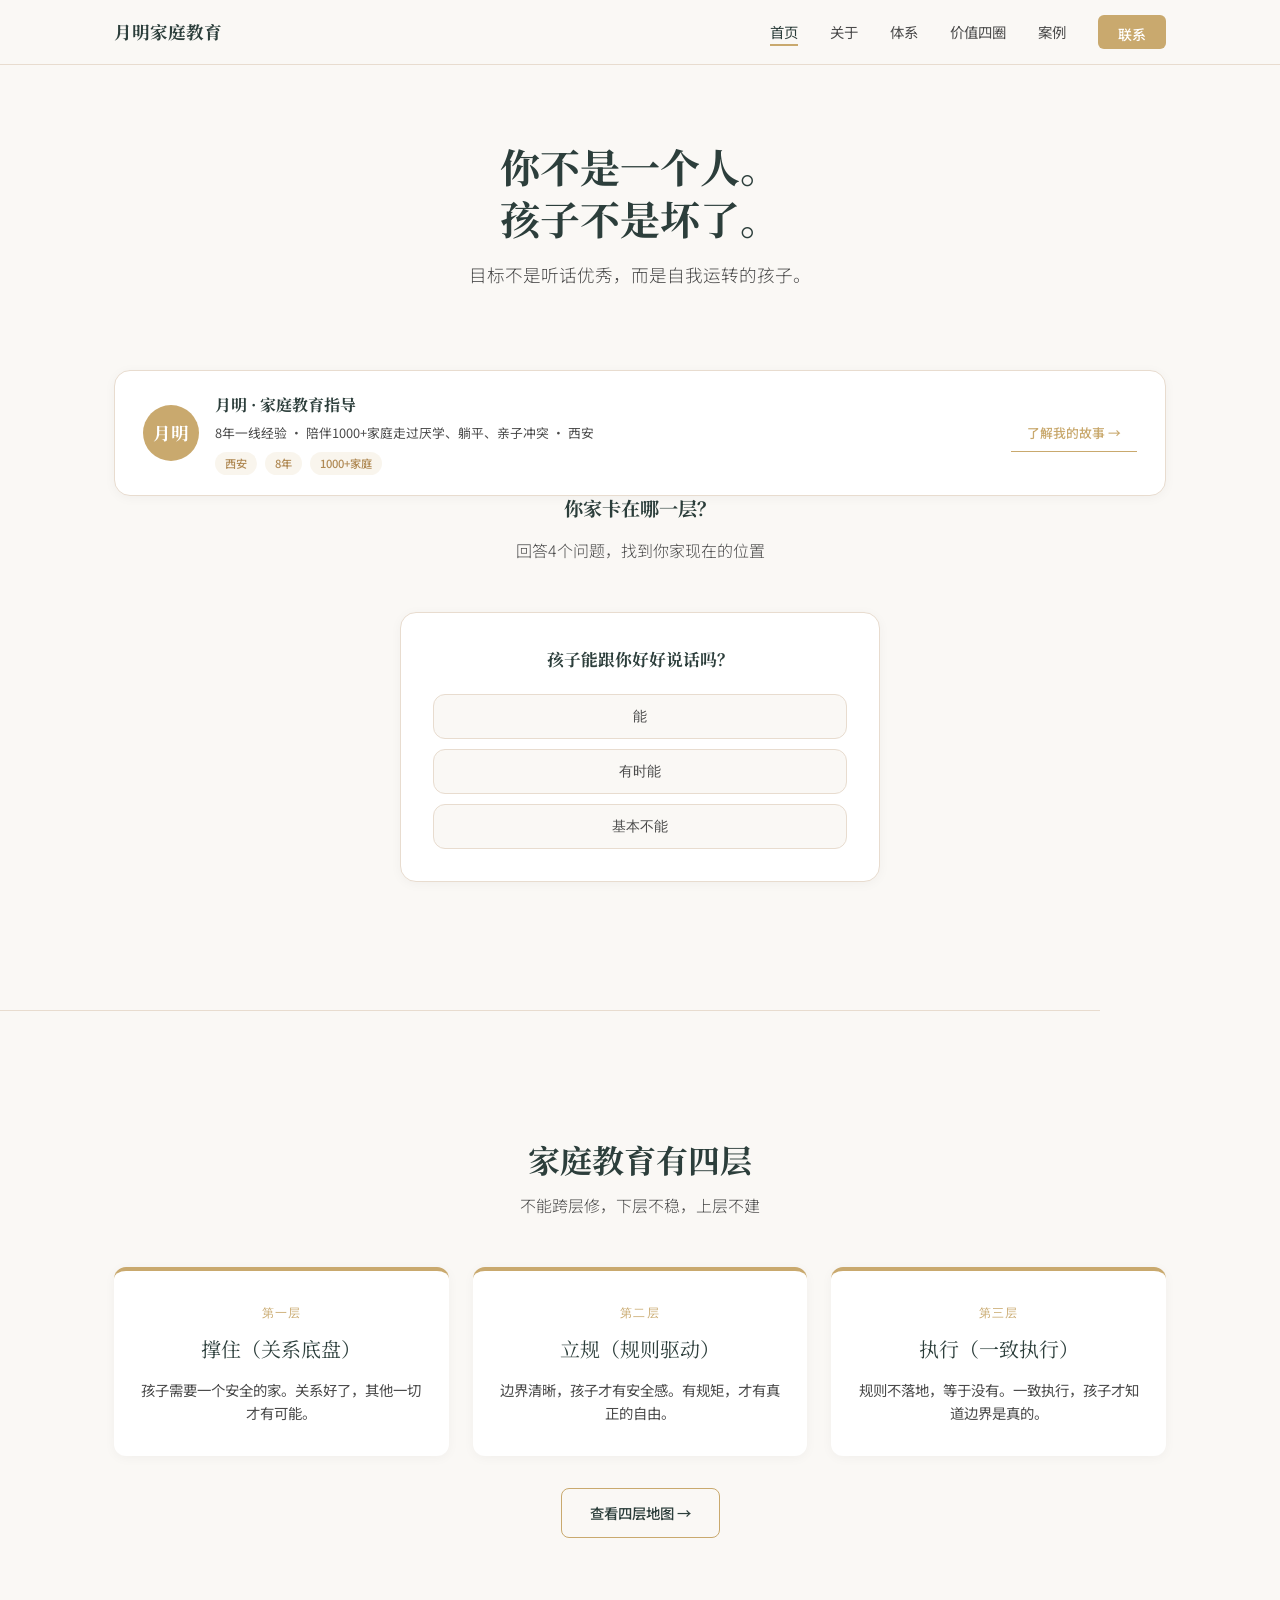
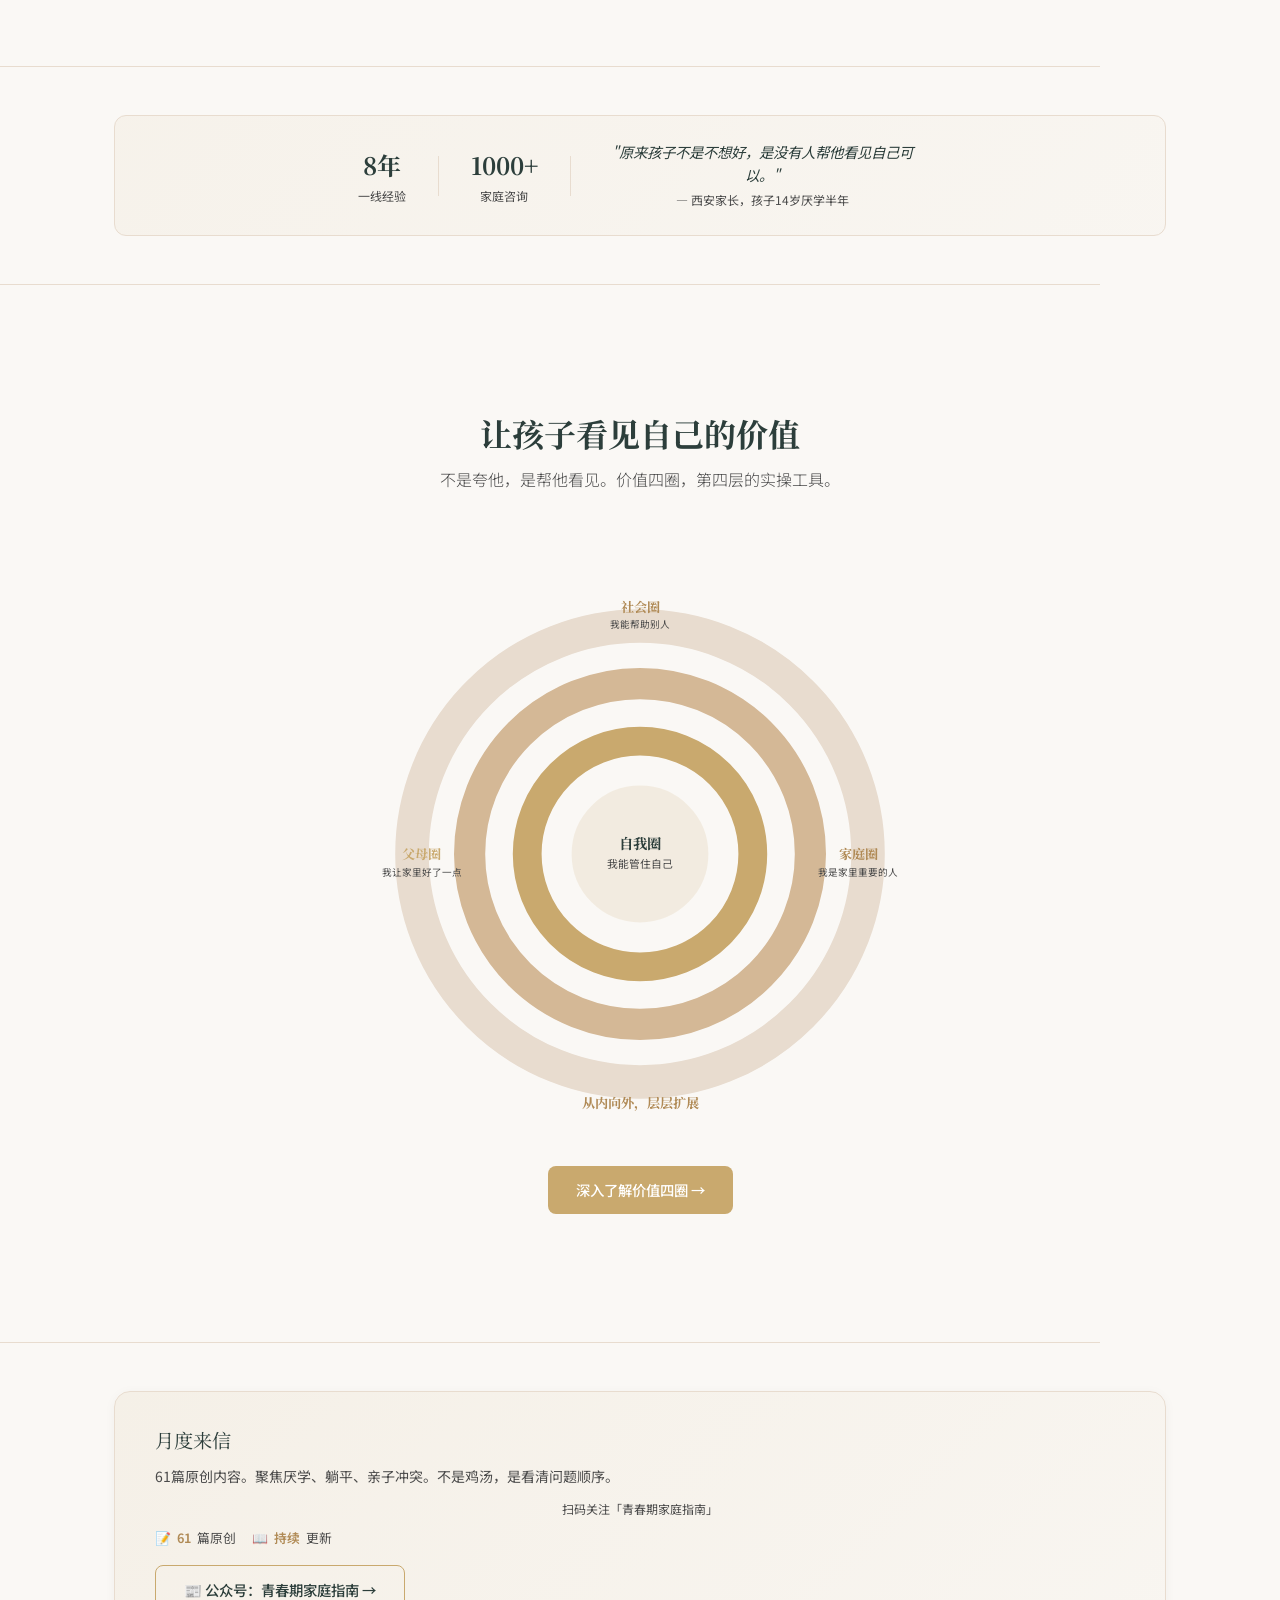
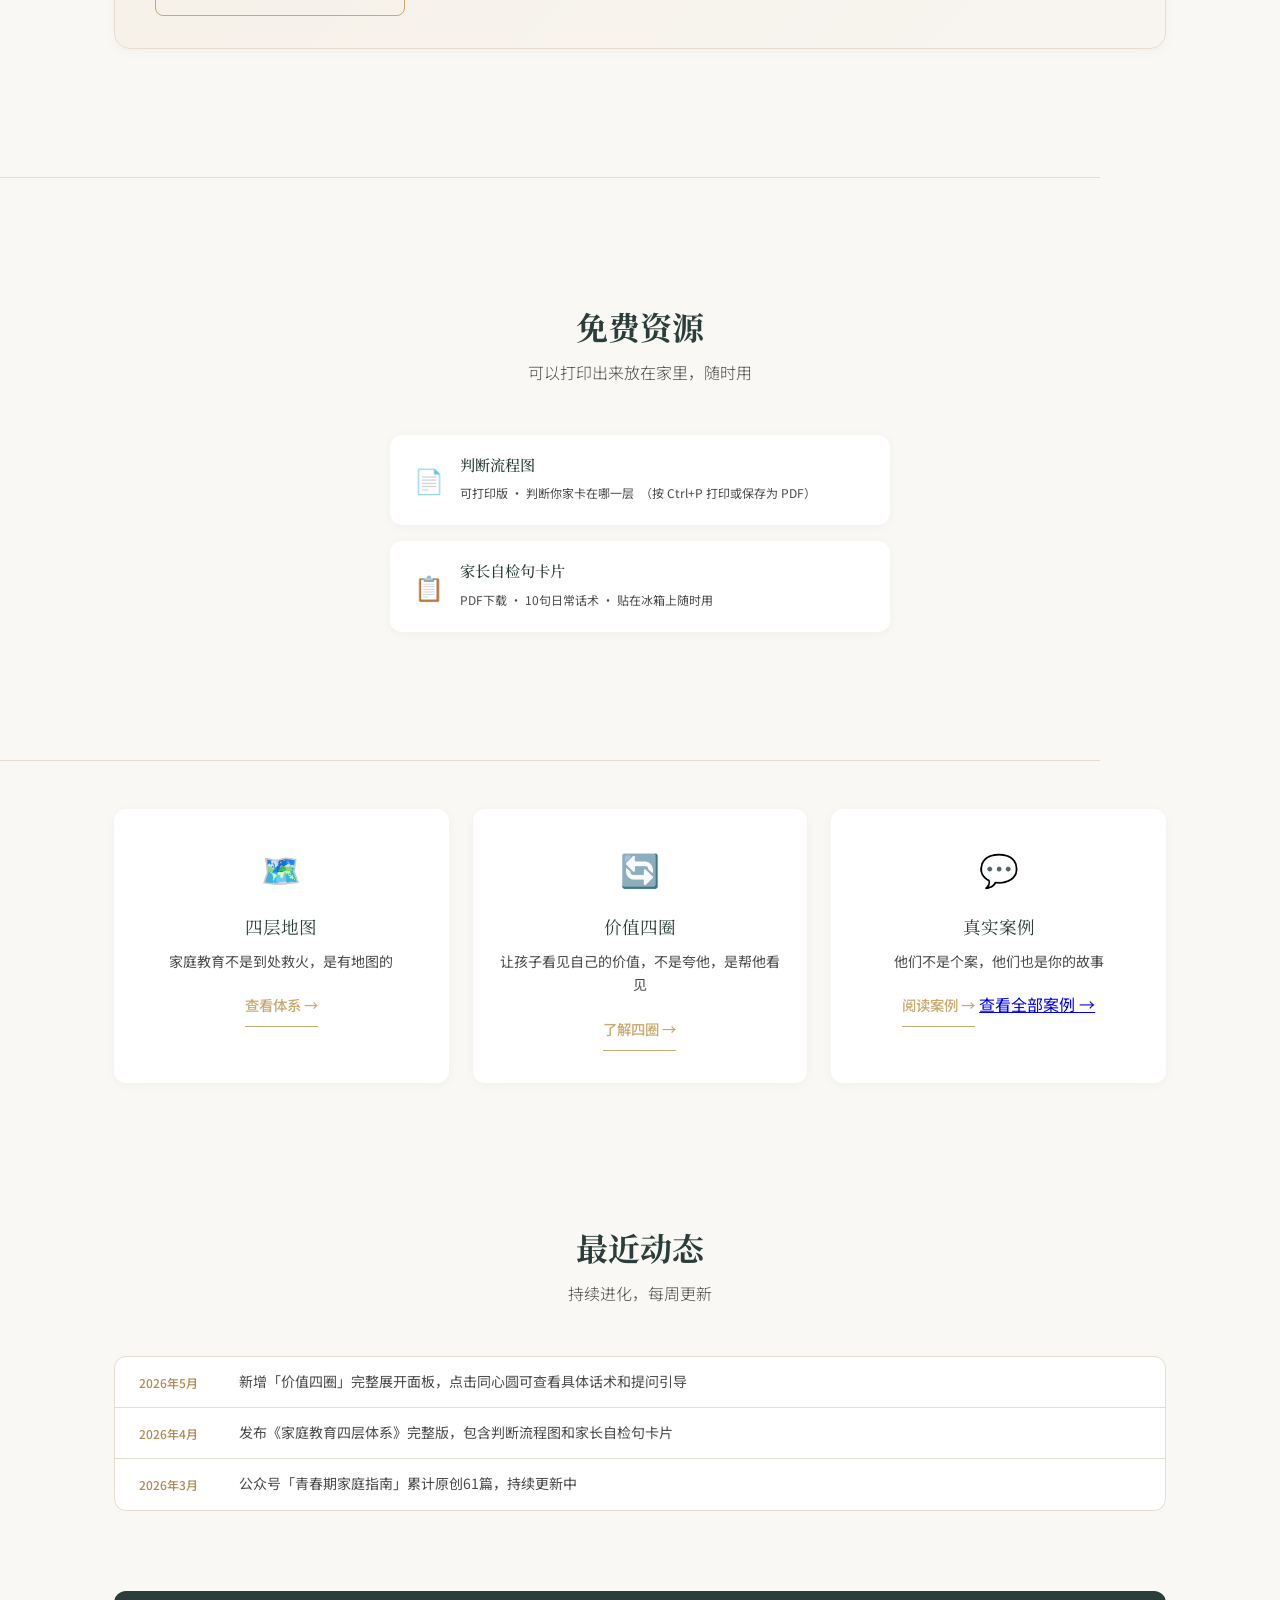
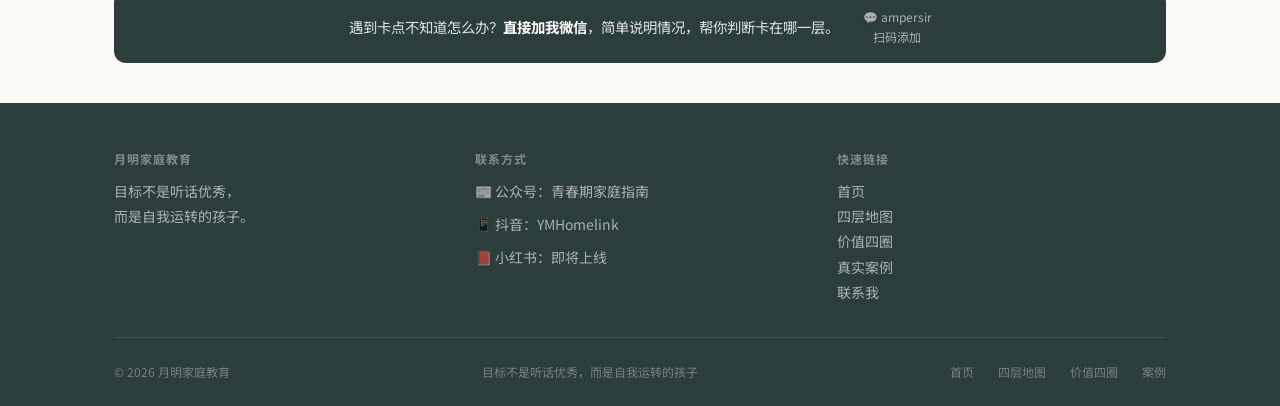
==== index.html @ 29daacdd "feat: trust & conversion updates across all pages P0 changes: - index: identity bar (8年/1000+家庭/西安) " ====
<!DOCTYPE html>
<html lang="zh-CN">
<head>
  <meta charset="UTF-8">
  <meta name="viewport" content="width=device-width, initial-scale=1.0">
  <title>月明家庭教育 | 让孩子成为自我运转的人</title>
  <meta name="description" content="目标不是听话优秀，而是让孩子成为自我运转的人。四层递进家庭教育体系，帮助普通家长找到方向。">
  <link rel="stylesheet" href="css/style.css">
  <!--[if lt IE 9]><script src="https://cdn.jsdelivr.net/npm/html5shiv@3.7.3/dist/html5shiv.min.js"></script><![endif]-->
</head>
<body>

<!-- ========== HEADER (公共区域 - 请保持所有页面一致) ========== -->
<!--[HEADER START]-->
<nav class="nav">
  <div class="container nav__inner">
    <a href="index.html" class="nav__brand">月明家庭教育</a>
    <ul class="nav__links">
      <li><a href="index.html">首页</a></li>
      <li><a href="about.html">关于</a></li>
      <li><a href="system.html">体系</a></li>
      <li><a href="value.html">价值四圈</a></li>
      <li><a href="cases.html">案例</a></li>
      <li><a href="contact.html" class="nav__cta">联系</a></li>
    </ul>
    <button class="nav__hamburger" aria-label="菜单" onclick="document.querySelector('.nav__mobile').classList.add('open'); document.body.style.overflow='hidden';">
      <span></span><span></span><span></span>
    </button>
  </div>
</nav>

<!-- 移动端导航 -->
<div class="nav__mobile">
  <button class="nav__mobile-close" onclick="document.querySelector('.nav__mobile').classList.remove('open'); document.body.style.overflow='';">&times;</button>
  <a href="index.html">首页</a>
  <a href="about.html">关于</a>
  <a href="system.html">体系</a>
  <a href="value.html">价值四圈</a>
  <a href="cases.html">案例</a>
  <a href="contact.html">联系</a>
</div>
<!--[HEADER END]-->
<!-- ========== /HEADER ========== -->


<!-- ========== MAIN CONTENT ========== -->
<main>
  <!-- Hero -->
  <section class="hero">
    <div class="container">
      <h1 class="hero__title">
        你不是一个人。<br>孩子不是坏了。
      </h1>
      <p class="hero__subtitle">目标不是听话优秀，而是自我运转的孩子。</p>
    </div>
  </section>

  <!-- 身份锚定 -->
  <section class="section" style="padding-top:0; padding-bottom:0;">
    <div class="container">
      <div class="identity-bar reveal">
        <div class="identity-bar__avatar">月明</div>
        <div class="identity-bar__info">
          <div class="identity-bar__name">月明 · 家庭教育指导</div>
          <div class="identity-bar__desc">8年一线经验 · 陪伴1000+家庭走过厌学、躺平、亲子冲突 · 西安</div>
          <div class="identity-bar__tags">
            <span class="identity-tag">西安</span>
            <span class="identity-tag">8年</span>
            <span class="identity-tag">1000+家庭</span>
          </div>
        </div>
        <a href="about.html" class="btn btn--ghost identity-bar__btn">了解我的故事 →</a>
      </div>
    </div>
  </section>

  <!-- 极简自评工具 -->
  <section class="section" style="padding-top:0">
    <div class="container">
      <div class="section-header reveal">
        <h2 class="section-header__lead">你家卡在哪一层？</h2>
        <p class="section-header__subtitle">回答4个问题，找到你家现在的位置</p>
      </div>

      <div class="self-eval reveal" id="self-eval">
        <div class="self-eval__steps">
          <!-- Q1 -->
          <div class="self-eval__q" data-q="1">
            <div class="self-eval__q-text">孩子能跟你好好说话吗？</div>
            <div class="self-eval__options">
              <button class="self-eval__opt" data-val="1">能</button>
              <button class="self-eval__opt" data-val="2">有时能</button>
              <button class="self-eval__opt" data-val="3">基本不能</button>
            </div>
          </div>
          <!-- Q2 -->
          <div class="self-eval__q" data-q="2" style="display:none;">
            <div class="self-eval__q-text">家里有明确写下来的规矩吗？</div>
            <div class="self-eval__options">
              <button class="self-eval__opt" data-val="1">有</button>
              <button class="self-eval__opt" data-val="2">有但没执行</button>
              <button class="self-eval__opt" data-val="3">没有</button>
            </div>
          </div>
          <!-- Q3 -->
          <div class="self-eval__q" data-q="3" style="display:none;">
            <div class="self-eval__q-text">规矩能真正执行下去吗？</div>
            <div class="self-eval__options">
              <button class="self-eval__opt" data-val="1">能</button>
              <button class="self-eval__opt" data-val="2">有时能</button>
              <button class="self-eval__opt" data-val="3">说不算</button>
            </div>
          </div>
          <!-- Q4 -->
          <div class="self-eval__q" data-q="4" style="display:none;">
            <div class="self-eval__q-text">孩子愿意主动做事，不需要催？</div>
            <div class="self-eval__options">
              <button class="self-eval__opt" data-val="1">愿意</button>
              <button class="self-eval__opt" data-val="2">偶尔愿意</button>
              <button class="self-eval__opt" data-val="3">不愿意</button>
            </div>
          </div>
        </div>
        <!-- 结果 -->
        <div class="self-eval__result" id="self-eval-result" style="display:none;">
          <div class="self-eval__result-title">你家卡在：</div>
          <div class="self-eval__result-layer" id="result-layer"></div>
          <div class="self-eval__result-desc" id="result-desc"></div>
          <div class="self-eval__result-cta">
            <p>需要帮你判断准确卡点？加我微信，简单说说情况。</p>
            <img src="images/qr/qrcode-wechat-mp.jpg" alt="微信" class="self-eval__result-qr">
            <div style="font-size:0.75rem;color:var(--body);">💬 ampersir · 扫码添加</div>
          </div>
        </div>
      </div>
    </div>
  </section>

  <div class="divider container"></div>

  <!-- 四层卡片 -->
  <section class="section">
    <div class="container">
      <div class="section-header reveal">
        <h2 class="section-header__title">家庭教育有四层</h2>
        <p class="section-header__subtitle">不能跨层修，下层不稳，上层不建</p>
      </div>

      <div class="layers-grid">
        <div class="layer-card reveal">
          <div class="layer-card__num">第一层</div>
          <div class="layer-card__title">撑住（关系底盘）</div>
          <div class="layer-card__desc">孩子需要一个安全的家。关系好了，其他一切才有可能。</div>
        </div>
        <div class="layer-card reveal">
          <div class="layer-card__num">第二层</div>
          <div class="layer-card__title">立规（规则驱动）</div>
          <div class="layer-card__desc">边界清晰，孩子才有安全感。有规矩，才有真正的自由。</div>
        </div>
        <div class="layer-card reveal">
          <div class="layer-card__num">第三层</div>
          <div class="layer-card__title">执行（一致执行）</div>
          <div class="layer-card__desc">规则不落地，等于没有。一致执行，孩子才知道边界是真的。</div>
        </div>
      </div>

      <div style="text-align:center; margin-top:32px;" class="reveal">
        <a href="system.html" class="btn btn--secondary">查看四层地图 →</a>
      </div>
    </div>
  </section>

  <div class="divider container"></div>

  <!-- Social Proof 信任条 -->
  <section class="section" style="padding-top:0; padding-bottom:0;">
    <div class="container">
      <div class="trust-bar reveal">
        <div class="trust-bar__stat">
          <div class="trust-bar__stat-num">8年</div>
          <div class="trust-bar__stat-label">一线经验</div>
        </div>
        <div class="trust-bar__divider"></div>
        <div class="trust-bar__stat">
          <div class="trust-bar__stat-num">1000+</div>
          <div class="trust-bar__stat-label">家庭咨询</div>
        </div>
        <div class="trust-bar__divider"></div>
        <div class="trust-bar__quote">
          <div class="trust-bar__quote-text">"原来孩子不是不想好，是没有人帮他看见自己可以。"</div>
          <div class="trust-bar__quote-author">— 西安家长，孩子14岁厌学半年</div>
        </div>
      </div>
    </div>
  </section>

  <div class="divider container"></div>

  <!-- 价值四圈预告 -->
  <section class="section">
    <div class="container">
      <div class="section-header reveal">
        <h2 class="section-header__title">让孩子看见自己的价值</h2>
        <p class="section-header__subtitle">不是夸他，是帮他看见。价值四圈，第四层的实操工具。</p>
      </div>

      <div class="circles-wrap reveal">
        <svg class="circles-svg" viewBox="0 0 400 440" xmlns="http://www.w3.org/2000/svg">
          <!-- 第四圈 社会圈 最外 -->
          <circle cx="200" cy="220" r="190" fill="none" stroke="#E8DCCF" stroke-width="28"/>
          <!-- 第三圈 家庭圈 -->
          <circle cx="200" cy="220" r="142" fill="none" stroke="#D4B896" stroke-width="26"/>
          <!-- 第二圈 父母圈 -->
          <circle cx="200" cy="220" r="94" fill="none" stroke="#C9A96E" stroke-width="24"/>
          <!-- 第一圈 自我圈 中心实心 -->
          <circle cx="200" cy="220" r="46" fill="#C9A96E" opacity="0.15" stroke="#C9A96E" stroke-width="22"/>

          <!-- 中心文字 -->
          <text x="200" y="216" text-anchor="middle" fill="#2C3E3B" font-size="12" font-weight="700" font-family="Noto Serif SC, serif">自我圈</text>
          <text x="200" y="232" text-anchor="middle" fill="#4A4A4A" font-size="9" font-family="Noto Sans SC, sans-serif">我能管住自己</text>

          <!-- 顶部 社会圈 -->
          <text x="200" y="18" text-anchor="middle" fill="#B08A55" font-size="11" font-weight="700" font-family="Noto Serif SC, serif">社会圈</text>
          <text x="200" y="32" text-anchor="middle" fill="#4A4A4A" font-size="8" font-family="Noto Sans SC, sans-serif">我能帮助别人</text>

          <!-- 右侧 家庭圈 -->
          <text x="382" y="224" text-anchor="middle" fill="#B08A55" font-size="11" font-weight="700" font-family="Noto Serif SC, serif">家庭圈</text>
          <text x="382" y="238" text-anchor="middle" fill="#4A4A4A" font-size="8" font-family="Noto Sans SC, sans-serif">我是家里重要的人</text>

          <!-- 左侧 父母圈 -->
          <text x="18" y="224" text-anchor="middle" fill="#C9A96E" font-size="11" font-weight="700" font-family="Noto Serif SC, serif">父母圈</text>
          <text x="18" y="238" text-anchor="middle" fill="#4A4A4A" font-size="8" font-family="Noto Sans SC, sans-serif">我让家里好了一点</text>

          <!-- 底部提示 -->
          <text x="200" y="432" text-anchor="middle" fill="#B08A55" font-size="11" font-weight="700" font-family="Noto Serif SC, serif">从内向外，层层扩展</text>
        </svg>
      </div>

      <div style="text-align:center;" class="reveal">
        <a href="value.html" class="btn btn--primary">深入了解价值四圈 →</a>
      </div>
    </div>
  </section>

  <div class="divider container"></div>

  <!-- 月度来信 -->
  <section class="section" style="padding-top:0">
    <div class="container">
      <div class="mp-card reveal">
        <div class="mp-card__content">
          <div class="mp-card__title">月度来信</div>
          <p class="mp-card__desc">61篇原创内容。聚焦厌学、躺平、亲子冲突。不是鸡汤，是看清问题顺序。</p>
          <img src="images/qr/qrcode-wechat-personal.png" alt="公众号二维码" class="mp-card__qr" onerror="this.style.display='none'">
          <div class="mp-card__qr-caption">扫码关注「青春期家庭指南」</div>
          <div class="mp-card__stats">
            <div class="mp-card__stat">📝 <strong>61</strong> 篇原创</div>
            <div class="mp-card__stat">📖 <strong>持续</strong> 更新</div>
          </div>
          <a href="qr-wechat-mp.html" class="btn btn--secondary"><!-- TODO: 替换为公众号真实主页链接 -->📰 公众号：青春期家庭指南 →</a>
        </div>
      </div>
    </div>
  </section>

  <div class="divider container"></div>

  <!-- 资源下载 -->
  <section class="section">
    <div class="container">
      <div class="section-header reveal">
        <h2 class="section-header__title">免费资源</h2>
        <p class="section-header__subtitle">可以打印出来放在家里，随时用</p>
      </div>

      <div class="resource-list reveal">
        <a href="resources/judge-flowchart.html" class="resource-item" target="_blank">
          <div class="resource-item__icon">📄</div>
          <div class="resource-item__info">
            <h4>判断流程图</h4>
            <small>可打印版 · 判断你家卡在哪一层 &nbsp;（按 Ctrl+P 打印或保存为 PDF）</small>
          </div>
        </a>
        <a href="resources/parent-checklist.pdf" class="resource-item" target="_blank">
          <div class="resource-item__icon">📋</div>
          <div class="resource-item__info">
            <h4>家长自检句卡片</h4>
            <small>PDF下载 · 10句日常话术 · 贴在冰箱上随时用</small>
          </div>
        </a>
      </div>
    </div>
  </section>

  <div class="divider container"></div>

  <!-- 底部导航 -->
  <section class="section" style="padding-top:0; padding-bottom:80px;">
    <div class="container">
      <div class="three-cols">
        <div class="three-col reveal">
          <div class="three-col__icon">🗺️</div>
          <div class="three-col__title">四层地图</div>
          <div class="three-col__desc">家庭教育不是到处救火，是有地图的</div>
          <a href="system.html" class="btn btn--ghost" style="margin-top:12px;">查看体系 →</a>
        </div>
        <div class="three-col reveal">
          <div class="three-col__icon">🔄</div>
          <div class="three-col__title">价值四圈</div>
          <div class="three-col__desc">让孩子看见自己的价值，不是夸他，是帮他看见</div>
          <a href="value.html" class="btn btn--ghost" style="margin-top:12px;">了解四圈 →</a>
        </div>
        <div class="three-col reveal">
          <div class="three-col__icon">💬</div>
          <div class="three-col__title">真实案例</div>
          <div class="three-col__desc">他们不是个案，他们也是你的故事</div>
          <a href="cases.html" class="btn btn--ghost" style="margin-top:12px;">阅读案例 →</a>
          <a href="cases.html" class="case-card__cta">查看全部案例 →</a>
      </div>
    </div>
  </section>

  <!-- 最近动态 -->
  <section class="section" style="padding-top:0;">
    <div class="container">
      <div class="section-header reveal">
        <h2 class="section-header__title">最近动态</h2>
        <p class="section-header__subtitle">持续进化，每周更新</p>
      </div>
      <div class="updates-list reveal">
        <div class="update-item">
          <div class="update-item__date">2026年5月</div>
          <div class="update-item__text">新增「价值四圈」完整展开面板，点击同心圆可查看具体话术和提问引导</div>
        </div>
        <div class="update-item">
          <div class="update-item__date">2026年4月</div>
          <div class="update-item__text">发布《家庭教育四层体系》完整版，包含判断流程图和家长自检句卡片</div>
        </div>
        <div class="update-item">
          <div class="update-item__date">2026年3月</div>
          <div class="update-item__text">公众号「青春期家庭指南」累计原创61篇，持续更新中</div>
        </div>
      </div>
    </div>
  </section>
        </div>
      </div>
    </div>
  </section>

  <!-- CTA 低门槛行动引导 -->
  <section class="section" style="padding-top:0; padding-bottom:40px;">
    <div class="container">
      <div class="cta-strip reveal">
        <div class="cta-strip__text">遇到卡点不知道怎么办？<strong>直接加我微信</strong>，简单说明情况，帮你判断卡在哪一层。</div>
        <img src="images/qr/qrcode-wechat-mp.jpg" alt="微信二维码" class="cta-strip__qr" onerror="this.style.display='none'">
        <div class="cta-strip__label">💬 ampersir<br>扫码添加</div>
      </div>
    </div>
  </section>
</main>
<!-- ========== /MAIN CONTENT ========== -->


<!-- ========== FOOTER (公共区域 - 请保持所有页面一致) ========== -->
<!--[FOOTER START]-->
<footer class="footer">
  <div class="container">
    <div class="footer__inner">
      <div class="footer__col">
        <h4>月明家庭教育</h4>
        <p>目标不是听话优秀，<br>而是自我运转的孩子。</p>
      </div>
      <div class="footer__col">
        <h4>联系方式</h4>
        <div class="footer__social">
          <a href="qr-wechat-mp.html"><!-- TODO: 替换为公众号真实主页链接 -->📰 公众号：青春期家庭指南</a>
        </div>
        <div class="footer__social">
          <a href="https://www.douyin.com/user/YMHomelink" target="_blank" rel="noopener">📱 抖音：YMHomelink</a>
        </div>
        <div class="footer__social">
          <a href="#">📕 小红书：即将上线</a>
        </div>
      </div>
      <div class="footer__col">
        <h4>快速链接</h4>
        <a href="index.html">首页</a>
        <a href="system.html">四层地图</a>
        <a href="value.html">价值四圈</a>
        <a href="cases.html">真实案例</a>
        <a href="contact.html">联系我</a>
      </div>
    </div>
    <div class="footer__bottom">
      <span>© 2026 月明家庭教育</span>
      <span>目标不是听话优秀，而是自我运转的孩子</span>
      <ul class="footer__bottom-links">
        <li><a href="index.html">首页</a></li>
        <li><a href="system.html">四层地图</a></li>
        <li><a href="value.html">价值四圈</a></li>
        <li><a href="cases.html">案例</a></li>
      </ul>
    </div>
  </div>
</footer>
<!--[FOOTER END]-->
<!-- ========== /FOOTER ========== -->

<script src="js/main.js"></script>
</body>
</html>
---- css/style.css ----
/* ============================================
   月明家庭教育 - 全局样式表
   ============================================ */

/* Google Fonts */
@import url('https://fonts.googleapis.com/css2?family=Noto+Serif+SC:wght@400;700&family=Noto+Sans+SC:wght@300;400;500&family=Inter:wght@400;500&display=swap');

/* CSS Variables */
:root {
  --bg: #FAF8F5;
  --card: #FFFFFF;
  --heading: #2C3E3B;
  --body: #4A4A4A;
  --accent: #C9A96E;
  --accent-dark: #B08A55;
  --divider: #E8DCCF;
  --font-serif: 'Noto Serif SC', 'Songti SC', serif;
  --font-sans: 'Noto Sans SC', 'PingFang SC', 'Microsoft YaHei', sans-serif;
  --font-inter: 'Inter', sans-serif;
  --shadow-card: 0 2px 12px rgba(0,0,0,0.04);
  --shadow-hover: 0 4px 20px rgba(0,0,0,0.08);
  --radius: 12px;
  --transition: 0.3s ease;
}

/* Reset */
*, *::before, *::after { box-sizing: border-box; margin: 0; padding: 0; }

html {
  scroll-behavior: smooth;
  font-size: 16px;
}

body {
  background-color: var(--bg);
  color: var(--body);
  font-family: var(--font-sans);
  font-weight: 400;
  line-height: 1.7;
  -webkit-font-smoothing: antialiased;
}

/* Typography */
h1, h2, h3, h4 {
  font-family: var(--font-serif);
  color: var(--heading);
  line-height: 1.3;
}
h1 { font-size: 2.5rem; font-weight: 700; }
h2 { font-size: 1.75rem; font-weight: 700; }
h3 { font-size: 1.25rem; font-weight: 400; }
p { margin-bottom: 1rem; }
p:last-child { margin-bottom: 0; }

small, .small { font-size: 0.875rem; }

/* Container */
.container {
  max-width: 1100px;
  margin: 0 auto;
  padding: 0 24px;
}

/* Section spacing */
.section { padding: 80px 0; }
.section--lg { padding: 120px 0; }
.section--sm { padding: 48px 0; }

/* ============================================
   Navigation
   ============================================ */
.nav {
  position: fixed;
  top: 0;
  left: 0;
  right: 0;
  z-index: 1000;
  background: rgba(250, 248, 245, 0.95);
  backdrop-filter: blur(8px);
  border-bottom: 1px solid var(--divider);
}

.nav__inner {
  display: flex;
  align-items: center;
  justify-content: space-between;
  height: 64px;
}

.nav__brand {
  font-family: var(--font-serif);
  font-size: 1.1rem;
  font-weight: 700;
  color: var(--heading);
  text-decoration: none;
}

.nav__links {
  display: flex;
  align-items: center;
  gap: 32px;
  list-style: none;
}

.nav__links a {
  font-size: 0.9rem;
  color: var(--body);
  text-decoration: none;
  padding-bottom: 2px;
  border-bottom: 2px solid transparent;
  transition: border-color var(--transition), color var(--transition);
}

.nav__links a:hover,
.nav__links a.active {
  color: var(--heading);
  border-bottom-color: var(--accent);
}

.nav__cta {
  display: inline-block;
  padding: 8px 20px;
  background: var(--accent);
  color: #fff !important;
  border-radius: 6px;
  font-size: 0.875rem !important;
  font-weight: 500;
  text-decoration: none;
  border-bottom: none !important;
  transition: background var(--transition);
}

.nav__cta:hover { background: var(--accent-dark); }

/* Hamburger */
.nav__hamburger {
  display: none;
  flex-direction: column;
  gap: 5px;
  cursor: pointer;
  padding: 8px;
  background: none;
  border: none;
}
.nav__hamburger span {
  display: block;
  width: 24px;
  height: 2px;
  background: var(--heading);
  transition: var(--transition);
}

/* Mobile nav overlay */
.nav__mobile {
  display: none;
  position: fixed;
  inset: 0;
  background: var(--bg);
  z-index: 999;
  flex-direction: column;
  align-items: center;
  justify-content: center;
  gap: 32px;
}

.nav__mobile.open { display: flex; }

.nav__mobile a {
  font-family: var(--font-serif);
  font-size: 1.5rem;
  color: var(--heading);
  text-decoration: none;
  padding-bottom: 4px;
  border-bottom: 2px solid transparent;
}

.nav__mobile a.active { border-bottom-color: var(--accent); }

.nav__mobile-close {
  position: absolute;
  top: 20px;
  right: 24px;
  font-size: 2rem;
  background: none;
  border: none;
  cursor: pointer;
  color: var(--heading);
}

/* ============================================
   Footer
   ============================================ */
.footer {
  background: var(--heading);
  color: rgba(255,255,255,0.6);
  padding: 48px 0 24px;
}

.footer__inner {
  display: grid;
  grid-template-columns: 1fr 1fr 1fr;
  gap: 32px;
  padding-bottom: 32px;
  border-bottom: 1px solid rgba(255,255,255,0.1);
  margin-bottom: 24px;
}

.footer__col h4 {
  font-family: var(--font-sans);
  font-size: 0.75rem;
  text-transform: uppercase;
  letter-spacing: 0.08em;
  color: rgba(255,255,255,0.4);
  margin-bottom: 12px;
}

.footer__col p,
.footer__col a {
  font-size: 0.875rem;
  color: rgba(255,255,255,0.6);
  text-decoration: none;
  line-height: 1.8;
  display: block;
}

.footer__col a:hover { color: var(--accent); }

.footer__bottom {
  display: flex;
  justify-content: space-between;
  align-items: center;
  flex-wrap: wrap;
  gap: 12px;
  font-size: 0.75rem;
  color: rgba(255,255,255,0.35);
}

.footer__bottom-links {
  display: flex;
  gap: 24px;
  list-style: none;
}

.footer__bottom-links a {
  color: rgba(255,255,255,0.35);
  text-decoration: none;
  transition: color var(--transition);
}

.footer__bottom-links a:hover { color: rgba(255,255,255,0.6); }

.footer__social {
  display: flex;
  gap: 20px;
  margin-top: 8px;
}

.footer__social a {
  display: flex;
  align-items: center;
  gap: 6px;
  font-size: 0.875rem;
}

/* ============================================
   Cards
   ============================================ */
.card {
  background: var(--card);
  border-radius: var(--radius);
  padding: 32px;
  box-shadow: var(--shadow-card);
  transition: transform var(--transition), box-shadow var(--transition);
}

.card:hover {
  transform: translateY(-2px);
  box-shadow: var(--shadow-hover);
}

.card--accent {
  border: 1px solid var(--accent);
}

/* ============================================
   Buttons
   ============================================ */
.btn {
  display: inline-block;
  padding: 12px 28px;
  border-radius: 8px;
  font-size: 0.9rem;
  font-weight: 500;
  text-decoration: none;
  cursor: pointer;
  border: none;
  transition: all var(--transition);
  font-family: var(--font-sans);
}

.btn--primary {
  background: var(--accent);
  color: #fff;
}
.btn--primary:hover { background: var(--accent-dark); }

.btn--secondary {
  background: transparent;
  color: var(--heading);
  border: 1.5px solid var(--accent);
}
.btn--secondary:hover { background: var(--accent); color: #fff; }

.btn--ghost {
  background: transparent;
  color: var(--accent);
  border: none;
  padding: 8px 0;
  border-bottom: 1px solid var(--accent);
  border-radius: 0;
}
.btn--ghost:hover { color: var(--accent-dark); border-bottom-color: var(--accent-dark); }

/* ============================================
   Hero
   ============================================ */
.hero {
  padding: 140px 0 80px;
  text-align: center;
}

.hero__title {
  font-size: 2.5rem;
  margin-bottom: 16px;
}

.hero__title span { display: block; }

.hero__subtitle {
  font-size: 1.1rem;
  color: var(--body);
  max-width: 600px;
  margin: 0 auto 48px;
  font-weight: 300;
}

/* ============================================
   Flow Chart (判断流程图)
   ============================================ */
.flow {
  max-width: 700px;
  margin: 0 auto;
}

.flow__step {
  background: var(--card);
  border-radius: var(--radius);
  padding: 24px 32px;
  box-shadow: var(--shadow-card);
  position: relative;
  margin-bottom: 16px;
  text-align: left;
  border-left: 4px solid var(--accent);
  transition: all var(--transition);
}

.flow__step:hover {
  transform: translateX(4px);
  box-shadow: var(--shadow-hover);
}

.flow__step--l1 { border-left-color: #D4B896; }
.flow__step--l2 { border-left-color: #C9A96E; }
.flow__step--l3 { border-left-color: #B08A55; }
.flow__step--l4 { border-left-color: #8B6B3D; }
.flow__step--end { border-left-color: #5C8A6A; background: #F0F7F2; }

.flow__question {
  font-weight: 500;
  color: var(--heading);
  margin-bottom: 8px;
}

.flow__question small {
  color: var(--accent);
  font-family: var(--font-inter);
}

.flow__answer {
  font-size: 0.875rem;
  color: var(--body);
  display: flex;
  align-items: center;
  gap: 8px;
}

.flow__arrow {
  display: block;
  text-align: center;
  font-size: 1.2rem;
  color: var(--divider);
  padding: 8px 0;
}

.flow__result {
  font-family: var(--font-serif);
  font-size: 1.1rem;
  color: #3D7A50;
  text-align: center;
  padding: 16px;
  font-weight: 700;
}

/* ============================================
   Four Layers Cards
   ============================================ */
.layers-grid {
  display: grid;
  grid-template-columns: repeat(3, 1fr);
  gap: 24px;
  margin-top: 48px;
}

.layer-card {
  background: var(--card);
  border-radius: var(--radius);
  padding: 32px 24px;
  box-shadow: var(--shadow-card);
  text-align: center;
  transition: transform var(--transition), box-shadow var(--transition);
  border-top: 4px solid var(--accent);
}

.layer-card:hover {
  transform: translateY(-4px);
  box-shadow: var(--shadow-hover);
}

.layer-card__num {
  font-family: var(--font-inter);
  font-size: 0.75rem;
  color: var(--accent);
  font-weight: 500;
  letter-spacing: 0.1em;
  text-transform: uppercase;
  margin-bottom: 8px;
}

.layer-card__title {
  font-family: var(--font-serif);
  font-size: 1.25rem;
  color: var(--heading);
  margin-bottom: 12px;
}

.layer-card__desc {
  font-size: 0.9rem;
  color: var(--body);
  line-height: 1.6;
}

/* ============================================
   Value Circles (价值四圈)
   ============================================ */
.circles-wrap {
  display: flex;
  justify-content: center;
  align-items: center;
  padding: 48px 0;
}

.circles-svg {
  max-width: 480px;
  width: 100%;
  height: auto;
  overflow: visible;
}

@media (max-width: 480px) {
  .circles-svg {
    max-width: 320px;
  }
}

/* ============================================
   Pyramid (四层金字塔)
   ============================================ */
.pyramid {
  max-width: 600px;
  margin: 0 auto;
}

.pyramid__layer {
  padding: 28px 32px;
  text-align: center;
  color: #fff;
  cursor: pointer;
  position: relative;
  transition: filter var(--transition);
  border-radius: 4px;
  margin-bottom: 4px;
}

.pyramid__layer:hover { filter: brightness(1.08); }

.pyramid__layer--1 { background: linear-gradient(135deg, #C9A96E, #D4B896); border-radius: 12px 12px 4px 4px; }
.pyramid__layer--2 { background: linear-gradient(135deg, #B08A55, #C9A96E); }
.pyramid__layer--3 { background: linear-gradient(135deg, #8B6B3D, #B08A55); }
.pyramid__layer--4 { background: linear-gradient(135deg, #6B5030, #8B6B3D); border-radius: 4px 4px 12px 12px; }

.pyramid__title {
  font-family: var(--font-serif);
  font-size: 1.1rem;
  font-weight: 700;
  margin-bottom: 4px;
}

.pyramid__desc {
  font-size: 0.875rem;
  opacity: 0.85;
  font-weight: 300;
}

.pyramid__expand {
  font-size: 0.8rem;
  margin-top: 8px;
  opacity: 0.7;
  font-family: var(--font-inter);
}

/* Pyramid detail (folded content) */
.pyramid__detail {
  display: none;
  background: var(--card);
  border-radius: var(--radius);
  padding: 24px 32px;
  margin-top: -2px;
  margin-bottom: 16px;
  box-shadow: var(--shadow-card);
  border-left: 3px solid var(--accent);
}

.pyramid__detail.open { display: block; }

.pyramid__detail p {
  font-size: 0.9rem;
  color: var(--body);
  margin-bottom: 8px;
}

/* ============================================
   CTA Box (呼出框)
   ============================================ */
.cta-box {
  border: 2px solid var(--accent);
  border-radius: var(--radius);
  padding: 32px 40px;
  text-align: center;
  background: linear-gradient(135deg, rgba(201,169,110,0.05), rgba(201,169,110,0.02));
}

.cta-box__text {
  font-family: var(--font-serif);
  font-size: 1.25rem;
  color: var(--heading);
  margin-bottom: 20px;
  font-weight: 700;
}

.cta-box--inline {
  border-left: 4px solid var(--accent);
  border-radius: 0;
  padding: 24px 32px;
  text-align: left;
}

/* ============================================
   Error List (常见错误动作)
   ============================================ */
.error-grid {
  display: grid;
  grid-template-columns: repeat(auto-fit, minmax(280px, 1fr));
  gap: 16px;
  margin-top: 32px;
}

.error-card {
  background: rgba(201,169,110,0.06);
  border: 1px solid var(--divider);
  border-radius: var(--radius);
  padding: 20px 24px;
}

.error-card__title {
  font-weight: 500;
  color: var(--heading);
  margin-bottom: 8px;
  font-size: 0.95rem;
}

.error-card__ex {
  font-size: 0.875rem;
  color: #C0794A;
  font-style: italic;
}

/* ============================================
   Speech Tool (话术工具箱)
   ============================================ */
.speech-item {
  background: var(--card);
  border-radius: var(--radius);
  padding: 20px 24px;
  margin-bottom: 12px;
  box-shadow: var(--shadow-card);
}

.speech-item__bad {
  color: #C0794A;
  font-size: 0.875rem;
  margin-bottom: 8px;
  padding-left: 12px;
  border-left: 2px solid #E8A87C;
}

.speech-item__good {
  color: #3D7A50;
  font-size: 0.9rem;
  font-weight: 500;
  padding-left: 12px;
  border-left: 2px solid #7DB88A;
}

/* ============================================
   Case Cards (案例)
   ============================================ */
.case-card {
  background: var(--card);
  border-radius: var(--radius);
  padding: 40px;
  box-shadow: var(--shadow-card);
  margin-bottom: 32px;
}

.case-card__meta {
  font-size: 0.75rem;
  color: var(--accent);
  font-weight: 500;
  text-transform: uppercase;
  letter-spacing: 0.1em;
  font-family: var(--font-inter);
  margin-bottom: 12px;
}

.case-card__bg {
  font-size: 0.9rem;
  color: var(--body);
  margin-bottom: 16px;
  padding: 16px;
  background: rgba(201,169,110,0.06);
  border-radius: 8px;
  border-left: 3px solid var(--accent);
}

.case-card__labels {
  display: flex;
  gap: 8px;
  flex-wrap: wrap;
  margin-bottom: 16px;
}

.label {
  padding: 4px 12px;
  background: var(--divider);
  border-radius: 20px;
  font-size: 0.75rem;
  color: var(--body);
}

.case-card__flow {
  margin: 16px 0;
}

.case-card__flow-step {
  display: flex;
  align-items: flex-start;
  gap: 12px;
  margin-bottom: 12px;
  font-size: 0.9rem;
}

.case-card__arrow {
  color: var(--accent);
  font-weight: 500;
  flex-shrink: 0;
}

.case-card__result {
  color: #3D7A50;
  font-weight: 500;
  font-size: 1rem;
  margin-top: 16px;
  padding: 16px;
  background: rgba(61,122,80,0.06);
  border-radius: 8px;
  border-left: 3px solid #3D7A50;
}

/* Image placeholder */
.img-placeholder {
  background: var(--divider);
  border-radius: var(--radius);
  display: flex;
  align-items: center;
  justify-content: center;
  min-height: 200px;
  color: rgba(74,74,74,0.4);
  font-size: 0.875rem;
  flex-direction: column;
  gap: 8px;
}

.img-placeholder--4-3 { aspect-ratio: 4/3; }

/* ============================================
   Contact Form
   ============================================ */
.contact-grid {
  display: grid;
  grid-template-columns: 1fr 1fr;
  gap: 64px;
  align-items: start;
}

.form-group {
  margin-bottom: 20px;
}

.form-group label {
  display: block;
  font-size: 0.875rem;
  color: var(--heading);
  margin-bottom: 8px;
  font-weight: 500;
}

.form-group input,
.form-group textarea,
.form-group select {
  width: 100%;
  padding: 12px 16px;
  border: 1.5px solid var(--divider);
  border-radius: 8px;
  font-size: 0.9rem;
  font-family: var(--font-sans);
  background: var(--card);
  color: var(--body);
  transition: border-color var(--transition);
  outline: none;
}

.form-group input:focus,
.form-group textarea:focus,
.form-group select:focus {
  border-color: var(--accent);
}

.form-group textarea { resize: vertical; min-height: 120px; }

.form-radios {
  display: flex;
  gap: 16px;
  flex-wrap: wrap;
}

.form-radios label {
  display: flex;
  align-items: center;
  gap: 6px;
  cursor: pointer;
  font-size: 0.875rem;
  color: var(--body);
}

.form-radios input[type="radio"] {
  width: auto;
  accent-color: var(--accent);
}

.contact-ways__item {
  display: flex;
  align-items: center;
  gap: 12px;
  margin-bottom: 16px;
  font-size: 0.9rem;
}

.contact-ways__item strong { color: var(--heading); }

/* ============================================
   About
   ============================================ */
.about-photo {
  width: 200px;
  height: 200px;
  background: var(--divider);
  border-radius: 50%;
  display: flex;
  align-items: center;
  justify-content: center;
  color: rgba(74,74,74,0.3);
  font-size: 0.875rem;
  margin: 0 auto 24px;
}

.about-intro {
  text-align: center;
  font-size: 1.1rem;
  color: var(--body);
  max-width: 600px;
  margin: 0 auto 8px;
  font-weight: 300;
}

.about-links {
  text-align: center;
  font-size: 0.875rem;
  color: var(--body);
  margin-bottom: 48px;
}

/* ============================================
   Resource Download
   ============================================ */
.resource-list {
  display: flex;
  flex-direction: column;
  gap: 16px;
  max-width: 500px;
  margin: 0 auto;
}

.resource-item {
  display: flex;
  align-items: center;
  gap: 16px;
  padding: 20px 24px;
  background: var(--card);
  border-radius: var(--radius);
  box-shadow: var(--shadow-card);
  text-decoration: none;
  color: var(--heading);
  transition: all var(--transition);
}

.resource-item:hover {
  transform: translateX(4px);
  box-shadow: var(--shadow-hover);
}

.resource-item__icon {
  font-size: 1.5rem;
  flex-shrink: 0;
}

.resource-item__info h4 {
  font-size: 0.95rem;
  font-weight: 500;
  margin-bottom: 4px;
}

.resource-item__info small {
  font-size: 0.75rem;
  color: var(--body);
}

/* ============================================
   Section Headers
   ============================================ */
.section-header {
  text-align: center;
  margin-bottom: 48px;
}

.section-header__title {
  font-size: 2rem;
  margin-bottom: 12px;
}

.section-header__subtitle {
  font-size: 1rem;
  color: var(--body);
  max-width: 560px;
  margin: 0 auto;
  font-weight: 300;
}

.section-header__lead {
  font-family: var(--font-serif);
  font-size: 1.2rem;
  color: var(--heading);
  font-weight: 700;
  margin-bottom: 16px;
}

/* ============================================
   Quote
   ============================================ */
.quote {
  border-left: 3px solid var(--accent);
  padding: 16px 24px;
  margin: 32px 0;
  background: rgba(201,169,110,0.04);
  border-radius: 0 var(--radius) var(--radius) 0;
}

.quote p {
  font-family: var(--font-serif);
  font-size: 1.1rem;
  color: var(--heading);
  font-style: italic;
}

/* ============================================
   Three columns (联系我页三列)
   ============================================ */
.three-cols {
  display: grid;
  grid-template-columns: repeat(3, 1fr);
  gap: 24px;
  margin-bottom: 64px;
}

.three-col {
  background: var(--card);
  border-radius: var(--radius);
  padding: 32px 24px;
  box-shadow: var(--shadow-card);
  text-align: center;
  transition: transform var(--transition), box-shadow var(--transition);
}

.three-col:hover {
  transform: translateY(-2px);
  box-shadow: var(--shadow-hover);
}

.three-col__icon {
  font-size: 2rem;
  margin-bottom: 16px;
}

.three-col__title {
  font-family: var(--font-serif);
  font-size: 1.1rem;
  color: var(--heading);
  margin-bottom: 8px;
}

.three-col__desc {
  font-size: 0.875rem;
  color: var(--body);
}

/* ============================================
   Scroll reveal animation
   ============================================ */
.reveal {
  opacity: 0;
  transform: translateY(20px);
  transition: opacity 0.6s ease, transform 0.6s ease;
}

.reveal.visible {
  opacity: 1;
  transform: translateY(0);
}

/* ============================================
   Divider
   ============================================ */
.divider {
  height: 1px;
  background: var(--divider);
  margin: 48px 0;
}

/* ============================================
   Formula (落地公式)
   ============================================ */
.formula {
  display: flex;
  align-items: center;
  justify-content: center;
  gap: 8px;
  flex-wrap: wrap;
  padding: 24px;
  background: var(--card);
  border-radius: var(--radius);
  box-shadow: var(--shadow-card);
  margin: 32px 0;
  border: 1px solid var(--divider);
}

.formula__step {
  font-family: var(--font-serif);
  font-size: 1rem;
  color: var(--heading);
  font-weight: 700;
  padding: 8px 16px;
  background: rgba(201,169,110,0.08);
  border-radius: 6px;
}

.formula__arrow {
  color: var(--accent);
  font-size: 1.2rem;
}

/* ============================================
   Monthly Letter (月度来信)
   ============================================ */
.monthly-letter {
  background: linear-gradient(135deg, rgba(201,169,110,0.08), rgba(201,169,110,0.03));
  border: 1px solid var(--divider);
  border-radius: var(--radius);
  padding: 32px 40px;
  text-align: center;
}

.monthly-letter__title {
  font-family: var(--font-serif);
  font-size: 1.1rem;
  color: var(--heading);
  margin-bottom: 8px;
}

.monthly-letter__desc {
  font-size: 0.875rem;
  color: var(--body);
  margin-bottom: 16px;
}

/* ============================================
   Responsive
   ============================================ */
@media (max-width: 768px) {
  h1 { font-size: 1.8rem; }
  h2 { font-size: 1.4rem; }

  .hero { padding: 100px 0 48px; }
  .hero__title { font-size: 1.8rem; }
  .section { padding: 48px 0; }
  .section--lg { padding: 64px 0; }

  .nav__links { display: none; }
  .nav__hamburger { display: flex; }

  .layers-grid { grid-template-columns: 1fr; }
  .contact-grid { grid-template-columns: 1fr; gap: 32px; }
  .three-cols { grid-template-columns: 1fr; }
  .footer__inner { grid-template-columns: 1fr; gap: 24px; }
  .footer__bottom { flex-direction: column; text-align: center; }

  .circles-wrap { padding: 24px 0; }
  .circles-svg { max-width: 280px; }

  .case-card { padding: 24px; }
  .pyramid__layer { padding: 20px 16px; }
  .pyramid__detail { padding: 16px; }

  .formula { gap: 4px; }
  .formula__step { font-size: 0.85rem; padding: 6px 10px; }
  .formula__arrow { font-size: 0.9rem; }

  .monthly-letter { padding: 24px; }
}

/* ============================================
   流程图图标
   ============================================ */
.flow-step-icon {
  font-size: 1.4rem;
  flex-shrink: 0;
}

/* ============================================
   翻转卡片
   ============================================ */
.flip-cards {
  display: grid;
  grid-template-columns: repeat(auto-fit, minmax(260px, 1fr));
  gap: 16px;
  margin-top: 32px;
}

.flip-card {
  perspective: 800px;
  height: 160px;
  cursor: pointer;
}

.flip-card__inner {
  position: relative;
  width: 100%;
  height: 100%;
  transition: transform 0.5s cubic-bezier(0.4, 0.2, 0.2, 1);
  transform-style: preserve-3d;
}

.flip-card.flipped .flip-card__inner {
  transform: rotateY(180deg);
}

.flip-card__front,
.flip-card__back {
  position: absolute;
  inset: 0;
  backface-visibility: hidden;
  border-radius: var(--radius);
  padding: 20px 24px;
  display: flex;
  flex-direction: column;
  justify-content: center;
}

.flip-card__front {
  background: rgba(201,169,110,0.06);
  border: 1px solid var(--divider);
}

.flip-card__front-title {
  font-weight: 500;
  color: var(--heading);
  font-size: 1rem;
  margin-bottom: 8px;
}

.flip-card__front-hint {
  font-size: 0.75rem;
  color: #aaa;
  margin-top: auto;
}

.flip-card__back {
  background: var(--card);
  border: 1.5px solid var(--accent);
  transform: rotateY(180deg);
  box-shadow: var(--shadow-card);
  padding: 16px 18px;
}

.flip-card__back-ex {
  font-size: 0.875rem;
  color: #C0794A;
  font-style: italic;
  margin-bottom: 8px;
  background: #FEF0EF;
  padding: 6px 10px;
  border-radius: 6px;
}

.flip-card__back-note {
  font-size: 0.8rem;
  color: var(--body);
  margin-bottom: 8px;
}

.flip-card__back-right {
  font-size: 0.85rem;
  color: #3D7A50;
  font-weight: 500;
  background: #F9F6EE;
  padding: 8px 10px;
  border-radius: 6px;
  border-left: 3px solid #C9A96E;
}

/* ============================================
   QR 二维码卡片
   ============================================ */
.qr-cards {
  display: grid;
  grid-template-columns: 1fr 1fr;
  gap: 24px;
  margin: 32px 0;
}

.qr-card {
  background: var(--card);
  border-radius: var(--radius);
  padding: 28px;
  box-shadow: var(--shadow-card);
  text-align: center;
  border: 1px solid var(--divider);
  transition: all var(--transition);
}

.qr-card:hover {
  transform: translateY(-2px);
  box-shadow: var(--shadow-hover);
}

.qr-card__img {
  width: 120px;
  height: 120px;
  object-fit: contain;
  margin: 0 auto 16px;
  border-radius: 8px;
  background: #fff;
}

.qr-card__name {
  font-family: var(--font-serif);
  font-size: 1rem;
  color: var(--heading);
  margin-bottom: 4px;
}

.qr-card__sub {
  font-size: 0.8rem;
  color: var(--body);
}

.qr-card--wechat .qr-card__img {
  width: 140px;
  height: 140px;
}

/* ============================================
   服务项目卡片（关于页）
   ============================================ */
.service-cards {
  display: grid;
  grid-template-columns: repeat(3, 1fr);
  gap: 20px;
  margin: 32px 0;
}

.service-card {
  background: var(--card);
  border-radius: var(--radius);
  padding: 28px 20px;
  box-shadow: var(--shadow-card);
  text-align: center;
  transition: all var(--transition);
  border: 1px solid var(--divider);
}

.service-card:hover {
  transform: translateY(-3px);
  box-shadow: var(--shadow-hover);
  border-color: var(--accent);
}

.service-card__icon {
  font-size: 1.8rem;
  margin-bottom: 12px;
}

.service-card__title {
  font-family: var(--font-serif);
  font-size: 1rem;
  color: var(--heading);
  margin-bottom: 8px;
}

.service-card__desc {
  font-size: 0.85rem;
  color: var(--body);
  line-height: 1.6;
}

/* ============================================
   交互式价值四圈
   ============================================ */
.value-interactive {
  display: flex;
  flex-direction: column;
  align-items: center;
  gap: 16px;
}

.value-circle-btn {
  border-radius: 50%;
  display: flex;
  align-items: center;
  justify-content: center;
  cursor: pointer;
  border: 2px solid transparent;
  transition: all 0.3s ease;
  background: none;
  font-family: var(--font-serif);
  font-weight: 700;
  color: var(--heading);
}

.value-circle-btn:hover,
.value-circle-btn.active {
  border-color: var(--accent);
  box-shadow: 0 0 0 4px rgba(201,169,110,0.15);
}

.value-circle-btn--s4 { width: 180px; height: 180px; font-size: 1.1rem; background: #F0EBE3; }
.value-circle-btn--s3 { width: 140px; height: 140px; font-size: 1rem; background: #E5DDD0; }
.value-circle-btn--s2 { width: 100px; height: 100px; font-size: 0.9rem; background: #D8C9B4; }
.value-circle-btn--s1 { width: 65px; height: 65px; font-size: 0.8rem; background: var(--accent); color: #fff; }

.value-detail-card {
  max-width: 540px;
  width: 100%;
  background: var(--card);
  border-radius: var(--radius);
  padding: 28px 32px;
  box-shadow: 0 2px 12px rgba(0,0,0,0.06);
  border: 1.5px solid var(--accent);
  opacity: 0;
  transform: translateY(10px);
  transition: all 0.4s ease;
  display: none;
}

.value-detail-card.visible {
  display: block;
  opacity: 1;
  transform: translateY(0);
}

.value-detail-card__label {
  font-size: 0.75rem;
  font-weight: 500;
  color: var(--accent);
  font-family: var(--font-inter);
  letter-spacing: 0.1em;
  text-transform: uppercase;
  margin-bottom: 8px;
}

.value-detail-card__title {
  font-family: var(--font-serif);
  font-size: 1.2rem;
  color: var(--heading);
  margin-bottom: 4px;
}

.value-detail-card__sub {
  font-size: 0.85rem;
  color: var(--body);
  margin-bottom: 16px;
}

.value-detail-card__example {
  background: rgba(201,169,110,0.06);
  border-left: 3px solid var(--accent);
  padding: 12px 16px;
  border-radius: 0 8px 8px 0;
  font-size: 0.9rem;
  color: var(--heading);
}

.value-detail-card__hint {
  font-size: 0.8rem;
  color: #aaa;
  font-style: italic;
  margin-top: 12px;
}

/* ============================================
   案例时间线
   ============================================ */
.case-timeline {
  position: relative;
  padding-left: 24px;
}

.case-timeline::before {
  content: '';
  position: absolute;
  left: 7px;
  top: 8px;
  bottom: 8px;
  width: 2px;
  background: linear-gradient(to bottom, var(--accent), var(--divider));
}

.case-timeline__item {
  position: relative;
  margin-bottom: 24px;
}

.case-timeline__item::before {
  content: '';
  position: absolute;
  left: -24px;
  top: 8px;
  width: 16px;
  height: 16px;
  border-radius: 50%;
  background: var(--card);
  border: 3px solid var(--accent);
}

.case-timeline__item--result::before {
  background: #7ab892;
  border-color: #7ab892;
}

.case-timeline__label {
  font-family: var(--font-inter);
  font-size: 0.7rem;
  font-weight: 500;
  color: var(--accent);
  text-transform: uppercase;
  letter-spacing: 0.05em;
  margin-bottom: 4px;
}

.case-timeline__content {
  font-size: 0.9rem;
  color: var(--heading);
}

/* ============================================
   公众号月度来信卡片
   ============================================ */
.mp-card {
  background: linear-gradient(135deg, rgba(201,169,110,0.1), rgba(201,169,110,0.03));
  border: 1px solid var(--divider);
  border-radius: 16px;
  padding: 32px 40px;
  display: flex;
  align-items: center;
  gap: 32px;
  margin-bottom: 0;
  box-shadow: var(--shadow-card);
}

.mp-card__qr {
  width: 100px;
  height: 100px;
  object-fit: contain;
  flex-shrink: 0;
  border-radius: 8px;
  background: #fff;
  display: block;
  margin: 12px auto;
}

.mp-card__qr-caption {
  font-size: 0.75rem;
  color: var(--body);
  text-align: center;
  margin-bottom: 8px;
}

.mp-card__content {
  flex: 1;
}

.mp-card__title {
  font-family: var(--font-serif);
  font-size: 1.2rem;
  color: var(--heading);
  margin-bottom: 8px;
}

.mp-card__desc {
  font-size: 0.875rem;
  color: var(--body);
  margin-bottom: 12px;
  line-height: 1.6;
}

.mp-card__stats {
  display: flex;
  gap: 16px;
  margin-bottom: 16px;
}

.mp-card__stat {
  display: flex;
  align-items: center;
  gap: 6px;
  font-size: 0.8rem;
  color: var(--body);
}

.mp-card__stat strong {
  color: var(--accent-dark);
  font-weight: 600;
}

/* ============================================
   About 个人简介增强
   ============================================ */
.about-bg-text {
  font-size: 0.95rem;
  color: var(--body);
  line-height: 1.8;
  margin-bottom: 24px;
  padding: 20px 24px;
  background: rgba(201,169,110,0.04);
  border-radius: 8px;
  border-left: 3px solid var(--accent);
}

/* ============================================
   话术对比增强
   ============================================ */
.speech-pair {
  background: var(--card);
  border-radius: var(--radius);
  overflow: hidden;
  margin-bottom: 16px;
  box-shadow: var(--shadow-card);
  border-left: 4px solid var(--accent);
}

.speech-pair__bad {
  padding: 16px 20px 12px;
  background: rgba(192,121,74,0.06);
  font-size: 0.875rem;
  color: #C0794A;
  position: relative;
}

.speech-pair__bad::before {
  content: '❌';
  margin-right: 8px;
}

.speech-pair__good {
  padding: 12px 20px 16px;
  background: rgba(61,122,80,0.05);
  font-size: 0.95rem;
  color: #3D7A50;
  font-weight: 500;
}

.speech-pair__good::before {
  content: '✅';
  margin-right: 8px;
}

/* ============================================
   About 故事型个人简介
   ============================================ */
.story-block {
  font-size: 0.95rem;
  color: var(--body);
  line-height: 1.8;
  margin: 24px 0;
}

.story-block p { margin-bottom: 12px; }

.story-block__punch {
  font-family: var(--font-serif);
  font-size: 1rem;
  color: var(--heading);
  font-weight: 700;
  padding: 12px 16px;
  background: linear-gradient(135deg, rgba(201,169,110,0.1), rgba(201,169,110,0.03));
  border-left: 3px solid var(--accent);
  border-radius: 0 8px 8px 0;
  margin-top: 16px;
}

/* ============================================
   身份锚定条
   ============================================ */
.identity-bar {
  display: flex;
  align-items: center;
  gap: 16px;
  background: var(--card);
  border: 1px solid var(--divider);
  border-radius: 16px;
  padding: 20px 28px;
  box-shadow: var(--shadow-card);
}

.identity-bar__avatar {
  width: 56px;
  height: 56px;
  border-radius: 50%;
  background: var(--accent);
  color: #fff;
  display: flex;
  align-items: center;
  justify-content: center;
  font-family: var(--font-serif);
  font-size: 1.1rem;
  font-weight: 700;
  flex-shrink: 0;
}

.identity-bar__info { flex: 1; }

.identity-bar__name {
  font-family: var(--font-serif);
  font-size: 1rem;
  color: var(--heading);
  font-weight: 700;
  margin-bottom: 4px;
}

.identity-bar__desc {
  font-size: 0.8rem;
  color: var(--body);
  margin-bottom: 8px;
}

.identity-bar__tags { display: flex; gap: 8px; }

.identity-tag {
  font-size: 0.7rem;
  background: rgba(201,169,110,0.12);
  color: var(--accent-dark);
  padding: 2px 10px;
  border-radius: 20px;
  font-weight: 500;
}

.identity-bar__btn { flex-shrink: 0; font-size: 0.8rem; padding: 8px 16px; }

/* ============================================
   Social Proof 信任条
   ============================================ */
.trust-bar {
  display: flex;
  align-items: center;
  gap: 32px;
  background: linear-gradient(135deg, rgba(201,169,110,0.08), rgba(201,169,110,0.03));
  border: 1px solid var(--divider);
  border-radius: var(--radius);
  padding: 24px 32px;
  justify-content: center;
  flex-wrap: wrap;
}

.trust-bar__stat {
  display: flex;
  flex-direction: column;
  align-items: center;
}

.trust-bar__stat-num {
  font-family: var(--font-serif);
  font-size: 1.5rem;
  color: var(--heading);
  font-weight: 700;
}

.trust-bar__stat-label {
  font-size: 0.75rem;
  color: var(--body);
}

.trust-bar__divider {
  width: 1px;
  height: 40px;
  background: var(--divider);
}

.trust-bar__quote { max-width: 320px; text-align: center; }

.trust-bar__quote-text {
  font-size: 0.9rem;
  color: var(--heading);
  font-style: italic;
  line-height: 1.6;
  margin-bottom: 4px;
}

.trust-bar__quote-author {
  font-size: 0.75rem;
  color: var(--body);
}

/* ============================================
   CTA 低门槛行动引导
   ============================================ */
.cta-strip {
  display: flex;
  align-items: center;
  justify-content: center;
  gap: 24px;
  background: var(--heading);
  color: #fff;
  padding: 16px 32px;
  border-radius: var(--radius);
  flex-wrap: wrap;
}

.cta-strip__text {
  font-size: 0.9rem;
  color: rgba(255,255,255,0.85);
}

.cta-strip__text strong { color: #fff; }

.cta-strip__qr {
  width: 40px;
  height: 40px;
  object-fit: contain;
  border-radius: 6px;
  background: #fff;
}

.cta-strip__label {
  font-size: 0.75rem;
  color: rgba(255,255,255,0.6);
  text-align: center;
}

/* ============================================
   极简自评工具
   ============================================ */
.self-eval {
  max-width: 480px;
  margin: 0 auto;
  background: var(--card);
  border: 1px solid var(--divider);
  border-radius: 16px;
  padding: 32px;
  box-shadow: var(--shadow-card);
}

.self-eval__q-text {
  font-family: var(--font-serif);
  font-size: 1.05rem;
  color: var(--heading);
  font-weight: 700;
  margin-bottom: 20px;
  text-align: center;
}

.self-eval__options {
  display: flex;
  flex-direction: column;
  gap: 10px;
}

.self-eval__opt {
  width: 100%;
  padding: 12px 20px;
  background: var(--bg);
  border: 1.5px solid var(--divider);
  border-radius: var(--radius);
  font-size: 0.9rem;
  color: var(--body);
  cursor: pointer;
  transition: all 0.2s;
  text-align: center;
}

.self-eval__opt:hover {
  border-color: var(--accent);
  color: var(--heading);
}

.self-eval__result {
  text-align: center;
}

.self-eval__result-title {
  font-size: 0.85rem;
  color: var(--body);
  margin-bottom: 8px;
}

.self-eval__result-layer {
  font-family: var(--font-serif);
  font-size: 1.2rem;
  color: var(--accent-dark);
  font-weight: 700;
  margin-bottom: 12px;
}

.self-eval__result-desc {
  font-size: 0.85rem;
  color: var(--body);
  margin-bottom: 20px;
  line-height: 1.6;
}

.self-eval__result-cta {
  background: linear-gradient(135deg, rgba(201,169,110,0.08), rgba(201,169,110,0.03));
  border: 1px solid var(--divider);
  border-radius: var(--radius);
  padding: 20px;
  font-size: 0.85rem;
  color: var(--body);
}

.self-eval__result-qr {
  width: 80px;
  height: 80px;
  object-fit: contain;
  margin: 12px auto;
  border-radius: 8px;
  background: #fff;
  display: block;
}

/* ============================================
   最近动态
   ============================================ */
.updates-list {
  display: flex;
  flex-direction: column;
  gap: 0;
  border: 1px solid var(--divider);
  border-radius: var(--radius);
  overflow: hidden;
  background: var(--card);
}

.update-item {
  display: flex;
  gap: 20px;
  padding: 14px 24px;
  border-bottom: 1px solid var(--divider);
}

.update-item:last-child { border-bottom: none; }

.update-item__date {
  font-size: 0.75rem;
  color: var(--accent-dark);
  font-weight: 500;
  white-space: nowrap;
  min-width: 80px;
  padding-top: 2px;
}

.update-item__text {
  font-size: 0.875rem;
  color: var(--body);
  line-height: 1.5;
}

/* ============================================
   面包屑导航
   ============================================ */
.breadcrumb {
  display: flex;
  align-items: center;
  gap: 8px;
  font-size: 0.8rem;
  color: var(--body);
  margin-bottom: 16px;
}

.breadcrumb a {
  color: var(--accent-dark);
  text-decoration: none;
}

.breadcrumb a:hover { text-decoration: underline; }

/* ============================================
   Responsive updates
   ============================================ */
@media (max-width: 768px) {
  .flip-cards { grid-template-columns: 1fr; }
  .flip-card { height: 180px; }
  .qr-cards { grid-template-columns: 1fr; }
  .service-cards { grid-template-columns: 1fr; }
  .mp-card { flex-direction: column; text-align: center; }
  .mp-card__stats { justify-content: center; }
  .value-circle-btn--s4 { width: 150px; height: 150px; font-size: 1rem; }
  .value-circle-btn--s3 { width: 110px; height: 110px; font-size: 0.9rem; }
  .value-circle-btn--s2 { width: 75px; height: 75px; font-size: 0.85rem; }
  .value-circle-btn--s1 { width: 50px; height: 50px; font-size: 0.75rem; }
  .case-timeline { padding-left: 20px; }
}
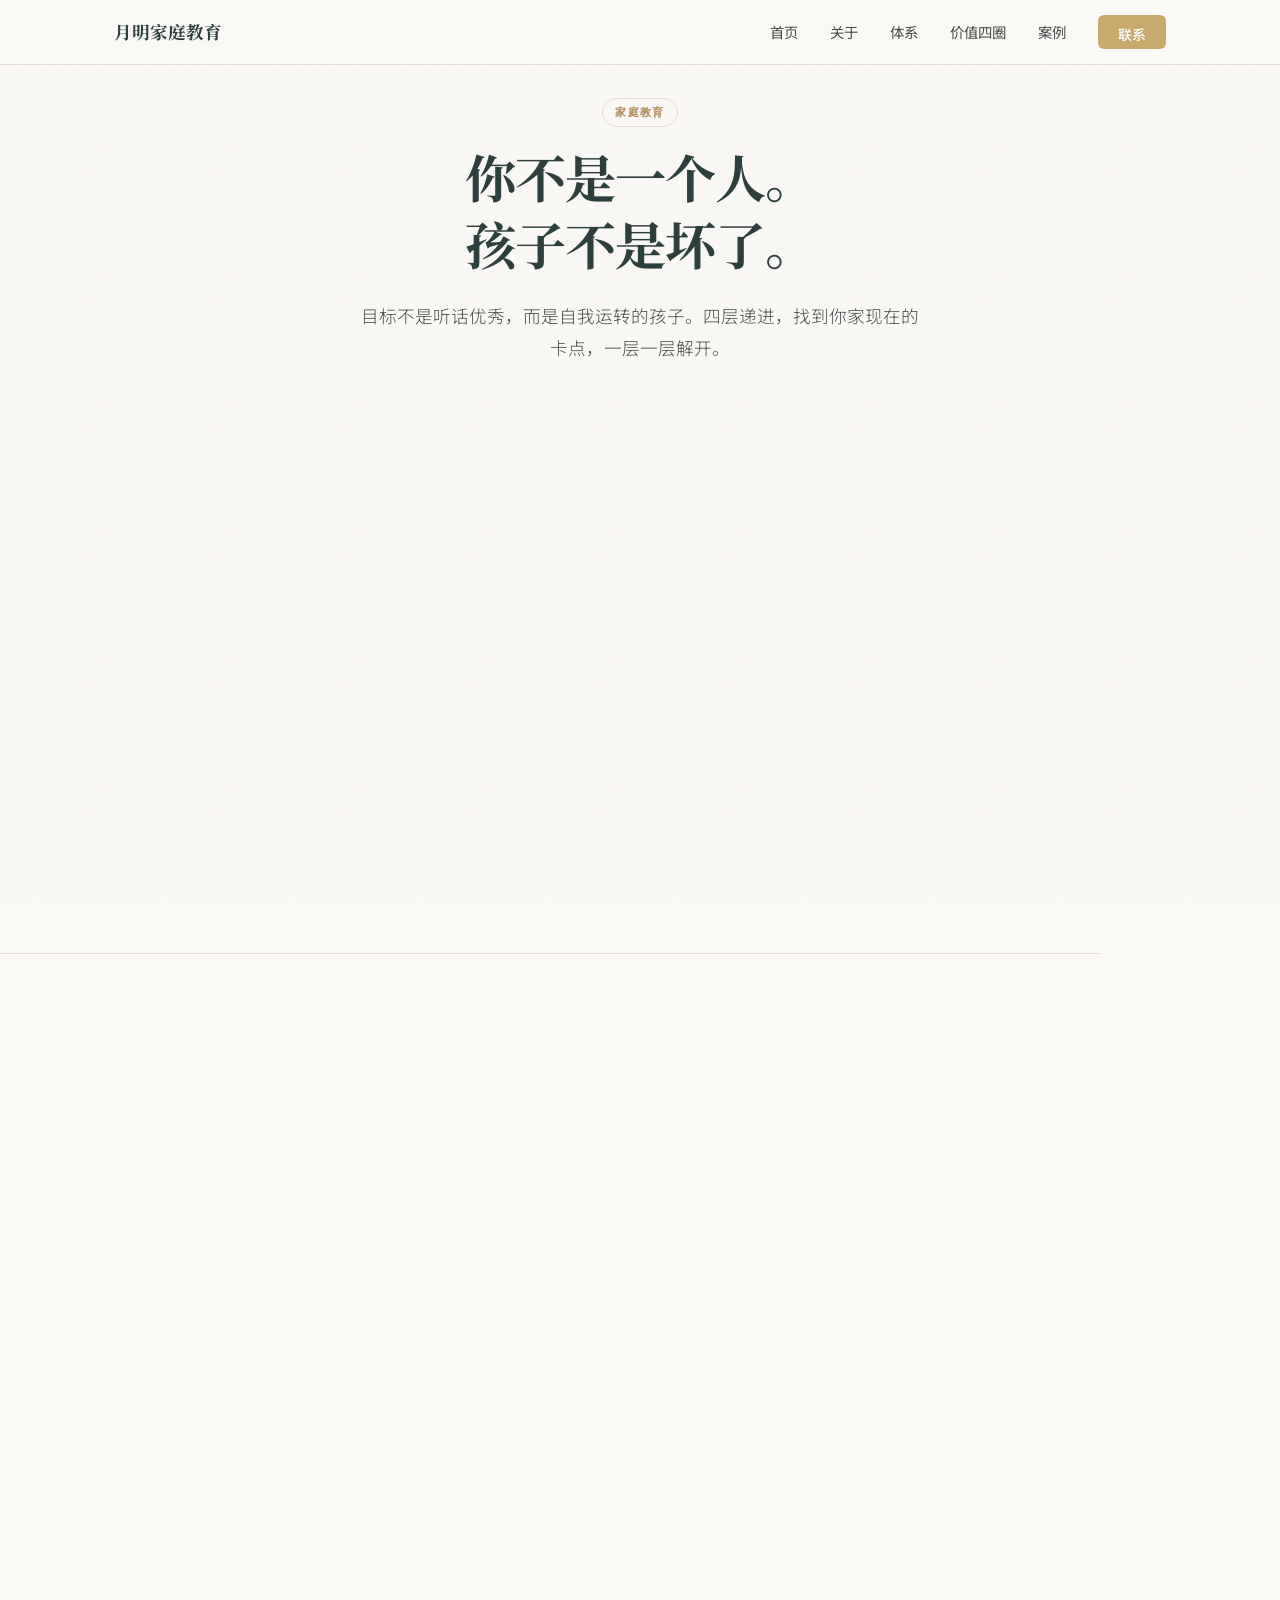
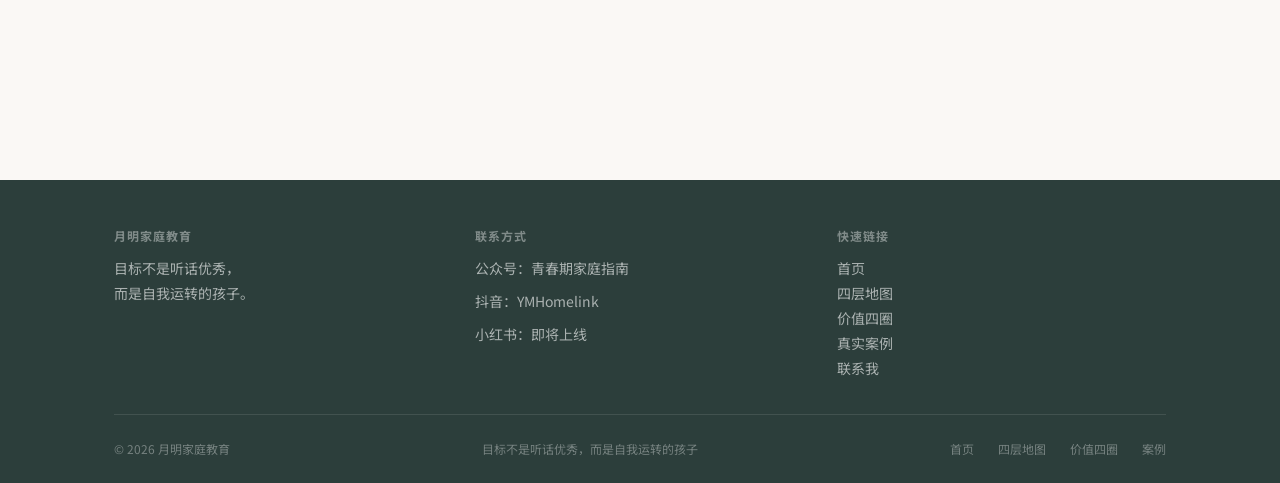
==== commit a4d70d7e: "feat: optimize user experience with three key updates 1. Update QR code on index.html self-assessmen" ====
--- a/index.html
+++ b/index.html
@@ -48,10 +48,11 @@
   <!-- Hero -->
   <section class="hero">
     <div class="container">
+      <div class="hero__kicker">家庭教育</div>
       <h1 class="hero__title">
         你不是一个人。<br>孩子不是坏了。
       </h1>
-      <p class="hero__subtitle">目标不是听话优秀，而是自我运转的孩子。</p>
+      <p class="hero__subtitle">目标不是听话优秀，而是自我运转的孩子。四层递进，找到你家现在的卡点，一层一层解开。</p>
     </div>
   </section>
 
@@ -74,7 +75,7 @@
     </div>
   </section>
 
-  <!-- 极简自评工具 -->
+  <!-- 四层自评工具 -->
   <section class="section" style="padding-top:0">
     <div class="container">
       <div class="section-header reveal">
@@ -83,54 +84,30 @@
       </div>
 
       <div class="self-eval reveal" id="self-eval">
-        <div class="self-eval__steps">
-          <!-- Q1 -->
-          <div class="self-eval__q" data-q="1">
-            <div class="self-eval__q-text">孩子能跟你好好说话吗？</div>
-            <div class="self-eval__options">
-              <button class="self-eval__opt" data-val="1">能</button>
-              <button class="self-eval__opt" data-val="2">有时能</button>
-              <button class="self-eval__opt" data-val="3">基本不能</button>
-            </div>
-          </div>
-          <!-- Q2 -->
-          <div class="self-eval__q" data-q="2" style="display:none;">
-            <div class="self-eval__q-text">家里有明确写下来的规矩吗？</div>
-            <div class="self-eval__options">
-              <button class="self-eval__opt" data-val="1">有</button>
-              <button class="self-eval__opt" data-val="2">有但没执行</button>
-              <button class="self-eval__opt" data-val="3">没有</button>
-            </div>
-          </div>
-          <!-- Q3 -->
-          <div class="self-eval__q" data-q="3" style="display:none;">
-            <div class="self-eval__q-text">规矩能真正执行下去吗？</div>
-            <div class="self-eval__options">
-              <button class="self-eval__opt" data-val="1">能</button>
-              <button class="self-eval__opt" data-val="2">有时能</button>
-              <button class="self-eval__opt" data-val="3">说不算</button>
-            </div>
-          </div>
-          <!-- Q4 -->
-          <div class="self-eval__q" data-q="4" style="display:none;">
-            <div class="self-eval__q-text">孩子愿意主动做事，不需要催？</div>
-            <div class="self-eval__options">
-              <button class="self-eval__opt" data-val="1">愿意</button>
-              <button class="self-eval__opt" data-val="2">偶尔愿意</button>
-              <button class="self-eval__opt" data-val="3">不愿意</button>
-            </div>
-          </div>
-        </div>
-        <!-- 结果 -->
+        <!-- 开始页 -->
+        <div class="self-eval__start" id="self-eval-start">
+          <div class="self-eval__q-text" style="margin-bottom:16px;">你家现在卡在哪一层？</div>
+          <p style="font-size:0.85rem;color:var(--body);margin-bottom:20px;text-align:center;">回答4个问题，找到你家现在的位置</p>
+          <button class="btn btn--primary" id="self-eval-start-btn" style="margin:0 auto;display:block;">开始自评 →</button>
+        </div>
+
+        <!-- 题目区 -->
+        <div class="self-eval__qs" id="self-eval-qs" style="display:none;">
+          <div class="self-eval__q-text" id="self-eval-q-text"></div>
+          <div class="self-eval__options" id="self-eval-options"></div>
+        </div>
+
+        <!-- 结果页 -->
         <div class="self-eval__result" id="self-eval-result" style="display:none;">
-          <div class="self-eval__result-title">你家卡在：</div>
+          <div class="self-eval__result-title">你家目前卡在：</div>
           <div class="self-eval__result-layer" id="result-layer"></div>
           <div class="self-eval__result-desc" id="result-desc"></div>
           <div class="self-eval__result-cta">
-            <p>需要帮你判断准确卡点？加我微信，简单说说情况。</p>
-            <img src="images/qr/qrcode-wechat-mp.jpg" alt="微信" class="self-eval__result-qr">
-            <div style="font-size:0.75rem;color:var(--body);">💬 ampersir · 扫码添加</div>
-          </div>
+            <p style="font-size:0.85rem;color:var(--body);margin-bottom:12px;">想聊聊具体怎么做？加微信 <strong>YMHomeLink</strong>，备注"自评"，我帮你看看。</p>
+            <img src="images/qr/qrcode-wechat-personal.png" alt="微信公众号二维码" class="self-eval__result-qr">
+            <div style="font-size:0.75rem;color:var(--body);">微信 YMHomeLink · 扫码添加</div>
+          </div>
+          <button class="btn btn--ghost" id="self-eval-reset" style="margin:16px auto 0;display:block;">← 重新测试</button>
         </div>
       </div>
     </div>
@@ -146,26 +123,30 @@
         <p class="section-header__subtitle">不能跨层修，下层不稳，上层不建</p>
       </div>
 
-      <div class="layers-grid">
-        <div class="layer-card reveal">
-          <div class="layer-card__num">第一层</div>
-          <div class="layer-card__title">撑住（关系底盘）</div>
-          <div class="layer-card__desc">孩子需要一个安全的家。关系好了，其他一切才有可能。</div>
-        </div>
-        <div class="layer-card reveal">
-          <div class="layer-card__num">第二层</div>
-          <div class="layer-card__title">立规（规则驱动）</div>
-          <div class="layer-card__desc">边界清晰，孩子才有安全感。有规矩，才有真正的自由。</div>
-        </div>
-        <div class="layer-card reveal">
-          <div class="layer-card__num">第三层</div>
-          <div class="layer-card__title">执行（一致执行）</div>
-          <div class="layer-card__desc">规则不落地，等于没有。一致执行，孩子才知道边界是真的。</div>
-        </div>
-      </div>
-
-      <div style="text-align:center; margin-top:32px;" class="reveal">
-        <a href="system.html" class="btn btn--secondary">查看四层地图 →</a>
+      <div class="pyramid-visual reveal">
+        <div class="pv-layer pv-layer-4">
+          <div class="pv-layer__label">第四层</div>
+          <div class="pv-layer__name">长出价值</div>
+          <div class="pv-layer__sub">孩子能做事，但看不见自己的价值</div>
+        </div>
+        <div class="pv-arrow">▲</div>
+        <div class="pv-layer pv-layer-3">
+          <div class="pv-layer__label">第三层</div>
+          <div class="pv-layer__name">一致执行</div>
+          <div class="pv-layer__sub">规矩说了不算，执行不稳定</div>
+        </div>
+        <div class="pv-arrow">▲</div>
+        <div class="pv-layer pv-layer-2">
+          <div class="pv-layer__label">第二层</div>
+          <div class="pv-layer__name">规则驱动</div>
+          <div class="pv-layer__sub">边界模糊，孩子不知道底线在哪</div>
+        </div>
+        <div class="pv-arrow">▲</div>
+        <div class="pv-layer pv-layer-1">
+          <div class="pv-layer__label">第一层</div>
+          <div class="pv-layer__name">关系底盘</div>
+          <div class="pv-layer__sub">亲子沟通断裂，其他一切免谈</div>
+        </div>
       </div>
     </div>
   </section>
@@ -187,8 +168,13 @@
         </div>
         <div class="trust-bar__divider"></div>
         <div class="trust-bar__quote">
-          <div class="trust-bar__quote-text">"原来孩子不是不想好，是没有人帮他看见自己可以。"</div>
-          <div class="trust-bar__quote-author">— 西安家长，孩子14岁厌学半年</div>
+          <div class="trust-bar__quote-text">"孩子14岁，厌学半年，家里天天吵。用了一致执行后，孩子主动说'妈，我想试试回学校'。"</div>
+          <div class="trust-bar__quote-author">— 西安家长，2026年3月</div>
+        </div>
+        <div class="trust-bar__divider"></div>
+        <div class="trust-bar__quote">
+          <div class="trust-bar__quote-text">"我以前只会说'你真棒'，现在会说'你自己整理了书包，这叫自律'。孩子眼睛亮了。"</div>
+          <div class="trust-bar__quote-author">— 西安家长，孩子12岁，2026年4月</div>
         </div>
       </div>
     </div>
@@ -205,35 +191,77 @@
       </div>
 
       <div class="circles-wrap reveal">
-        <svg class="circles-svg" viewBox="0 0 400 440" xmlns="http://www.w3.org/2000/svg">
-          <!-- 第四圈 社会圈 最外 -->
-          <circle cx="200" cy="220" r="190" fill="none" stroke="#E8DCCF" stroke-width="28"/>
-          <!-- 第三圈 家庭圈 -->
-          <circle cx="200" cy="220" r="142" fill="none" stroke="#D4B896" stroke-width="26"/>
-          <!-- 第二圈 父母圈 -->
-          <circle cx="200" cy="220" r="94" fill="none" stroke="#C9A96E" stroke-width="24"/>
-          <!-- 第一圈 自我圈 中心实心 -->
-          <circle cx="200" cy="220" r="46" fill="#C9A96E" opacity="0.15" stroke="#C9A96E" stroke-width="22"/>
-
-          <!-- 中心文字 -->
-          <text x="200" y="216" text-anchor="middle" fill="#2C3E3B" font-size="12" font-weight="700" font-family="Noto Serif SC, serif">自我圈</text>
-          <text x="200" y="232" text-anchor="middle" fill="#4A4A4A" font-size="9" font-family="Noto Sans SC, sans-serif">我能管住自己</text>
-
-          <!-- 顶部 社会圈 -->
-          <text x="200" y="18" text-anchor="middle" fill="#B08A55" font-size="11" font-weight="700" font-family="Noto Serif SC, serif">社会圈</text>
-          <text x="200" y="32" text-anchor="middle" fill="#4A4A4A" font-size="8" font-family="Noto Sans SC, sans-serif">我能帮助别人</text>
-
-          <!-- 右侧 家庭圈 -->
-          <text x="382" y="224" text-anchor="middle" fill="#B08A55" font-size="11" font-weight="700" font-family="Noto Serif SC, serif">家庭圈</text>
-          <text x="382" y="238" text-anchor="middle" fill="#4A4A4A" font-size="8" font-family="Noto Sans SC, sans-serif">我是家里重要的人</text>
-
-          <!-- 左侧 父母圈 -->
-          <text x="18" y="224" text-anchor="middle" fill="#C9A96E" font-size="11" font-weight="700" font-family="Noto Serif SC, serif">父母圈</text>
-          <text x="18" y="238" text-anchor="middle" fill="#4A4A4A" font-size="8" font-family="Noto Sans SC, sans-serif">我让家里好了一点</text>
-
-          <!-- 底部提示 -->
-          <text x="200" y="432" text-anchor="middle" fill="#B08A55" font-size="11" font-weight="700" font-family="Noto Serif SC, serif">从内向外，层层扩展</text>
-        </svg>
+        <div class="vc4-anim" id="vc4-anim">
+          <!-- SVG同心圆 -->
+          <svg class="vc4-svg" viewBox="0 0 480 400" xmlns="http://www.w3.org/2000/svg">
+            <!-- 第四圈 社会圈 最外 -->
+            <circle class="vc4-ring vc4-ring--4" cx="240" cy="200" r="175" fill="none" stroke="#E8DCCF" stroke-width="28"/>
+            <!-- 第三圈 家庭圈 -->
+            <circle class="vc4-ring vc4-ring--3" cx="240" cy="200" r="128" fill="none" stroke="#D4B896" stroke-width="26"/>
+            <!-- 第二圈 父母圈 -->
+            <circle class="vc4-ring vc4-ring--2" cx="240" cy="200" r="81" fill="none" stroke="#C9A96E" stroke-width="24"/>
+            <!-- 第一圈 自我圈 中心 -->
+            <circle class="vc4-ring vc4-ring--1" cx="240" cy="200" r="44" fill="#C9A96E" fill-opacity="0.12" stroke="#C9A96E" stroke-width="22"/>
+
+            <!-- 中心：自我圈文字 -->
+            <text x="240" y="197" text-anchor="middle" fill="#2C3E3B" font-size="13" font-weight="700" font-family="Noto Serif SC, serif">自我圈</text>
+            <text x="240" y="213" text-anchor="middle" fill="#4A4A4A" font-size="9" font-family="Noto Sans SC, sans-serif">我和自己的关系</text>
+
+            <!-- 右上：社会圈标签 -->
+            <g class="vc4-label vc4-label--4">
+              <text x="380" y="80" fill="#B08A55" font-size="12" font-weight="700" font-family="Noto Serif SC, serif">社会圈</text>
+              <text x="380" y="96" fill="#4A4A4A" font-size="9" font-family="Noto Sans SC, sans-serif">我和世界的关系</text>
+            </g>
+
+            <!-- 左上：家庭圈标签 -->
+            <g class="vc4-label vc4-label--3">
+              <text x="90" y="100" fill="#B08A55" font-size="12" font-weight="700" font-family="Noto Serif SC, serif">家庭圈</text>
+              <text x="90" y="116" fill="#4A4A4A" font-size="9" font-family="Noto Sans SC, sans-serif">我和家庭的关系</text>
+            </g>
+
+            <!-- 右下：父母圈标签 -->
+            <g class="vc4-label vc4-label--2">
+              <text x="340" y="268" fill="#C9A96E" font-size="12" font-weight="700" font-family="Noto Serif SC, serif">父母圈</text>
+              <text x="340" y="284" fill="#4A4A4A" font-size="9" font-family="Noto Sans SC, sans-serif">我和父母的关系</text>
+            </g>
+
+            <!-- 左下：展开箭头（初始隐藏，动画时显示） -->
+            <g class="vc4-expand-arrow" opacity="0">
+              <text x="240" y="386" text-anchor="middle" fill="#C9A96E" font-size="20" font-weight="300">⋯</text>
+            </g>
+          </svg>
+
+          <!-- 步骤说明（渐进显示） -->
+          <div class="vc4-steps">
+            <div class="vc4-step" data-step="1">
+              <div class="vc4-step__num">1</div>
+              <div class="vc4-step__text">先看见自己——我能管住自己，这是所有价值的起点</div>
+            </div>
+            <div class="vc4-step" data-step="2">
+              <div class="vc4-step__num">2</div>
+              <div class="vc4-step__text">向外一层——我的行为对父母有影响，让他们轻松了、有力量了</div>
+            </div>
+            <div class="vc4-step" data-step="3">
+              <div class="vc4-step__num">3</div>
+              <div class="vc4-step__text">再向外一层——我在家庭中有位置，我是家里重要的人</div>
+            </div>
+            <div class="vc4-step" data-step="4">
+              <div class="vc4-step__num">4</div>
+              <div class="vc4-step__text">延伸到世界——我能帮助别人，我在更大的世界中有价值</div>
+            </div>
+          </div>
+
+          <div class="vc4-hint">从内向外，层层扩展</div>
+
+          <!-- 重播按钮 -->
+          <button class="vc4-replay" onclick="resetVc4Anim()">
+            <svg viewBox="0 0 24 24" fill="none" stroke="currentColor" stroke-width="1.5" stroke-linecap="round" stroke-linejoin="round" width="14" height="14">
+              <polyline points="1 4 1 10 7 10"/>
+              <path d="M3.51 15a9 9 0 1 0 .49-3.51"/>
+            </svg>
+            重播
+          </button>
+        </div>
       </div>
 
       <div style="text-align:center;" class="reveal">
@@ -254,10 +282,10 @@
           <img src="images/qr/qrcode-wechat-personal.png" alt="公众号二维码" class="mp-card__qr" onerror="this.style.display='none'">
           <div class="mp-card__qr-caption">扫码关注「青春期家庭指南」</div>
           <div class="mp-card__stats">
-            <div class="mp-card__stat">📝 <strong>61</strong> 篇原创</div>
-            <div class="mp-card__stat">📖 <strong>持续</strong> 更新</div>
-          </div>
-          <a href="qr-wechat-mp.html" class="btn btn--secondary"><!-- TODO: 替换为公众号真实主页链接 -->📰 公众号：青春期家庭指南 →</a>
+            <div class="mp-card__stat"><strong>61</strong> 篇原创</div>
+            <div class="mp-card__stat"><strong>持续</strong> 更新</div>
+          </div>
+          <a href="qr-wechat-mp.html" class="btn btn--secondary"><!-- TODO: 替换为公众号真实主页链接 -->公众号：青春期家庭指南 →</a>
         </div>
       </div>
     </div>
@@ -275,14 +303,14 @@
 
       <div class="resource-list reveal">
         <a href="resources/judge-flowchart.html" class="resource-item" target="_blank">
-          <div class="resource-item__icon">📄</div>
+          <div class="resource-item__icon"><svg viewBox="0 0 24 24" fill="none" stroke="currentColor" stroke-width="1.5" stroke-linecap="round" stroke-linejoin="round" width="20" height="20"><path d="M14 2H6a2 2 0 0 0-2 2v16a2 2 0 0 0 2 2h12a2 2 0 0 0 2-2V8z"/><polyline points="14 2 14 8 20 8"/><line x1="16" y1="13" x2="8" y2="13"/><line x1="16" y1="17" x2="8" y2="17"/><polyline points="10 9 9 9 8 9"/></svg></div>
           <div class="resource-item__info">
             <h4>判断流程图</h4>
             <small>可打印版 · 判断你家卡在哪一层 &nbsp;（按 Ctrl+P 打印或保存为 PDF）</small>
           </div>
         </a>
         <a href="resources/parent-checklist.pdf" class="resource-item" target="_blank">
-          <div class="resource-item__icon">📋</div>
+          <div class="resource-item__icon"><svg viewBox="0 0 24 24" fill="none" stroke="currentColor" stroke-width="1.5" stroke-linecap="round" stroke-linejoin="round" width="20" height="20"><path d="M9 5H7a2 2 0 0 0-2 2v12a2 2 0 0 0 2 2h10a2 2 0 0 0 2-2V7a2 2 0 0 0-2-2h-2"/><rect x="9" y="3" width="6" height="4" rx="1"/><line x1="9" y1="12" x2="15" y2="12"/><line x1="9" y1="16" x2="13" y2="16"/></svg></div>
           <div class="resource-item__info">
             <h4>家长自检句卡片</h4>
             <small>PDF下载 · 10句日常话术 · 贴在冰箱上随时用</small>
@@ -299,23 +327,23 @@
     <div class="container">
       <div class="three-cols">
         <div class="three-col reveal">
-          <div class="three-col__icon">🗺️</div>
+          <div class="three-col__icon"><svg viewBox="0 0 24 24" fill="none" stroke="#C9A96E" stroke-width="1.5" stroke-linecap="round" stroke-linejoin="round" width="28" height="28"><polygon points="1 6 1 22 8 18 16 22 23 18 23 2 16 6 8 2 1 6"/><line x1="8" y1="2" x2="8" y2="18"/><line x1="16" y1="6" x2="16" y2="22"/></svg>️</div>
           <div class="three-col__title">四层地图</div>
           <div class="three-col__desc">家庭教育不是到处救火，是有地图的</div>
           <a href="system.html" class="btn btn--ghost" style="margin-top:12px;">查看体系 →</a>
         </div>
         <div class="three-col reveal">
-          <div class="three-col__icon">🔄</div>
+          <div class="three-col__icon"><svg viewBox="0 0 24 24" fill="none" stroke="#C9A96E" stroke-width="1.5" stroke-linecap="round" stroke-linejoin="round" width="28" height="28"><polyline points="23 4 23 10 17 10"/><polyline points="1 20 1 14 7 14"/><path d="M3.51 9a9 9 0 0 1 14.85-3.36L23 10M1 14l4.64 4.36A9 9 0 0 0 20.49 15"/></svg></div>
           <div class="three-col__title">价值四圈</div>
           <div class="three-col__desc">让孩子看见自己的价值，不是夸他，是帮他看见</div>
           <a href="value.html" class="btn btn--ghost" style="margin-top:12px;">了解四圈 →</a>
         </div>
         <div class="three-col reveal">
-          <div class="three-col__icon">💬</div>
+          <div class="three-col__icon"><svg viewBox="0 0 24 24" fill="none" stroke="#C9A96E" stroke-width="1.5" stroke-linecap="round" stroke-linejoin="round" width="28" height="28"><path d="M21 15a2 2 0 0 1-2 2H7l-4 4V5a2 2 0 0 1 2-2h14a2 2 0 0 1 2 2z"/></svg></div>
           <div class="three-col__title">真实案例</div>
           <div class="three-col__desc">他们不是个案，他们也是你的故事</div>
           <a href="cases.html" class="btn btn--ghost" style="margin-top:12px;">阅读案例 →</a>
-          <a href="cases.html" class="case-card__cta">查看全部案例 →</a>
+        </div>
       </div>
     </div>
   </section>
@@ -340,21 +368,6 @@
           <div class="update-item__date">2026年3月</div>
           <div class="update-item__text">公众号「青春期家庭指南」累计原创61篇，持续更新中</div>
         </div>
-      </div>
-    </div>
-  </section>
-        </div>
-      </div>
-    </div>
-  </section>
-
-  <!-- CTA 低门槛行动引导 -->
-  <section class="section" style="padding-top:0; padding-bottom:40px;">
-    <div class="container">
-      <div class="cta-strip reveal">
-        <div class="cta-strip__text">遇到卡点不知道怎么办？<strong>直接加我微信</strong>，简单说明情况，帮你判断卡在哪一层。</div>
-        <img src="images/qr/qrcode-wechat-mp.jpg" alt="微信二维码" class="cta-strip__qr" onerror="this.style.display='none'">
-        <div class="cta-strip__label">💬 ampersir<br>扫码添加</div>
       </div>
     </div>
   </section>
@@ -374,13 +387,13 @@
       <div class="footer__col">
         <h4>联系方式</h4>
         <div class="footer__social">
-          <a href="qr-wechat-mp.html"><!-- TODO: 替换为公众号真实主页链接 -->📰 公众号：青春期家庭指南</a>
+          <a href="qr-wechat-mp.html"><!-- TODO: 替换为公众号真实主页链接 -->公众号：青春期家庭指南</a>
         </div>
         <div class="footer__social">
-          <a href="https://www.douyin.com/user/YMHomelink" target="_blank" rel="noopener">📱 抖音：YMHomelink</a>
+          <a href="https://www.douyin.com/user/YMHomelink" target="_blank" rel="noopener">抖音：YMHomelink</a>
         </div>
         <div class="footer__social">
-          <a href="#">📕 小红书：即将上线</a>
+          <a href="#">小红书：即将上线</a>
         </div>
       </div>
       <div class="footer__col">
--- a/css/style.css
+++ b/css/style.css
@@ -1,9 +1,11 @@
 /* ============================================
-   月明家庭教育 - 全局样式表
+   月明家庭教育 - 全局样式表 v2
+   设计方向：Kenya Hara × Pentagram「东方克制·编辑感」
+   大量留白 · 字体即语言 · 单一强调色 · 纸张质感
    ============================================ */
 
 /* Google Fonts */
-@import url('https://fonts.googleapis.com/css2?family=Noto+Serif+SC:wght@400;700&family=Noto+Sans+SC:wght@300;400;500&family=Inter:wght@400;500&display=swap');
+@import url('https://fonts.googleapis.com/css2?family=Noto+Serif+SC:wght@400;600;700&family=Noto+Sans+SC:wght@300;400;500&family=Inter:wght@400;500;600&display=swap');
 
 /* CSS Variables */
 :root {
@@ -13,15 +15,54 @@
   --body: #4A4A4A;
   --accent: #C9A96E;
   --accent-dark: #B08A55;
+  --accent-light: #E8DCCF;
   --divider: #E8DCCF;
+  --success: #3D7A50;
+  --error: #C0794A;
+
+  /* 字体 */
   --font-serif: 'Noto Serif SC', 'Songti SC', serif;
   --font-sans: 'Noto Sans SC', 'PingFang SC', 'Microsoft YaHei', sans-serif;
   --font-inter: 'Inter', sans-serif;
+
+  /* 阴影 */
   --shadow-card: 0 2px 12px rgba(0,0,0,0.04);
-  --shadow-hover: 0 4px 20px rgba(0,0,0,0.08);
+  --shadow-hover: 0 6px 24px rgba(0,0,0,0.08);
+  --shadow-accent: 0 4px 20px rgba(201,169,110,0.15);
+
+  /* 圆角 */
   --radius: 12px;
+  --radius-sm: 8px;
+  --radius-xs: 4px;
+
+  /* 过渡 */
   --transition: 0.3s ease;
-}
+
+  /* 间距（8pt 基线） */
+  --space-1: 4px;
+  --space-2: 8px;
+  --space-3: 16px;
+  --space-4: 24px;
+  --space-5: 32px;
+  --space-6: 48px;
+  --space-7: 64px;
+  --space-8: 96px;
+}
+
+/* ========== 全局纸张纹理背景 ========== */
+body::before {
+  content: '';
+  position: fixed;
+  inset: 0;
+  pointer-events: none;
+  z-index: 0;
+  opacity: 0.025;
+  background-image: url("data:image/svg+xml,%3Csvg viewBox='0 0 256 256' xmlns='http://www.w3.org/2000/svg'%3E%3Cfilter id='noise'%3E%3CfeTurbulence type='fractalNoise' baseFrequency='0.9' numOctaves='4' stitchTiles='stitch'/%3E%3C/filter%3E%3Crect width='100%25' height='100%25' filter='url(%23noise)'/%3E%3C/svg%3E");
+  background-repeat: repeat;
+  background-size: 128px 128px;
+}
+
+body { position: relative; z-index: 1; }
 
 /* Reset */
 *, *::before, *::after { box-sizing: border-box; margin: 0; padding: 0; }
@@ -46,8 +87,14 @@
   color: var(--heading);
   line-height: 1.3;
 }
-h1 { font-size: 2.5rem; font-weight: 700; }
-h2 { font-size: 1.75rem; font-weight: 700; }
+h1 {
+  font-size: clamp(1.8rem, 4vw, 2.5rem);
+  font-weight: 700;
+}
+h2 {
+  font-size: clamp(1.4rem, 3vw, 1.75rem);
+  font-weight: 700;
+}
 h3 { font-size: 1.25rem; font-weight: 400; }
 p { margin-bottom: 1rem; }
 p:last-child { margin-bottom: 0; }
@@ -61,14 +108,89 @@
   padding: 0 24px;
 }
 
-/* Section spacing */
-.section { padding: 80px 0; }
-.section--lg { padding: 120px 0; }
-.section--sm { padding: 48px 0; }
-
-/* ============================================
-   Navigation
-   ============================================ */
+/* Section spacing — 由上方 Hero/间距系统统一定义，使用 CSS 变量 */
+
+/* ============================================
+   线性 SVG 图标系统
+   替代 emoji，统一使用线性图标
+   ============================================ */
+.icon {
+  display: inline-block;
+  width: 20px;
+  height: 20px;
+  vertical-align: middle;
+  flex-shrink: 0;
+}
+.icon--sm { width: 16px; height: 16px; }
+.icon--lg { width: 28px; height: 28px; }
+.icon--xl { width: 40px; height: 40px; }
+
+/* ============================================
+   Hero 区域升级
+   ============================================ */
+.hero {
+  padding: var(--space-8) 0 var(--space-7);
+  text-align: center;
+}
+
+.hero__title {
+  font-size: clamp(2rem, 5vw, 3.2rem);
+  margin-bottom: var(--space-4);
+  letter-spacing: -0.02em;
+  font-weight: 700;
+}
+
+.hero__title span { display: block; }
+
+/* Hero 核心观点标签 */
+.hero__kicker {
+  display: inline-block;
+  font-family: var(--font-inter);
+  font-size: 0.7rem;
+  font-weight: 600;
+  letter-spacing: 0.12em;
+  text-transform: uppercase;
+  color: var(--accent-dark);
+  margin-bottom: var(--space-3);
+  padding: 4px 12px;
+  border: 1px solid var(--accent-light);
+  border-radius: 20px;
+}
+
+.hero__subtitle {
+  font-size: 1.1rem;
+  color: var(--body);
+  max-width: 560px;
+  margin: 0 auto;
+  font-weight: 300;
+  line-height: 1.8;
+}
+
+/* ============================================
+   升级版 Section 间距
+   ============================================ */
+.section { padding: var(--space-7) 0; }
+.section--lg { padding: var(--space-8) 0; }
+.section--sm { padding: var(--space-5) 0; }
+.section--flush { padding: 0; }
+
+/* ============================================
+   数字层级标签（替代 emoji 标签）
+   ============================================ */
+.layer-badge {
+  display: inline-flex;
+  align-items: center;
+  justify-content: center;
+  width: 24px;
+  height: 24px;
+  border-radius: 50%;
+  background: var(--accent);
+  color: #fff;
+  font-family: var(--font-inter);
+  font-size: 0.7rem;
+  font-weight: 600;
+  flex-shrink: 0;
+}
 .nav {
   position: fixed;
   top: 0;
@@ -322,29 +444,6 @@
 .btn--ghost:hover { color: var(--accent-dark); border-bottom-color: var(--accent-dark); }
 
 /* ============================================
-   Hero
-   ============================================ */
-.hero {
-  padding: 140px 0 80px;
-  text-align: center;
-}
-
-.hero__title {
-  font-size: 2.5rem;
-  margin-bottom: 16px;
-}
-
-.hero__title span { display: block; }
-
-.hero__subtitle {
-  font-size: 1.1rem;
-  color: var(--body);
-  max-width: 600px;
-  margin: 0 auto 48px;
-  font-weight: 300;
-}
-
-/* ============================================
    Flow Chart (判断流程图)
    ============================================ */
 .flow {
@@ -830,6 +929,123 @@
 }
 
 /* ============================================
+   关于页增强样式 v2
+   ============================================ */
+.about-story {
+  text-align: center;
+}
+
+.about-photo {
+  width: 180px;
+  height: 180px;
+  border-radius: 50%;
+  overflow: hidden;
+  margin: 0 auto var(--space-5);
+  border: 3px solid var(--divider);
+  background: var(--card);
+  box-shadow: var(--shadow-card);
+}
+
+.about-stats {
+  display: flex;
+  align-items: center;
+  justify-content: center;
+  gap: var(--space-5);
+  padding: var(--space-5) var(--space-4);
+  background: var(--card);
+  border-radius: var(--radius);
+  border: 1px solid var(--divider);
+  margin: var(--space-5) 0;
+}
+
+.about-stats__item {
+  display: flex;
+  flex-direction: column;
+  align-items: center;
+  text-align: center;
+}
+
+.about-stats__num {
+  font-family: var(--font-serif);
+  font-size: 1.5rem;
+  font-weight: 700;
+  color: var(--heading);
+}
+
+.about-stats__label {
+  font-size: 0.75rem;
+  color: var(--body);
+  margin-top: 4px;
+}
+
+.about-stats__divider {
+  width: 1px;
+  height: 40px;
+  background: var(--divider);
+}
+
+/* 三段核心观点 */
+.about-views {
+  margin: var(--space-6) 0;
+}
+
+.about-view {
+  padding: var(--space-5) 0;
+  border-bottom: 1px solid var(--divider);
+}
+
+.about-view:last-child { border-bottom: none; }
+
+.about-view__label {
+  font-family: var(--font-inter);
+  font-size: 0.7rem;
+  font-weight: 600;
+  color: var(--accent);
+  letter-spacing: 0.1em;
+  text-transform: uppercase;
+  margin-bottom: var(--space-2);
+}
+
+.about-view__title {
+  font-family: var(--font-serif);
+  font-size: 1.1rem;
+  font-weight: 700;
+  color: var(--heading);
+  margin-bottom: var(--space-3);
+}
+
+.about-view__text {
+  font-size: 0.9rem;
+  color: var(--body);
+  line-height: 1.8;
+}
+
+/* About CTA */
+.about-cta {
+  text-align: center;
+  padding: var(--space-6) 0 var(--space-7);
+}
+
+.about-cta__line {
+  width: 40px;
+  height: 2px;
+  background: var(--accent);
+  margin: 0 auto var(--space-4);
+}
+
+.about-cta__text {
+  font-family: var(--font-serif);
+  font-size: 1rem;
+  color: var(--heading);
+  margin-bottom: var(--space-3);
+}
+
+@media (max-width: 768px) {
+  .about-stats { flex-direction: column; gap: var(--space-3); }
+  .about-stats__divider { width: 40px; height: 1px; }
+}
+
+/* ============================================
    Resource Download
    ============================================ */
 .resource-list {
@@ -1049,7 +1265,6 @@
   h2 { font-size: 1.4rem; }
 
   .hero { padding: 100px 0 48px; }
-  .hero__title { font-size: 1.8rem; }
   .section { padding: 48px 0; }
   .section--lg { padding: 64px 0; }
 
@@ -1567,6 +1782,94 @@
 }
 
 /* ============================================
+   About 引言卡片
+   ============================================ */
+.about-quote-card {
+  font-family: var(--font-serif);
+  font-size: 1rem;
+  color: var(--heading);
+  font-style: italic;
+  text-align: center;
+  padding: 20px 24px;
+  background: rgba(201,169,110,0.06);
+  border-radius: 8px;
+  border-left: 3px solid var(--accent);
+  border-right: 3px solid var(--accent);
+  margin: 24px 0;
+}
+
+/* ============================================
+   价值四圈页 Hero
+   ============================================ */
+.value-hero {
+  padding: 140px 0 40px;
+  text-align: center;
+}
+
+/* ============================================
+   首页金字塔视觉
+   ============================================ */
+.pyramid-visual {
+  display: flex;
+  flex-direction: column;
+  align-items: stretch;
+  max-width: 500px;
+  margin: 0 auto;
+}
+
+.pv-layer {
+  background: var(--card);
+  border-radius: var(--radius);
+  padding: 24px 32px;
+  margin-bottom: 4px;
+  text-align: left;
+  border-left: 4px solid var(--accent);
+  transition: all var(--transition);
+}
+
+.pv-layer:hover {
+  transform: translateX(4px);
+  box-shadow: var(--shadow-hover);
+}
+
+.pv-layer-1 { border-left-color: #8B6B3D; }
+.pv-layer-2 { border-left-color: #B08A55; }
+.pv-layer-3 { border-left-color: #C9A96E; }
+.pv-layer-4 { border-left-color: #D4B896; }
+
+.pv-layer__label {
+  font-family: var(--font-inter);
+  font-size: 0.7rem;
+  color: var(--accent);
+  font-weight: 500;
+  letter-spacing: 0.1em;
+  text-transform: uppercase;
+  margin-bottom: 4px;
+}
+
+.pv-layer__name {
+  font-family: var(--font-serif);
+  font-size: 1.1rem;
+  color: var(--heading);
+  font-weight: 700;
+  margin-bottom: 4px;
+}
+
+.pv-layer__sub {
+  font-size: 0.875rem;
+  color: var(--body);
+  font-weight: 300;
+}
+
+.pv-arrow {
+  display: block;
+  text-align: center;
+  font-size: 1rem;
+  color: var(--divider);
+  padding: 4px 0;
+}
+
+/* ============================================
    身份锚定条
    ============================================ */
 .identity-bar {
@@ -1725,6 +2028,10 @@
   border-radius: 16px;
   padding: 32px;
   box-shadow: var(--shadow-card);
+}
+
+.self-eval__start {
+  text-align: center;
 }
 
 .self-eval__q-text {
@@ -1875,4 +2182,1496 @@
   .value-circle-btn--s2 { width: 75px; height: 75px; font-size: 0.85rem; }
   .value-circle-btn--s1 { width: 50px; height: 50px; font-size: 0.75rem; }
   .case-timeline { padding-left: 20px; }
-}
+  .pv-layer { padding: 20px 20px; }
+  .self-eval { padding: 24px 20px; }
+}
+
+.vc-section {
+  display: flex; flex-direction: column; align-items: center;
+  padding: var(--space-6) 0 var(--space-5); user-select: none;
+}
+.vc-hint { font-size: 0.875rem; color: #8A8A8A; text-align: center; margin-bottom: var(--space-5); }
+.vc-circles { position: relative; width: 360px; height: 360px; display: flex; align-items: center; justify-content: center; }
+@keyframes vc-pulse {
+  0%   { box-shadow: 0 0 0 0 rgba(201,169,110,0.25); }
+  70%  { box-shadow: 0 0 0 20px rgba(201,169,110,0); }
+  100% { box-shadow: 0 0 0 0 rgba(201,169,110,0); }
+}
+.vc-ring {
+  position: absolute; border-radius: 50%; display: flex; align-items: center; justify-content: center;
+  cursor: pointer; border: 2px solid transparent;
+  transition: transform 0.4s cubic-bezier(0.34, 1.2, 0.64, 1), box-shadow 0.3s ease, border-color 0.3s ease;
+}
+.vc-ring--4 { width: 360px; height: 360px; background: #F5EFE4; border-color: #E8DCCF; z-index: 4; animation: vc-pulse 2.5s ease-in-out infinite; }
+.vc-ring--3 { width: 268px; height: 268px; background: #EDE3D3; border-color: #DDD0BC; z-index: 3; }
+.vc-ring--2 { width: 176px; height: 176px; background: #D8C9B4; border-color: #C9A96E; z-index: 2; }
+.vc-ring--1 { width: 84px; height: 84px; background: #C9A96E; border-color: #C9A96E; z-index: 1; }
+.vc-ring:hover { box-shadow: 0 0 0 6px rgba(201,169,110,0.1); }
+.vc-ring.active { transform: scale(1.06); box-shadow: 0 0 0 6px rgba(201,169,110,0.2); z-index: 10; }
+.vc-ring__label { position: absolute; display: flex; flex-direction: column; align-items: center; pointer-events: none; }
+.vc-ring--1 .vc-ring__label { color: #fff; }
+.vc-ring--2 .vc-ring__label, .vc-ring--3 .vc-ring__label, .vc-ring--4 .vc-ring__label { color: var(--heading); }
+.vc-ring__name { font-family: var(--font-serif); font-weight: 700; white-space: nowrap; }
+.vc-ring--1 .vc-ring__name { font-size: 13px; }
+.vc-ring--2 .vc-ring__name { font-size: 12px; }
+.vc-ring--3 .vc-ring__name, .vc-ring--4 .vc-ring__name { font-size: 11px; }
+.vc-ring__desc { font-family: var(--font-sans); font-size: 8px; opacity: 0.8; white-space: nowrap; margin-top: 2px; }
+.vc-ring__tag { position: absolute; pointer-events: none; }
+.vc-ring--4 .vc-ring__tag { right: -110px; top: 50%; transform: translateY(-50%); text-align: left; }
+.vc-ring--3 .vc-ring__tag { left: -110px; top: 50%; transform: translateY(-50%); text-align: right; }
+.vc-ring--2 .vc-ring__tag { right: -110px; top: 50%; transform: translateY(-50%); text-align: left; }
+.vc-ring--1 .vc-ring__tag { left: -108px; top: 50%; transform: translateY(-50%); text-align: right; }
+.vc-ring__tag-name { font-family: var(--font-serif); font-size: 11px; font-weight: 700; color: var(--heading); white-space: nowrap; }
+.vc-ring--1 .vc-ring__tag-name, .vc-ring--3 .vc-ring__tag-name { color: var(--accent); }
+.vc-ring__tag-desc { font-size: 8px; color: var(--body); white-space: nowrap; }
+.vc-bubble {
+  position: absolute; width: 240px; background: #fff; border: 1.5px solid var(--accent);
+  border-radius: 12px; padding: 16px 18px; box-shadow: 0 4px 20px rgba(0,0,0,0.08); z-index: 20;
+  opacity: 0; transform: scale(0.9) translateY(8px); pointer-events: none;
+  transition: opacity 0.35s ease, transform 0.35s cubic-bezier(0.34, 1.2, 0.64, 1);
+}
+.vc-bubble.visible { opacity: 1; transform: scale(1) translateY(0); pointer-events: auto; }
+.vc-bubble__label { font-family: var(--font-inter); font-size: 0.65rem; color: var(--accent); font-weight: 500; letter-spacing: 0.1em; text-transform: uppercase; margin-bottom: 6px; }
+.vc-bubble__title { font-family: var(--font-serif); font-size: 0.95rem; color: var(--heading); font-weight: 700; margin-bottom: 8px; }
+.vc-bubble__speech { font-size: 0.8rem; color: var(--body); line-height: 1.6; font-style: italic; padding-left: 10px; border-left: 2px solid var(--accent); margin-bottom: 8px; }
+.vc-bubble__def { font-size: 0.75rem; color: var(--body); opacity: 0.7; margin-bottom: 8px; padding-left: 10px; border-left: 2px solid var(--accent); }
+.vc-bubble__question { font-size: 0.85rem; color: var(--accent-dark); font-weight: 500; margin-bottom: 8px; padding: 6px 10px; background: rgba(201,169,110,0.08); border-radius: 6px; }
+.vc-bubble__note { font-size: 0.75rem; color: var(--body); opacity: 0.7; border-top: 1px solid var(--divider); padding-top: 8px; margin-top: 4px; }
+.vc-bubble__close { position: absolute; top: 8px; right: 10px; background: none; border: none; font-size: 16px; color: #aaa; cursor: pointer; line-height: 1; padding: 2px 4px; }
+.vc-bubble__close:hover { color: var(--heading); }
+.formula-steps { display: flex; align-items: stretch; justify-content: center; gap: 0; flex-wrap: wrap; margin: var(--space-6) 0; }
+.formula-step { display: flex; flex-direction: column; align-items: center; padding: 20px 24px; background: var(--card); border: 1px solid var(--divider); text-align: center; min-width: 160px; }
+.formula-step:first-child { border-radius: var(--radius) 0 0 var(--radius); }
+.formula-step:last-child  { border-radius: 0 var(--radius) var(--radius) 0; }
+.formula-step__num { font-family: var(--font-inter); font-size: 0.7rem; color: var(--accent); font-weight: 500; letter-spacing: 0.1em; text-transform: uppercase; margin-bottom: 8px; }
+.formula-step__name { font-family: var(--font-serif); font-size: 1rem; color: var(--heading); font-weight: 700; margin-bottom: 6px; }
+.formula-step__desc { font-size: 0.8rem; color: var(--body); }
+.formula-arrow { display: flex; align-items: center; font-size: 1.2rem; color: var(--accent); background: var(--bg); padding: 0 8px; }
+.error-card-grid { display: grid; grid-template-columns: repeat(auto-fit, minmax(260px, 1fr)); gap: 16px; margin-top: var(--space-5); }
+.speech-grid { margin-top: var(--space-4); }
+.speech-pair { background: var(--card); border-radius: var(--radius); padding: 20px 24px; margin-bottom: 16px; box-shadow: var(--shadow-card); border-left: 4px solid var(--accent); }
+.speech-pair__bad { color: var(--error); font-size: 0.875rem; margin-bottom: 10px; padding-left: 28px; position: relative; }
+.speech-pair__bad::before { content: '\u2717'; position: absolute; left: 4px; font-weight: 700; }
+.speech-pair__good { color: var(--success); font-size: 0.95rem; font-weight: 500; padding-left: 28px; position: relative; }
+.speech-pair__good::before { content: '\u2713'; position: absolute; left: 4px; font-weight: 700; }
+.speech-question-item { background: rgba(201,169,110,0.06); border: 1px solid var(--divider); border-radius: var(--radius); padding: 20px 24px; margin-bottom: 12px; }
+.speech-question-item__text { font-size: 0.95rem; color: var(--heading); font-weight: 500; }
+.speech-question-item__hint { font-size: 0.8rem; color: var(--body); margin-top: 6px; font-style: italic; }
+.value-hero { padding: var(--space-8) 0 var(--space-5); text-align: center; }
+
+@media (max-width: 768px) {
+  .vc-circles { width: 280px; height: 280px; }
+  .vc-ring--4 { width: 280px; height: 280px; }
+  .vc-ring--3 { width: 206px; height: 206px; }
+  .vc-ring--2 { width: 134px; height: 134px; }
+  .vc-ring--1 { width: 64px; height: 64px; }
+  .vc-ring--1 .vc-ring__name { font-size: 10px; }
+  .vc-ring--2 .vc-ring__name, .vc-ring--3 .vc-ring__name, .vc-ring--4 .vc-ring__name { font-size: 9px; }
+  .vc-ring__desc { display: none; }
+  .vc-ring--4 .vc-ring__tag, .vc-ring--3 .vc-ring__tag, .vc-ring--2 .vc-ring__tag, .vc-ring--1 .vc-ring__tag { position: static; transform: none; text-align: center; display: none; }
+  .vc-bubble { width: 200px; padding: 14px; }
+  .vc-bubble__title { font-size: 0.85rem; }
+  .vc-bubble__speech { font-size: 0.75rem; }
+  .formula-steps { flex-direction: column; align-items: center; }
+  .formula-step { width: 100%; max-width: 300px; border-radius: var(--radius) !important; }
+  .formula-step:first-child, .formula-step:last-child { border-radius: var(--radius) !important; }
+  .formula-arrow { transform: rotate(90deg); padding: 8px 0; }
+}
+@media (max-width: 380px) {
+  .vc-circles { width: 240px; height: 240px; }
+  .vc-ring--4 { width: 240px; height: 240px; }
+  .vc-ring--3 { width: 178px; height: 178px; }
+  .vc-ring--2 { width: 116px; height: 116px; }
+  .vc-ring--1 { width: 54px; height: 54px; }
+  .vc-ring--1 .vc-ring__name { font-size: 8px; }
+  .vc-ring--2 .vc-ring__name, .vc-ring--3 .vc-ring__name, .vc-ring--4 .vc-ring__name { font-size: 8px; }
+  .vc-bubble { width: 170px; }
+}
+
+/* ============================================
+   Contact Entry (联系我页双入口)
+   ============================================ */
+.contact-entry {
+  display: grid;
+  grid-template-columns: 1fr 1fr;
+  gap: 24px;
+  margin-bottom: 64px;
+}
+
+.contact-entry__card {
+  background: var(--card);
+  border-radius: var(--radius);
+  padding: 32px;
+  box-shadow: var(--shadow-card);
+  border: 1.5px solid var(--divider);
+  cursor: pointer;
+  transition: transform var(--transition), box-shadow var(--transition), border-color 0.3s ease;
+  text-decoration: none;
+  display: flex;
+  flex-direction: column;
+  align-items: flex-start;
+}
+
+.contact-entry__card:hover {
+  transform: translateY(-3px);
+  box-shadow: var(--shadow-hover);
+  border-color: var(--accent-light);
+}
+
+.contact-entry__card--form {
+  background: linear-gradient(135deg, rgba(201,169,110,0.04), rgba(201,169,110,0.01));
+}
+
+.contact-entry__icon {
+  margin-bottom: 16px;
+}
+
+.contact-entry__title {
+  font-family: var(--font-serif);
+  font-size: 1.15rem;
+  color: var(--heading);
+  font-weight: 700;
+  margin-bottom: 10px;
+}
+
+.contact-entry__desc {
+  font-size: 0.875rem;
+  color: var(--body);
+  margin-bottom: 24px;
+  line-height: 1.6;
+}
+
+.contact-entry__qr {
+  display: flex;
+  flex-direction: column;
+  align-items: center;
+  gap: 8px;
+  margin-top: auto;
+  width: 100%;
+}
+
+.contact-entry__qr img {
+  width: 100px;
+  height: 100px;
+  object-fit: cover;
+  border-radius: 8px;
+  border: 1px solid var(--divider);
+}
+
+.contact-entry__qr span {
+  font-size: 0.75rem;
+  color: var(--accent);
+  font-weight: 500;
+}
+
+.contact-entry__action {
+  display: inline-flex;
+  align-items: center;
+  gap: 6px;
+  padding: 10px 20px;
+  background: rgba(201,169,110,0.1);
+  border-radius: 20px;
+  font-size: 0.875rem;
+  color: var(--accent-dark);
+  font-weight: 500;
+  margin-top: auto;
+}
+
+/* Cases page improvements */
+.case-card {
+  border-left: 4px solid var(--accent-light);
+}
+
+.case-card:hover {
+  border-left-color: var(--accent);
+}
+
+.case-card__result {
+  font-style: italic;
+}
+
+@media (max-width: 768px) {
+  .contact-entry { grid-template-columns: 1fr; }
+  .contact-entry__card { padding: 24px; }
+  .case-card { padding: 24px; }
+}
+
+
+/* ============================================
+   About Page (关于页)
+   ============================================ */
+
+/* 身份定位区 */
+.about-identity {
+  display: flex;
+  flex-direction: column;
+  align-items: center;
+  gap: 24px;
+  margin-bottom: 48px;
+}
+
+.about-photo {
+  width: 160px;
+  height: 160px;
+  border-radius: 50%;
+  overflow: hidden;
+  border: 3px solid var(--accent-light);
+}
+
+.about-identity__tagline h2 {
+  font-family: var(--font-serif);
+  font-size: clamp(1.1rem, 2.5vw, 1.3rem);
+  color: var(--heading);
+  font-weight: 700;
+  text-align: center;
+  line-height: 1.5;
+}
+
+/* 开场三句话 */
+.about-opening {
+  margin-bottom: 40px;
+  padding: 0 0 24px;
+  border-bottom: 1px solid var(--divider);
+}
+
+.about-opening p {
+  font-size: 1rem;
+  color: var(--body);
+  line-height: 1.8;
+  margin-bottom: 16px;
+}
+
+.about-opening p:last-child { margin-bottom: 0; }
+
+/* 数据条 */
+.about-stats {
+  display: flex;
+  justify-content: center;
+  align-items: center;
+  gap: 0;
+  background: var(--card);
+  border-radius: var(--radius);
+  box-shadow: var(--shadow-card);
+  margin-bottom: 40px;
+  border: 1px solid var(--divider);
+  overflow: hidden;
+}
+
+.about-stats__item {
+  flex: 1;
+  display: flex;
+  flex-direction: column;
+  align-items: center;
+  padding: 28px 16px;
+  text-align: center;
+}
+
+.about-stats__num {
+  font-family: var(--font-serif);
+  font-size: clamp(1.6rem, 3vw, 2rem);
+  color: var(--accent-dark);
+  font-weight: 700;
+  margin-bottom: 4px;
+}
+
+.about-stats__label {
+  font-size: 0.8rem;
+  color: var(--body);
+}
+
+.about-stats__divider {
+  width: 1px;
+  height: 48px;
+  background: var(--divider);
+  flex-shrink: 0;
+}
+
+/* 核心理念呼出 */
+.about-quote-card {
+  background: var(--card);
+  border-radius: var(--radius);
+  padding: 28px 32px;
+  border-left: 4px solid var(--accent);
+  margin-bottom: 48px;
+  box-shadow: var(--shadow-card);
+}
+
+.about-quote-card p {
+  font-family: var(--font-serif);
+  font-size: 1.05rem;
+  color: var(--heading);
+  line-height: 1.7;
+  font-weight: 400;
+  margin: 0;
+}
+
+/* 方法论四层速览 */
+.about-layer-preview {
+  margin-bottom: 56px;
+}
+
+.about-layer-preview__title {
+  font-family: var(--font-serif);
+  font-size: clamp(1.2rem, 2.5vw, 1.4rem);
+  color: var(--heading);
+  font-weight: 700;
+  text-align: center;
+  margin-bottom: 24px;
+}
+
+.about-layer-cards {
+  display: grid;
+  grid-template-columns: repeat(4, 1fr);
+  gap: 12px;
+  margin-bottom: 20px;
+}
+
+.about-layer-card {
+  background: var(--card);
+  border: 1px solid var(--divider);
+  border-radius: var(--radius);
+  padding: 20px 16px;
+  text-align: center;
+  transition: box-shadow var(--transition), border-color 0.3s ease;
+}
+
+.about-layer-card:hover {
+  box-shadow: var(--shadow-hover);
+  border-color: var(--accent-light);
+}
+
+.about-layer-card__num {
+  width: 28px;
+  height: 28px;
+  border-radius: 50%;
+  background: var(--accent);
+  color: #fff;
+  font-size: 0.8rem;
+  font-weight: 700;
+  display: flex;
+  align-items: center;
+  justify-content: center;
+  margin: 0 auto 10px;
+}
+
+.about-layer-card__name {
+  font-family: var(--font-serif);
+  font-size: 0.95rem;
+  color: var(--heading);
+  font-weight: 700;
+  margin-bottom: 6px;
+}
+
+.about-layer-card__desc {
+  font-size: 0.8rem;
+  color: var(--body);
+  line-height: 1.5;
+}
+
+.about-layer-preview__link {
+  display: block;
+  text-align: center;
+  font-size: 0.875rem;
+  color: var(--accent-dark);
+  font-weight: 500;
+  text-decoration: none;
+  padding: 8px;
+  transition: color var(--transition);
+}
+
+.about-layer-preview__link:hover { color: var(--heading); }
+
+/* 科学根基 */
+.about-science {
+  margin-bottom: 56px;
+}
+
+.about-science__title {
+  font-family: var(--font-serif);
+  font-size: clamp(1.2rem, 2.5vw, 1.4rem);
+  color: var(--heading);
+  font-weight: 700;
+  text-align: center;
+  margin-bottom: 12px;
+}
+
+.about-science__intro {
+  font-size: 0.875rem;
+  color: var(--body);
+  text-align: center;
+  line-height: 1.7;
+  margin-bottom: 32px;
+  max-width: 600px;
+  margin-left: auto;
+  margin-right: auto;
+}
+
+.about-science-cards {
+  display: flex;
+  flex-direction: column;
+  gap: 20px;
+}
+
+.about-science-card {
+  background: var(--card);
+  border-radius: var(--radius);
+  padding: 28px;
+  box-shadow: var(--shadow-card);
+  border: 1px solid var(--divider);
+}
+
+.about-science-card__header {
+  margin-bottom: 20px;
+  padding-bottom: 16px;
+  border-bottom: 1px solid var(--divider);
+}
+
+.about-science-card__header h3 {
+  font-family: var(--font-serif);
+  font-size: 1.1rem;
+  color: var(--heading);
+  font-weight: 700;
+  margin-bottom: 6px;
+}
+
+.about-science-card__subtitle {
+  font-family: var(--font-inter);
+  font-size: 0.7rem;
+  color: var(--accent);
+  font-weight: 500;
+  letter-spacing: 0.05em;
+  margin-bottom: 8px;
+}
+
+.about-science-card__layer-tag {
+  display: inline-block;
+  padding: 3px 10px;
+  background: rgba(201,169,110,0.1);
+  border-radius: 20px;
+  font-size: 0.7rem;
+  color: var(--accent-dark);
+  font-weight: 500;
+}
+
+.about-science-card__section {
+  margin-bottom: 16px;
+}
+
+.about-science-card__section--imply {
+  padding: 16px;
+  background: rgba(201,169,110,0.04);
+  border-radius: var(--radius-sm);
+  border-left: 3px solid var(--accent);
+}
+
+.about-science-card__label {
+  font-family: var(--font-inter);
+  font-size: 0.65rem;
+  color: var(--accent);
+  font-weight: 500;
+  letter-spacing: 0.1em;
+  text-transform: uppercase;
+  margin-bottom: 8px;
+}
+
+.about-science-card__section p,
+.about-science-card__section--imply p {
+  font-size: 0.875rem;
+  color: var(--body);
+  line-height: 1.7;
+}
+
+/* CTA */
+.about-cta {
+  display: flex;
+  flex-direction: column;
+  align-items: center;
+  gap: 16px;
+  margin-top: 48px;
+}
+
+.about-cta__line {
+  width: 60px;
+  height: 1px;
+  background: var(--accent-light);
+}
+
+.about-cta__text {
+  font-family: var(--font-serif);
+  font-size: 1.1rem;
+  color: var(--heading);
+  font-weight: 700;
+}
+
+/* Service cards */
+.service-cards {
+  display: grid;
+  grid-template-columns: repeat(3, 1fr);
+  gap: 20px;
+  margin-bottom: 48px;
+}
+
+.service-card {
+  background: var(--card);
+  border-radius: var(--radius);
+  padding: 28px 20px;
+  box-shadow: var(--shadow-card);
+  border: 1px solid var(--divider);
+  text-align: center;
+  transition: transform var(--transition), box-shadow var(--transition);
+}
+
+.service-card:hover {
+  transform: translateY(-2px);
+  box-shadow: var(--shadow-hover);
+}
+
+.service-card__icon {
+  margin-bottom: 14px;
+}
+
+.service-card__title {
+  font-family: var(--font-serif);
+  font-size: 1rem;
+  color: var(--heading);
+  font-weight: 700;
+  margin-bottom: 8px;
+}
+
+.service-card__desc {
+  font-size: 0.8rem;
+  color: var(--body);
+  line-height: 1.6;
+}
+
+/* Responsive */
+@media (max-width: 768px) {
+  .about-layer-cards { grid-template-columns: repeat(2, 1fr); }
+  .about-stats { flex-direction: column; }
+  .about-stats__divider { width: 80%; height: 1px; }
+  .service-cards { grid-template-columns: 1fr; }
+  .about-identity__tagline h2 { font-size: 1.1rem; }
+  .about-science-card { padding: 20px; }
+}
+
+@media (max-width: 480px) {
+  .about-layer-cards { grid-template-columns: 1fr; }
+}
+
+
+/* ============================================
+   Value Page Improvements (价值四圈页优化)
+   ============================================ */
+
+/* Speech pair - improved layout */
+.speech-pair {
+  background: var(--card);
+  border-radius: var(--radius);
+  padding: 20px 24px 20px 20px;
+  margin-bottom: 16px;
+  box-shadow: var(--shadow-card);
+  border-left: 4px solid var(--accent-light);
+  position: relative;
+}
+
+.speech-pair__bad {
+  color: var(--error);
+  font-size: 0.85rem;
+  line-height: 1.6;
+  margin-bottom: 12px;
+  padding: 12px 16px 12px 32px;
+  background: rgba(192,121,74,0.06);
+  border-radius: var(--radius-sm);
+  position: relative;
+}
+
+.speech-pair__bad::before {
+  content: '错误';
+  position: absolute;
+  left: 8px;
+  top: 50%;
+  transform: translateY(-50%);
+  font-family: var(--font-inter);
+  font-size: 0.6rem;
+  font-weight: 600;
+  color: var(--error);
+  letter-spacing: 0.05em;
+}
+
+.speech-pair__good {
+  color: var(--success);
+  font-size: 0.9rem;
+  line-height: 1.7;
+  font-weight: 500;
+  padding: 12px 16px 12px 32px;
+  background: rgba(61,122,80,0.05);
+  border-radius: var(--radius-sm);
+  position: relative;
+}
+
+.speech-pair__good::before {
+  content: '正确';
+  position: absolute;
+  left: 8px;
+  top: 50%;
+  transform: translateY(-50%);
+  font-family: var(--font-inter);
+  font-size: 0.6rem;
+  font-weight: 600;
+  color: var(--success);
+  letter-spacing: 0.05em;
+}
+
+/* Speech question item - refined */
+.speech-question-item {
+  background: rgba(201,169,110,0.05);
+  border: 1px solid var(--divider);
+  border-radius: var(--radius);
+  padding: 18px 20px;
+  margin-bottom: 12px;
+  transition: border-color 0.3s ease, background 0.3s ease;
+}
+
+.speech-question-item:hover {
+  border-color: var(--accent-light);
+  background: rgba(201,169,110,0.08);
+}
+
+.speech-question-item__text {
+  font-size: 0.95rem;
+  color: var(--heading);
+  font-weight: 500;
+  line-height: 1.6;
+  font-family: var(--font-serif);
+  margin-bottom: 8px;
+}
+
+.speech-question-item__hint {
+  font-size: 0.8rem;
+  color: var(--body);
+  margin-top: 0;
+  font-style: normal;
+  padding-left: 12px;
+  border-left: 2px solid var(--accent-light);
+}
+
+/* Flip card refinements */
+.flip-cards {
+  display: grid;
+  grid-template-columns: repeat(auto-fit, minmax(220px, 1fr));
+  gap: 16px;
+  margin-top: 24px;
+}
+
+.flip-card {
+  perspective: 1000px;
+  height: 140px;
+  cursor: pointer;
+}
+
+.flip-card__inner {
+  position: relative;
+  width: 100%;
+  height: 100%;
+  transition: transform 0.6s cubic-bezier(0.34, 1.2, 0.64, 1);
+  transform-style: preserve-3d;
+}
+
+.flip-card.flipped .flip-card__inner {
+  transform: rotateY(180deg);
+}
+
+.flip-card__front,
+.flip-card__back {
+  position: absolute;
+  inset: 0;
+  backface-visibility: hidden;
+  -webkit-backface-visibility: hidden;
+  border-radius: var(--radius);
+  padding: 20px;
+  background: var(--card);
+  border: 1.5px solid var(--divider);
+  box-shadow: var(--shadow-card);
+}
+
+.flip-card__back {
+  transform: rotateY(180deg);
+  overflow: hidden;
+}
+
+.flip-card__front {
+  display: flex;
+  flex-direction: column;
+  justify-content: center;
+  align-items: center;
+  text-align: center;
+}
+
+.flip-card__front-title {
+  font-family: var(--font-serif);
+  font-size: 1rem;
+  color: var(--heading);
+  font-weight: 700;
+  margin-bottom: 8px;
+}
+
+.flip-card__front-hint {
+  font-size: 0.75rem;
+  color: var(--accent);
+}
+
+.flip-card__back-ex {
+  font-size: 0.78rem;
+  color: var(--error);
+  margin-bottom: 8px;
+  line-height: 1.5;
+}
+
+.flip-card__back-note {
+  font-size: 0.75rem;
+  color: var(--body);
+  margin-bottom: 6px;
+  line-height: 1.5;
+  opacity: 0.8;
+}
+
+.flip-card__back-right {
+  font-size: 0.78rem;
+  color: var(--success);
+  font-weight: 500;
+  line-height: 1.5;
+}
+
+/* Section header */
+.section-header {
+  text-align: center;
+  margin-bottom: 24px;
+}
+
+.section-header__title {
+  font-family: var(--font-serif);
+  font-size: clamp(1.2rem, 2.5vw, 1.5rem);
+  color: var(--heading);
+  font-weight: 700;
+  margin-bottom: 8px;
+}
+
+.section-header__subtitle {
+  font-size: 0.875rem;
+  color: var(--body);
+}
+
+/* CTA box refinements */
+.cta-box {
+  background: var(--card);
+  border-radius: var(--radius);
+  padding: 24px 28px;
+  text-align: center;
+  box-shadow: var(--shadow-card);
+  border: 1px solid var(--divider);
+}
+
+.cta-box__text {
+  font-family: var(--font-serif);
+  font-size: 1.1rem;
+  color: var(--heading);
+  font-weight: 700;
+  margin-bottom: 12px;
+}
+
+/* Value hero */
+.value-hero {
+  padding: var(--space-8) 0 var(--space-5);
+  text-align: center;
+}
+
+/* Formula steps - improved spacing */
+.formula-steps {
+  display: flex;
+  align-items: stretch;
+  justify-content: center;
+  gap: 0;
+  margin: var(--space-6) 0;
+  flex-wrap: wrap;
+}
+
+.formula-step {
+  display: flex;
+  flex-direction: column;
+  align-items: center;
+  padding: 24px 20px;
+  background: var(--card);
+  border: 1.5px solid var(--divider);
+  text-align: center;
+  min-width: 160px;
+  flex: 1;
+}
+
+.formula-step:first-child { border-radius: var(--radius) 0 0 var(--radius); }
+.formula-step:last-child  { border-radius: 0 var(--radius) var(--radius) 0; }
+
+.formula-step__num {
+  font-family: var(--font-inter);
+  font-size: 0.65rem;
+  color: var(--accent);
+  font-weight: 600;
+  letter-spacing: 0.12em;
+  text-transform: uppercase;
+  margin-bottom: 10px;
+}
+
+.formula-step__name {
+  font-family: var(--font-serif);
+  font-size: 1rem;
+  color: var(--heading);
+  font-weight: 700;
+  margin-bottom: 8px;
+}
+
+.formula-step__desc {
+  font-size: 0.8rem;
+  color: var(--body);
+  line-height: 1.5;
+}
+
+.formula-arrow {
+  display: flex;
+  align-items: center;
+  font-size: 1.2rem;
+  color: var(--accent);
+  background: var(--bg);
+  padding: 0 8px;
+  flex-shrink: 0;
+}
+
+/* Breadcrumb */
+.breadcrumb {
+  display: flex;
+  align-items: center;
+  gap: 8px;
+  font-size: 0.8rem;
+  color: var(--body);
+  margin-bottom: 16px;
+}
+
+.breadcrumb a {
+  color: var(--accent-dark);
+  text-decoration: none;
+}
+
+.breadcrumb a:hover { text-decoration: underline; }
+
+@media (max-width: 768px) {
+  .vc-circles { width: 280px; height: 280px; }
+  .vc-ring--4 { width: 280px; height: 280px; }
+  .vc-ring--3 { width: 206px; height: 206px; }
+  .vc-ring--2 { width: 134px; height: 134px; }
+  .vc-ring--1 { width: 64px; height: 64px; }
+  .vc-ring--1 .vc-ring__name { font-size: 10px; }
+  .vc-ring--2 .vc-ring__name, .vc-ring--3 .vc-ring__name, .vc-ring--4 .vc-ring__name { font-size: 9px; }
+  .vc-ring__desc { display: none; }
+  .vc-ring--4 .vc-ring__tag, .vc-ring--3 .vc-ring__tag, .vc-ring--2 .vc-ring__tag, .vc-ring--1 .vc-ring__tag { display: none; }
+  .vc-bubble { width: 200px; padding: 14px; }
+  .vc-bubble__title { font-size: 0.85rem; }
+  .vc-bubble__speech { font-size: 0.75rem; }
+  .formula-steps { flex-direction: column; align-items: center; }
+  .formula-step { width: 100%; max-width: 300px; border-radius: var(--radius) !important; }
+  .formula-step:first-child, .formula-step:last-child { border-radius: var(--radius) !important; }
+  .formula-arrow { transform: rotate(90deg); padding: 8px 0; }
+  .flip-cards { grid-template-columns: 1fr; }
+  .flip-card { height: 160px; }
+  .speech-pair__bad, .speech-pair__good { font-size: 0.8rem; padding: 10px 12px 10px 28px; }
+}
+
+@media (max-width: 380px) {
+  .vc-circles { width: 240px; height: 240px; }
+  .vc-ring--4 { width: 240px; height: 240px; }
+  .vc-ring--3 { width: 178px; height: 178px; }
+  .vc-ring--2 { width: 116px; height: 116px; }
+  .vc-ring--1 { width: 54px; height: 54px; }
+  .vc-ring--1 .vc-ring__name { font-size: 8px; }
+  .vc-ring--2 .vc-ring__name, .vc-ring--3 .vc-ring__name, .vc-ring--4 .vc-ring__name { font-size: 8px; }
+  .vc-bubble { width: 170px; }
+}
+
+
+/* ============================================
+   Value Circles 4-Step Animation (首页四圈预览)
+   ============================================ */
+.vc4-anim {
+  display: flex;
+  flex-direction: column;
+  align-items: center;
+  gap: 0;
+  max-width: 520px;
+  margin: 0 auto;
+}
+
+.vc4-svg {
+  width: 100%;
+  max-width: 480px;
+  display: block;
+}
+
+/* 初始隐藏所有外层圆环 */
+.vc4-ring--4 { opacity: 0; }
+.vc4-ring--3 { opacity: 0; }
+.vc4-ring--2 { opacity: 0; }
+.vc4-ring--1 { opacity: 0; }
+
+/* 标签初始隐藏 */
+.vc4-label { opacity: 0; }
+.vc4-label--1 { opacity: 1; } /* 自我圈标签始终显示 */
+
+/* 连接线 */
+.vc4-connector { opacity: 0; transition: opacity 0.8s ease; }
+.vc4-connector.visible { opacity: 1; }
+
+/* 动画触发状态 */
+.vc4-anim.playing .vc4-ring--1 {
+  animation: vc4-expand-1 0.8s cubic-bezier(0.34, 1.2, 0.64, 1) forwards;
+}
+.vc4-anim.playing .vc4-label--2 {
+  animation: vc4-fade-in 0.6s ease 0.4s forwards;
+}
+.vc4-anim.playing .vc4-ring--2 {
+  animation: vc4-expand-2 0.8s cubic-bezier(0.34, 1.2, 0.64, 1) 0.3s forwards;
+}
+.vc4-anim.playing .vc4-label--3 {
+  animation: vc4-fade-in 0.6s ease 0.8s forwards;
+}
+.vc4-anim.playing .vc4-ring--3 {
+  animation: vc4-expand-3 0.8s cubic-bezier(0.34, 1.2, 0.64, 1) 0.7s forwards;
+}
+.vc4-anim.playing .vc4-label--4 {
+  animation: vc4-fade-in 0.6s ease 1.2s forwards;
+}
+.vc4-anim.playing .vc4-ring--4 {
+  animation: vc4-expand-4 0.8s cubic-bezier(0.34, 1.2, 0.64, 1) 1.1s forwards;
+}
+.vc4-anim.playing .vc4-connector {
+  animation: vc4-fade-in 0.6s ease 1.6s forwards;
+}
+
+/* 自我圈先出现 */
+.vc4-anim.playing .vc4-ring--1 {
+  animation: vc4-fade-in 0.6s ease forwards;
+}
+
+@keyframes vc4-fade-in {
+  from { opacity: 0; transform: translateY(4px); }
+  to   { opacity: 1; transform: translateY(0); }
+}
+
+@keyframes vc4-expand-1 {
+  from { opacity: 0; }
+  to   { opacity: 1; }
+}
+
+@keyframes vc4-expand-2 {
+  0%   { opacity: 0; transform: scale(0.7); }
+  60%  { opacity: 1; }
+  100% { opacity: 1; transform: scale(1); }
+}
+
+@keyframes vc4-expand-3 {
+  0%   { opacity: 0; transform: scale(0.7); }
+  60%  { opacity: 1; }
+  100% { opacity: 1; transform: scale(1); }
+}
+
+@keyframes vc4-expand-4 {
+  0%   { opacity: 0; transform: scale(0.7); }
+  60%  { opacity: 1; }
+  100% { opacity: 1; transform: scale(1); }
+}
+
+/* 步骤说明区 */
+.vc4-steps {
+  display: flex;
+  flex-direction: column;
+  gap: 8px;
+  margin-top: 24px;
+  width: 100%;
+}
+
+.vc4-step {
+  display: flex;
+  align-items: center;
+  gap: 12px;
+  padding: 10px 16px;
+  background: var(--card);
+  border: 1px solid var(--divider);
+  border-radius: var(--radius);
+  opacity: 0;
+  transform: translateX(-10px);
+  transition: opacity 0.5s ease, transform 0.5s ease, border-color 0.3s ease;
+}
+
+.vc4-anim.playing .vc4-step[data-step="1"] {
+  animation: vc4-step-in 0.5s ease 0.2s forwards;
+}
+.vc4-anim.playing .vc4-step[data-step="2"] {
+  animation: vc4-step-in 0.5s ease 0.7s forwards;
+}
+.vc4-anim.playing .vc4-step[data-step="3"] {
+  animation: vc4-step-in 0.5s ease 1.2s forwards;
+}
+.vc4-anim.playing .vc4-step[data-step="4"] {
+  animation: vc4-step-in 0.5s ease 1.7s forwards;
+}
+
+@keyframes vc4-step-in {
+  from { opacity: 0; transform: translateX(-10px); }
+  to   { opacity: 1; transform: translateX(0); }
+}
+
+.vc4-step.active {
+  border-left: 3px solid var(--accent);
+  background: rgba(201,169,110,0.04);
+}
+
+.vc4-step__num {
+  width: 24px;
+  height: 24px;
+  border-radius: 50%;
+  background: var(--accent-light);
+  color: var(--accent-dark);
+  font-size: 0.75rem;
+  font-weight: 700;
+  display: flex;
+  align-items: center;
+  justify-content: center;
+  flex-shrink: 0;
+}
+
+.vc4-step.active .vc4-step__num {
+  background: var(--accent);
+  color: #fff;
+}
+
+.vc4-step__text {
+  font-size: 0.875rem;
+  color: var(--body);
+  line-height: 1.5;
+}
+
+/* 底部提示 */
+.vc4-hint {
+  text-align: center;
+  font-family: var(--font-serif);
+  font-size: 0.875rem;
+  color: var(--accent-dark);
+  font-weight: 700;
+  margin-top: 20px;
+  opacity: 0;
+}
+
+.vc4-anim.playing .vc4-hint {
+  animation: vc4-fade-in 0.5s ease 2.2s forwards;
+}
+
+/* SVG标签连接线 - 隐藏线，仅显示标签 */
+.vc4-label line,
+.vc4-label circle {
+  display: none;
+}
+
+/* 步骤说明区域 */
+.vc4-anim .vc4-label--1 { display: none; } /* 自我圈在中心SVG里已有文字 */
+
+/* 重新设计标签位置，使其在SVG外围 */
+.vc4-label--2 text:first-of-type,
+.vc4-label--3 text:first-of-type,
+.vc4-label--4 text:first-of-type { font-size: 11px; }
+
+/* 隐藏无用的连接线元素 */
+.vc4-label line, .vc4-label circle { display: none; }
+
+/* 响应式 */
+@media (max-width: 600px) {
+  .vc4-steps { gap: 6px; }
+  .vc4-step { padding: 8px 12px; }
+  .vc4-step__text { font-size: 0.8rem; }
+}
+
+/* ============================================
+   VC4 Replay Button
+   ============================================ */
+.vc4-replay {
+  display: flex;
+  align-items: center;
+  gap: 5px;
+  margin: 12px auto 0;
+  padding: 6px 14px;
+  background: none;
+  border: 1px solid var(--divider);
+  border-radius: 20px;
+  font-size: 0.75rem;
+  color: var(--body);
+  cursor: pointer;
+  transition: border-color 0.3s, color 0.3s;
+  opacity: 0;
+}
+
+.vc4-anim.playing .vc4-replay {
+  animation: vc4-fade-in 0.4s ease 2.8s forwards;
+}
+
+.vc4-replay:hover {
+  border-color: var(--accent);
+  color: var(--accent-dark);
+}
+
+
+/* ============================================
+   Flip Modal (value.html 错误卡片弹窗)
+   ============================================ */
+.flip-modal {
+  position: fixed;
+  inset: 0;
+  background: rgba(44, 62, 59, 0.5);
+  backdrop-filter: blur(4px);
+  z-index: 1000;
+  display: flex;
+  align-items: center;
+  justify-content: center;
+  opacity: 0;
+  pointer-events: none;
+  transition: opacity 0.3s ease;
+  padding: 20px;
+}
+
+.flip-modal.open {
+  opacity: 1;
+  pointer-events: auto;
+}
+
+.flip-modal__dialog {
+  background: var(--card);
+  border-radius: var(--radius);
+  padding: 32px;
+  max-width: 480px;
+  width: 100%;
+  position: relative;
+  box-shadow: 0 20px 60px rgba(0,0,0,0.15);
+  transform: scale(0.92) translateY(10px);
+  transition: transform 0.35s cubic-bezier(0.34, 1.2, 0.64, 1);
+  max-height: 80vh;
+  overflow-y: auto;
+}
+
+.flip-modal.open .flip-modal__dialog {
+  transform: scale(1) translateY(0);
+}
+
+.flip-modal__close {
+  position: absolute;
+  top: 16px;
+  right: 16px;
+  background: none;
+  border: none;
+  color: #aaa;
+  cursor: pointer;
+  padding: 4px;
+  border-radius: 50%;
+  transition: color 0.2s, background 0.2s;
+  display: flex;
+  align-items: center;
+  justify-content: center;
+}
+
+.flip-modal__close:hover {
+  color: var(--heading);
+  background: var(--divider);
+}
+
+.flip-modal__title {
+  font-family: var(--font-serif);
+  font-size: 1.2rem;
+  color: var(--heading);
+  font-weight: 700;
+  margin-bottom: 20px;
+  padding-right: 32px;
+}
+
+.flip-modal__body {
+  display: flex;
+  flex-direction: column;
+  gap: 16px;
+}
+
+.flip-modal__section {
+  padding: 20px;
+  border-radius: var(--radius);
+}
+
+.flip-modal__section--bad {
+  background: rgba(192,121,74,0.06);
+  border: 1.5px solid rgba(192,121,74,0.2);
+}
+
+.flip-modal__section--good {
+  background: rgba(61,122,80,0.05);
+  border: 1.5px solid rgba(61,122,80,0.2);
+}
+
+.flip-modal__badge {
+  display: inline-flex;
+  align-items: center;
+  gap: 5px;
+  padding: 3px 10px;
+  border-radius: 20px;
+  font-size: 0.75rem;
+  font-weight: 600;
+  margin-bottom: 10px;
+  letter-spacing: 0.03em;
+}
+
+.flip-modal__badge--bad {
+  background: rgba(192,121,74,0.15);
+  color: var(--error);
+}
+
+.flip-modal__badge--good {
+  background: rgba(61,122,80,0.15);
+  color: var(--success);
+}
+
+.flip-modal__ex {
+  font-size: 0.9rem;
+  color: var(--error);
+  line-height: 1.6;
+  margin-bottom: 8px;
+  font-style: italic;
+}
+
+.flip-modal__note {
+  font-size: 0.8rem;
+  color: var(--body);
+  opacity: 0.75;
+  line-height: 1.5;
+  border-left: 2px solid rgba(192,121,74,0.3);
+  padding-left: 10px;
+}
+
+.flip-modal__right {
+  font-size: 0.9rem;
+  color: var(--success);
+  line-height: 1.6;
+  font-weight: 500;
+}
+
+/* Flip card - simplified front-only cards */
+.flip-cards {
+  display: grid;
+  grid-template-columns: repeat(auto-fit, minmax(200px, 1fr));
+  gap: 12px;
+  margin-top: 24px;
+}
+
+.flip-card {
+  background: var(--card);
+  border: 1.5px solid var(--divider);
+  border-radius: var(--radius);
+  padding: 20px;
+  cursor: pointer;
+  transition: all 0.25s ease;
+  text-align: center;
+}
+
+.flip-card:hover {
+  border-color: var(--accent-light);
+  box-shadow: var(--shadow-hover);
+  transform: translateY(-2px);
+}
+
+.flip-card__front-title {
+  font-family: var(--font-serif);
+  font-size: 0.95rem;
+  color: var(--heading);
+  font-weight: 700;
+  margin-bottom: 6px;
+}
+
+.flip-card__front-hint {
+  font-size: 0.75rem;
+  color: var(--accent);
+}
+
+/* Speech pair - badge + text layout */
+.speech-pair {
+  background: var(--card);
+  border-radius: var(--radius);
+  padding: 0;
+  margin-bottom: 14px;
+  box-shadow: var(--shadow-card);
+  border: 1px solid var(--divider);
+  overflow: hidden;
+}
+
+.speech-pair__bad,
+.speech-pair__good {
+  padding: 16px 18px;
+  display: flex;
+  flex-direction: column;
+  gap: 6px;
+}
+
+.speech-pair__bad {
+  background: rgba(192,121,74,0.04);
+  border-bottom: 1px solid var(--divider);
+}
+
+.speech-pair__good {
+  background: rgba(61,122,80,0.03);
+}
+
+.speech-pair__badge {
+  display: inline-flex;
+  align-items: center;
+  gap: 5px;
+  padding: 2px 8px;
+  border-radius: 20px;
+  font-size: 0.7rem;
+  font-weight: 600;
+  align-self: flex-start;
+}
+
+.speech-pair__badge--bad {
+  background: rgba(192,121,74,0.12);
+  color: var(--error);
+}
+
+.speech-pair__badge--good {
+  background: rgba(61,122,80,0.12);
+  color: var(--success);
+}
+
+.speech-pair__text {
+  font-size: 0.875rem;
+  line-height: 1.65;
+}
+
+.speech-pair__bad .speech-pair__text { color: var(--error); font-style: italic; }
+.speech-pair__good .speech-pair__text { color: var(--heading); }
+
+
+/* ============================================
+   Contact Deep (联系页深度咨询简化表单)
+   ============================================ */
+.contact-deep {
+  max-width: 600px;
+  margin: 0 auto var(--space-7);
+}
+
+.contact-deep__intro {
+  text-align: center;
+  margin-bottom: 28px;
+}
+
+.contact-deep__intro h2 {
+  font-family: var(--font-serif);
+  font-size: clamp(1.2rem, 2.5vw, 1.4rem);
+  color: var(--heading);
+  font-weight: 700;
+  margin-bottom: 8px;
+}
+
+.contact-deep__intro p {
+  font-size: 0.9rem;
+  color: var(--body);
+}
+
+.contact-deep__form {
+  display: flex;
+  flex-direction: column;
+  gap: 12px;
+}
+
+.contact-deep__form textarea {
+  width: 100%;
+  padding: 16px 18px;
+  border: 1.5px solid var(--divider);
+  border-radius: var(--radius);
+  font-size: 0.95rem;
+  font-family: var(--font-sans);
+  color: var(--heading);
+  line-height: 1.7;
+  resize: vertical;
+  background: var(--card);
+  transition: border-color 0.3s ease;
+  min-height: 180px;
+}
+
+.contact-deep__form textarea:focus {
+  outline: none;
+  border-color: var(--accent);
+}
+
+.contact-deep__form textarea::placeholder {
+  color: var(--body);
+  opacity: 0.5;
+}
+
+.contact-deep__row {
+  display: grid;
+  grid-template-columns: 1fr 1fr;
+  gap: 12px;
+}
+
+.contact-deep__row input {
+  padding: 10px 14px;
+  border: 1.5px solid var(--divider);
+  border-radius: var(--radius-sm);
+  font-size: 0.875rem;
+  font-family: var(--font-sans);
+  color: var(--heading);
+  background: var(--card);
+  transition: border-color 0.3s ease;
+}
+
+.contact-deep__row input:focus {
+  outline: none;
+  border-color: var(--accent);
+}
+
+.contact-deep__row input::placeholder {
+  color: var(--body);
+  opacity: 0.5;
+}
+
+.contact-deep__form .btn--primary {
+  align-self: flex-end;
+  padding: 12px 28px;
+}
+
+.contact-deep__alt {
+  display: flex;
+  align-items: center;
+  justify-content: center;
+  gap: 8px;
+  margin-top: 16px;
+  font-size: 0.8rem;
+  color: var(--body);
+  opacity: 0.7;
+}
+
+.contact-deep__alt a {
+  color: var(--accent-dark);
+  font-weight: 500;
+  text-decoration: none;
+}
+
+.contact-deep__alt a:hover { text-decoration: underline; }
+
+/* Contact wechat section */
+.contact-wechat {
+  margin-top: 0;
+}
+
+@media (max-width: 600px) {
+  .contact-deep__row { grid-template-columns: 1fr; }
+  .contact-deep__form .btn--primary { width: 100%; }
+  .contact-deep__form textarea { min-height: 150px; }
+}
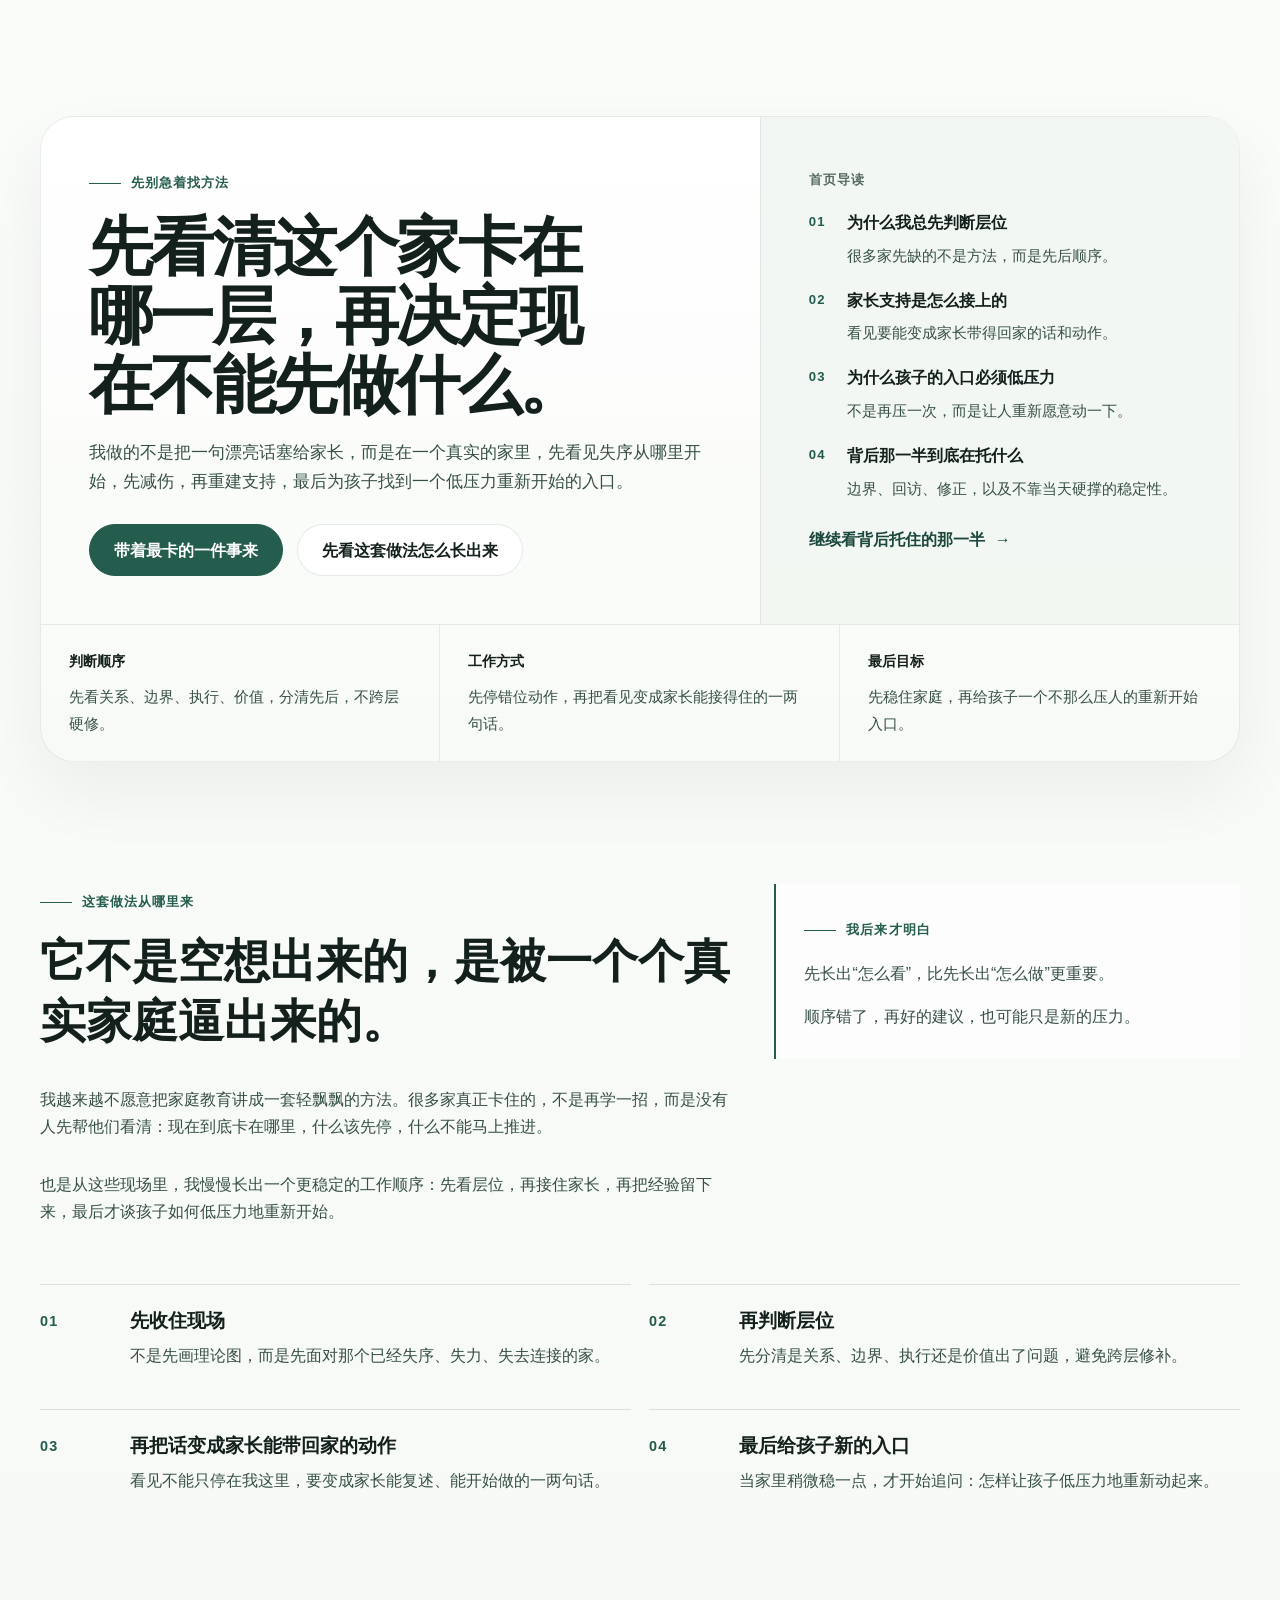
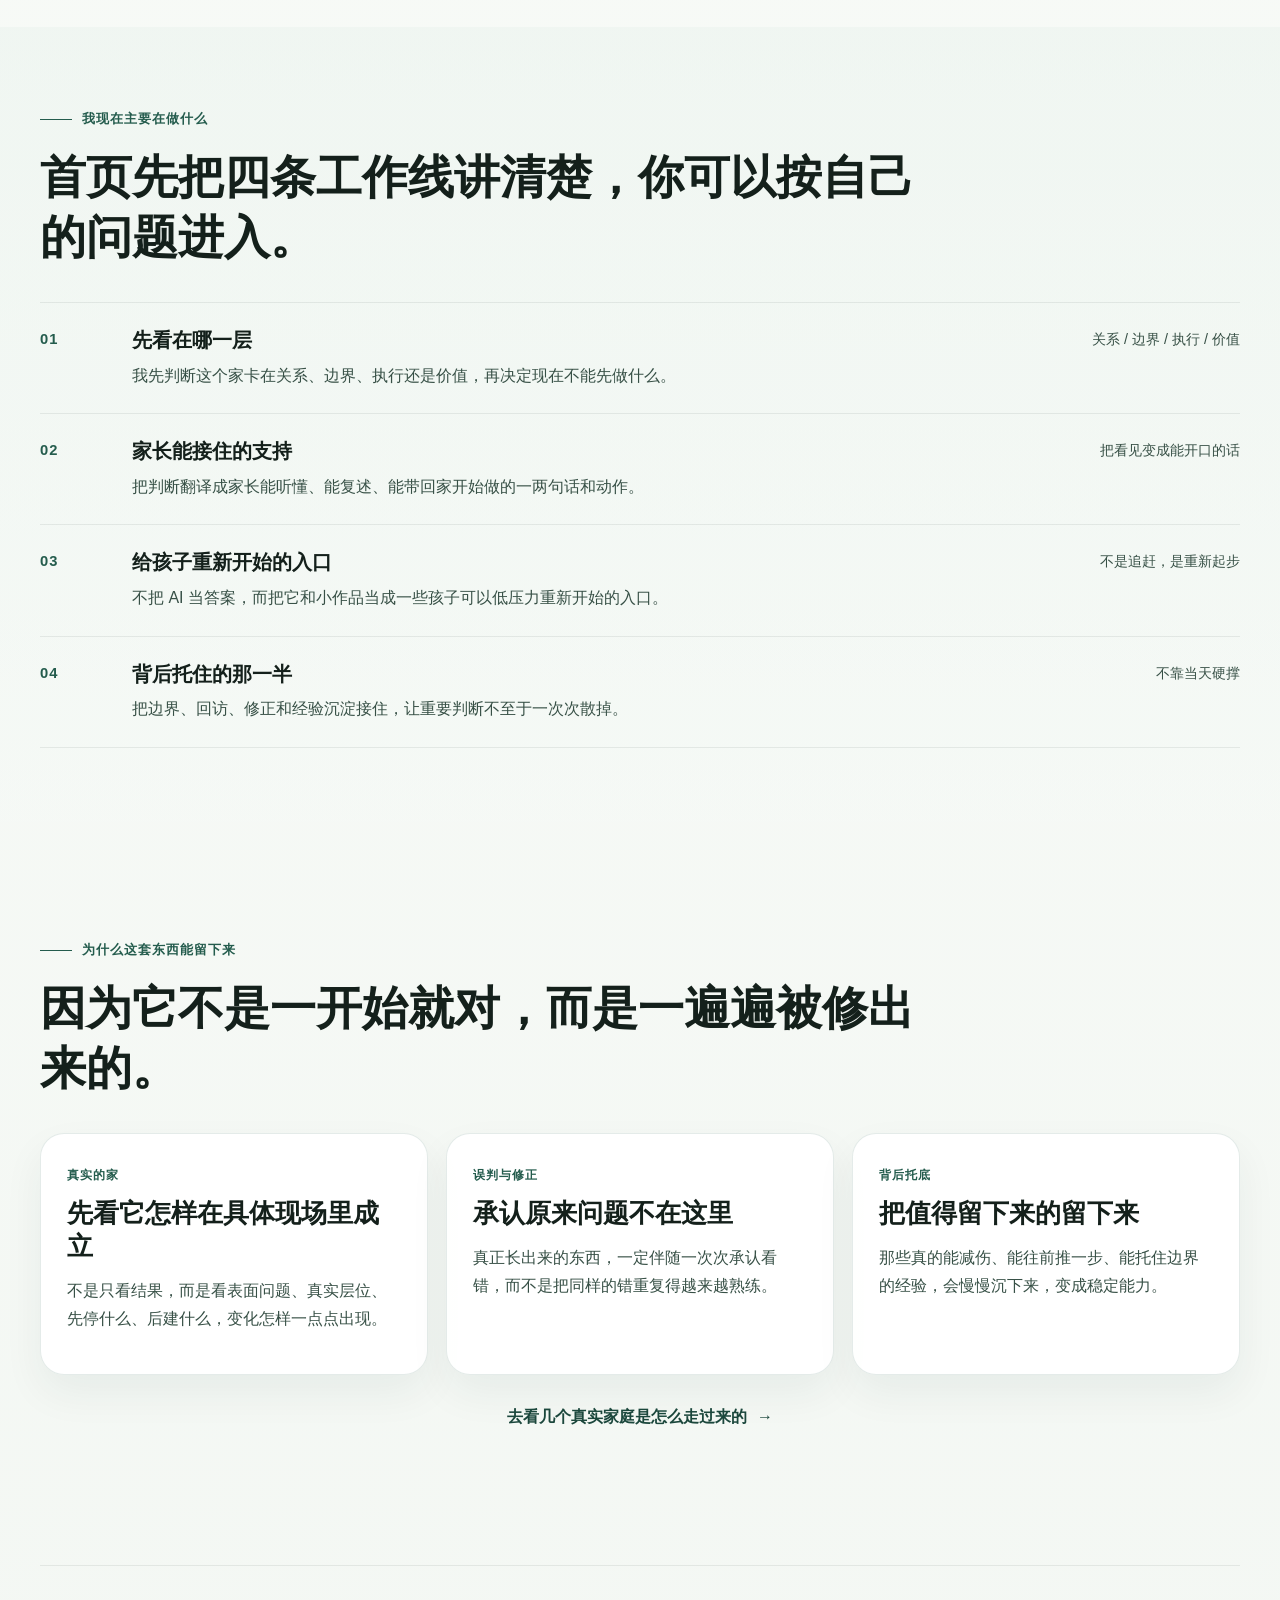
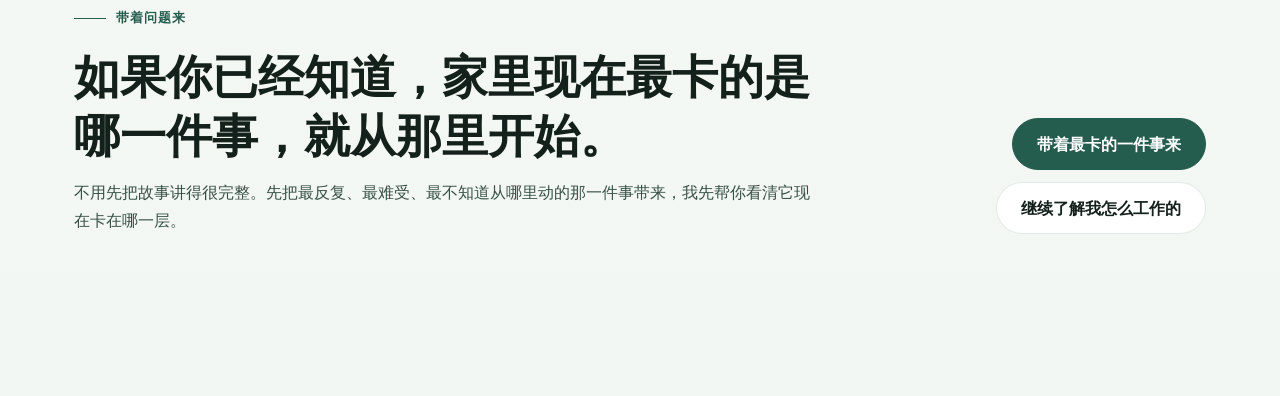
==== commit 3a5be7f7: "Redesign homepage with editorial direction" ====
--- a/index.html
+++ b/index.html
@@ -3,423 +3,286 @@
 <head>
   <meta charset="UTF-8">
   <meta name="viewport" content="width=device-width, initial-scale=1.0">
-  <title>月明家庭教育 | 让孩子成为自我运转的人</title>
-  <meta name="description" content="目标不是听话优秀，而是让孩子成为自我运转的人。四层递进家庭教育体系，帮助普通家长找到方向。">
+  <title>首页 | 月明·向未来家庭教育</title>
+  <meta name="description" content="先不急着认识我，先看这套做法是怎么从真实家庭现场里慢慢长出来的：从看见、分层、家长支持，到背后托底的支撑结构和孩子可以重新开始的低压力入口。">
+  <meta name="theme-color" content="#245C4D">
+  <meta name="robots" content="index,follow">
+  <link rel="canonical" href="https://yueminghome.github.io/Home-teach/">
+  <meta property="og:locale" content="zh_CN">
+  <meta property="og:type" content="website">
+  <meta property="og:site_name" content="月明·向未来家庭教育">
+  <meta property="og:title" content="首页 | 月明·向未来家庭教育">
+  <meta property="og:description" content="先不急着认识我，先看这套做法是怎么从真实家庭现场里慢慢长出来的：从看见、分层、家长支持，到背后托底的支撑结构和孩子可以重新开始的低压力入口。">
+  <meta property="og:url" content="https://yueminghome.github.io/Home-teach/">
+  <meta property="og:image" content="https://yueminghome.github.io/Home-teach/images/og-cover.png">
+  <meta property="og:image:width" content="1200">
+  <meta property="og:image:height" content="630">
+  <meta property="og:image:alt" content="月明·向未来家庭教育 分享图">
+  <meta name="twitter:card" content="summary_large_image">
+  <meta name="twitter:title" content="首页 | 月明·向未来家庭教育">
+  <meta name="twitter:description" content="先不急着认识我，先看这套做法是怎么从真实家庭现场里慢慢长出来的：从看见、分层、家长支持，到背后托底的支撑结构和孩子可以重新开始的低压力入口。">
+  <meta name="twitter:image" content="https://yueminghome.github.io/Home-teach/images/og-cover.png">
+  <link rel="icon" type="image/svg+xml" href="data:image/svg+xml,%3Csvg xmlns='http://www.w3.org/2000/svg' viewBox='0 0 32 32'%3E%3Crect x='3' y='3' width='26' height='26' rx='8' fill='%23245C4D'/%3E%3Ctext x='16' y='20' text-anchor='middle' fill='white' font-size='13' font-family='Microsoft YaHei'%3E%E6%9C%88%3C/text%3E%3C/svg%3E">
   <link rel="stylesheet" href="css/style.css">
-  <!--[if lt IE 9]><script src="https://cdn.jsdelivr.net/npm/html5shiv@3.7.3/dist/html5shiv.min.js"></script><![endif]-->
+  <link rel="manifest" href="site.webmanifest">
+  <script type="application/ld+json">
+[
+  {
+    "@context": "https://schema.org",
+    "@type": "Organization",
+    "name": "月明·向未来家庭教育",
+    "url": "https://yueminghome.github.io/Home-teach/",
+    "logo": "https://yueminghome.github.io/Home-teach/images/og-cover.png",
+    "image": "https://yueminghome.github.io/Home-teach/images/og-cover.png",
+    "description": "从真实家庭现场里长出来的判断、支持与重新开始的低压力入口。",
+    "email": "mailto:ymhomelink@163.com"
+  },
+  {
+    "@context": "https://schema.org",
+    "@type": "WebSite",
+    "name": "月明·向未来家庭教育",
+    "url": "https://yueminghome.github.io/Home-teach/",
+    "description": "从真实家庭现场里长出来的判断、支持与重新开始的低压力入口。",
+    "inLanguage": "zh-CN"
+  },
+  {
+    "@context": "https://schema.org",
+    "@type": "WebSite",
+    "name": "首页 | 月明·向未来家庭教育",
+    "url": "https://yueminghome.github.io/Home-teach/",
+    "description": "先不急着认识我，先看这套做法是怎么从真实家庭现场里慢慢长出来的：从看见、分层、家长支持，到背后托底的支撑结构和孩子可以重新开始的低压力入口。",
+    "isPartOf": {
+      "@type": "WebSite",
+      "name": "月明·向未来家庭教育",
+      "url": "https://yueminghome.github.io/Home-teach/"
+    },
+    "about": {
+      "@type": "Organization",
+      "name": "月明·向未来家庭教育"
+    },
+    "inLanguage": "zh-CN"
+  }
+]
+  </script>
 </head>
-<body>
-
-<!-- ========== HEADER (公共区域 - 请保持所有页面一致) ========== -->
-<!--[HEADER START]-->
-<nav class="nav">
-  <div class="container nav__inner">
-    <a href="index.html" class="nav__brand">月明家庭教育</a>
-    <ul class="nav__links">
-      <li><a href="index.html">首页</a></li>
-      <li><a href="about.html">关于</a></li>
-      <li><a href="system.html">体系</a></li>
-      <li><a href="value.html">价值四圈</a></li>
-      <li><a href="cases.html">案例</a></li>
-      <li><a href="contact.html" class="nav__cta">联系</a></li>
-    </ul>
-    <button class="nav__hamburger" aria-label="菜单" onclick="document.querySelector('.nav__mobile').classList.add('open'); document.body.style.overflow='hidden';">
-      <span></span><span></span><span></span>
-    </button>
-  </div>
-</nav>
-
-<!-- 移动端导航 -->
-<div class="nav__mobile">
-  <button class="nav__mobile-close" onclick="document.querySelector('.nav__mobile').classList.remove('open'); document.body.style.overflow='';">&times;</button>
-  <a href="index.html">首页</a>
-  <a href="about.html">关于</a>
-  <a href="system.html">体系</a>
-  <a href="value.html">价值四圈</a>
-  <a href="cases.html">案例</a>
-  <a href="contact.html">联系</a>
-</div>
-<!--[HEADER END]-->
-<!-- ========== /HEADER ========== -->
-
-
-<!-- ========== MAIN CONTENT ========== -->
-<main>
-  <!-- Hero -->
-  <section class="hero">
-    <div class="container">
-      <div class="hero__kicker">家庭教育</div>
-      <h1 class="hero__title">
-        你不是一个人。<br>孩子不是坏了。
-      </h1>
-      <p class="hero__subtitle">目标不是听话优秀，而是自我运转的孩子。四层递进，找到你家现在的卡点，一层一层解开。</p>
-    </div>
-  </section>
-
-  <!-- 身份锚定 -->
-  <section class="section" style="padding-top:0; padding-bottom:0;">
-    <div class="container">
-      <div class="identity-bar reveal">
-        <div class="identity-bar__avatar">月明</div>
-        <div class="identity-bar__info">
-          <div class="identity-bar__name">月明 · 家庭教育指导</div>
-          <div class="identity-bar__desc">8年一线经验 · 陪伴1000+家庭走过厌学、躺平、亲子冲突 · 西安</div>
-          <div class="identity-bar__tags">
-            <span class="identity-tag">西安</span>
-            <span class="identity-tag">8年</span>
-            <span class="identity-tag">1000+家庭</span>
-          </div>
-        </div>
-        <a href="about.html" class="btn btn--ghost identity-bar__btn">了解我的故事 →</a>
-      </div>
-    </div>
-  </section>
-
-  <!-- 四层自评工具 -->
-  <section class="section" style="padding-top:0">
-    <div class="container">
-      <div class="section-header reveal">
-        <h2 class="section-header__lead">你家卡在哪一层？</h2>
-        <p class="section-header__subtitle">回答4个问题，找到你家现在的位置</p>
-      </div>
-
-      <div class="self-eval reveal" id="self-eval">
-        <!-- 开始页 -->
-        <div class="self-eval__start" id="self-eval-start">
-          <div class="self-eval__q-text" style="margin-bottom:16px;">你家现在卡在哪一层？</div>
-          <p style="font-size:0.85rem;color:var(--body);margin-bottom:20px;text-align:center;">回答4个问题，找到你家现在的位置</p>
-          <button class="btn btn--primary" id="self-eval-start-btn" style="margin:0 auto;display:block;">开始自评 →</button>
-        </div>
-
-        <!-- 题目区 -->
-        <div class="self-eval__qs" id="self-eval-qs" style="display:none;">
-          <div class="self-eval__q-text" id="self-eval-q-text"></div>
-          <div class="self-eval__options" id="self-eval-options"></div>
-        </div>
-
-        <!-- 结果页 -->
-        <div class="self-eval__result" id="self-eval-result" style="display:none;">
-          <div class="self-eval__result-title">你家目前卡在：</div>
-          <div class="self-eval__result-layer" id="result-layer"></div>
-          <div class="self-eval__result-desc" id="result-desc"></div>
-          <div class="self-eval__result-cta">
-            <p style="font-size:0.85rem;color:var(--body);margin-bottom:12px;">想聊聊具体怎么做？加微信 <strong>YMHomeLink</strong>，备注"自评"，我帮你看看。</p>
-            <img src="images/qr/qrcode-wechat-personal.png" alt="微信公众号二维码" class="self-eval__result-qr">
-            <div style="font-size:0.75rem;color:var(--body);">微信 YMHomeLink · 扫码添加</div>
-          </div>
-          <button class="btn btn--ghost" id="self-eval-reset" style="margin:16px auto 0;display:block;">← 重新测试</button>
-        </div>
-      </div>
-    </div>
-  </section>
-
-  <div class="divider container"></div>
-
-  <!-- 四层卡片 -->
-  <section class="section">
-    <div class="container">
-      <div class="section-header reveal">
-        <h2 class="section-header__title">家庭教育有四层</h2>
-        <p class="section-header__subtitle">不能跨层修，下层不稳，上层不建</p>
-      </div>
-
-      <div class="pyramid-visual reveal">
-        <div class="pv-layer pv-layer-4">
-          <div class="pv-layer__label">第四层</div>
-          <div class="pv-layer__name">长出价值</div>
-          <div class="pv-layer__sub">孩子能做事，但看不见自己的价值</div>
-        </div>
-        <div class="pv-arrow">▲</div>
-        <div class="pv-layer pv-layer-3">
-          <div class="pv-layer__label">第三层</div>
-          <div class="pv-layer__name">一致执行</div>
-          <div class="pv-layer__sub">规矩说了不算，执行不稳定</div>
-        </div>
-        <div class="pv-arrow">▲</div>
-        <div class="pv-layer pv-layer-2">
-          <div class="pv-layer__label">第二层</div>
-          <div class="pv-layer__name">规则驱动</div>
-          <div class="pv-layer__sub">边界模糊，孩子不知道底线在哪</div>
-        </div>
-        <div class="pv-arrow">▲</div>
-        <div class="pv-layer pv-layer-1">
-          <div class="pv-layer__label">第一层</div>
-          <div class="pv-layer__name">关系底盘</div>
-          <div class="pv-layer__sub">亲子沟通断裂，其他一切免谈</div>
-        </div>
-      </div>
-    </div>
-  </section>
-
-  <div class="divider container"></div>
-
-  <!-- Social Proof 信任条 -->
-  <section class="section" style="padding-top:0; padding-bottom:0;">
-    <div class="container">
-      <div class="trust-bar reveal">
-        <div class="trust-bar__stat">
-          <div class="trust-bar__stat-num">8年</div>
-          <div class="trust-bar__stat-label">一线经验</div>
-        </div>
-        <div class="trust-bar__divider"></div>
-        <div class="trust-bar__stat">
-          <div class="trust-bar__stat-num">1000+</div>
-          <div class="trust-bar__stat-label">家庭咨询</div>
-        </div>
-        <div class="trust-bar__divider"></div>
-        <div class="trust-bar__quote">
-          <div class="trust-bar__quote-text">"孩子14岁，厌学半年，家里天天吵。用了一致执行后，孩子主动说'妈，我想试试回学校'。"</div>
-          <div class="trust-bar__quote-author">— 西安家长，2026年3月</div>
-        </div>
-        <div class="trust-bar__divider"></div>
-        <div class="trust-bar__quote">
-          <div class="trust-bar__quote-text">"我以前只会说'你真棒'，现在会说'你自己整理了书包，这叫自律'。孩子眼睛亮了。"</div>
-          <div class="trust-bar__quote-author">— 西安家长，孩子12岁，2026年4月</div>
-        </div>
-      </div>
-    </div>
-  </section>
-
-  <div class="divider container"></div>
-
-  <!-- 价值四圈预告 -->
-  <section class="section">
-    <div class="container">
-      <div class="section-header reveal">
-        <h2 class="section-header__title">让孩子看见自己的价值</h2>
-        <p class="section-header__subtitle">不是夸他，是帮他看见。价值四圈，第四层的实操工具。</p>
-      </div>
-
-      <div class="circles-wrap reveal">
-        <div class="vc4-anim" id="vc4-anim">
-          <!-- SVG同心圆 -->
-          <svg class="vc4-svg" viewBox="0 0 480 400" xmlns="http://www.w3.org/2000/svg">
-            <!-- 第四圈 社会圈 最外 -->
-            <circle class="vc4-ring vc4-ring--4" cx="240" cy="200" r="175" fill="none" stroke="#E8DCCF" stroke-width="28"/>
-            <!-- 第三圈 家庭圈 -->
-            <circle class="vc4-ring vc4-ring--3" cx="240" cy="200" r="128" fill="none" stroke="#D4B896" stroke-width="26"/>
-            <!-- 第二圈 父母圈 -->
-            <circle class="vc4-ring vc4-ring--2" cx="240" cy="200" r="81" fill="none" stroke="#C9A96E" stroke-width="24"/>
-            <!-- 第一圈 自我圈 中心 -->
-            <circle class="vc4-ring vc4-ring--1" cx="240" cy="200" r="44" fill="#C9A96E" fill-opacity="0.12" stroke="#C9A96E" stroke-width="22"/>
-
-            <!-- 中心：自我圈文字 -->
-            <text x="240" y="197" text-anchor="middle" fill="#2C3E3B" font-size="13" font-weight="700" font-family="Noto Serif SC, serif">自我圈</text>
-            <text x="240" y="213" text-anchor="middle" fill="#4A4A4A" font-size="9" font-family="Noto Sans SC, sans-serif">我和自己的关系</text>
-
-            <!-- 右上：社会圈标签 -->
-            <g class="vc4-label vc4-label--4">
-              <text x="380" y="80" fill="#B08A55" font-size="12" font-weight="700" font-family="Noto Serif SC, serif">社会圈</text>
-              <text x="380" y="96" fill="#4A4A4A" font-size="9" font-family="Noto Sans SC, sans-serif">我和世界的关系</text>
-            </g>
-
-            <!-- 左上：家庭圈标签 -->
-            <g class="vc4-label vc4-label--3">
-              <text x="90" y="100" fill="#B08A55" font-size="12" font-weight="700" font-family="Noto Serif SC, serif">家庭圈</text>
-              <text x="90" y="116" fill="#4A4A4A" font-size="9" font-family="Noto Sans SC, sans-serif">我和家庭的关系</text>
-            </g>
-
-            <!-- 右下：父母圈标签 -->
-            <g class="vc4-label vc4-label--2">
-              <text x="340" y="268" fill="#C9A96E" font-size="12" font-weight="700" font-family="Noto Serif SC, serif">父母圈</text>
-              <text x="340" y="284" fill="#4A4A4A" font-size="9" font-family="Noto Sans SC, sans-serif">我和父母的关系</text>
-            </g>
-
-            <!-- 左下：展开箭头（初始隐藏，动画时显示） -->
-            <g class="vc4-expand-arrow" opacity="0">
-              <text x="240" y="386" text-anchor="middle" fill="#C9A96E" font-size="20" font-weight="300">⋯</text>
-            </g>
-          </svg>
-
-          <!-- 步骤说明（渐进显示） -->
-          <div class="vc4-steps">
-            <div class="vc4-step" data-step="1">
-              <div class="vc4-step__num">1</div>
-              <div class="vc4-step__text">先看见自己——我能管住自己，这是所有价值的起点</div>
-            </div>
-            <div class="vc4-step" data-step="2">
-              <div class="vc4-step__num">2</div>
-              <div class="vc4-step__text">向外一层——我的行为对父母有影响，让他们轻松了、有力量了</div>
-            </div>
-            <div class="vc4-step" data-step="3">
-              <div class="vc4-step__num">3</div>
-              <div class="vc4-step__text">再向外一层——我在家庭中有位置，我是家里重要的人</div>
-            </div>
-            <div class="vc4-step" data-step="4">
-              <div class="vc4-step__num">4</div>
-              <div class="vc4-step__text">延伸到世界——我能帮助别人，我在更大的世界中有价值</div>
-            </div>
-          </div>
-
-          <div class="vc4-hint">从内向外，层层扩展</div>
-
-          <!-- 重播按钮 -->
-          <button class="vc4-replay" onclick="resetVc4Anim()">
-            <svg viewBox="0 0 24 24" fill="none" stroke="currentColor" stroke-width="1.5" stroke-linecap="round" stroke-linejoin="round" width="14" height="14">
-              <polyline points="1 4 1 10 7 10"/>
-              <path d="M3.51 15a9 9 0 1 0 .49-3.51"/>
-            </svg>
-            重播
-          </button>
-        </div>
-      </div>
-
-      <div style="text-align:center;" class="reveal">
-        <a href="value.html" class="btn btn--primary">深入了解价值四圈 →</a>
-      </div>
-    </div>
-  </section>
-
-  <div class="divider container"></div>
-
-  <!-- 月度来信 -->
-  <section class="section" style="padding-top:0">
-    <div class="container">
-      <div class="mp-card reveal">
-        <div class="mp-card__content">
-          <div class="mp-card__title">月度来信</div>
-          <p class="mp-card__desc">61篇原创内容。聚焦厌学、躺平、亲子冲突。不是鸡汤，是看清问题顺序。</p>
-          <img src="images/qr/qrcode-wechat-personal.png" alt="公众号二维码" class="mp-card__qr" onerror="this.style.display='none'">
-          <div class="mp-card__qr-caption">扫码关注「青春期家庭指南」</div>
-          <div class="mp-card__stats">
-            <div class="mp-card__stat"><strong>61</strong> 篇原创</div>
-            <div class="mp-card__stat"><strong>持续</strong> 更新</div>
-          </div>
-          <a href="qr-wechat-mp.html" class="btn btn--secondary"><!-- TODO: 替换为公众号真实主页链接 -->公众号：青春期家庭指南 →</a>
-        </div>
-      </div>
-    </div>
-  </section>
-
-  <div class="divider container"></div>
-
-  <!-- 资源下载 -->
-  <section class="section">
-    <div class="container">
-      <div class="section-header reveal">
-        <h2 class="section-header__title">免费资源</h2>
-        <p class="section-header__subtitle">可以打印出来放在家里，随时用</p>
-      </div>
-
-      <div class="resource-list reveal">
-        <a href="resources/judge-flowchart.html" class="resource-item" target="_blank">
-          <div class="resource-item__icon"><svg viewBox="0 0 24 24" fill="none" stroke="currentColor" stroke-width="1.5" stroke-linecap="round" stroke-linejoin="round" width="20" height="20"><path d="M14 2H6a2 2 0 0 0-2 2v16a2 2 0 0 0 2 2h12a2 2 0 0 0 2-2V8z"/><polyline points="14 2 14 8 20 8"/><line x1="16" y1="13" x2="8" y2="13"/><line x1="16" y1="17" x2="8" y2="17"/><polyline points="10 9 9 9 8 9"/></svg></div>
-          <div class="resource-item__info">
-            <h4>判断流程图</h4>
-            <small>可打印版 · 判断你家卡在哪一层 &nbsp;（按 Ctrl+P 打印或保存为 PDF）</small>
-          </div>
-        </a>
-        <a href="resources/parent-checklist.pdf" class="resource-item" target="_blank">
-          <div class="resource-item__icon"><svg viewBox="0 0 24 24" fill="none" stroke="currentColor" stroke-width="1.5" stroke-linecap="round" stroke-linejoin="round" width="20" height="20"><path d="M9 5H7a2 2 0 0 0-2 2v12a2 2 0 0 0 2 2h10a2 2 0 0 0 2-2V7a2 2 0 0 0-2-2h-2"/><rect x="9" y="3" width="6" height="4" rx="1"/><line x1="9" y1="12" x2="15" y2="12"/><line x1="9" y1="16" x2="13" y2="16"/></svg></div>
-          <div class="resource-item__info">
-            <h4>家长自检句卡片</h4>
-            <small>PDF下载 · 10句日常话术 · 贴在冰箱上随时用</small>
-          </div>
-        </a>
-      </div>
-    </div>
-  </section>
-
-  <div class="divider container"></div>
-
-  <!-- 底部导航 -->
-  <section class="section" style="padding-top:0; padding-bottom:80px;">
-    <div class="container">
-      <div class="three-cols">
-        <div class="three-col reveal">
-          <div class="three-col__icon"><svg viewBox="0 0 24 24" fill="none" stroke="#C9A96E" stroke-width="1.5" stroke-linecap="round" stroke-linejoin="round" width="28" height="28"><polygon points="1 6 1 22 8 18 16 22 23 18 23 2 16 6 8 2 1 6"/><line x1="8" y1="2" x2="8" y2="18"/><line x1="16" y1="6" x2="16" y2="22"/></svg>️</div>
-          <div class="three-col__title">四层地图</div>
-          <div class="three-col__desc">家庭教育不是到处救火，是有地图的</div>
-          <a href="system.html" class="btn btn--ghost" style="margin-top:12px;">查看体系 →</a>
-        </div>
-        <div class="three-col reveal">
-          <div class="three-col__icon"><svg viewBox="0 0 24 24" fill="none" stroke="#C9A96E" stroke-width="1.5" stroke-linecap="round" stroke-linejoin="round" width="28" height="28"><polyline points="23 4 23 10 17 10"/><polyline points="1 20 1 14 7 14"/><path d="M3.51 9a9 9 0 0 1 14.85-3.36L23 10M1 14l4.64 4.36A9 9 0 0 0 20.49 15"/></svg></div>
-          <div class="three-col__title">价值四圈</div>
-          <div class="three-col__desc">让孩子看见自己的价值，不是夸他，是帮他看见</div>
-          <a href="value.html" class="btn btn--ghost" style="margin-top:12px;">了解四圈 →</a>
-        </div>
-        <div class="three-col reveal">
-          <div class="three-col__icon"><svg viewBox="0 0 24 24" fill="none" stroke="#C9A96E" stroke-width="1.5" stroke-linecap="round" stroke-linejoin="round" width="28" height="28"><path d="M21 15a2 2 0 0 1-2 2H7l-4 4V5a2 2 0 0 1 2-2h14a2 2 0 0 1 2 2z"/></svg></div>
-          <div class="three-col__title">真实案例</div>
-          <div class="three-col__desc">他们不是个案，他们也是你的故事</div>
-          <a href="cases.html" class="btn btn--ghost" style="margin-top:12px;">阅读案例 →</a>
-        </div>
-      </div>
-    </div>
-  </section>
-
-  <!-- 最近动态 -->
-  <section class="section" style="padding-top:0;">
-    <div class="container">
-      <div class="section-header reveal">
-        <h2 class="section-header__title">最近动态</h2>
-        <p class="section-header__subtitle">持续进化，每周更新</p>
-      </div>
-      <div class="updates-list reveal">
-        <div class="update-item">
-          <div class="update-item__date">2026年5月</div>
-          <div class="update-item__text">新增「价值四圈」完整展开面板，点击同心圆可查看具体话术和提问引导</div>
-        </div>
-        <div class="update-item">
-          <div class="update-item__date">2026年4月</div>
-          <div class="update-item__text">发布《家庭教育四层体系》完整版，包含判断流程图和家长自检句卡片</div>
-        </div>
-        <div class="update-item">
-          <div class="update-item__date">2026年3月</div>
-          <div class="update-item__text">公众号「青春期家庭指南」累计原创61篇，持续更新中</div>
-        </div>
-      </div>
-    </div>
-  </section>
-</main>
-<!-- ========== /MAIN CONTENT ========== -->
-
-
-<!-- ========== FOOTER (公共区域 - 请保持所有页面一致) ========== -->
-<!--[FOOTER START]-->
-<footer class="footer">
-  <div class="container">
-    <div class="footer__inner">
-      <div class="footer__col">
-        <h4>月明家庭教育</h4>
-        <p>目标不是听话优秀，<br>而是自我运转的孩子。</p>
-      </div>
-      <div class="footer__col">
-        <h4>联系方式</h4>
-        <div class="footer__social">
-          <a href="qr-wechat-mp.html"><!-- TODO: 替换为公众号真实主页链接 -->公众号：青春期家庭指南</a>
-        </div>
-        <div class="footer__social">
-          <a href="https://www.douyin.com/user/YMHomelink" target="_blank" rel="noopener">抖音：YMHomelink</a>
-        </div>
-        <div class="footer__social">
-          <a href="#">小红书：即将上线</a>
-        </div>
-      </div>
-      <div class="footer__col">
-        <h4>快速链接</h4>
-        <a href="index.html">首页</a>
-        <a href="system.html">四层地图</a>
-        <a href="value.html">价值四圈</a>
-        <a href="cases.html">真实案例</a>
-        <a href="contact.html">联系我</a>
-      </div>
-    </div>
-    <div class="footer__bottom">
-      <span>© 2026 月明家庭教育</span>
-      <span>目标不是听话优秀，而是自我运转的孩子</span>
-      <ul class="footer__bottom-links">
-        <li><a href="index.html">首页</a></li>
-        <li><a href="system.html">四层地图</a></li>
-        <li><a href="value.html">价值四圈</a></li>
-        <li><a href="cases.html">案例</a></li>
-      </ul>
+<body data-page="home">
+  <div data-site-header></div>
+
+  <main class="page-shell home-editorial-page">
+    <section class="section home-editorial-hero">
+      <div class="container">
+        <div class="home-editorial__frame">
+          <div class="home-editorial__hero">
+            <div class="home-editorial__copy reveal">
+              <span class="eyebrow">先别急着找方法</span>
+              <h1>先看清这个家卡在哪一层，再决定现在不能先做什么。</h1>
+              <p>我做的不是把一句漂亮话塞给家长，而是在一个真实的家里，先看见失序从哪里开始，先减伤，再重建支持，最后为孩子找到一个低压力重新开始的入口。</p>
+              <div class="btn-row">
+                <a class="btn btn--primary" href="contact.html#group-entry">带着最卡的一件事来</a>
+                <a class="btn btn--secondary" href="about.html">先看这套做法怎么长出来</a>
+              </div>
+            </div>
+
+            <aside class="home-editorial__summary reveal" aria-label="首页导读">
+              <span class="home-editorial__summary-label">首页导读</span>
+              <ol class="home-editorial__summary-list">
+                <li>
+                  <strong>为什么我总先判断层位</strong>
+                  <p>很多家先缺的不是方法，而是先后顺序。</p>
+                </li>
+                <li>
+                  <strong>家长支持是怎么接上的</strong>
+                  <p>看见要能变成家长带得回家的话和动作。</p>
+                </li>
+                <li>
+                  <strong>为什么孩子的入口必须低压力</strong>
+                  <p>不是再压一次，而是让人重新愿意动一下。</p>
+                </li>
+                <li>
+                  <strong>背后那一半到底在托什么</strong>
+                  <p>边界、回访、修正，以及不靠当天硬撑的稳定性。</p>
+                </li>
+              </ol>
+              <a class="text-link" href="engine.html">继续看背后托住的那一半</a>
+            </aside>
+          </div>
+
+          <div class="home-editorial__signals reveal" aria-label="核心判断">
+            <div class="home-editorial__signal">
+              <span>判断顺序</span>
+              <p>先看关系、边界、执行、价值，分清先后，不跨层硬修。</p>
+            </div>
+            <div class="home-editorial__signal">
+              <span>工作方式</span>
+              <p>先停错位动作，再把看见变成家长能接得住的一两句话。</p>
+            </div>
+            <div class="home-editorial__signal">
+              <span>最后目标</span>
+              <p>先稳住家庭，再给孩子一个不那么压人的重新开始入口。</p>
+            </div>
+          </div>
+        </div>
+      </div>
+    </section>
+
+    <section class="section">
+      <div class="container">
+        <div class="home-editorial__intro">
+          <div class="reveal">
+            <div class="section-head">
+              <span class="eyebrow">这套做法从哪里来</span>
+              <h2>它不是空想出来的，是被一个个真实家庭逼出来的。</h2>
+            </div>
+            <div class="home-editorial__essay">
+              <p>我越来越不愿意把家庭教育讲成一套轻飘飘的方法。很多家真正卡住的，不是再学一招，而是没有人先帮他们看清：现在到底卡在哪里，什么该先停，什么不能马上推进。</p>
+              <p>也是从这些现场里，我慢慢长出一个更稳定的工作顺序：先看层位，再接住家长，再把经验留下来，最后才谈孩子如何低压力地重新开始。</p>
+            </div>
+          </div>
+
+          <aside class="home-editorial__memo reveal">
+            <span class="eyebrow">我后来才明白</span>
+            <p>先长出“怎么看”，比先长出“怎么做”更重要。</p>
+            <p>顺序错了，再好的建议，也可能只是新的压力。</p>
+          </aside>
+        </div>
+
+        <div class="home-sequence">
+          <article class="home-sequence__item reveal">
+            <span class="home-sequence__num">01</span>
+            <div class="home-sequence__body">
+              <h3>先收住现场</h3>
+              <p>不是先画理论图，而是先面对那个已经失序、失力、失去连接的家。</p>
+            </div>
+          </article>
+          <article class="home-sequence__item reveal">
+            <span class="home-sequence__num">02</span>
+            <div class="home-sequence__body">
+              <h3>再判断层位</h3>
+              <p>先分清是关系、边界、执行还是价值出了问题，避免跨层修补。</p>
+            </div>
+          </article>
+          <article class="home-sequence__item reveal">
+            <span class="home-sequence__num">03</span>
+            <div class="home-sequence__body">
+              <h3>再把话变成家长能带回家的动作</h3>
+              <p>看见不能只停在我这里，要变成家长能复述、能开始做的一两句话。</p>
+            </div>
+          </article>
+          <article class="home-sequence__item reveal">
+            <span class="home-sequence__num">04</span>
+            <div class="home-sequence__body">
+              <h3>最后给孩子新的入口</h3>
+              <p>当家里稍微稳一点，才开始追问：怎样让孩子低压力地重新动起来。</p>
+            </div>
+          </article>
+        </div>
+      </div>
+    </section>
+
+    <section class="section section--soft">
+      <div class="container">
+        <div class="section-head reveal">
+          <span class="eyebrow">我现在主要在做什么</span>
+          <h2>首页先把四条工作线讲清楚，你可以按自己的问题进入。</h2>
+        </div>
+
+        <div class="home-route-list">
+          <a class="home-route reveal" href="system.html" aria-label="进入：先看在哪一层">
+            <span class="home-route__num">01</span>
+            <div class="home-route__main">
+              <h3 class="home-route__title">先看在哪一层</h3>
+              <p class="home-route__copy">我先判断这个家卡在关系、边界、执行还是价值，再决定现在不能先做什么。</p>
+            </div>
+            <div class="home-route__meta">关系 / 边界 / 执行 / 价值</div>
+          </a>
+
+          <a class="home-route reveal" href="system.html" aria-label="进入：家长能接住的支持">
+            <span class="home-route__num">02</span>
+            <div class="home-route__main">
+              <h3 class="home-route__title">家长能接住的支持</h3>
+              <p class="home-route__copy">把判断翻译成家长能听懂、能复述、能带回家开始做的一两句话和动作。</p>
+            </div>
+            <div class="home-route__meta">把看见变成能开口的话</div>
+          </a>
+
+          <a class="home-route reveal" href="value.html" aria-label="进入：给孩子重新开始的入口">
+            <span class="home-route__num">03</span>
+            <div class="home-route__main">
+              <h3 class="home-route__title">给孩子重新开始的入口</h3>
+              <p class="home-route__copy">不把 AI 当答案，而把它和小作品当成一些孩子可以低压力重新开始的入口。</p>
+            </div>
+            <div class="home-route__meta">不是追赶，是重新起步</div>
+          </a>
+
+          <a class="home-route reveal" href="engine.html" aria-label="进入：背后托住的那一半">
+            <span class="home-route__num">04</span>
+            <div class="home-route__main">
+              <h3 class="home-route__title">背后托住的那一半</h3>
+              <p class="home-route__copy">把边界、回访、修正和经验沉淀接住，让重要判断不至于一次次散掉。</p>
+            </div>
+            <div class="home-route__meta">不靠当天硬撑</div>
+          </a>
+        </div>
+      </div>
+    </section>
+
+    <section class="section">
+      <div class="container">
+        <div class="section-head reveal">
+          <span class="eyebrow">为什么这套东西能留下来</span>
+          <h2>因为它不是一开始就对，而是一遍遍被修出来的。</h2>
+        </div>
+        <div class="home-proof-grid">
+          <article class="home-proof-card reveal">
+            <span class="card-label">真实的家</span>
+            <h3>先看它怎样在具体现场里成立</h3>
+            <p>不是只看结果，而是看表面问题、真实层位、先停什么、后建什么，变化怎样一点点出现。</p>
+          </article>
+          <article class="home-proof-card reveal">
+            <span class="card-label">误判与修正</span>
+            <h3>承认原来问题不在这里</h3>
+            <p>真正长出来的东西，一定伴随一次次承认看错，而不是把同样的错重复得越来越熟练。</p>
+          </article>
+          <article class="home-proof-card reveal">
+            <span class="card-label">背后托底</span>
+            <h3>把值得留下来的留下来</h3>
+            <p>那些真的能减伤、能往前推一步、能托住边界的经验，会慢慢沉下来，变成稳定能力。</p>
+          </article>
+        </div>
+        <p class="home-proof-link reveal">
+          <a class="text-link" href="cases.html">去看几个真实家庭是怎么走过来的</a>
+        </p>
+      </div>
+    </section>
+
+    <section class="section home-final">
+      <div class="container">
+        <div class="home-final__panel reveal">
+          <div class="home-final__copy">
+            <span class="eyebrow">带着问题来</span>
+            <h2>如果你已经知道，家里现在最卡的是哪一件事，就从那里开始。</h2>
+            <p>不用先把故事讲得很完整。先把最反复、最难受、最不知道从哪里动的那一件事带来，我先帮你看清它现在卡在哪一层。</p>
+          </div>
+          <div class="home-final__actions">
+            <a class="btn btn--primary" href="contact.html#group-entry">带着最卡的一件事来</a>
+            <a class="btn btn--secondary" href="about.html">继续了解我怎么工作的</a>
+          </div>
+        </div>
+      </div>
+    </section>
+  </main>
+
+  <div class="sticky-cta-mobile" data-sticky-cta aria-hidden="true">
+    <div class="sticky-cta-mobile__inner">
+      <span class="sticky-cta-mobile__text">先带着最卡的一件事来</span>
+      <a class="btn btn--primary" href="contact.html#group-entry">进入连接</a>
     </div>
   </div>
-</footer>
-<!--[FOOTER END]-->
-<!-- ========== /FOOTER ========== -->
-
-<script src="js/main.js"></script>
+
+  <div data-site-footer></div>
+
+  <script src="js/site-shell.js"></script>
+  <script src="js/site-ui.js"></script>
+  <script src="js/main.js"></script>
 </body>
-</html>+</html>
--- a/css/style.css
+++ b/css/style.css
@@ -1,3677 +1,1919 @@
-/* ============================================
-   月明家庭教育 - 全局样式表 v2
-   设计方向：Kenya Hara × Pentagram「东方克制·编辑感」
-   大量留白 · 字体即语言 · 单一强调色 · 纸张质感
-   ============================================ */
-
-/* Google Fonts */
-@import url('https://fonts.googleapis.com/css2?family=Noto+Serif+SC:wght@400;600;700&family=Noto+Sans+SC:wght@300;400;500&family=Inter:wght@400;500;600&display=swap');
-
-/* CSS Variables */
 :root {
-  --bg: #FAF8F5;
-  --card: #FFFFFF;
-  --heading: #2C3E3B;
-  --body: #4A4A4A;
-  --accent: #C9A96E;
-  --accent-dark: #B08A55;
-  --accent-light: #E8DCCF;
-  --divider: #E8DCCF;
-  --success: #3D7A50;
-  --error: #C0794A;
-
-  /* 字体 */
-  --font-serif: 'Noto Serif SC', 'Songti SC', serif;
-  --font-sans: 'Noto Sans SC', 'PingFang SC', 'Microsoft YaHei', sans-serif;
-  --font-inter: 'Inter', sans-serif;
-
-  /* 阴影 */
-  --shadow-card: 0 2px 12px rgba(0,0,0,0.04);
-  --shadow-hover: 0 6px 24px rgba(0,0,0,0.08);
-  --shadow-accent: 0 4px 20px rgba(201,169,110,0.15);
-
-  /* 圆角 */
-  --radius: 12px;
-  --radius-sm: 8px;
-  --radius-xs: 4px;
-
-  /* 过渡 */
-  --transition: 0.3s ease;
-
-  /* 间距（8pt 基线） */
-  --space-1: 4px;
-  --space-2: 8px;
-  --space-3: 16px;
-  --space-4: 24px;
-  --space-5: 32px;
-  --space-6: 48px;
-  --space-7: 64px;
-  --space-8: 96px;
-}
-
-/* ========== 全局纸张纹理背景 ========== */
-body::before {
-  content: '';
-  position: fixed;
-  inset: 0;
-  pointer-events: none;
-  z-index: 0;
-  opacity: 0.025;
-  background-image: url("data:image/svg+xml,%3Csvg viewBox='0 0 256 256' xmlns='http://www.w3.org/2000/svg'%3E%3Cfilter id='noise'%3E%3CfeTurbulence type='fractalNoise' baseFrequency='0.9' numOctaves='4' stitchTiles='stitch'/%3E%3C/filter%3E%3Crect width='100%25' height='100%25' filter='url(%23noise)'/%3E%3C/svg%3E");
-  background-repeat: repeat;
-  background-size: 128px 128px;
-}
-
-body { position: relative; z-index: 1; }
-
-/* Reset */
-*, *::before, *::after { box-sizing: border-box; margin: 0; padding: 0; }
+  --bg: #ffffff;
+  --bg-soft: #f5faf7;
+  --bg-deep: #ecf4ef;
+  --surface: rgba(255, 255, 255, 0.92);
+  --surface-strong: #ffffff;
+  --surface-dark: #163a31;
+  --ink: #14201b;
+  --ink-soft: #375046;
+  --ink-muted: #556a60;
+  --accent: #245c4d;
+  --accent-strong: #1b473c;
+  --accent-08: rgba(36, 92, 77, 0.08);
+  --accent-12: rgba(36, 92, 77, 0.12);
+  --accent-18: rgba(36, 92, 77, 0.18);
+  --accent-22: rgba(36, 92, 77, 0.22);
+  --accent-32: rgba(36, 92, 77, 0.32);
+  --accent-soft: var(--accent-08);
+  --accent-warm: #8bb299;
+  --line: var(--accent-12);
+  --line-strong: var(--accent-22);
+  --shadow-soft: 0 24px 60px rgba(25, 56, 47, 0.08);
+  --shadow-card: 0 18px 42px rgba(25, 56, 47, 0.06);
+  --radius-xl: 32px;
+  --radius-lg: 24px;
+  --radius-md: 18px;
+  --radius-sm: 14px;
+  --max-width: 1200px;
+  --font-sans: "Microsoft YaHei UI", "Microsoft YaHei", "PingFang SC", "Noto Sans SC", sans-serif;
+}
+
+*,
+*::before,
+*::after {
+  box-sizing: border-box;
+}
 
 html {
   scroll-behavior: smooth;
-  font-size: 16px;
 }
 
 body {
-  background-color: var(--bg);
-  color: var(--body);
-  font-family: var(--font-sans);
-  font-weight: 400;
-  line-height: 1.7;
-  -webkit-font-smoothing: antialiased;
-}
-
-/* Typography */
-h1, h2, h3, h4 {
-  font-family: var(--font-serif);
-  color: var(--heading);
+  margin: 0;
+  min-width: 320px;
+  color: var(--ink-soft);
+  font: 400 16px/1.72 var(--font-sans);
+  background:
+    radial-gradient(circle at top left, rgba(139, 178, 153, 0.16), transparent 26%),
+    radial-gradient(circle at top right, var(--accent-08), transparent 24%),
+    linear-gradient(180deg, #fbfefd 0%, #ffffff 24%, #f8fcf9 100%);
+}
+
+body.nav-open {
+  overflow: hidden;
+}
+
+img {
+  display: block;
+  max-width: 100%;
+}
+
+a {
+  color: inherit;
+}
+
+p {
+  margin: 0 0 1rem;
+}
+
+h1,
+h2,
+h3,
+h4 {
+  margin: 0;
+  color: var(--ink);
   line-height: 1.3;
-}
+  font-weight: 700;
+}
+
 h1 {
-  font-size: clamp(1.8rem, 4vw, 2.5rem);
-  font-weight: 700;
-}
+  font-size: clamp(2.6rem, 5vw, 5rem);
+}
+
 h2 {
-  font-size: clamp(1.4rem, 3vw, 1.75rem);
-  font-weight: 700;
-}
-h3 { font-size: 1.25rem; font-weight: 400; }
-p { margin-bottom: 1rem; }
-p:last-child { margin-bottom: 0; }
-
-small, .small { font-size: 0.875rem; }
-
-/* Container */
+  font-size: clamp(2rem, 3.6vw, 3.35rem);
+}
+
+h3 {
+  font-size: clamp(1.25rem, 2vw, 1.72rem);
+}
+
+h1 + p,
+h2 + p,
+h3 + p {
+  margin-top: 14px;
+}
+
+ul {
+  margin: 0;
+  padding-left: 1.2rem;
+}
+
 .container {
-  max-width: 1100px;
+  width: min(var(--max-width), calc(100% - 40px));
   margin: 0 auto;
-  padding: 0 24px;
-}
-
-/* Section spacing — 由上方 Hero/间距系统统一定义，使用 CSS 变量 */
-
-/* ============================================
-   线性 SVG 图标系统
-   替代 emoji，统一使用线性图标
-   ============================================ */
-.icon {
-  display: inline-block;
-  width: 20px;
-  height: 20px;
-  vertical-align: middle;
-  flex-shrink: 0;
-}
-.icon--sm { width: 16px; height: 16px; }
-.icon--lg { width: 28px; height: 28px; }
-.icon--xl { width: 40px; height: 40px; }
-
-/* ============================================
-   Hero 区域升级
-   ============================================ */
-.hero {
-  padding: var(--space-8) 0 var(--space-7);
-  text-align: center;
-}
-
-.hero__title {
-  font-size: clamp(2rem, 5vw, 3.2rem);
-  margin-bottom: var(--space-4);
-  letter-spacing: -0.02em;
-  font-weight: 700;
-}
-
-.hero__title span { display: block; }
-
-/* Hero 核心观点标签 */
-.hero__kicker {
-  display: inline-block;
-  font-family: var(--font-inter);
-  font-size: 0.7rem;
-  font-weight: 600;
-  letter-spacing: 0.12em;
-  text-transform: uppercase;
-  color: var(--accent-dark);
-  margin-bottom: var(--space-3);
-  padding: 4px 12px;
-  border: 1px solid var(--accent-light);
-  border-radius: 20px;
-}
-
-.hero__subtitle {
-  font-size: 1.1rem;
-  color: var(--body);
-  max-width: 560px;
-  margin: 0 auto;
-  font-weight: 300;
-  line-height: 1.8;
-}
-
-/* ============================================
-   升级版 Section 间距
-   ============================================ */
-.section { padding: var(--space-7) 0; }
-.section--lg { padding: var(--space-8) 0; }
-.section--sm { padding: var(--space-5) 0; }
-.section--flush { padding: 0; }
-
-/* ============================================
-   数字层级标签（替代 emoji 标签）
-   ============================================ */
-.layer-badge {
+}
+
+.page-shell {
+  padding-top: 94px;
+}
+
+.section {
+  padding: 92px 0;
+}
+
+.section--soft {
+  position: relative;
+}
+
+.section--soft::before {
+  content: "";
+  position: absolute;
+  inset: 18px 0;
+  background: linear-gradient(180deg, rgba(236, 244, 239, 0.65), rgba(245, 250, 247, 0.28));
+  z-index: 0;
+}
+
+.section--soft .container {
+  position: relative;
+  z-index: 1;
+}
+
+.section-head {
+  max-width: 880px;
+  margin-bottom: 34px;
+}
+
+.section-head h2 {
+  margin-bottom: 14px;
+}
+
+.section-head p {
+  color: var(--ink-soft);
+  font-size: 1.05rem;
+  max-width: 60ch;
+}
+
+.eyebrow {
+  display: inline-flex;
+  align-items: center;
+  gap: 10px;
+  margin-bottom: 18px;
+  color: var(--accent);
+  font-size: 0.82rem;
+  font-weight: 700;
+  letter-spacing: 0.08em;
+}
+
+.eyebrow::before {
+  content: "";
+  width: 32px;
+  height: 1px;
+  background: var(--accent);
+}
+
+.btn-row {
+  display: flex;
+  flex-wrap: wrap;
+  gap: 14px;
+}
+
+.btn {
   display: inline-flex;
   align-items: center;
   justify-content: center;
-  width: 24px;
-  height: 24px;
-  border-radius: 50%;
+  min-height: 52px;
+  padding: 0 24px;
+  border: 1px solid var(--line);
+  border-radius: 999px;
+  background: transparent;
+  color: var(--ink);
+  font-weight: 700;
+  text-decoration: none;
+  transition: transform 0.2s ease, background-color 0.2s ease, border-color 0.2s ease, color 0.2s ease;
+}
+
+.btn:hover {
+  transform: translateY(-1px);
+}
+
+.btn--primary {
+  border-color: var(--accent);
   background: var(--accent);
-  color: #fff;
-  font-family: var(--font-inter);
-  font-size: 0.7rem;
-  font-weight: 600;
-  flex-shrink: 0;
-}
-.nav {
+  color: #ffffff;
+}
+
+.btn--secondary {
+  background: rgba(255, 255, 255, 0.9);
+}
+
+.btn--ghost {
+  color: var(--ink-soft);
+}
+
+.text-link {
+  display: inline-flex;
+  align-items: center;
+  gap: 10px;
+  color: var(--accent-strong);
+  font-weight: 700;
+  text-decoration: none;
+}
+
+.text-link::after {
+  content: "→";
+}
+
+.panel {
+  padding: 28px;
+  border: 1px solid var(--line);
+  border-radius: var(--radius-lg);
+  background: var(--surface);
+  box-shadow: var(--shadow-card);
+  backdrop-filter: blur(10px);
+}
+
+.panel--visual {
+  padding: 34px;
+}
+
+.quote-panel {
+  padding: 34px;
+  border-radius: var(--radius-lg);
+  background: linear-gradient(180deg, rgba(22, 58, 49, 0.98), rgba(19, 48, 40, 0.98));
+  color: rgba(248, 252, 249, 0.88);
+  box-shadow: var(--shadow-soft);
+}
+
+.quote-panel strong,
+.quote-panel h3 {
+  color: #ffffff;
+}
+
+.quote-panel p:last-child {
+  margin-bottom: 0;
+}
+
+.split-layout {
+  display: grid;
+  grid-template-columns: minmax(0, 1.15fr) minmax(300px, 0.85fr);
+  gap: 24px;
+  align-items: stretch;
+}
+
+.page-hero,
+.hero--growth {
+  padding: 32px 0 18px;
+}
+
+.page-hero__grid,
+.growth-hero__grid {
+  display: grid;
+  grid-template-columns: minmax(0, 1.18fr) minmax(300px, 0.82fr);
+  gap: 0;
+  align-items: stretch;
+  overflow: hidden;
+  border: 1px solid rgba(20, 32, 27, 0.08);
+  border-radius: 30px;
+  background: rgba(255, 255, 255, 0.9);
+  box-shadow: 0 24px 52px rgba(20, 32, 27, 0.05);
+}
+
+.page-hero__copy,
+.page-hero__aside,
+.growth-hero__copy {
+  padding: 38px;
+  border: 0;
+  border-radius: 0;
+  background: transparent;
+  box-shadow: none;
+}
+
+.page-hero__copy h1,
+.growth-hero__copy h1,
+.panel h2,
+.panel h3,
+.quote-panel h2,
+.quote-panel h3,
+.service-card h3,
+.case-card h3,
+.map-card h3,
+.summary-card h3,
+.contact-card h2,
+.contact-card h3 {
+  margin-bottom: 12px;
+}
+
+.page-hero__copy p,
+.growth-hero__copy p {
+  color: var(--ink-soft);
+  font-size: 1.05rem;
+  max-width: 60ch;
+}
+
+.page-hero__aside {
+  border-left: 1px solid rgba(20, 32, 27, 0.08);
+  background: rgba(243, 247, 243, 0.88);
+}
+
+.page-hero__aside strong {
+  display: block;
+  margin-bottom: 12px;
+  color: var(--ink);
+  font-size: 1.05rem;
+}
+
+.page-hero__aside ul,
+.quote-panel ul,
+.panel ul,
+.contact-card ul,
+.service-card ul,
+.evidence-card ul {
+  display: grid;
+  gap: 10px;
+  color: var(--ink-soft);
+}
+
+.site-header {
   position: fixed;
-  top: 0;
-  left: 0;
-  right: 0;
-  z-index: 1000;
-  background: rgba(250, 248, 245, 0.95);
-  backdrop-filter: blur(8px);
-  border-bottom: 1px solid var(--divider);
-}
-
-.nav__inner {
+  inset: 0 0 auto;
+  z-index: 20;
+  border-bottom: 1px solid rgba(20, 32, 27, 0.08);
+  background: rgba(255, 255, 255, 0.92);
+  backdrop-filter: blur(18px);
+}
+
+.site-header__inner {
   display: flex;
   align-items: center;
   justify-content: space-between;
-  height: 64px;
-}
-
-.nav__brand {
-  font-family: var(--font-serif);
-  font-size: 1.1rem;
-  font-weight: 700;
-  color: var(--heading);
+  gap: 28px;
+  min-height: 82px;
+}
+
+.brand-lockup {
+  display: inline-flex;
+  align-items: center;
+  gap: 14px;
+  min-width: 0;
   text-decoration: none;
 }
 
-.nav__links {
+.brand-lockup__mark {
+  display: inline-flex;
+  align-items: center;
+  justify-content: center;
+  width: 42px;
+  height: 42px;
+  flex: 0 0 auto;
+  border-radius: 14px;
+  background: var(--accent);
+  color: #ffffff;
+  font-size: 1.05rem;
+  font-weight: 700;
+}
+
+.brand-lockup__text {
+  display: flex;
+  flex-direction: column;
+  gap: 4px;
+  min-width: 0;
+}
+
+.brand-lockup__text strong {
+  color: var(--ink);
+  font-size: 1rem;
+  line-height: 1.2;
+}
+
+.brand-lockup__text span {
+  max-width: 34rem;
+  color: var(--ink-soft);
+  font-size: 0.83rem;
+  line-height: 1.5;
+}
+
+.desktop-nav {
   display: flex;
   align-items: center;
-  gap: 32px;
-  list-style: none;
-}
-
-.nav__links a {
-  font-size: 0.9rem;
-  color: var(--body);
+  gap: 2px;
+}
+
+.nav-link {
+  position: relative;
+  padding: 12px 14px;
+  color: var(--ink-soft);
+  font-weight: 700;
   text-decoration: none;
-  padding-bottom: 2px;
-  border-bottom: 2px solid transparent;
-  transition: border-color var(--transition), color var(--transition);
-}
-
-.nav__links a:hover,
-.nav__links a.active {
-  color: var(--heading);
-  border-bottom-color: var(--accent);
-}
-
-.nav__cta {
-  display: inline-block;
-  padding: 8px 20px;
+  transition: color 0.2s ease, background-color 0.2s ease;
+}
+
+.nav-link::after {
+  content: "";
+  position: absolute;
+  left: 14px;
+  right: 14px;
+  bottom: 9px;
+  height: 1px;
   background: var(--accent);
-  color: #fff !important;
-  border-radius: 6px;
-  font-size: 0.875rem !important;
-  font-weight: 500;
-  text-decoration: none;
-  border-bottom: none !important;
-  transition: background var(--transition);
-}
-
-.nav__cta:hover { background: var(--accent-dark); }
-
-/* Hamburger */
-.nav__hamburger {
+  transform: scaleX(0);
+  transform-origin: center;
+  transition: transform 0.2s ease;
+}
+
+.nav-link:hover,
+.nav-link.is-active {
+  color: var(--ink);
+}
+
+.nav-link:hover::after,
+.nav-link.is-active::after {
+  transform: scaleX(1);
+}
+
+.nav-link--cta {
+  margin-left: 10px;
+  padding: 11px 18px;
+  border: 1px solid var(--accent);
+  border-radius: 999px;
+  background: var(--accent);
+  color: #ffffff;
+}
+
+.nav-link--cta::after {
   display: none;
-  flex-direction: column;
-  gap: 5px;
+}
+
+.nav-link--cta:hover,
+.nav-link--cta.is-active {
+  background: var(--accent-strong);
+  color: #ffffff;
+}
+
+.nav-toggle {
+  display: none;
+  width: 46px;
+  height: 46px;
+  padding: 0;
+  border: 1px solid var(--line);
+  border-radius: 50%;
+  background: rgba(255, 255, 255, 0.8);
   cursor: pointer;
-  padding: 8px;
-  background: none;
-  border: none;
-}
-.nav__hamburger span {
+}
+
+.nav-toggle span {
   display: block;
-  width: 24px;
+  width: 18px;
   height: 2px;
-  background: var(--heading);
-  transition: var(--transition);
-}
-
-/* Mobile nav overlay */
-.nav__mobile {
-  display: none;
+  margin: 4px auto;
+  background: var(--ink);
+}
+
+.mobile-nav {
   position: fixed;
   inset: 0;
-  background: var(--bg);
-  z-index: 999;
-  flex-direction: column;
+  display: none;
+  justify-content: flex-end;
+  background: rgba(12, 24, 20, 0.34);
+}
+
+.mobile-nav.is-open {
+  display: flex;
+}
+
+.mobile-nav__panel {
+  width: min(420px, 100%);
+  padding: 28px 24px 34px;
+  background: #ffffff;
+  box-shadow: -20px 0 40px rgba(15, 33, 27, 0.1);
+}
+
+.mobile-nav__top {
+  display: flex;
+  align-items: center;
+  justify-content: space-between;
+  margin-bottom: 18px;
+}
+
+.mobile-nav__brand {
+  color: var(--ink);
+  font-weight: 700;
+}
+
+.mobile-nav__close {
+  width: 42px;
+  height: 42px;
+  border: 1px solid var(--line);
+  border-radius: 50%;
+  background: transparent;
+  color: var(--ink);
+  font-size: 1.5rem;
+  cursor: pointer;
+}
+
+.mobile-nav__note {
+  margin-bottom: 20px;
+  color: var(--ink-soft);
+}
+
+.mobile-nav__links {
+  display: grid;
+  gap: 10px;
+}
+
+.mobile-nav__link {
+  padding: 14px 16px;
+  border: 1px solid var(--line);
+  border-radius: 14px;
+  background: #ffffff;
+  color: var(--ink);
+  font-weight: 700;
+  text-decoration: none;
+}
+
+.mobile-nav__link.is-active {
+  border-color: var(--accent-32);
+  background: var(--bg-soft);
+}
+
+.site-footer {
+  margin-top: 26px;
+  border-top: 1px solid var(--line);
+  background: #f7faf7;
+}
+
+.site-footer__grid {
+  display: grid;
+  grid-template-columns: minmax(0, 1.2fr) repeat(3, minmax(0, 0.8fr));
+  gap: 24px;
+  padding: 36px 0;
+}
+
+.site-footer__brand p,
+.site-footer__col p,
+.site-footer__col a {
+  color: var(--ink-soft);
+}
+
+.site-footer__col {
+  display: grid;
+  align-content: start;
+  gap: 10px;
+}
+
+.site-footer__col a {
+  text-decoration: none;
+}
+
+.site-footer__bottom {
+  border-top: 1px solid var(--line);
+}
+
+.site-footer__bottom-inner {
+  display: flex;
+  justify-content: space-between;
+  gap: 16px;
+  padding: 18px 0;
+  color: var(--ink-muted);
+  font-size: 0.9rem;
+}
+
+body[data-page="home"] {
+  background:
+    linear-gradient(180deg, #fafcf9 0%, #f3f7f3 100%);
+}
+
+body[data-page="home"] .page-shell {
+  padding-top: 82px;
+}
+
+.trust-strip,
+.process-grid,
+.service-grid,
+.evidence-grid,
+.case-grid,
+.map-grid,
+.contact-grid,
+.summary-grid,
+.route-grid {
+  display: grid;
+  gap: 18px;
+}
+
+.trust-strip {
+  grid-template-columns: repeat(3, minmax(0, 1fr));
+}
+
+.trust-strip > div,
+.process-card,
+.service-card,
+.evidence-card,
+.case-card,
+.map-card,
+.summary-card,
+.contact-card,
+.route-card {
+  padding: 24px;
+  border: 1px solid var(--line);
+  border-radius: var(--radius-lg);
+  background: rgba(255, 255, 255, 0.88);
+  box-shadow: var(--shadow-card);
+}
+
+.trust-strip__label,
+.card-label {
+  display: inline-flex;
+  margin-bottom: 10px;
+  color: var(--accent);
+  font-size: 0.78rem;
+  font-weight: 700;
+  letter-spacing: 0.08em;
+}
+
+.trust-strip strong,
+.process-card strong,
+.service-card strong,
+.evidence-card strong,
+.summary-card strong {
+  color: var(--ink);
+}
+
+.process-grid,
+.service-grid,
+.map-grid,
+.summary-grid {
+  grid-template-columns: repeat(2, minmax(0, 1fr));
+}
+
+.process-card__num,
+.map-card__num {
+  display: inline-flex;
   align-items: center;
   justify-content: center;
-  gap: 32px;
-}
-
-.nav__mobile.open { display: flex; }
-
-.nav__mobile a {
-  font-family: var(--font-serif);
-  font-size: 1.5rem;
-  color: var(--heading);
-  text-decoration: none;
-  padding-bottom: 4px;
-  border-bottom: 2px solid transparent;
-}
-
-.nav__mobile a.active { border-bottom-color: var(--accent); }
-
-.nav__mobile-close {
-  position: absolute;
-  top: 20px;
-  right: 24px;
-  font-size: 2rem;
-  background: none;
-  border: none;
-  cursor: pointer;
-  color: var(--heading);
-}
-
-/* ============================================
-   Footer
-   ============================================ */
-.footer {
-  background: var(--heading);
-  color: rgba(255,255,255,0.6);
-  padding: 48px 0 24px;
-}
-
-.footer__inner {
-  display: grid;
-  grid-template-columns: 1fr 1fr 1fr;
-  gap: 32px;
-  padding-bottom: 32px;
-  border-bottom: 1px solid rgba(255,255,255,0.1);
-  margin-bottom: 24px;
-}
-
-.footer__col h4 {
-  font-family: var(--font-sans);
-  font-size: 0.75rem;
-  text-transform: uppercase;
-  letter-spacing: 0.08em;
-  color: rgba(255,255,255,0.4);
-  margin-bottom: 12px;
-}
-
-.footer__col p,
-.footer__col a {
-  font-size: 0.875rem;
-  color: rgba(255,255,255,0.6);
-  text-decoration: none;
-  line-height: 1.8;
-  display: block;
-}
-
-.footer__col a:hover { color: var(--accent); }
-
-.footer__bottom {
-  display: flex;
-  justify-content: space-between;
-  align-items: center;
-  flex-wrap: wrap;
+  width: 42px;
+  height: 42px;
+  margin-bottom: 16px;
+  border-radius: 14px;
+  background: var(--accent-soft);
+  color: var(--accent);
+  font-weight: 700;
+}
+
+.process-card p:last-child,
+.service-card p:last-child,
+.evidence-card p:last-child,
+.case-card p:last-child,
+.map-card p:last-child,
+.summary-card p:last-child {
+  margin-bottom: 0;
+}
+
+.service-card {
+  display: grid;
   gap: 12px;
-  font-size: 0.75rem;
-  color: rgba(255,255,255,0.35);
-}
-
-.footer__bottom-links {
-  display: flex;
-  gap: 24px;
-  list-style: none;
-}
-
-.footer__bottom-links a {
-  color: rgba(255,255,255,0.35);
-  text-decoration: none;
-  transition: color var(--transition);
-}
-
-.footer__bottom-links a:hover { color: rgba(255,255,255,0.6); }
-
-.footer__social {
-  display: flex;
-  gap: 20px;
-  margin-top: 8px;
-}
-
-.footer__social a {
-  display: flex;
-  align-items: center;
-  gap: 6px;
-  font-size: 0.875rem;
-}
-
-/* ============================================
-   Cards
-   ============================================ */
-.card {
-  background: var(--card);
-  border-radius: var(--radius);
-  padding: 32px;
-  box-shadow: var(--shadow-card);
-  transition: transform var(--transition), box-shadow var(--transition);
-}
-
-.card:hover {
-  transform: translateY(-2px);
-  box-shadow: var(--shadow-hover);
-}
-
-.card--accent {
-  border: 1px solid var(--accent);
-}
-
-/* ============================================
-   Buttons
-   ============================================ */
-.btn {
-  display: inline-block;
-  padding: 12px 28px;
-  border-radius: 8px;
-  font-size: 0.9rem;
-  font-weight: 500;
-  text-decoration: none;
-  cursor: pointer;
-  border: none;
-  transition: all var(--transition);
-  font-family: var(--font-sans);
-}
-
-.btn--primary {
-  background: var(--accent);
-  color: #fff;
-}
-.btn--primary:hover { background: var(--accent-dark); }
-
-.btn--secondary {
-  background: transparent;
-  color: var(--heading);
-  border: 1.5px solid var(--accent);
-}
-.btn--secondary:hover { background: var(--accent); color: #fff; }
-
-.btn--ghost {
-  background: transparent;
-  color: var(--accent);
-  border: none;
-  padding: 8px 0;
-  border-bottom: 1px solid var(--accent);
-  border-radius: 0;
-}
-.btn--ghost:hover { color: var(--accent-dark); border-bottom-color: var(--accent-dark); }
-
-/* ============================================
-   Flow Chart (判断流程图)
-   ============================================ */
-.flow {
-  max-width: 700px;
-  margin: 0 auto;
-}
-
-.flow__step {
-  background: var(--card);
-  border-radius: var(--radius);
-  padding: 24px 32px;
-  box-shadow: var(--shadow-card);
-  position: relative;
-  margin-bottom: 16px;
-  text-align: left;
-  border-left: 4px solid var(--accent);
-  transition: all var(--transition);
-}
-
-.flow__step:hover {
-  transform: translateX(4px);
-  box-shadow: var(--shadow-hover);
-}
-
-.flow__step--l1 { border-left-color: #D4B896; }
-.flow__step--l2 { border-left-color: #C9A96E; }
-.flow__step--l3 { border-left-color: #B08A55; }
-.flow__step--l4 { border-left-color: #8B6B3D; }
-.flow__step--end { border-left-color: #5C8A6A; background: #F0F7F2; }
-
-.flow__question {
-  font-weight: 500;
-  color: var(--heading);
-  margin-bottom: 8px;
-}
-
-.flow__question small {
-  color: var(--accent);
-  font-family: var(--font-inter);
-}
-
-.flow__answer {
-  font-size: 0.875rem;
-  color: var(--body);
-  display: flex;
-  align-items: center;
-  gap: 8px;
-}
-
-.flow__arrow {
-  display: block;
-  text-align: center;
-  font-size: 1.2rem;
-  color: var(--divider);
-  padding: 8px 0;
-}
-
-.flow__result {
-  font-family: var(--font-serif);
-  font-size: 1.1rem;
-  color: #3D7A50;
-  text-align: center;
-  padding: 16px;
-  font-weight: 700;
-}
-
-/* ============================================
-   Four Layers Cards
-   ============================================ */
-.layers-grid {
-  display: grid;
-  grid-template-columns: repeat(3, 1fr);
-  gap: 24px;
-  margin-top: 48px;
-}
-
-.layer-card {
-  background: var(--card);
-  border-radius: var(--radius);
-  padding: 32px 24px;
-  box-shadow: var(--shadow-card);
-  text-align: center;
-  transition: transform var(--transition), box-shadow var(--transition);
-  border-top: 4px solid var(--accent);
-}
-
-.layer-card:hover {
-  transform: translateY(-4px);
-  box-shadow: var(--shadow-hover);
-}
-
-.layer-card__num {
-  font-family: var(--font-inter);
-  font-size: 0.75rem;
-  color: var(--accent);
-  font-weight: 500;
-  letter-spacing: 0.1em;
-  text-transform: uppercase;
-  margin-bottom: 8px;
-}
-
-.layer-card__title {
-  font-family: var(--font-serif);
-  font-size: 1.25rem;
-  color: var(--heading);
-  margin-bottom: 12px;
-}
-
-.layer-card__desc {
-  font-size: 0.9rem;
-  color: var(--body);
-  line-height: 1.6;
-}
-
-/* ============================================
-   Value Circles (价值四圈)
-   ============================================ */
-.circles-wrap {
-  display: flex;
-  justify-content: center;
-  align-items: center;
-  padding: 48px 0;
-}
-
-.circles-svg {
-  max-width: 480px;
-  width: 100%;
-  height: auto;
-  overflow: visible;
-}
-
-@media (max-width: 480px) {
-  .circles-svg {
-    max-width: 320px;
-  }
-}
-
-/* ============================================
-   Pyramid (四层金字塔)
-   ============================================ */
-.pyramid {
-  max-width: 600px;
-  margin: 0 auto;
-}
-
-.pyramid__layer {
-  padding: 28px 32px;
-  text-align: center;
-  color: #fff;
-  cursor: pointer;
-  position: relative;
-  transition: filter var(--transition);
-  border-radius: 4px;
-  margin-bottom: 4px;
-}
-
-.pyramid__layer:hover { filter: brightness(1.08); }
-
-.pyramid__layer--1 { background: linear-gradient(135deg, #C9A96E, #D4B896); border-radius: 12px 12px 4px 4px; }
-.pyramid__layer--2 { background: linear-gradient(135deg, #B08A55, #C9A96E); }
-.pyramid__layer--3 { background: linear-gradient(135deg, #8B6B3D, #B08A55); }
-.pyramid__layer--4 { background: linear-gradient(135deg, #6B5030, #8B6B3D); border-radius: 4px 4px 12px 12px; }
-
-.pyramid__title {
-  font-family: var(--font-serif);
-  font-size: 1.1rem;
-  font-weight: 700;
-  margin-bottom: 4px;
-}
-
-.pyramid__desc {
-  font-size: 0.875rem;
-  opacity: 0.85;
-  font-weight: 300;
-}
-
-.pyramid__expand {
-  font-size: 0.8rem;
-  margin-top: 8px;
-  opacity: 0.7;
-  font-family: var(--font-inter);
-}
-
-/* Pyramid detail (folded content) */
-.pyramid__detail {
-  display: none;
-  background: var(--card);
-  border-radius: var(--radius);
-  padding: 24px 32px;
-  margin-top: -2px;
-  margin-bottom: 16px;
-  box-shadow: var(--shadow-card);
-  border-left: 3px solid var(--accent);
-}
-
-.pyramid__detail.open { display: block; }
-
-.pyramid__detail p {
-  font-size: 0.9rem;
-  color: var(--body);
-  margin-bottom: 8px;
-}
-
-/* ============================================
-   CTA Box (呼出框)
-   ============================================ */
-.cta-box {
-  border: 2px solid var(--accent);
-  border-radius: var(--radius);
-  padding: 32px 40px;
-  text-align: center;
-  background: linear-gradient(135deg, rgba(201,169,110,0.05), rgba(201,169,110,0.02));
-}
-
-.cta-box__text {
-  font-family: var(--font-serif);
-  font-size: 1.25rem;
-  color: var(--heading);
-  margin-bottom: 20px;
-  font-weight: 700;
-}
-
-.cta-box--inline {
-  border-left: 4px solid var(--accent);
-  border-radius: 0;
-  padding: 24px 32px;
-  text-align: left;
-}
-
-/* ============================================
-   Error List (常见错误动作)
-   ============================================ */
-.error-grid {
-  display: grid;
-  grid-template-columns: repeat(auto-fit, minmax(280px, 1fr));
-  gap: 16px;
-  margin-top: 32px;
-}
-
-.error-card {
-  background: rgba(201,169,110,0.06);
-  border: 1px solid var(--divider);
-  border-radius: var(--radius);
-  padding: 20px 24px;
-}
-
-.error-card__title {
-  font-weight: 500;
-  color: var(--heading);
-  margin-bottom: 8px;
-  font-size: 0.95rem;
-}
-
-.error-card__ex {
-  font-size: 0.875rem;
-  color: #C0794A;
-  font-style: italic;
-}
-
-/* ============================================
-   Speech Tool (话术工具箱)
-   ============================================ */
-.speech-item {
-  background: var(--card);
-  border-radius: var(--radius);
-  padding: 20px 24px;
-  margin-bottom: 12px;
-  box-shadow: var(--shadow-card);
-}
-
-.speech-item__bad {
-  color: #C0794A;
-  font-size: 0.875rem;
-  margin-bottom: 8px;
-  padding-left: 12px;
-  border-left: 2px solid #E8A87C;
-}
-
-.speech-item__good {
-  color: #3D7A50;
-  font-size: 0.9rem;
-  font-weight: 500;
-  padding-left: 12px;
-  border-left: 2px solid #7DB88A;
-}
-
-/* ============================================
-   Case Cards (案例)
-   ============================================ */
-.case-card {
-  background: var(--card);
-  border-radius: var(--radius);
-  padding: 40px;
-  box-shadow: var(--shadow-card);
-  margin-bottom: 32px;
-}
-
-.case-card__meta {
-  font-size: 0.75rem;
-  color: var(--accent);
-  font-weight: 500;
-  text-transform: uppercase;
-  letter-spacing: 0.1em;
-  font-family: var(--font-inter);
-  margin-bottom: 12px;
-}
-
-.case-card__bg {
-  font-size: 0.9rem;
-  color: var(--body);
-  margin-bottom: 16px;
-  padding: 16px;
-  background: rgba(201,169,110,0.06);
-  border-radius: 8px;
-  border-left: 3px solid var(--accent);
-}
-
-.case-card__labels {
-  display: flex;
-  gap: 8px;
-  flex-wrap: wrap;
-  margin-bottom: 16px;
-}
-
-.label {
-  padding: 4px 12px;
-  background: var(--divider);
-  border-radius: 20px;
-  font-size: 0.75rem;
-  color: var(--body);
-}
-
-.case-card__flow {
-  margin: 16px 0;
-}
-
-.case-card__flow-step {
+}
+
+.service-card__top {
   display: flex;
   align-items: flex-start;
+  justify-content: space-between;
+  gap: 14px;
+}
+
+.service-card__top span {
+  display: inline-flex;
+  padding: 6px 10px;
+  border-radius: 999px;
+  background: var(--accent-soft);
+  color: var(--accent);
+  font-size: 0.8rem;
+  font-weight: 700;
+}
+
+.evidence-grid {
+  grid-template-columns: repeat(3, minmax(0, 1fr));
+}
+
+.contact-grid {
+  grid-template-columns: repeat(2, minmax(0, 1fr));
+}
+
+.evidence-card h3,
+.case-card h3,
+.contact-card h2 {
+  margin-bottom: 10px;
+}
+
+.evidence-card {
+  display: grid;
   gap: 12px;
+}
+
+.case-grid {
+  grid-template-columns: repeat(3, minmax(0, 1fr));
+}
+
+.case-card__label {
+  display: inline-flex;
   margin-bottom: 12px;
-  font-size: 0.9rem;
-}
-
-.case-card__arrow {
   color: var(--accent);
-  font-weight: 500;
-  flex-shrink: 0;
-}
-
-.case-card__result {
-  color: #3D7A50;
-  font-weight: 500;
-  font-size: 1rem;
-  margin-top: 16px;
-  padding: 16px;
-  background: rgba(61,122,80,0.06);
-  border-radius: 8px;
-  border-left: 3px solid #3D7A50;
-}
-
-/* Image placeholder */
-.img-placeholder {
-  background: var(--divider);
-  border-radius: var(--radius);
-  display: flex;
+  font-size: 0.82rem;
+  font-weight: 700;
+}
+
+.case-card__track {
+  display: grid;
+  gap: 10px;
+}
+
+.case-card__track div {
+  padding-top: 10px;
+  border-top: 1px solid var(--accent-08);
+}
+
+.timeline {
+  display: grid;
+  gap: 16px;
+}
+
+.timeline-item {
+  display: grid;
+  grid-template-columns: 84px minmax(0, 1fr);
+  gap: 16px;
+  padding: 22px 24px;
+  border: 1px solid var(--line);
+  border-radius: var(--radius-lg);
+  background: rgba(255, 255, 255, 0.88);
+  box-shadow: var(--shadow-card);
+}
+
+.timeline-item__num {
+  display: inline-flex;
   align-items: center;
   justify-content: center;
-  min-height: 200px;
-  color: rgba(74,74,74,0.4);
-  font-size: 0.875rem;
+  width: 64px;
+  height: 64px;
+  border-radius: 18px;
+  background: linear-gradient(180deg, var(--accent-12), rgba(139, 178, 153, 0.2));
+  color: var(--accent);
+  font-size: 1.15rem;
+  font-weight: 700;
+}
+
+.timeline-item__content h3 {
+  margin-bottom: 8px;
+}
+
+.profile-panel {
+  display: grid;
+  grid-template-columns: minmax(220px, 0.75fr) minmax(0, 1fr);
+  gap: 22px;
+  align-items: stretch;
+}
+
+.profile-panel__photo {
+  overflow: hidden;
+  border-radius: var(--radius-lg);
+  background: rgba(236, 244, 239, 0.9);
+  min-height: 100%;
+}
+
+.profile-panel__photo img {
+  width: 100%;
+  height: 100%;
+  object-fit: cover;
+  aspect-ratio: 1086 / 1448;
+}
+
+.profile-panel__copy {
+  display: grid;
+  gap: 14px;
+}
+
+.profile-points {
+  display: grid;
+  gap: 12px;
+}
+
+.profile-points div {
+  padding: 14px 0;
+  border-top: 1px solid var(--accent-08);
+}
+
+.profile-points div:first-child {
+  padding-top: 0;
+  border-top: 0;
+}
+
+.map-detail-grid {
+  display: grid;
+  grid-template-columns: repeat(2, minmax(0, 1fr));
+  gap: 18px;
+}
+
+.detail-card {
+  padding: 24px;
+  border: 1px solid var(--line);
+  border-radius: var(--radius-lg);
+  background: rgba(255, 255, 255, 0.88);
+  box-shadow: var(--shadow-card);
+}
+
+.detail-card h3 {
+  margin-bottom: 12px;
+}
+
+.detail-card__list {
+  display: grid;
+  gap: 10px;
+}
+
+.detail-card__list div {
+  padding-top: 10px;
+  border-top: 1px solid var(--accent-08);
+}
+
+.accordion {
+  display: grid;
+  gap: 14px;
+}
+
+.accordion-item {
+  border: 1px solid var(--line);
+  border-radius: var(--radius-lg);
+  background: rgba(255, 255, 255, 0.88);
+  box-shadow: var(--shadow-card);
+  overflow: hidden;
+}
+
+.accordion-toggle {
+  width: 100%;
+  padding: 22px 24px;
+  border: 0;
+  background: transparent;
+  color: inherit;
+  display: grid;
+  grid-template-columns: 58px minmax(0, 1fr) 24px;
+  gap: 16px;
+  text-align: left;
+  cursor: pointer;
+}
+
+.accordion-toggle__badge {
+  display: inline-flex;
+  align-items: center;
+  justify-content: center;
+  width: 42px;
+  height: 42px;
+  border-radius: 14px;
+  background: var(--accent-soft);
+  color: var(--accent);
+  font-weight: 700;
+}
+
+.accordion-toggle__meta span {
+  display: block;
+  margin-bottom: 6px;
+  color: var(--accent);
+  font-size: 0.84rem;
+  font-weight: 700;
+}
+
+.accordion-toggle__icon {
+  color: var(--accent);
+  font-size: 1.3rem;
+  line-height: 1;
+}
+
+.accordion-panel {
+  padding: 0 24px 24px;
+}
+
+.accordion-item.is-open .accordion-panel {
+  display: block;
+}
+
+.accordion-panel__grid {
+  display: grid;
+  gap: 12px;
+}
+
+.accordion-panel__grid div {
+  padding-top: 12px;
+  border-top: 1px solid var(--accent-08);
+}
+
+.summary-card {
+  display: grid;
+  gap: 10px;
+}
+
+.contact-card {
+  display: grid;
+  gap: 14px;
+}
+
+.contact-card--primary {
+  grid-column: auto;
+}
+
+.qr-box {
+  display: grid;
+  gap: 12px;
+  align-items: start;
+  padding: 18px;
+  border: 1px solid var(--accent-08);
+  border-radius: var(--radius-md);
+  background: rgba(245, 250, 247, 0.92);
+}
+
+.qr-box img {
+  width: 188px;
+  max-width: 100%;
+  height: auto;
+  border-radius: 16px;
+  border: 1px solid var(--accent-08);
+}
+
+.contact-prep {
+  display: grid;
+  grid-template-columns: repeat(3, minmax(0, 1fr));
+  gap: 18px;
+}
+
+.contact-prep article {
+  padding: 22px;
+  border: 1px solid var(--line);
+  border-radius: var(--radius-lg);
+  background: rgba(255, 255, 255, 0.88);
+  box-shadow: var(--shadow-card);
+}
+
+.contact-form {
+  display: grid;
+  gap: 14px;
+}
+
+.contact-form label {
+  display: grid;
+  gap: 8px;
+  color: var(--ink);
+  font-weight: 700;
+}
+
+.contact-form input,
+.contact-form textarea {
+  width: 100%;
+  padding: 14px 16px;
+  border: 1px solid var(--line-strong);
+  border-radius: 16px;
+  background: rgba(255, 255, 255, 0.95);
+  color: var(--ink);
+  font: inherit;
+}
+
+.contact-form textarea {
+  min-height: 150px;
+  resize: vertical;
+}
+
+.thanks-card {
+  max-width: 760px;
+  margin: 0 auto;
+}
+
+.thanks-card h1 {
+  margin-bottom: 12px;
+}
+
+.thanks-card .btn-row {
+  margin-top: 24px;
+}
+
+.home-editorial-page {
+  padding-bottom: 36px;
+}
+
+.home-editorial-hero {
+  padding-top: 34px;
+  padding-bottom: 30px;
+}
+
+.home-editorial__frame {
+  overflow: hidden;
+  border: 1px solid rgba(20, 32, 27, 0.08);
+  border-radius: 34px;
+  background: linear-gradient(180deg, rgba(255, 255, 255, 0.94), rgba(247, 250, 246, 0.96));
+  box-shadow: 0 30px 70px rgba(20, 32, 27, 0.06);
+}
+
+.home-editorial__hero {
+  display: grid;
+  grid-template-columns: minmax(0, 1.2fr) minmax(320px, 0.8fr);
+}
+
+.home-editorial__copy,
+.home-editorial__summary {
+  padding: 48px;
+}
+
+.home-editorial__copy h1 {
+  max-width: 10em;
+  font-size: clamp(2.8rem, 5vw, 5.2rem);
+  line-height: 1.08;
+  letter-spacing: -0.04em;
+  text-wrap: balance;
+}
+
+.home-editorial__copy p {
+  max-width: 43rem;
+  margin-top: 18px;
+  margin-bottom: 0;
+  color: var(--ink-soft);
+  font-size: 1.06rem;
+}
+
+.home-editorial__copy .btn-row {
+  margin-top: 28px;
+}
+
+.home-editorial__summary {
+  border-left: 1px solid rgba(20, 32, 27, 0.08);
+  background: rgba(242, 247, 242, 0.92);
+}
+
+.home-editorial__summary-label {
+  display: inline-block;
+  margin-bottom: 18px;
+  color: var(--ink-muted);
+  font-size: 0.84rem;
+  font-weight: 700;
+  letter-spacing: 0.08em;
+}
+
+.home-editorial__summary-list {
+  display: grid;
+  gap: 18px;
+  margin: 0;
+  padding: 0;
+  list-style: none;
+  counter-reset: home-summary;
+}
+
+.home-editorial__summary-list li {
+  position: relative;
+  padding-left: 38px;
+}
+
+.home-editorial__summary-list li::before {
+  counter-increment: home-summary;
+  content: "0" counter(home-summary);
+  position: absolute;
+  left: 0;
+  top: 2px;
+  color: var(--accent);
+  font-size: 0.82rem;
+  font-weight: 700;
+  letter-spacing: 0.08em;
+}
+
+.home-editorial__summary-list strong {
+  display: block;
+  margin-bottom: 6px;
+  color: var(--ink);
+}
+
+.home-editorial__summary-list p {
+  margin: 0;
+  color: var(--ink-soft);
+  font-size: 0.95rem;
+}
+
+.home-editorial__summary .text-link {
+  margin-top: 24px;
+}
+
+.home-editorial__signals {
+  display: grid;
+  grid-template-columns: repeat(3, minmax(0, 1fr));
+  border-top: 1px solid rgba(20, 32, 27, 0.08);
+}
+
+.home-editorial__signal {
+  padding: 22px 28px 24px;
+  border-right: 1px solid rgba(20, 32, 27, 0.08);
+}
+
+.home-editorial__signal:last-child {
+  border-right: 0;
+}
+
+.home-editorial__signal span {
+  display: inline-block;
+  margin-bottom: 10px;
+  color: var(--ink);
+  font-size: 0.9rem;
+  font-weight: 700;
+}
+
+.home-editorial__signal p {
+  margin: 0;
+  color: var(--ink-soft);
+  font-size: 0.96rem;
+}
+
+.home-editorial__intro {
+  display: grid;
+  grid-template-columns: minmax(0, 1.2fr) minmax(280px, 0.8fr);
+  gap: 36px;
+  align-items: start;
+  margin-bottom: 42px;
+}
+
+.home-editorial__essay {
+  display: grid;
+  gap: 14px;
+  max-width: 48rem;
+  color: var(--ink-soft);
+}
+
+.home-editorial__memo {
+  padding: 28px;
+  border-left: 2px solid var(--accent);
+  background: rgba(255, 255, 255, 0.66);
+}
+
+.home-editorial__memo p:last-child {
+  margin-bottom: 0;
+}
+
+.home-sequence {
+  display: grid;
+  grid-template-columns: repeat(2, minmax(0, 1fr));
+  gap: 18px;
+}
+
+.home-sequence__item {
+  display: grid;
+  grid-template-columns: 72px minmax(0, 1fr);
+  gap: 18px;
+  align-items: start;
+  padding: 24px 0 22px;
+  border-top: 1px solid rgba(20, 32, 27, 0.12);
+}
+
+.home-sequence__num {
+  color: var(--accent);
+  font-size: 0.9rem;
+  font-weight: 700;
+  letter-spacing: 0.08em;
+}
+
+.home-sequence__body h3 {
+  margin-bottom: 8px;
+  font-size: 1.2rem;
+}
+
+.home-sequence__body p {
+  margin: 0;
+  color: var(--ink-soft);
+}
+
+.home-route-list {
+  border-top: 1px solid rgba(20, 32, 27, 0.08);
+}
+
+.home-route {
+  display: grid;
+  grid-template-columns: 72px minmax(0, 1fr) minmax(190px, auto);
+  gap: 20px;
+  align-items: start;
+  padding: 24px 0;
+  border-bottom: 1px solid rgba(20, 32, 27, 0.08);
+  text-decoration: none;
+  transition: background-color 0.2s ease, padding-left 0.2s ease, padding-right 0.2s ease;
+}
+
+.home-route:hover,
+.home-route:focus-visible {
+  padding-left: 10px;
+  padding-right: 10px;
+  background: rgba(255, 255, 255, 0.52);
+}
+
+.home-route__num {
+  color: var(--accent);
+  font-size: 0.92rem;
+  font-weight: 700;
+  letter-spacing: 0.08em;
+}
+
+.home-route__title {
+  margin-bottom: 8px;
+  font-size: clamp(1.2rem, 1.6vw, 1.52rem);
+}
+
+.home-route__copy,
+.home-route__meta {
+  margin: 0;
+  color: var(--ink-soft);
+}
+
+.home-route__meta {
+  text-align: right;
+  font-size: 0.9rem;
+}
+
+.home-proof-grid {
+  display: grid;
+  grid-template-columns: repeat(3, minmax(0, 1fr));
+  gap: 18px;
+}
+
+.home-proof-card {
+  padding: 26px;
+  border: 1px solid var(--line);
+  border-radius: 24px;
+  background: rgba(255, 255, 255, 0.92);
+  box-shadow: var(--shadow-card);
+}
+
+.home-proof-card h3 {
+  margin-bottom: 10px;
+}
+
+.home-proof-link {
+  margin-top: 28px;
+  text-align: center;
+}
+
+.home-final {
+  padding-top: 26px;
+}
+
+.home-final__panel {
+  display: flex;
+  align-items: end;
+  justify-content: space-between;
+  gap: 26px;
+  padding: 34px;
+  border-top: 1px solid rgba(20, 32, 27, 0.08);
+}
+
+.home-final__copy {
+  max-width: 50rem;
+}
+
+.home-final__copy h2 {
+  max-width: 18em;
+  margin-bottom: 12px;
+}
+
+.home-final__copy p {
+  margin: 0;
+  color: var(--ink-soft);
+}
+
+.home-final__actions {
+  display: flex;
+  flex-wrap: wrap;
+  justify-content: flex-end;
+  gap: 12px;
+}
+
+.home-cta-panel {
+  display: grid;
+  gap: 14px;
+}
+
+@keyframes home-halo-float {
+  0%,
+  100% {
+    transform: translate3d(0, 0, 0) scale(1);
+  }
+  50% {
+    transform: translate3d(18px, -12px, 0) scale(1.08);
+  }
+}
+
+.reveal {
+  opacity: 1;
+  transform: none;
+}
+
+.motion-enabled .reveal {
+  opacity: 0;
+  transform: translateY(18px);
+  transition: opacity 0.5s ease, transform 0.5s ease;
+}
+
+.motion-enabled .reveal.is-visible {
+  opacity: 1;
+  transform: translateY(0);
+}
+
+@media (prefers-reduced-motion: reduce) {
+  html {
+    scroll-behavior: auto;
+  }
+
+  *,
+  *::before,
+  *::after {
+    animation: none !important;
+    transition: none !important;
+  }
+
+  .reveal {
+    opacity: 1;
+    transform: none;
+  }
+
+  .layer-stack__row,
+  .timeline.is-progressive .timeline-item {
+    opacity: 1 !important;
+    transform: none !important;
+  }
+
+  .value-ring {
+    opacity: 1 !important;
+  }
+}
+
+@media (max-width: 1120px) {
+  .desktop-nav {
+    display: none;
+  }
+
+  .nav-toggle {
+    display: block;
+  }
+
+  .brand-lockup__text span {
+    max-width: 20rem;
+  }
+
+  .site-footer__grid,
+  .split-layout,
+  .home-editorial__hero,
+  .home-editorial__intro,
+  .page-hero__grid,
+  .growth-hero__grid,
+  .contact-grid,
+  .evidence-grid,
+  .case-grid,
+  .contact-prep {
+    grid-template-columns: 1fr;
+  }
+
+  .home-editorial__summary {
+    border-left: 0;
+    border-top: 1px solid rgba(20, 32, 27, 0.08);
+  }
+
+  .home-editorial__signals,
+  .home-proof-grid {
+    grid-template-columns: 1fr;
+  }
+
+  .home-editorial__signal {
+    border-right: 0;
+    border-bottom: 1px solid rgba(20, 32, 27, 0.08);
+  }
+
+  .home-editorial__signal:last-child {
+    border-bottom: 0;
+  }
+}
+
+@media (max-width: 860px) {
+  .page-shell {
+    padding-top: 78px;
+  }
+
+  .section {
+    padding: 72px 0;
+  }
+
+  .trust-strip,
+  .process-grid,
+  .service-grid,
+  .map-grid,
+  .summary-grid,
+  .map-detail-grid,
+  .profile-panel {
+    grid-template-columns: 1fr;
+  }
+
+  .timeline-item {
+    grid-template-columns: 1fr;
+  }
+
+  .home-sequence,
+  .home-proof-grid {
+    grid-template-columns: 1fr;
+  }
+
+  .home-route {
+    grid-template-columns: 72px 1fr;
+  }
+
+  .home-route__meta {
+    grid-column: 1 / -1;
+    text-align: left;
+    padding-left: 72px;
+  }
+
+  .home-final__panel {
+    flex-direction: column;
+    align-items: flex-start;
+  }
+
+  .home-final__actions {
+    justify-content: flex-start;
+  }
+}
+
+@media (max-width: 640px) {
+  h1 {
+    font-size: clamp(2.1rem, 11vw, 3rem);
+  }
+
+  h2 {
+    font-size: clamp(1.7rem, 8vw, 2.35rem);
+  }
+
+  .container {
+    width: min(var(--max-width), calc(100% - 24px));
+  }
+
+  .site-header__inner {
+    min-height: 68px;
+  }
+
+  .brand-lockup__text span {
+    display: none;
+  }
+
+  body[data-page="home"] .page-shell {
+    padding-top: 68px;
+  }
+
+  .home-editorial-hero {
+    padding-top: 18px;
+    padding-bottom: 22px;
+  }
+
+  .home-editorial__frame {
+    border-radius: 24px;
+  }
+
+  .home-editorial__copy,
+  .home-editorial__summary {
+    padding: 26px 22px;
+  }
+
+  .page-hero__grid,
+  .growth-hero__grid {
+    border-radius: 24px;
+  }
+
+  .page-hero__copy,
+  .page-hero__aside,
+  .growth-hero__copy {
+    padding: 24px 22px;
+  }
+
+  .home-editorial__copy h1 {
+    font-size: clamp(2.05rem, 10vw, 3rem);
+    max-width: 9.2em;
+  }
+
+  .home-editorial__signal {
+    padding: 18px 22px 20px;
+  }
+
+  .home-route {
+    grid-template-columns: 1fr;
+    gap: 10px;
+  }
+
+  .home-route__meta {
+    padding-left: 0;
+  }
+
+  .home-sequence__item {
+    grid-template-columns: 1fr;
+    gap: 8px;
+  }
+
+  .page-hero__copy,
+  .page-hero__aside,
+  .growth-hero__copy,
+  .panel,
+  .quote-panel,
+  .trust-strip > div,
+  .process-card,
+  .service-card,
+  .evidence-card,
+  .case-card,
+  .map-card,
+  .summary-card,
+  .contact-card,
+  .route-card,
+  .timeline-item,
+  .detail-card {
+    padding: 22px;
+  }
+
+  .home-proof-card,
+  .home-final__panel {
+    padding: 22px;
+  }
+
+  .accordion-toggle {
+    grid-template-columns: 1fr;
+  }
+
+  .site-footer__bottom-inner {
+    flex-direction: column;
+  }
+}
+
+/* ============================================================
+   长滚动叙事新增组件 — 在原 class 基础上增量加入
+   ============================================================ */
+
+/* 四层堆叠：分类介绍段的小型可视化 */
+.layer-stack {
+  display: flex;
   flex-direction: column;
-  gap: 8px;
-}
-
-.img-placeholder--4-3 { aspect-ratio: 4/3; }
-
-/* ============================================
-   Contact Form
-   ============================================ */
-.contact-grid {
-  display: grid;
-  grid-template-columns: 1fr 1fr;
-  gap: 64px;
-  align-items: start;
-}
-
-.form-group {
-  margin-bottom: 20px;
-}
-
-.form-group label {
+  gap: 14px;
+  margin: 0 auto 48px;
+  max-width: 720px;
+}
+
+.layer-stack__row {
+  position: relative;
+  display: grid;
+  grid-template-columns: 64px 1fr auto;
+  align-items: center;
+  gap: 18px;
+  padding: 18px 22px;
+  border-radius: 18px;
+  background: var(--bg-soft);
+  border: 1px solid var(--accent-12);
+  color: var(--ink-soft);
+  font-size: 0.95rem;
+  opacity: 0.55;
+  transform: translateY(8px);
+  transition: opacity 0.6s ease, transform 0.6s ease, background 0.6s ease, color 0.6s ease, border-color 0.6s ease, box-shadow 0.3s ease;
+}
+
+.layer-stack__row .layer-stack__num {
+  display: inline-flex;
+  align-items: center;
+  justify-content: center;
+  width: 44px;
+  height: 44px;
+  border-radius: 12px;
+  background: var(--accent-08);
+  color: var(--accent);
+  font-weight: 600;
+  letter-spacing: 0.04em;
+  font-size: 0.95rem;
+}
+
+.layer-stack__row .layer-stack__title {
+  font-weight: 600;
+  color: var(--ink);
+}
+
+.layer-stack__row .layer-stack__hint {
+  color: var(--ink-muted);
+  font-size: 0.86rem;
+}
+
+.layer-stack__row.is-lit {
+  opacity: 1;
+  transform: translateY(0);
+  background: #ffffff;
+  border-color: var(--accent-32);
+  box-shadow: 0 14px 32px -22px rgba(20, 32, 27, 0.32);
+}
+
+.layer-stack__row.is-lit .layer-stack__num {
+  background: var(--accent);
+  color: #ffffff;
+}
+
+.layer-stack__row:hover,
+.layer-stack__row:focus-visible {
+  border-color: var(--accent);
+  transform: translateY(-2px);
+  box-shadow: var(--shadow-card);
+}
+
+/* Timeline 进度版：scroll-driven 逐项点亮 */
+.timeline.is-progressive .timeline-item {
+  opacity: 0.55;
+  transform: translateY(10px);
+  transition: opacity 0.7s ease, transform 0.7s ease;
+}
+
+.timeline.is-progressive .timeline-item.is-lit {
+  opacity: 1;
+  transform: translateY(0);
+}
+
+.timeline.is-progressive .timeline-item__num {
+  transition: background 0.7s ease, color 0.7s ease;
+}
+
+.timeline.is-progressive .timeline-item.is-lit .timeline-item__num {
+  background: var(--accent);
+  color: #ffffff;
+}
+
+/* 同心圆：value.html 四圈交互 */
+.value-rings-block {
+  display: grid;
+  grid-template-columns: minmax(0, 1.05fr) minmax(0, 0.95fr);
+  gap: 48px;
+  align-items: center;
+}
+
+.value-rings {
+  position: relative;
+  width: min(440px, 92%);
+  aspect-ratio: 1 / 1;
+  margin: 0 auto;
+}
+
+.value-ring {
+  position: absolute;
+  left: 50%;
+  top: 50%;
+  transform: translate(-50%, -50%);
+  border-radius: 50%;
+  border: 1px solid rgba(36, 92, 77, 0.2);
+  background: rgba(245, 250, 247, 0.6);
+  display: flex;
+  align-items: flex-start;
+  justify-content: center;
+  padding-top: 14px;
+  cursor: pointer;
+  color: var(--ink-soft);
+  font-size: 0.85rem;
+  letter-spacing: 0.04em;
+  transition: background 0.5s ease, border-color 0.5s ease, color 0.5s ease, box-shadow 0.5s ease, transform 0.5s ease;
+}
+
+.value-ring[data-ring="connection"] {
+  width: 100%;
+  height: 100%;
+  z-index: 1;
+}
+
+.value-ring[data-ring="action"] {
+  width: 76%;
+  height: 76%;
+  z-index: 2;
+}
+
+.value-ring[data-ring="future"] {
+  width: 54%;
+  height: 54%;
+  z-index: 3;
+}
+
+.value-ring[data-ring="entry"] {
+  width: 32%;
+  height: 32%;
+  z-index: 4;
+  padding-top: 0;
+  align-items: center;
+  background: var(--accent-08);
+}
+
+.value-ring__label {
+  font-weight: 600;
+  color: var(--ink);
+  font-size: 0.9rem;
+}
+
+.value-ring.is-active {
+  background: var(--accent-08);
+  border-color: var(--accent);
+  color: var(--accent-strong);
+  box-shadow: 0 0 0 4px var(--accent-08);
+}
+
+.value-ring[data-ring="entry"].is-active {
+  background: var(--accent);
+  color: #ffffff;
+}
+
+.value-ring[data-ring="entry"].is-active .value-ring__label {
+  color: #ffffff;
+}
+
+.value-ring:focus-visible {
+  outline: 2px solid var(--accent);
+  outline-offset: 3px;
+}
+
+.value-rings__copy {
+  display: grid;
+  gap: 18px;
+}
+
+[data-ring-copy] {
+  display: none;
+  padding: 24px;
+  background: var(--bg-soft);
+  border-radius: 18px;
+  border: 1px solid rgba(36, 92, 77, 0.14);
+}
+
+[data-ring-copy].is-active {
   display: block;
-  font-size: 0.875rem;
-  color: var(--heading);
+}
+
+[data-ring-copy] .eyebrow {
   margin-bottom: 8px;
-  font-weight: 500;
-}
-
-.form-group input,
-.form-group textarea,
-.form-group select {
-  width: 100%;
-  padding: 12px 16px;
-  border: 1.5px solid var(--divider);
-  border-radius: 8px;
-  font-size: 0.9rem;
-  font-family: var(--font-sans);
-  background: var(--card);
-  color: var(--body);
-  transition: border-color var(--transition);
-  outline: none;
-}
-
-.form-group input:focus,
-.form-group textarea:focus,
-.form-group select:focus {
-  border-color: var(--accent);
-}
-
-.form-group textarea { resize: vertical; min-height: 120px; }
-
-.form-radios {
-  display: flex;
-  gap: 16px;
-  flex-wrap: wrap;
-}
-
-.form-radios label {
-  display: flex;
-  align-items: center;
-  gap: 6px;
-  cursor: pointer;
-  font-size: 0.875rem;
-  color: var(--body);
-}
-
-.form-radios input[type="radio"] {
-  width: auto;
-  accent-color: var(--accent);
-}
-
-.contact-ways__item {
+}
+
+[data-ring-copy] h3 {
+  margin-bottom: 10px;
+}
+
+[data-ring-copy] p {
+  color: var(--ink-soft);
+  line-height: 1.65;
+}
+
+/* 隐私 banner：cases.html 顶部 */
+.privacy-banner {
   display: flex;
   align-items: center;
   gap: 12px;
-  margin-bottom: 16px;
-  font-size: 0.9rem;
-}
-
-.contact-ways__item strong { color: var(--heading); }
-
-/* ============================================
-   About
-   ============================================ */
-.about-photo {
-  width: 200px;
-  height: 200px;
-  background: var(--divider);
-  border-radius: 50%;
+  margin: 24px auto 0;
+  max-width: 720px;
+  padding: 14px 22px;
+  border-radius: 14px;
+  background: var(--accent-08);
+  color: var(--ink-soft);
+  font-size: 0.88rem;
+  line-height: 1.55;
+}
+
+.privacy-banner::before {
+  content: "•";
+  color: var(--accent);
+  font-weight: 700;
+}
+
+/* 移动端粘性 CTA */
+.sticky-cta-mobile {
+  position: fixed;
+  left: 0;
+  right: 0;
+  bottom: 0;
+  z-index: 60;
+  display: none;
+  padding: 14px 20px calc(14px + env(safe-area-inset-bottom, 0));
+  background: rgba(255, 255, 255, 0.98);
+  border-top: 1px solid var(--accent-18);
+  box-shadow: 0 -10px 24px -20px rgba(20, 32, 27, 0.35);
+  transform: translateY(100%);
+  transition: transform 0.4s ease;
+}
+
+.sticky-cta-mobile.is-visible {
+  transform: translateY(0);
+}
+
+.sticky-cta-mobile__inner {
   display: flex;
+  gap: 12px;
   align-items: center;
-  justify-content: center;
-  color: rgba(74,74,74,0.3);
-  font-size: 0.875rem;
-  margin: 0 auto 24px;
-}
-
-.about-intro {
-  text-align: center;
-  font-size: 1.1rem;
-  color: var(--body);
-  max-width: 600px;
-  margin: 0 auto 8px;
-  font-weight: 300;
-}
-
-.about-links {
-  text-align: center;
-  font-size: 0.875rem;
-  color: var(--body);
-  margin-bottom: 48px;
-}
-
-/* ============================================
-   关于页增强样式 v2
-   ============================================ */
-.about-story {
-  text-align: center;
-}
-
-.about-photo {
-  width: 180px;
-  height: 180px;
-  border-radius: 50%;
-  overflow: hidden;
-  margin: 0 auto var(--space-5);
-  border: 3px solid var(--divider);
-  background: var(--card);
-  box-shadow: var(--shadow-card);
-}
-
-.about-stats {
-  display: flex;
-  align-items: center;
-  justify-content: center;
-  gap: var(--space-5);
-  padding: var(--space-5) var(--space-4);
-  background: var(--card);
-  border-radius: var(--radius);
-  border: 1px solid var(--divider);
-  margin: var(--space-5) 0;
-}
-
-.about-stats__item {
-  display: flex;
-  flex-direction: column;
-  align-items: center;
-  text-align: center;
-}
-
-.about-stats__num {
-  font-family: var(--font-serif);
-  font-size: 1.5rem;
-  font-weight: 700;
-  color: var(--heading);
-}
-
-.about-stats__label {
-  font-size: 0.75rem;
-  color: var(--body);
-  margin-top: 4px;
-}
-
-.about-stats__divider {
-  width: 1px;
-  height: 40px;
-  background: var(--divider);
-}
-
-/* 三段核心观点 */
-.about-views {
-  margin: var(--space-6) 0;
-}
-
-.about-view {
-  padding: var(--space-5) 0;
-  border-bottom: 1px solid var(--divider);
-}
-
-.about-view:last-child { border-bottom: none; }
-
-.about-view__label {
-  font-family: var(--font-inter);
-  font-size: 0.7rem;
-  font-weight: 600;
-  color: var(--accent);
-  letter-spacing: 0.1em;
-  text-transform: uppercase;
-  margin-bottom: var(--space-2);
-}
-
-.about-view__title {
-  font-family: var(--font-serif);
-  font-size: 1.1rem;
-  font-weight: 700;
-  color: var(--heading);
-  margin-bottom: var(--space-3);
-}
-
-.about-view__text {
-  font-size: 0.9rem;
-  color: var(--body);
-  line-height: 1.8;
-}
-
-/* About CTA */
-.about-cta {
-  text-align: center;
-  padding: var(--space-6) 0 var(--space-7);
-}
-
-.about-cta__line {
-  width: 40px;
-  height: 2px;
-  background: var(--accent);
-  margin: 0 auto var(--space-4);
-}
-
-.about-cta__text {
-  font-family: var(--font-serif);
-  font-size: 1rem;
-  color: var(--heading);
-  margin-bottom: var(--space-3);
-}
-
-@media (max-width: 768px) {
-  .about-stats { flex-direction: column; gap: var(--space-3); }
-  .about-stats__divider { width: 40px; height: 1px; }
-}
-
-/* ============================================
-   Resource Download
-   ============================================ */
-.resource-list {
-  display: flex;
-  flex-direction: column;
-  gap: 16px;
-  max-width: 500px;
-  margin: 0 auto;
-}
-
-.resource-item {
-  display: flex;
-  align-items: center;
-  gap: 16px;
-  padding: 20px 24px;
-  background: var(--card);
-  border-radius: var(--radius);
-  box-shadow: var(--shadow-card);
-  text-decoration: none;
-  color: var(--heading);
-  transition: all var(--transition);
-}
-
-.resource-item:hover {
-  transform: translateX(4px);
-  box-shadow: var(--shadow-hover);
-}
-
-.resource-item__icon {
-  font-size: 1.5rem;
+  justify-content: space-between;
+}
+
+.sticky-cta-mobile__text {
+  font-size: 0.86rem;
+  color: var(--ink-soft);
+  line-height: 1.4;
+}
+
+.sticky-cta-mobile .btn {
   flex-shrink: 0;
-}
-
-.resource-item__info h4 {
-  font-size: 0.95rem;
-  font-weight: 500;
-  margin-bottom: 4px;
-}
-
-.resource-item__info small {
-  font-size: 0.75rem;
-  color: var(--body);
-}
-
-/* ============================================
-   Section Headers
-   ============================================ */
-.section-header {
-  text-align: center;
-  margin-bottom: 48px;
-}
-
-.section-header__title {
-  font-size: 2rem;
-  margin-bottom: 12px;
-}
-
-.section-header__subtitle {
-  font-size: 1rem;
-  color: var(--body);
-  max-width: 560px;
-  margin: 0 auto;
-  font-weight: 300;
-}
-
-.section-header__lead {
-  font-family: var(--font-serif);
-  font-size: 1.2rem;
-  color: var(--heading);
-  font-weight: 700;
-  margin-bottom: 16px;
-}
-
-/* ============================================
-   Quote
-   ============================================ */
-.quote {
-  border-left: 3px solid var(--accent);
-  padding: 16px 24px;
-  margin: 32px 0;
-  background: rgba(201,169,110,0.04);
-  border-radius: 0 var(--radius) var(--radius) 0;
-}
-
-.quote p {
-  font-family: var(--font-serif);
-  font-size: 1.1rem;
-  color: var(--heading);
-  font-style: italic;
-}
-
-/* ============================================
-   Three columns (联系我页三列)
-   ============================================ */
-.three-cols {
-  display: grid;
-  grid-template-columns: repeat(3, 1fr);
-  gap: 24px;
-  margin-bottom: 64px;
-}
-
-.three-col {
-  background: var(--card);
-  border-radius: var(--radius);
-  padding: 32px 24px;
-  box-shadow: var(--shadow-card);
-  text-align: center;
-  transition: transform var(--transition), box-shadow var(--transition);
-}
-
-.three-col:hover {
-  transform: translateY(-2px);
-  box-shadow: var(--shadow-hover);
-}
-
-.three-col__icon {
-  font-size: 2rem;
-  margin-bottom: 16px;
-}
-
-.three-col__title {
-  font-family: var(--font-serif);
-  font-size: 1.1rem;
-  color: var(--heading);
-  margin-bottom: 8px;
-}
-
-.three-col__desc {
-  font-size: 0.875rem;
-  color: var(--body);
-}
-
-/* ============================================
-   Scroll reveal animation
-   ============================================ */
-.reveal {
+  padding: 10px 16px;
+  font-size: 0.88rem;
+}
+
+@media (max-width: 860px) {
+  .resource-grid {
+    grid-template-columns: 1fr;
+  }
+
+  .sticky-cta-mobile {
+    display: block;
+  }
+
+  .value-rings-block {
+    grid-template-columns: 1fr;
+    gap: 32px;
+  }
+
+  .layer-stack__row {
+    grid-template-columns: 48px 1fr;
+    grid-template-rows: auto auto;
+    gap: 10px 16px;
+    padding: 16px 18px;
+  }
+
+  .layer-stack__row .layer-stack__hint {
+    grid-column: 1 / -1;
+  }
+}
+
+/* Accordion 打开后，子项错开淡入 */
+.accordion-item .accordion-panel__grid > * {
   opacity: 0;
-  transform: translateY(20px);
-  transition: opacity 0.6s ease, transform 0.6s ease;
-}
-
-.reveal.visible {
+  transform: translateY(8px);
+  transition: opacity 0.5s ease, transform 0.5s ease;
+}
+
+.accordion-item.is-open .accordion-panel__grid > * {
   opacity: 1;
   transform: translateY(0);
-}
-
-/* ============================================
-   Divider
-   ============================================ */
-.divider {
-  height: 1px;
-  background: var(--divider);
-  margin: 48px 0;
-}
-
-/* ============================================
-   Formula (落地公式)
-   ============================================ */
-.formula {
-  display: flex;
-  align-items: center;
-  justify-content: center;
-  gap: 8px;
-  flex-wrap: wrap;
-  padding: 24px;
-  background: var(--card);
-  border-radius: var(--radius);
+  transition-delay: calc(var(--accordion-delay, 0) * 80ms);
+}
+
+/* Phase 2: 全局 focus-visible 兜底，键盘可见的焦点环 */
+a:focus-visible,
+button:focus-visible,
+[role="button"]:focus-visible {
+  outline: 2px solid var(--accent);
+  outline-offset: 2px;
+  border-radius: 4px;
+}
+
+.btn:focus-visible {
+  outline: 2px solid var(--accent);
+  outline-offset: 3px;
+}
+
+.nav-link:focus-visible,
+.mobile-nav__link:focus-visible {
+  outline-offset: 2px;
+}
+
+input:focus-visible,
+textarea:focus-visible,
+select:focus-visible {
+  outline: 2px solid var(--accent);
+  outline-offset: 1px;
+}
+
+/* Phase 2: footer 链接触摸尺寸，移动端不挤 */
+.site-footer__col a {
+  padding: 6px 0;
+  display: inline-block;
+}
+
+/* Phase 2: 1024px 三栏卡片塌成单栏 */
+@media (max-width: 1024px) and (min-width: 861px) {
+  .case-grid {
+    grid-template-columns: repeat(2, minmax(0, 1fr));
+  }
+}
+
+
+.accordion-item.is-open .accordion-panel__grid > *:nth-child(1) { --accordion-delay: 0; }
+.accordion-item.is-open .accordion-panel__grid > *:nth-child(2) { --accordion-delay: 1; }
+.accordion-item.is-open .accordion-panel__grid > *:nth-child(3) { --accordion-delay: 2; }
+.accordion-item.is-open .accordion-panel__grid > *:nth-child(4) { --accordion-delay: 3; }
+.accordion-item.is-open .accordion-panel__grid > *:nth-child(5) { --accordion-delay: 4; }
+
+
+.resource-grid {
+  display: grid;
+  grid-template-columns: repeat(2, minmax(0, 1fr));
+  gap: 22px;
+}
+
+.resource-card {
+  display: grid;
+  gap: 14px;
+  padding: 28px;
+  border: 1px solid var(--line);
+  border-radius: var(--radius-lg);
+  background: rgba(255, 255, 255, 0.94);
   box-shadow: var(--shadow-card);
-  margin: 32px 0;
-  border: 1px solid var(--divider);
-}
-
-.formula__step {
-  font-family: var(--font-serif);
-  font-size: 1rem;
-  color: var(--heading);
-  font-weight: 700;
-  padding: 8px 16px;
-  background: rgba(201,169,110,0.08);
-  border-radius: 6px;
-}
-
-.formula__arrow {
-  color: var(--accent);
-  font-size: 1.2rem;
-}
-
-/* ============================================
-   Monthly Letter (月度来信)
-   ============================================ */
-.monthly-letter {
-  background: linear-gradient(135deg, rgba(201,169,110,0.08), rgba(201,169,110,0.03));
-  border: 1px solid var(--divider);
-  border-radius: var(--radius);
-  padding: 32px 40px;
-  text-align: center;
-}
-
-.monthly-letter__title {
-  font-family: var(--font-serif);
-  font-size: 1.1rem;
-  color: var(--heading);
-  margin-bottom: 8px;
-}
-
-.monthly-letter__desc {
-  font-size: 0.875rem;
-  color: var(--body);
-  margin-bottom: 16px;
-}
-
-/* ============================================
-   Responsive
-   ============================================ */
-@media (max-width: 768px) {
-  h1 { font-size: 1.8rem; }
-  h2 { font-size: 1.4rem; }
-
-  .hero { padding: 100px 0 48px; }
-  .section { padding: 48px 0; }
-  .section--lg { padding: 64px 0; }
-
-  .nav__links { display: none; }
-  .nav__hamburger { display: flex; }
-
-  .layers-grid { grid-template-columns: 1fr; }
-  .contact-grid { grid-template-columns: 1fr; gap: 32px; }
-  .three-cols { grid-template-columns: 1fr; }
-  .footer__inner { grid-template-columns: 1fr; gap: 24px; }
-  .footer__bottom { flex-direction: column; text-align: center; }
-
-  .circles-wrap { padding: 24px 0; }
-  .circles-svg { max-width: 280px; }
-
-  .case-card { padding: 24px; }
-  .pyramid__layer { padding: 20px 16px; }
-  .pyramid__detail { padding: 16px; }
-
-  .formula { gap: 4px; }
-  .formula__step { font-size: 0.85rem; padding: 6px 10px; }
-  .formula__arrow { font-size: 0.9rem; }
-
-  .monthly-letter { padding: 24px; }
-}
-
-/* ============================================
-   流程图图标
-   ============================================ */
-.flow-step-icon {
-  font-size: 1.4rem;
-  flex-shrink: 0;
-}
-
-/* ============================================
-   翻转卡片
-   ============================================ */
-.flip-cards {
-  display: grid;
-  grid-template-columns: repeat(auto-fit, minmax(260px, 1fr));
-  gap: 16px;
-  margin-top: 32px;
-}
-
-.flip-card {
-  perspective: 800px;
-  height: 160px;
-  cursor: pointer;
-}
-
-.flip-card__inner {
-  position: relative;
-  width: 100%;
-  height: 100%;
-  transition: transform 0.5s cubic-bezier(0.4, 0.2, 0.2, 1);
-  transform-style: preserve-3d;
-}
-
-.flip-card.flipped .flip-card__inner {
-  transform: rotateY(180deg);
-}
-
-.flip-card__front,
-.flip-card__back {
-  position: absolute;
-  inset: 0;
-  backface-visibility: hidden;
-  border-radius: var(--radius);
-  padding: 20px 24px;
-  display: flex;
-  flex-direction: column;
-  justify-content: center;
-}
-
-.flip-card__front {
-  background: rgba(201,169,110,0.06);
-  border: 1px solid var(--divider);
-}
-
-.flip-card__front-title {
-  font-weight: 500;
-  color: var(--heading);
-  font-size: 1rem;
-  margin-bottom: 8px;
-}
-
-.flip-card__front-hint {
-  font-size: 0.75rem;
-  color: #aaa;
-  margin-top: auto;
-}
-
-.flip-card__back {
-  background: var(--card);
-  border: 1.5px solid var(--accent);
-  transform: rotateY(180deg);
-  box-shadow: var(--shadow-card);
-  padding: 16px 18px;
-}
-
-.flip-card__back-ex {
-  font-size: 0.875rem;
-  color: #C0794A;
-  font-style: italic;
-  margin-bottom: 8px;
-  background: #FEF0EF;
-  padding: 6px 10px;
-  border-radius: 6px;
-}
-
-.flip-card__back-note {
-  font-size: 0.8rem;
-  color: var(--body);
-  margin-bottom: 8px;
-}
-
-.flip-card__back-right {
-  font-size: 0.85rem;
-  color: #3D7A50;
-  font-weight: 500;
-  background: #F9F6EE;
-  padding: 8px 10px;
-  border-radius: 6px;
-  border-left: 3px solid #C9A96E;
-}
-
-/* ============================================
-   QR 二维码卡片
-   ============================================ */
-.qr-cards {
-  display: grid;
-  grid-template-columns: 1fr 1fr;
-  gap: 24px;
-  margin: 32px 0;
-}
-
-.qr-card {
-  background: var(--card);
-  border-radius: var(--radius);
-  padding: 28px;
-  box-shadow: var(--shadow-card);
-  text-align: center;
-  border: 1px solid var(--divider);
-  transition: all var(--transition);
-}
-
-.qr-card:hover {
-  transform: translateY(-2px);
-  box-shadow: var(--shadow-hover);
-}
-
-.qr-card__img {
-  width: 120px;
-  height: 120px;
-  object-fit: contain;
-  margin: 0 auto 16px;
-  border-radius: 8px;
-  background: #fff;
-}
-
-.qr-card__name {
-  font-family: var(--font-serif);
-  font-size: 1rem;
-  color: var(--heading);
-  margin-bottom: 4px;
-}
-
-.qr-card__sub {
-  font-size: 0.8rem;
-  color: var(--body);
-}
-
-.qr-card--wechat .qr-card__img {
-  width: 140px;
-  height: 140px;
-}
-
-/* ============================================
-   服务项目卡片（关于页）
-   ============================================ */
-.service-cards {
-  display: grid;
-  grid-template-columns: repeat(3, 1fr);
-  gap: 20px;
-  margin: 32px 0;
-}
-
-.service-card {
-  background: var(--card);
-  border-radius: var(--radius);
-  padding: 28px 20px;
-  box-shadow: var(--shadow-card);
-  text-align: center;
-  transition: all var(--transition);
-  border: 1px solid var(--divider);
-}
-
-.service-card:hover {
-  transform: translateY(-3px);
-  box-shadow: var(--shadow-hover);
-  border-color: var(--accent);
-}
-
-.service-card__icon {
-  font-size: 1.8rem;
-  margin-bottom: 12px;
-}
-
-.service-card__title {
-  font-family: var(--font-serif);
-  font-size: 1rem;
-  color: var(--heading);
-  margin-bottom: 8px;
-}
-
-.service-card__desc {
-  font-size: 0.85rem;
-  color: var(--body);
-  line-height: 1.6;
-}
-
-/* ============================================
-   交互式价值四圈
-   ============================================ */
-.value-interactive {
-  display: flex;
-  flex-direction: column;
-  align-items: center;
-  gap: 16px;
-}
-
-.value-circle-btn {
-  border-radius: 50%;
-  display: flex;
-  align-items: center;
-  justify-content: center;
-  cursor: pointer;
-  border: 2px solid transparent;
-  transition: all 0.3s ease;
-  background: none;
-  font-family: var(--font-serif);
-  font-weight: 700;
-  color: var(--heading);
-}
-
-.value-circle-btn:hover,
-.value-circle-btn.active {
-  border-color: var(--accent);
-  box-shadow: 0 0 0 4px rgba(201,169,110,0.15);
-}
-
-.value-circle-btn--s4 { width: 180px; height: 180px; font-size: 1.1rem; background: #F0EBE3; }
-.value-circle-btn--s3 { width: 140px; height: 140px; font-size: 1rem; background: #E5DDD0; }
-.value-circle-btn--s2 { width: 100px; height: 100px; font-size: 0.9rem; background: #D8C9B4; }
-.value-circle-btn--s1 { width: 65px; height: 65px; font-size: 0.8rem; background: var(--accent); color: #fff; }
-
-.value-detail-card {
-  max-width: 540px;
-  width: 100%;
-  background: var(--card);
-  border-radius: var(--radius);
-  padding: 28px 32px;
-  box-shadow: 0 2px 12px rgba(0,0,0,0.06);
-  border: 1.5px solid var(--accent);
-  opacity: 0;
-  transform: translateY(10px);
-  transition: all 0.4s ease;
-  display: none;
-}
-
-.value-detail-card.visible {
-  display: block;
-  opacity: 1;
-  transform: translateY(0);
-}
-
-.value-detail-card__label {
-  font-size: 0.75rem;
-  font-weight: 500;
-  color: var(--accent);
-  font-family: var(--font-inter);
-  letter-spacing: 0.1em;
-  text-transform: uppercase;
-  margin-bottom: 8px;
-}
-
-.value-detail-card__title {
-  font-family: var(--font-serif);
-  font-size: 1.2rem;
-  color: var(--heading);
-  margin-bottom: 4px;
-}
-
-.value-detail-card__sub {
-  font-size: 0.85rem;
-  color: var(--body);
-  margin-bottom: 16px;
-}
-
-.value-detail-card__example {
-  background: rgba(201,169,110,0.06);
-  border-left: 3px solid var(--accent);
-  padding: 12px 16px;
-  border-radius: 0 8px 8px 0;
-  font-size: 0.9rem;
-  color: var(--heading);
-}
-
-.value-detail-card__hint {
-  font-size: 0.8rem;
-  color: #aaa;
-  font-style: italic;
-  margin-top: 12px;
-}
-
-/* ============================================
-   案例时间线
-   ============================================ */
-.case-timeline {
-  position: relative;
-  padding-left: 24px;
-}
-
-.case-timeline::before {
-  content: '';
-  position: absolute;
-  left: 7px;
-  top: 8px;
-  bottom: 8px;
-  width: 2px;
-  background: linear-gradient(to bottom, var(--accent), var(--divider));
-}
-
-.case-timeline__item {
-  position: relative;
-  margin-bottom: 24px;
-}
-
-.case-timeline__item::before {
-  content: '';
-  position: absolute;
-  left: -24px;
-  top: 8px;
-  width: 16px;
-  height: 16px;
-  border-radius: 50%;
-  background: var(--card);
-  border: 3px solid var(--accent);
-}
-
-.case-timeline__item--result::before {
-  background: #7ab892;
-  border-color: #7ab892;
-}
-
-.case-timeline__label {
-  font-family: var(--font-inter);
-  font-size: 0.7rem;
-  font-weight: 500;
-  color: var(--accent);
-  text-transform: uppercase;
-  letter-spacing: 0.05em;
-  margin-bottom: 4px;
-}
-
-.case-timeline__content {
-  font-size: 0.9rem;
-  color: var(--heading);
-}
-
-/* ============================================
-   公众号月度来信卡片
-   ============================================ */
-.mp-card {
-  background: linear-gradient(135deg, rgba(201,169,110,0.1), rgba(201,169,110,0.03));
-  border: 1px solid var(--divider);
-  border-radius: 16px;
-  padding: 32px 40px;
-  display: flex;
-  align-items: center;
-  gap: 32px;
-  margin-bottom: 0;
-  box-shadow: var(--shadow-card);
-}
-
-.mp-card__qr {
-  width: 100px;
-  height: 100px;
-  object-fit: contain;
-  flex-shrink: 0;
-  border-radius: 8px;
-  background: #fff;
-  display: block;
-  margin: 12px auto;
-}
-
-.mp-card__qr-caption {
-  font-size: 0.75rem;
-  color: var(--body);
-  text-align: center;
-  margin-bottom: 8px;
-}
-
-.mp-card__content {
-  flex: 1;
-}
-
-.mp-card__title {
-  font-family: var(--font-serif);
-  font-size: 1.2rem;
-  color: var(--heading);
-  margin-bottom: 8px;
-}
-
-.mp-card__desc {
-  font-size: 0.875rem;
-  color: var(--body);
-  margin-bottom: 12px;
-  line-height: 1.6;
-}
-
-.mp-card__stats {
-  display: flex;
-  gap: 16px;
-  margin-bottom: 16px;
-}
-
-.mp-card__stat {
-  display: flex;
-  align-items: center;
-  gap: 6px;
-  font-size: 0.8rem;
-  color: var(--body);
-}
-
-.mp-card__stat strong {
-  color: var(--accent-dark);
-  font-weight: 600;
-}
-
-/* ============================================
-   About 个人简介增强
-   ============================================ */
-.about-bg-text {
-  font-size: 0.95rem;
-  color: var(--body);
-  line-height: 1.8;
-  margin-bottom: 24px;
-  padding: 20px 24px;
-  background: rgba(201,169,110,0.04);
-  border-radius: 8px;
-  border-left: 3px solid var(--accent);
-}
-
-/* ============================================
-   话术对比增强
-   ============================================ */
-.speech-pair {
-  background: var(--card);
-  border-radius: var(--radius);
-  overflow: hidden;
-  margin-bottom: 16px;
-  box-shadow: var(--shadow-card);
-  border-left: 4px solid var(--accent);
-}
-
-.speech-pair__bad {
-  padding: 16px 20px 12px;
-  background: rgba(192,121,74,0.06);
-  font-size: 0.875rem;
-  color: #C0794A;
-  position: relative;
-}
-
-.speech-pair__bad::before {
-  content: '❌';
-  margin-right: 8px;
-}
-
-.speech-pair__good {
-  padding: 12px 20px 16px;
-  background: rgba(61,122,80,0.05);
-  font-size: 0.95rem;
-  color: #3D7A50;
-  font-weight: 500;
-}
-
-.speech-pair__good::before {
-  content: '✅';
-  margin-right: 8px;
-}
-
-/* ============================================
-   About 故事型个人简介
-   ============================================ */
-.story-block {
-  font-size: 0.95rem;
-  color: var(--body);
-  line-height: 1.8;
-  margin: 24px 0;
-}
-
-.story-block p { margin-bottom: 12px; }
-
-.story-block__punch {
-  font-family: var(--font-serif);
-  font-size: 1rem;
-  color: var(--heading);
-  font-weight: 700;
-  padding: 12px 16px;
-  background: linear-gradient(135deg, rgba(201,169,110,0.1), rgba(201,169,110,0.03));
-  border-left: 3px solid var(--accent);
-  border-radius: 0 8px 8px 0;
-  margin-top: 16px;
-}
-
-/* ============================================
-   About 引言卡片
-   ============================================ */
-.about-quote-card {
-  font-family: var(--font-serif);
-  font-size: 1rem;
-  color: var(--heading);
-  font-style: italic;
-  text-align: center;
-  padding: 20px 24px;
-  background: rgba(201,169,110,0.06);
-  border-radius: 8px;
-  border-left: 3px solid var(--accent);
-  border-right: 3px solid var(--accent);
-  margin: 24px 0;
-}
-
-/* ============================================
-   价值四圈页 Hero
-   ============================================ */
-.value-hero {
-  padding: 140px 0 40px;
-  text-align: center;
-}
-
-/* ============================================
-   首页金字塔视觉
-   ============================================ */
-.pyramid-visual {
-  display: flex;
-  flex-direction: column;
-  align-items: stretch;
-  max-width: 500px;
-  margin: 0 auto;
-}
-
-.pv-layer {
-  background: var(--card);
-  border-radius: var(--radius);
-  padding: 24px 32px;
-  margin-bottom: 4px;
-  text-align: left;
-  border-left: 4px solid var(--accent);
-  transition: all var(--transition);
-}
-
-.pv-layer:hover {
-  transform: translateX(4px);
-  box-shadow: var(--shadow-hover);
-}
-
-.pv-layer-1 { border-left-color: #8B6B3D; }
-.pv-layer-2 { border-left-color: #B08A55; }
-.pv-layer-3 { border-left-color: #C9A96E; }
-.pv-layer-4 { border-left-color: #D4B896; }
-
-.pv-layer__label {
-  font-family: var(--font-inter);
-  font-size: 0.7rem;
-  color: var(--accent);
-  font-weight: 500;
-  letter-spacing: 0.1em;
-  text-transform: uppercase;
-  margin-bottom: 4px;
-}
-
-.pv-layer__name {
-  font-family: var(--font-serif);
-  font-size: 1.1rem;
-  color: var(--heading);
-  font-weight: 700;
-  margin-bottom: 4px;
-}
-
-.pv-layer__sub {
-  font-size: 0.875rem;
-  color: var(--body);
-  font-weight: 300;
-}
-
-.pv-arrow {
-  display: block;
-  text-align: center;
-  font-size: 1rem;
-  color: var(--divider);
-  padding: 4px 0;
-}
-
-/* ============================================
-   身份锚定条
-   ============================================ */
-.identity-bar {
-  display: flex;
-  align-items: center;
-  gap: 16px;
-  background: var(--card);
-  border: 1px solid var(--divider);
-  border-radius: 16px;
-  padding: 20px 28px;
-  box-shadow: var(--shadow-card);
-}
-
-.identity-bar__avatar {
-  width: 56px;
-  height: 56px;
-  border-radius: 50%;
-  background: var(--accent);
-  color: #fff;
-  display: flex;
-  align-items: center;
-  justify-content: center;
-  font-family: var(--font-serif);
-  font-size: 1.1rem;
-  font-weight: 700;
-  flex-shrink: 0;
-}
-
-.identity-bar__info { flex: 1; }
-
-.identity-bar__name {
-  font-family: var(--font-serif);
-  font-size: 1rem;
-  color: var(--heading);
-  font-weight: 700;
-  margin-bottom: 4px;
-}
-
-.identity-bar__desc {
-  font-size: 0.8rem;
-  color: var(--body);
-  margin-bottom: 8px;
-}
-
-.identity-bar__tags { display: flex; gap: 8px; }
-
-.identity-tag {
-  font-size: 0.7rem;
-  background: rgba(201,169,110,0.12);
-  color: var(--accent-dark);
-  padding: 2px 10px;
-  border-radius: 20px;
-  font-weight: 500;
-}
-
-.identity-bar__btn { flex-shrink: 0; font-size: 0.8rem; padding: 8px 16px; }
-
-/* ============================================
-   Social Proof 信任条
-   ============================================ */
-.trust-bar {
-  display: flex;
-  align-items: center;
-  gap: 32px;
-  background: linear-gradient(135deg, rgba(201,169,110,0.08), rgba(201,169,110,0.03));
-  border: 1px solid var(--divider);
-  border-radius: var(--radius);
-  padding: 24px 32px;
-  justify-content: center;
-  flex-wrap: wrap;
-}
-
-.trust-bar__stat {
-  display: flex;
-  flex-direction: column;
-  align-items: center;
-}
-
-.trust-bar__stat-num {
-  font-family: var(--font-serif);
-  font-size: 1.5rem;
-  color: var(--heading);
-  font-weight: 700;
-}
-
-.trust-bar__stat-label {
-  font-size: 0.75rem;
-  color: var(--body);
-}
-
-.trust-bar__divider {
-  width: 1px;
-  height: 40px;
-  background: var(--divider);
-}
-
-.trust-bar__quote { max-width: 320px; text-align: center; }
-
-.trust-bar__quote-text {
-  font-size: 0.9rem;
-  color: var(--heading);
-  font-style: italic;
-  line-height: 1.6;
-  margin-bottom: 4px;
-}
-
-.trust-bar__quote-author {
-  font-size: 0.75rem;
-  color: var(--body);
-}
-
-/* ============================================
-   CTA 低门槛行动引导
-   ============================================ */
-.cta-strip {
-  display: flex;
-  align-items: center;
-  justify-content: center;
-  gap: 24px;
-  background: var(--heading);
-  color: #fff;
-  padding: 16px 32px;
-  border-radius: var(--radius);
-  flex-wrap: wrap;
-}
-
-.cta-strip__text {
-  font-size: 0.9rem;
-  color: rgba(255,255,255,0.85);
-}
-
-.cta-strip__text strong { color: #fff; }
-
-.cta-strip__qr {
-  width: 40px;
-  height: 40px;
-  object-fit: contain;
-  border-radius: 6px;
-  background: #fff;
-}
-
-.cta-strip__label {
-  font-size: 0.75rem;
-  color: rgba(255,255,255,0.6);
-  text-align: center;
-}
-
-/* ============================================
-   极简自评工具
-   ============================================ */
-.self-eval {
-  max-width: 480px;
-  margin: 0 auto;
-  background: var(--card);
-  border: 1px solid var(--divider);
-  border-radius: 16px;
-  padding: 32px;
-  box-shadow: var(--shadow-card);
-}
-
-.self-eval__start {
-  text-align: center;
-}
-
-.self-eval__q-text {
-  font-family: var(--font-serif);
-  font-size: 1.05rem;
-  color: var(--heading);
-  font-weight: 700;
-  margin-bottom: 20px;
-  text-align: center;
-}
-
-.self-eval__options {
-  display: flex;
-  flex-direction: column;
-  gap: 10px;
-}
-
-.self-eval__opt {
-  width: 100%;
-  padding: 12px 20px;
-  background: var(--bg);
-  border: 1.5px solid var(--divider);
-  border-radius: var(--radius);
-  font-size: 0.9rem;
-  color: var(--body);
-  cursor: pointer;
-  transition: all 0.2s;
-  text-align: center;
-}
-
-.self-eval__opt:hover {
-  border-color: var(--accent);
-  color: var(--heading);
-}
-
-.self-eval__result {
-  text-align: center;
-}
-
-.self-eval__result-title {
-  font-size: 0.85rem;
-  color: var(--body);
-  margin-bottom: 8px;
-}
-
-.self-eval__result-layer {
-  font-family: var(--font-serif);
-  font-size: 1.2rem;
-  color: var(--accent-dark);
-  font-weight: 700;
-  margin-bottom: 12px;
-}
-
-.self-eval__result-desc {
-  font-size: 0.85rem;
-  color: var(--body);
-  margin-bottom: 20px;
-  line-height: 1.6;
-}
-
-.self-eval__result-cta {
-  background: linear-gradient(135deg, rgba(201,169,110,0.08), rgba(201,169,110,0.03));
-  border: 1px solid var(--divider);
-  border-radius: var(--radius);
-  padding: 20px;
-  font-size: 0.85rem;
-  color: var(--body);
-}
-
-.self-eval__result-qr {
-  width: 80px;
-  height: 80px;
-  object-fit: contain;
-  margin: 12px auto;
-  border-radius: 8px;
-  background: #fff;
-  display: block;
-}
-
-/* ============================================
-   最近动态
-   ============================================ */
-.updates-list {
-  display: flex;
-  flex-direction: column;
-  gap: 0;
-  border: 1px solid var(--divider);
-  border-radius: var(--radius);
-  overflow: hidden;
-  background: var(--card);
-}
-
-.update-item {
-  display: flex;
-  gap: 20px;
-  padding: 14px 24px;
-  border-bottom: 1px solid var(--divider);
-}
-
-.update-item:last-child { border-bottom: none; }
-
-.update-item__date {
-  font-size: 0.75rem;
-  color: var(--accent-dark);
-  font-weight: 500;
-  white-space: nowrap;
-  min-width: 80px;
-  padding-top: 2px;
-}
-
-.update-item__text {
-  font-size: 0.875rem;
-  color: var(--body);
-  line-height: 1.5;
-}
-
-/* ============================================
-   面包屑导航
-   ============================================ */
-.breadcrumb {
-  display: flex;
-  align-items: center;
-  gap: 8px;
-  font-size: 0.8rem;
-  color: var(--body);
-  margin-bottom: 16px;
-}
-
-.breadcrumb a {
-  color: var(--accent-dark);
-  text-decoration: none;
-}
-
-.breadcrumb a:hover { text-decoration: underline; }
-
-/* ============================================
-   Responsive updates
-   ============================================ */
-@media (max-width: 768px) {
-  .flip-cards { grid-template-columns: 1fr; }
-  .flip-card { height: 180px; }
-  .qr-cards { grid-template-columns: 1fr; }
-  .service-cards { grid-template-columns: 1fr; }
-  .mp-card { flex-direction: column; text-align: center; }
-  .mp-card__stats { justify-content: center; }
-  .value-circle-btn--s4 { width: 150px; height: 150px; font-size: 1rem; }
-  .value-circle-btn--s3 { width: 110px; height: 110px; font-size: 0.9rem; }
-  .value-circle-btn--s2 { width: 75px; height: 75px; font-size: 0.85rem; }
-  .value-circle-btn--s1 { width: 50px; height: 50px; font-size: 0.75rem; }
-  .case-timeline { padding-left: 20px; }
-  .pv-layer { padding: 20px 20px; }
-  .self-eval { padding: 24px 20px; }
-}
-
-.vc-section {
-  display: flex; flex-direction: column; align-items: center;
-  padding: var(--space-6) 0 var(--space-5); user-select: none;
-}
-.vc-hint { font-size: 0.875rem; color: #8A8A8A; text-align: center; margin-bottom: var(--space-5); }
-.vc-circles { position: relative; width: 360px; height: 360px; display: flex; align-items: center; justify-content: center; }
-@keyframes vc-pulse {
-  0%   { box-shadow: 0 0 0 0 rgba(201,169,110,0.25); }
-  70%  { box-shadow: 0 0 0 20px rgba(201,169,110,0); }
-  100% { box-shadow: 0 0 0 0 rgba(201,169,110,0); }
-}
-.vc-ring {
-  position: absolute; border-radius: 50%; display: flex; align-items: center; justify-content: center;
-  cursor: pointer; border: 2px solid transparent;
-  transition: transform 0.4s cubic-bezier(0.34, 1.2, 0.64, 1), box-shadow 0.3s ease, border-color 0.3s ease;
-}
-.vc-ring--4 { width: 360px; height: 360px; background: #F5EFE4; border-color: #E8DCCF; z-index: 4; animation: vc-pulse 2.5s ease-in-out infinite; }
-.vc-ring--3 { width: 268px; height: 268px; background: #EDE3D3; border-color: #DDD0BC; z-index: 3; }
-.vc-ring--2 { width: 176px; height: 176px; background: #D8C9B4; border-color: #C9A96E; z-index: 2; }
-.vc-ring--1 { width: 84px; height: 84px; background: #C9A96E; border-color: #C9A96E; z-index: 1; }
-.vc-ring:hover { box-shadow: 0 0 0 6px rgba(201,169,110,0.1); }
-.vc-ring.active { transform: scale(1.06); box-shadow: 0 0 0 6px rgba(201,169,110,0.2); z-index: 10; }
-.vc-ring__label { position: absolute; display: flex; flex-direction: column; align-items: center; pointer-events: none; }
-.vc-ring--1 .vc-ring__label { color: #fff; }
-.vc-ring--2 .vc-ring__label, .vc-ring--3 .vc-ring__label, .vc-ring--4 .vc-ring__label { color: var(--heading); }
-.vc-ring__name { font-family: var(--font-serif); font-weight: 700; white-space: nowrap; }
-.vc-ring--1 .vc-ring__name { font-size: 13px; }
-.vc-ring--2 .vc-ring__name { font-size: 12px; }
-.vc-ring--3 .vc-ring__name, .vc-ring--4 .vc-ring__name { font-size: 11px; }
-.vc-ring__desc { font-family: var(--font-sans); font-size: 8px; opacity: 0.8; white-space: nowrap; margin-top: 2px; }
-.vc-ring__tag { position: absolute; pointer-events: none; }
-.vc-ring--4 .vc-ring__tag { right: -110px; top: 50%; transform: translateY(-50%); text-align: left; }
-.vc-ring--3 .vc-ring__tag { left: -110px; top: 50%; transform: translateY(-50%); text-align: right; }
-.vc-ring--2 .vc-ring__tag { right: -110px; top: 50%; transform: translateY(-50%); text-align: left; }
-.vc-ring--1 .vc-ring__tag { left: -108px; top: 50%; transform: translateY(-50%); text-align: right; }
-.vc-ring__tag-name { font-family: var(--font-serif); font-size: 11px; font-weight: 700; color: var(--heading); white-space: nowrap; }
-.vc-ring--1 .vc-ring__tag-name, .vc-ring--3 .vc-ring__tag-name { color: var(--accent); }
-.vc-ring__tag-desc { font-size: 8px; color: var(--body); white-space: nowrap; }
-.vc-bubble {
-  position: absolute; width: 240px; background: #fff; border: 1.5px solid var(--accent);
-  border-radius: 12px; padding: 16px 18px; box-shadow: 0 4px 20px rgba(0,0,0,0.08); z-index: 20;
-  opacity: 0; transform: scale(0.9) translateY(8px); pointer-events: none;
-  transition: opacity 0.35s ease, transform 0.35s cubic-bezier(0.34, 1.2, 0.64, 1);
-}
-.vc-bubble.visible { opacity: 1; transform: scale(1) translateY(0); pointer-events: auto; }
-.vc-bubble__label { font-family: var(--font-inter); font-size: 0.65rem; color: var(--accent); font-weight: 500; letter-spacing: 0.1em; text-transform: uppercase; margin-bottom: 6px; }
-.vc-bubble__title { font-family: var(--font-serif); font-size: 0.95rem; color: var(--heading); font-weight: 700; margin-bottom: 8px; }
-.vc-bubble__speech { font-size: 0.8rem; color: var(--body); line-height: 1.6; font-style: italic; padding-left: 10px; border-left: 2px solid var(--accent); margin-bottom: 8px; }
-.vc-bubble__def { font-size: 0.75rem; color: var(--body); opacity: 0.7; margin-bottom: 8px; padding-left: 10px; border-left: 2px solid var(--accent); }
-.vc-bubble__question { font-size: 0.85rem; color: var(--accent-dark); font-weight: 500; margin-bottom: 8px; padding: 6px 10px; background: rgba(201,169,110,0.08); border-radius: 6px; }
-.vc-bubble__note { font-size: 0.75rem; color: var(--body); opacity: 0.7; border-top: 1px solid var(--divider); padding-top: 8px; margin-top: 4px; }
-.vc-bubble__close { position: absolute; top: 8px; right: 10px; background: none; border: none; font-size: 16px; color: #aaa; cursor: pointer; line-height: 1; padding: 2px 4px; }
-.vc-bubble__close:hover { color: var(--heading); }
-.formula-steps { display: flex; align-items: stretch; justify-content: center; gap: 0; flex-wrap: wrap; margin: var(--space-6) 0; }
-.formula-step { display: flex; flex-direction: column; align-items: center; padding: 20px 24px; background: var(--card); border: 1px solid var(--divider); text-align: center; min-width: 160px; }
-.formula-step:first-child { border-radius: var(--radius) 0 0 var(--radius); }
-.formula-step:last-child  { border-radius: 0 var(--radius) var(--radius) 0; }
-.formula-step__num { font-family: var(--font-inter); font-size: 0.7rem; color: var(--accent); font-weight: 500; letter-spacing: 0.1em; text-transform: uppercase; margin-bottom: 8px; }
-.formula-step__name { font-family: var(--font-serif); font-size: 1rem; color: var(--heading); font-weight: 700; margin-bottom: 6px; }
-.formula-step__desc { font-size: 0.8rem; color: var(--body); }
-.formula-arrow { display: flex; align-items: center; font-size: 1.2rem; color: var(--accent); background: var(--bg); padding: 0 8px; }
-.error-card-grid { display: grid; grid-template-columns: repeat(auto-fit, minmax(260px, 1fr)); gap: 16px; margin-top: var(--space-5); }
-.speech-grid { margin-top: var(--space-4); }
-.speech-pair { background: var(--card); border-radius: var(--radius); padding: 20px 24px; margin-bottom: 16px; box-shadow: var(--shadow-card); border-left: 4px solid var(--accent); }
-.speech-pair__bad { color: var(--error); font-size: 0.875rem; margin-bottom: 10px; padding-left: 28px; position: relative; }
-.speech-pair__bad::before { content: '\u2717'; position: absolute; left: 4px; font-weight: 700; }
-.speech-pair__good { color: var(--success); font-size: 0.95rem; font-weight: 500; padding-left: 28px; position: relative; }
-.speech-pair__good::before { content: '\u2713'; position: absolute; left: 4px; font-weight: 700; }
-.speech-question-item { background: rgba(201,169,110,0.06); border: 1px solid var(--divider); border-radius: var(--radius); padding: 20px 24px; margin-bottom: 12px; }
-.speech-question-item__text { font-size: 0.95rem; color: var(--heading); font-weight: 500; }
-.speech-question-item__hint { font-size: 0.8rem; color: var(--body); margin-top: 6px; font-style: italic; }
-.value-hero { padding: var(--space-8) 0 var(--space-5); text-align: center; }
-
-@media (max-width: 768px) {
-  .vc-circles { width: 280px; height: 280px; }
-  .vc-ring--4 { width: 280px; height: 280px; }
-  .vc-ring--3 { width: 206px; height: 206px; }
-  .vc-ring--2 { width: 134px; height: 134px; }
-  .vc-ring--1 { width: 64px; height: 64px; }
-  .vc-ring--1 .vc-ring__name { font-size: 10px; }
-  .vc-ring--2 .vc-ring__name, .vc-ring--3 .vc-ring__name, .vc-ring--4 .vc-ring__name { font-size: 9px; }
-  .vc-ring__desc { display: none; }
-  .vc-ring--4 .vc-ring__tag, .vc-ring--3 .vc-ring__tag, .vc-ring--2 .vc-ring__tag, .vc-ring--1 .vc-ring__tag { position: static; transform: none; text-align: center; display: none; }
-  .vc-bubble { width: 200px; padding: 14px; }
-  .vc-bubble__title { font-size: 0.85rem; }
-  .vc-bubble__speech { font-size: 0.75rem; }
-  .formula-steps { flex-direction: column; align-items: center; }
-  .formula-step { width: 100%; max-width: 300px; border-radius: var(--radius) !important; }
-  .formula-step:first-child, .formula-step:last-child { border-radius: var(--radius) !important; }
-  .formula-arrow { transform: rotate(90deg); padding: 8px 0; }
-}
-@media (max-width: 380px) {
-  .vc-circles { width: 240px; height: 240px; }
-  .vc-ring--4 { width: 240px; height: 240px; }
-  .vc-ring--3 { width: 178px; height: 178px; }
-  .vc-ring--2 { width: 116px; height: 116px; }
-  .vc-ring--1 { width: 54px; height: 54px; }
-  .vc-ring--1 .vc-ring__name { font-size: 8px; }
-  .vc-ring--2 .vc-ring__name, .vc-ring--3 .vc-ring__name, .vc-ring--4 .vc-ring__name { font-size: 8px; }
-  .vc-bubble { width: 170px; }
-}
-
-/* ============================================
-   Contact Entry (联系我页双入口)
-   ============================================ */
-.contact-entry {
-  display: grid;
-  grid-template-columns: 1fr 1fr;
-  gap: 24px;
-  margin-bottom: 64px;
-}
-
-.contact-entry__card {
-  background: var(--card);
-  border-radius: var(--radius);
-  padding: 32px;
-  box-shadow: var(--shadow-card);
-  border: 1.5px solid var(--divider);
-  cursor: pointer;
-  transition: transform var(--transition), box-shadow var(--transition), border-color 0.3s ease;
-  text-decoration: none;
-  display: flex;
-  flex-direction: column;
-  align-items: flex-start;
-}
-
-.contact-entry__card:hover {
-  transform: translateY(-3px);
-  box-shadow: var(--shadow-hover);
-  border-color: var(--accent-light);
-}
-
-.contact-entry__card--form {
-  background: linear-gradient(135deg, rgba(201,169,110,0.04), rgba(201,169,110,0.01));
-}
-
-.contact-entry__icon {
-  margin-bottom: 16px;
-}
-
-.contact-entry__title {
-  font-family: var(--font-serif);
-  font-size: 1.15rem;
-  color: var(--heading);
-  font-weight: 700;
-  margin-bottom: 10px;
-}
-
-.contact-entry__desc {
-  font-size: 0.875rem;
-  color: var(--body);
-  margin-bottom: 24px;
-  line-height: 1.6;
-}
-
-.contact-entry__qr {
-  display: flex;
-  flex-direction: column;
-  align-items: center;
-  gap: 8px;
-  margin-top: auto;
-  width: 100%;
-}
-
-.contact-entry__qr img {
-  width: 100px;
-  height: 100px;
-  object-fit: cover;
-  border-radius: 8px;
-  border: 1px solid var(--divider);
-}
-
-.contact-entry__qr span {
-  font-size: 0.75rem;
-  color: var(--accent);
-  font-weight: 500;
-}
-
-.contact-entry__action {
+}
+
+.resource-card__tag {
   display: inline-flex;
   align-items: center;
-  gap: 6px;
-  padding: 10px 20px;
-  background: rgba(201,169,110,0.1);
-  border-radius: 20px;
-  font-size: 0.875rem;
-  color: var(--accent-dark);
-  font-weight: 500;
-  margin-top: auto;
-}
-
-/* Cases page improvements */
-.case-card {
-  border-left: 4px solid var(--accent-light);
-}
-
-.case-card:hover {
-  border-left-color: var(--accent);
-}
-
-.case-card__result {
-  font-style: italic;
-}
-
-@media (max-width: 768px) {
-  .contact-entry { grid-template-columns: 1fr; }
-  .contact-entry__card { padding: 24px; }
-  .case-card { padding: 24px; }
-}
-
-
-/* ============================================
-   About Page (关于页)
-   ============================================ */
-
-/* 身份定位区 */
-.about-identity {
-  display: flex;
-  flex-direction: column;
-  align-items: center;
-  gap: 24px;
-  margin-bottom: 48px;
-}
-
-.about-photo {
-  width: 160px;
-  height: 160px;
-  border-radius: 50%;
-  overflow: hidden;
-  border: 3px solid var(--accent-light);
-}
-
-.about-identity__tagline h2 {
-  font-family: var(--font-serif);
-  font-size: clamp(1.1rem, 2.5vw, 1.3rem);
-  color: var(--heading);
-  font-weight: 700;
-  text-align: center;
-  line-height: 1.5;
-}
-
-/* 开场三句话 */
-.about-opening {
-  margin-bottom: 40px;
-  padding: 0 0 24px;
-  border-bottom: 1px solid var(--divider);
-}
-
-.about-opening p {
-  font-size: 1rem;
-  color: var(--body);
-  line-height: 1.8;
-  margin-bottom: 16px;
-}
-
-.about-opening p:last-child { margin-bottom: 0; }
-
-/* 数据条 */
-.about-stats {
-  display: flex;
-  justify-content: center;
-  align-items: center;
-  gap: 0;
-  background: var(--card);
-  border-radius: var(--radius);
-  box-shadow: var(--shadow-card);
-  margin-bottom: 40px;
-  border: 1px solid var(--divider);
-  overflow: hidden;
-}
-
-.about-stats__item {
-  flex: 1;
-  display: flex;
-  flex-direction: column;
-  align-items: center;
-  padding: 28px 16px;
-  text-align: center;
-}
-
-.about-stats__num {
-  font-family: var(--font-serif);
-  font-size: clamp(1.6rem, 3vw, 2rem);
-  color: var(--accent-dark);
-  font-weight: 700;
-  margin-bottom: 4px;
-}
-
-.about-stats__label {
-  font-size: 0.8rem;
-  color: var(--body);
-}
-
-.about-stats__divider {
-  width: 1px;
-  height: 48px;
-  background: var(--divider);
-  flex-shrink: 0;
-}
-
-/* 核心理念呼出 */
-.about-quote-card {
-  background: var(--card);
-  border-radius: var(--radius);
-  padding: 28px 32px;
-  border-left: 4px solid var(--accent);
-  margin-bottom: 48px;
-  box-shadow: var(--shadow-card);
-}
-
-.about-quote-card p {
-  font-family: var(--font-serif);
-  font-size: 1.05rem;
-  color: var(--heading);
-  line-height: 1.7;
-  font-weight: 400;
-  margin: 0;
-}
-
-/* 方法论四层速览 */
-.about-layer-preview {
-  margin-bottom: 56px;
-}
-
-.about-layer-preview__title {
-  font-family: var(--font-serif);
-  font-size: clamp(1.2rem, 2.5vw, 1.4rem);
-  color: var(--heading);
-  font-weight: 700;
-  text-align: center;
-  margin-bottom: 24px;
-}
-
-.about-layer-cards {
-  display: grid;
-  grid-template-columns: repeat(4, 1fr);
-  gap: 12px;
-  margin-bottom: 20px;
-}
-
-.about-layer-card {
-  background: var(--card);
-  border: 1px solid var(--divider);
-  border-radius: var(--radius);
-  padding: 20px 16px;
-  text-align: center;
-  transition: box-shadow var(--transition), border-color 0.3s ease;
-}
-
-.about-layer-card:hover {
-  box-shadow: var(--shadow-hover);
-  border-color: var(--accent-light);
-}
-
-.about-layer-card__num {
-  width: 28px;
-  height: 28px;
-  border-radius: 50%;
-  background: var(--accent);
-  color: #fff;
-  font-size: 0.8rem;
-  font-weight: 700;
-  display: flex;
-  align-items: center;
-  justify-content: center;
-  margin: 0 auto 10px;
-}
-
-.about-layer-card__name {
-  font-family: var(--font-serif);
-  font-size: 0.95rem;
-  color: var(--heading);
-  font-weight: 700;
-  margin-bottom: 6px;
-}
-
-.about-layer-card__desc {
-  font-size: 0.8rem;
-  color: var(--body);
-  line-height: 1.5;
-}
-
-.about-layer-preview__link {
-  display: block;
-  text-align: center;
-  font-size: 0.875rem;
-  color: var(--accent-dark);
-  font-weight: 500;
-  text-decoration: none;
-  padding: 8px;
-  transition: color var(--transition);
-}
-
-.about-layer-preview__link:hover { color: var(--heading); }
-
-/* 科学根基 */
-.about-science {
-  margin-bottom: 56px;
-}
-
-.about-science__title {
-  font-family: var(--font-serif);
-  font-size: clamp(1.2rem, 2.5vw, 1.4rem);
-  color: var(--heading);
-  font-weight: 700;
-  text-align: center;
-  margin-bottom: 12px;
-}
-
-.about-science__intro {
-  font-size: 0.875rem;
-  color: var(--body);
-  text-align: center;
-  line-height: 1.7;
-  margin-bottom: 32px;
-  max-width: 600px;
-  margin-left: auto;
-  margin-right: auto;
-}
-
-.about-science-cards {
-  display: flex;
-  flex-direction: column;
-  gap: 20px;
-}
-
-.about-science-card {
-  background: var(--card);
-  border-radius: var(--radius);
-  padding: 28px;
-  box-shadow: var(--shadow-card);
-  border: 1px solid var(--divider);
-}
-
-.about-science-card__header {
-  margin-bottom: 20px;
-  padding-bottom: 16px;
-  border-bottom: 1px solid var(--divider);
-}
-
-.about-science-card__header h3 {
-  font-family: var(--font-serif);
-  font-size: 1.1rem;
-  color: var(--heading);
-  font-weight: 700;
-  margin-bottom: 6px;
-}
-
-.about-science-card__subtitle {
-  font-family: var(--font-inter);
-  font-size: 0.7rem;
-  color: var(--accent);
-  font-weight: 500;
-  letter-spacing: 0.05em;
-  margin-bottom: 8px;
-}
-
-.about-science-card__layer-tag {
-  display: inline-block;
-  padding: 3px 10px;
-  background: rgba(201,169,110,0.1);
-  border-radius: 20px;
-  font-size: 0.7rem;
-  color: var(--accent-dark);
-  font-weight: 500;
-}
-
-.about-science-card__section {
-  margin-bottom: 16px;
-}
-
-.about-science-card__section--imply {
-  padding: 16px;
-  background: rgba(201,169,110,0.04);
-  border-radius: var(--radius-sm);
-  border-left: 3px solid var(--accent);
-}
-
-.about-science-card__label {
-  font-family: var(--font-inter);
-  font-size: 0.65rem;
-  color: var(--accent);
-  font-weight: 500;
-  letter-spacing: 0.1em;
-  text-transform: uppercase;
-  margin-bottom: 8px;
-}
-
-.about-science-card__section p,
-.about-science-card__section--imply p {
-  font-size: 0.875rem;
-  color: var(--body);
-  line-height: 1.7;
-}
-
-/* CTA */
-.about-cta {
-  display: flex;
-  flex-direction: column;
-  align-items: center;
-  gap: 16px;
-  margin-top: 48px;
-}
-
-.about-cta__line {
-  width: 60px;
-  height: 1px;
-  background: var(--accent-light);
-}
-
-.about-cta__text {
-  font-family: var(--font-serif);
-  font-size: 1.1rem;
-  color: var(--heading);
-  font-weight: 700;
-}
-
-/* Service cards */
-.service-cards {
-  display: grid;
-  grid-template-columns: repeat(3, 1fr);
-  gap: 20px;
-  margin-bottom: 48px;
-}
-
-.service-card {
-  background: var(--card);
-  border-radius: var(--radius);
-  padding: 28px 20px;
-  box-shadow: var(--shadow-card);
-  border: 1px solid var(--divider);
-  text-align: center;
-  transition: transform var(--transition), box-shadow var(--transition);
-}
-
-.service-card:hover {
-  transform: translateY(-2px);
-  box-shadow: var(--shadow-hover);
-}
-
-.service-card__icon {
-  margin-bottom: 14px;
-}
-
-.service-card__title {
-  font-family: var(--font-serif);
-  font-size: 1rem;
-  color: var(--heading);
-  font-weight: 700;
-  margin-bottom: 8px;
-}
-
-.service-card__desc {
-  font-size: 0.8rem;
-  color: var(--body);
-  line-height: 1.6;
-}
-
-/* Responsive */
-@media (max-width: 768px) {
-  .about-layer-cards { grid-template-columns: repeat(2, 1fr); }
-  .about-stats { flex-direction: column; }
-  .about-stats__divider { width: 80%; height: 1px; }
-  .service-cards { grid-template-columns: 1fr; }
-  .about-identity__tagline h2 { font-size: 1.1rem; }
-  .about-science-card { padding: 20px; }
-}
-
-@media (max-width: 480px) {
-  .about-layer-cards { grid-template-columns: 1fr; }
-}
-
-
-/* ============================================
-   Value Page Improvements (价值四圈页优化)
-   ============================================ */
-
-/* Speech pair - improved layout */
-.speech-pair {
-  background: var(--card);
-  border-radius: var(--radius);
-  padding: 20px 24px 20px 20px;
-  margin-bottom: 16px;
-  box-shadow: var(--shadow-card);
-  border-left: 4px solid var(--accent-light);
-  position: relative;
-}
-
-.speech-pair__bad {
-  color: var(--error);
-  font-size: 0.85rem;
-  line-height: 1.6;
-  margin-bottom: 12px;
-  padding: 12px 16px 12px 32px;
-  background: rgba(192,121,74,0.06);
-  border-radius: var(--radius-sm);
-  position: relative;
-}
-
-.speech-pair__bad::before {
-  content: '错误';
-  position: absolute;
-  left: 8px;
-  top: 50%;
-  transform: translateY(-50%);
-  font-family: var(--font-inter);
-  font-size: 0.6rem;
-  font-weight: 600;
-  color: var(--error);
-  letter-spacing: 0.05em;
-}
-
-.speech-pair__good {
-  color: var(--success);
-  font-size: 0.9rem;
-  line-height: 1.7;
-  font-weight: 500;
-  padding: 12px 16px 12px 32px;
-  background: rgba(61,122,80,0.05);
-  border-radius: var(--radius-sm);
-  position: relative;
-}
-
-.speech-pair__good::before {
-  content: '正确';
-  position: absolute;
-  left: 8px;
-  top: 50%;
-  transform: translateY(-50%);
-  font-family: var(--font-inter);
-  font-size: 0.6rem;
-  font-weight: 600;
-  color: var(--success);
-  letter-spacing: 0.05em;
-}
-
-/* Speech question item - refined */
-.speech-question-item {
-  background: rgba(201,169,110,0.05);
-  border: 1px solid var(--divider);
-  border-radius: var(--radius);
-  padding: 18px 20px;
-  margin-bottom: 12px;
-  transition: border-color 0.3s ease, background 0.3s ease;
-}
-
-.speech-question-item:hover {
-  border-color: var(--accent-light);
-  background: rgba(201,169,110,0.08);
-}
-
-.speech-question-item__text {
-  font-size: 0.95rem;
-  color: var(--heading);
-  font-weight: 500;
-  line-height: 1.6;
-  font-family: var(--font-serif);
-  margin-bottom: 8px;
-}
-
-.speech-question-item__hint {
-  font-size: 0.8rem;
-  color: var(--body);
-  margin-top: 0;
-  font-style: normal;
-  padding-left: 12px;
-  border-left: 2px solid var(--accent-light);
-}
-
-/* Flip card refinements */
-.flip-cards {
-  display: grid;
-  grid-template-columns: repeat(auto-fit, minmax(220px, 1fr));
-  gap: 16px;
-  margin-top: 24px;
-}
-
-.flip-card {
-  perspective: 1000px;
-  height: 140px;
-  cursor: pointer;
-}
-
-.flip-card__inner {
-  position: relative;
-  width: 100%;
-  height: 100%;
-  transition: transform 0.6s cubic-bezier(0.34, 1.2, 0.64, 1);
-  transform-style: preserve-3d;
-}
-
-.flip-card.flipped .flip-card__inner {
-  transform: rotateY(180deg);
-}
-
-.flip-card__front,
-.flip-card__back {
-  position: absolute;
-  inset: 0;
-  backface-visibility: hidden;
-  -webkit-backface-visibility: hidden;
-  border-radius: var(--radius);
-  padding: 20px;
-  background: var(--card);
-  border: 1.5px solid var(--divider);
-  box-shadow: var(--shadow-card);
-}
-
-.flip-card__back {
-  transform: rotateY(180deg);
-  overflow: hidden;
-}
-
-.flip-card__front {
-  display: flex;
-  flex-direction: column;
-  justify-content: center;
-  align-items: center;
-  text-align: center;
-}
-
-.flip-card__front-title {
-  font-family: var(--font-serif);
-  font-size: 1rem;
-  color: var(--heading);
-  font-weight: 700;
-  margin-bottom: 8px;
-}
-
-.flip-card__front-hint {
-  font-size: 0.75rem;
-  color: var(--accent);
-}
-
-.flip-card__back-ex {
-  font-size: 0.78rem;
-  color: var(--error);
-  margin-bottom: 8px;
-  line-height: 1.5;
-}
-
-.flip-card__back-note {
-  font-size: 0.75rem;
-  color: var(--body);
-  margin-bottom: 6px;
-  line-height: 1.5;
-  opacity: 0.8;
-}
-
-.flip-card__back-right {
-  font-size: 0.78rem;
-  color: var(--success);
-  font-weight: 500;
-  line-height: 1.5;
-}
-
-/* Section header */
-.section-header {
-  text-align: center;
-  margin-bottom: 24px;
-}
-
-.section-header__title {
-  font-family: var(--font-serif);
-  font-size: clamp(1.2rem, 2.5vw, 1.5rem);
-  color: var(--heading);
-  font-weight: 700;
-  margin-bottom: 8px;
-}
-
-.section-header__subtitle {
-  font-size: 0.875rem;
-  color: var(--body);
-}
-
-/* CTA box refinements */
-.cta-box {
-  background: var(--card);
-  border-radius: var(--radius);
-  padding: 24px 28px;
-  text-align: center;
-  box-shadow: var(--shadow-card);
-  border: 1px solid var(--divider);
-}
-
-.cta-box__text {
-  font-family: var(--font-serif);
-  font-size: 1.1rem;
-  color: var(--heading);
-  font-weight: 700;
-  margin-bottom: 12px;
-}
-
-/* Value hero */
-.value-hero {
-  padding: var(--space-8) 0 var(--space-5);
-  text-align: center;
-}
-
-/* Formula steps - improved spacing */
-.formula-steps {
-  display: flex;
-  align-items: stretch;
-  justify-content: center;
-  gap: 0;
-  margin: var(--space-6) 0;
-  flex-wrap: wrap;
-}
-
-.formula-step {
-  display: flex;
-  flex-direction: column;
-  align-items: center;
-  padding: 24px 20px;
-  background: var(--card);
-  border: 1.5px solid var(--divider);
-  text-align: center;
-  min-width: 160px;
-  flex: 1;
-}
-
-.formula-step:first-child { border-radius: var(--radius) 0 0 var(--radius); }
-.formula-step:last-child  { border-radius: 0 var(--radius) var(--radius) 0; }
-
-.formula-step__num {
-  font-family: var(--font-inter);
-  font-size: 0.65rem;
-  color: var(--accent);
-  font-weight: 600;
-  letter-spacing: 0.12em;
-  text-transform: uppercase;
-  margin-bottom: 10px;
-}
-
-.formula-step__name {
-  font-family: var(--font-serif);
-  font-size: 1rem;
-  color: var(--heading);
-  font-weight: 700;
-  margin-bottom: 8px;
-}
-
-.formula-step__desc {
-  font-size: 0.8rem;
-  color: var(--body);
-  line-height: 1.5;
-}
-
-.formula-arrow {
-  display: flex;
-  align-items: center;
-  font-size: 1.2rem;
-  color: var(--accent);
-  background: var(--bg);
-  padding: 0 8px;
-  flex-shrink: 0;
-}
-
-/* Breadcrumb */
-.breadcrumb {
-  display: flex;
-  align-items: center;
-  gap: 8px;
-  font-size: 0.8rem;
-  color: var(--body);
-  margin-bottom: 16px;
-}
-
-.breadcrumb a {
-  color: var(--accent-dark);
-  text-decoration: none;
-}
-
-.breadcrumb a:hover { text-decoration: underline; }
-
-@media (max-width: 768px) {
-  .vc-circles { width: 280px; height: 280px; }
-  .vc-ring--4 { width: 280px; height: 280px; }
-  .vc-ring--3 { width: 206px; height: 206px; }
-  .vc-ring--2 { width: 134px; height: 134px; }
-  .vc-ring--1 { width: 64px; height: 64px; }
-  .vc-ring--1 .vc-ring__name { font-size: 10px; }
-  .vc-ring--2 .vc-ring__name, .vc-ring--3 .vc-ring__name, .vc-ring--4 .vc-ring__name { font-size: 9px; }
-  .vc-ring__desc { display: none; }
-  .vc-ring--4 .vc-ring__tag, .vc-ring--3 .vc-ring__tag, .vc-ring--2 .vc-ring__tag, .vc-ring--1 .vc-ring__tag { display: none; }
-  .vc-bubble { width: 200px; padding: 14px; }
-  .vc-bubble__title { font-size: 0.85rem; }
-  .vc-bubble__speech { font-size: 0.75rem; }
-  .formula-steps { flex-direction: column; align-items: center; }
-  .formula-step { width: 100%; max-width: 300px; border-radius: var(--radius) !important; }
-  .formula-step:first-child, .formula-step:last-child { border-radius: var(--radius) !important; }
-  .formula-arrow { transform: rotate(90deg); padding: 8px 0; }
-  .flip-cards { grid-template-columns: 1fr; }
-  .flip-card { height: 160px; }
-  .speech-pair__bad, .speech-pair__good { font-size: 0.8rem; padding: 10px 12px 10px 28px; }
-}
-
-@media (max-width: 380px) {
-  .vc-circles { width: 240px; height: 240px; }
-  .vc-ring--4 { width: 240px; height: 240px; }
-  .vc-ring--3 { width: 178px; height: 178px; }
-  .vc-ring--2 { width: 116px; height: 116px; }
-  .vc-ring--1 { width: 54px; height: 54px; }
-  .vc-ring--1 .vc-ring__name { font-size: 8px; }
-  .vc-ring--2 .vc-ring__name, .vc-ring--3 .vc-ring__name, .vc-ring--4 .vc-ring__name { font-size: 8px; }
-  .vc-bubble { width: 170px; }
-}
-
-
-/* ============================================
-   Value Circles 4-Step Animation (首页四圈预览)
-   ============================================ */
-.vc4-anim {
-  display: flex;
-  flex-direction: column;
-  align-items: center;
-  gap: 0;
-  max-width: 520px;
-  margin: 0 auto;
-}
-
-.vc4-svg {
-  width: 100%;
-  max-width: 480px;
-  display: block;
-}
-
-/* 初始隐藏所有外层圆环 */
-.vc4-ring--4 { opacity: 0; }
-.vc4-ring--3 { opacity: 0; }
-.vc4-ring--2 { opacity: 0; }
-.vc4-ring--1 { opacity: 0; }
-
-/* 标签初始隐藏 */
-.vc4-label { opacity: 0; }
-.vc4-label--1 { opacity: 1; } /* 自我圈标签始终显示 */
-
-/* 连接线 */
-.vc4-connector { opacity: 0; transition: opacity 0.8s ease; }
-.vc4-connector.visible { opacity: 1; }
-
-/* 动画触发状态 */
-.vc4-anim.playing .vc4-ring--1 {
-  animation: vc4-expand-1 0.8s cubic-bezier(0.34, 1.2, 0.64, 1) forwards;
-}
-.vc4-anim.playing .vc4-label--2 {
-  animation: vc4-fade-in 0.6s ease 0.4s forwards;
-}
-.vc4-anim.playing .vc4-ring--2 {
-  animation: vc4-expand-2 0.8s cubic-bezier(0.34, 1.2, 0.64, 1) 0.3s forwards;
-}
-.vc4-anim.playing .vc4-label--3 {
-  animation: vc4-fade-in 0.6s ease 0.8s forwards;
-}
-.vc4-anim.playing .vc4-ring--3 {
-  animation: vc4-expand-3 0.8s cubic-bezier(0.34, 1.2, 0.64, 1) 0.7s forwards;
-}
-.vc4-anim.playing .vc4-label--4 {
-  animation: vc4-fade-in 0.6s ease 1.2s forwards;
-}
-.vc4-anim.playing .vc4-ring--4 {
-  animation: vc4-expand-4 0.8s cubic-bezier(0.34, 1.2, 0.64, 1) 1.1s forwards;
-}
-.vc4-anim.playing .vc4-connector {
-  animation: vc4-fade-in 0.6s ease 1.6s forwards;
-}
-
-/* 自我圈先出现 */
-.vc4-anim.playing .vc4-ring--1 {
-  animation: vc4-fade-in 0.6s ease forwards;
-}
-
-@keyframes vc4-fade-in {
-  from { opacity: 0; transform: translateY(4px); }
-  to   { opacity: 1; transform: translateY(0); }
-}
-
-@keyframes vc4-expand-1 {
-  from { opacity: 0; }
-  to   { opacity: 1; }
-}
-
-@keyframes vc4-expand-2 {
-  0%   { opacity: 0; transform: scale(0.7); }
-  60%  { opacity: 1; }
-  100% { opacity: 1; transform: scale(1); }
-}
-
-@keyframes vc4-expand-3 {
-  0%   { opacity: 0; transform: scale(0.7); }
-  60%  { opacity: 1; }
-  100% { opacity: 1; transform: scale(1); }
-}
-
-@keyframes vc4-expand-4 {
-  0%   { opacity: 0; transform: scale(0.7); }
-  60%  { opacity: 1; }
-  100% { opacity: 1; transform: scale(1); }
-}
-
-/* 步骤说明区 */
-.vc4-steps {
-  display: flex;
-  flex-direction: column;
-  gap: 8px;
-  margin-top: 24px;
-  width: 100%;
-}
-
-.vc4-step {
-  display: flex;
-  align-items: center;
-  gap: 12px;
-  padding: 10px 16px;
-  background: var(--card);
-  border: 1px solid var(--divider);
-  border-radius: var(--radius);
-  opacity: 0;
-  transform: translateX(-10px);
-  transition: opacity 0.5s ease, transform 0.5s ease, border-color 0.3s ease;
-}
-
-.vc4-anim.playing .vc4-step[data-step="1"] {
-  animation: vc4-step-in 0.5s ease 0.2s forwards;
-}
-.vc4-anim.playing .vc4-step[data-step="2"] {
-  animation: vc4-step-in 0.5s ease 0.7s forwards;
-}
-.vc4-anim.playing .vc4-step[data-step="3"] {
-  animation: vc4-step-in 0.5s ease 1.2s forwards;
-}
-.vc4-anim.playing .vc4-step[data-step="4"] {
-  animation: vc4-step-in 0.5s ease 1.7s forwards;
-}
-
-@keyframes vc4-step-in {
-  from { opacity: 0; transform: translateX(-10px); }
-  to   { opacity: 1; transform: translateX(0); }
-}
-
-.vc4-step.active {
-  border-left: 3px solid var(--accent);
-  background: rgba(201,169,110,0.04);
-}
-
-.vc4-step__num {
-  width: 24px;
-  height: 24px;
-  border-radius: 50%;
-  background: var(--accent-light);
-  color: var(--accent-dark);
-  font-size: 0.75rem;
-  font-weight: 700;
-  display: flex;
-  align-items: center;
-  justify-content: center;
-  flex-shrink: 0;
-}
-
-.vc4-step.active .vc4-step__num {
-  background: var(--accent);
-  color: #fff;
-}
-
-.vc4-step__text {
-  font-size: 0.875rem;
-  color: var(--body);
-  line-height: 1.5;
-}
-
-/* 底部提示 */
-.vc4-hint {
-  text-align: center;
-  font-family: var(--font-serif);
-  font-size: 0.875rem;
-  color: var(--accent-dark);
-  font-weight: 700;
-  margin-top: 20px;
-  opacity: 0;
-}
-
-.vc4-anim.playing .vc4-hint {
-  animation: vc4-fade-in 0.5s ease 2.2s forwards;
-}
-
-/* SVG标签连接线 - 隐藏线，仅显示标签 */
-.vc4-label line,
-.vc4-label circle {
-  display: none;
-}
-
-/* 步骤说明区域 */
-.vc4-anim .vc4-label--1 { display: none; } /* 自我圈在中心SVG里已有文字 */
-
-/* 重新设计标签位置，使其在SVG外围 */
-.vc4-label--2 text:first-of-type,
-.vc4-label--3 text:first-of-type,
-.vc4-label--4 text:first-of-type { font-size: 11px; }
-
-/* 隐藏无用的连接线元素 */
-.vc4-label line, .vc4-label circle { display: none; }
-
-/* 响应式 */
-@media (max-width: 600px) {
-  .vc4-steps { gap: 6px; }
-  .vc4-step { padding: 8px 12px; }
-  .vc4-step__text { font-size: 0.8rem; }
-}
-
-/* ============================================
-   VC4 Replay Button
-   ============================================ */
-.vc4-replay {
-  display: flex;
-  align-items: center;
-  gap: 5px;
-  margin: 12px auto 0;
-  padding: 6px 14px;
-  background: none;
-  border: 1px solid var(--divider);
-  border-radius: 20px;
-  font-size: 0.75rem;
-  color: var(--body);
-  cursor: pointer;
-  transition: border-color 0.3s, color 0.3s;
-  opacity: 0;
-}
-
-.vc4-anim.playing .vc4-replay {
-  animation: vc4-fade-in 0.4s ease 2.8s forwards;
-}
-
-.vc4-replay:hover {
-  border-color: var(--accent);
-  color: var(--accent-dark);
-}
-
-
-/* ============================================
-   Flip Modal (value.html 错误卡片弹窗)
-   ============================================ */
-.flip-modal {
-  position: fixed;
-  inset: 0;
-  background: rgba(44, 62, 59, 0.5);
-  backdrop-filter: blur(4px);
-  z-index: 1000;
-  display: flex;
-  align-items: center;
-  justify-content: center;
-  opacity: 0;
-  pointer-events: none;
-  transition: opacity 0.3s ease;
-  padding: 20px;
-}
-
-.flip-modal.open {
-  opacity: 1;
-  pointer-events: auto;
-}
-
-.flip-modal__dialog {
-  background: var(--card);
-  border-radius: var(--radius);
-  padding: 32px;
-  max-width: 480px;
-  width: 100%;
-  position: relative;
-  box-shadow: 0 20px 60px rgba(0,0,0,0.15);
-  transform: scale(0.92) translateY(10px);
-  transition: transform 0.35s cubic-bezier(0.34, 1.2, 0.64, 1);
-  max-height: 80vh;
-  overflow-y: auto;
-}
-
-.flip-modal.open .flip-modal__dialog {
-  transform: scale(1) translateY(0);
-}
-
-.flip-modal__close {
-  position: absolute;
-  top: 16px;
-  right: 16px;
-  background: none;
-  border: none;
-  color: #aaa;
-  cursor: pointer;
-  padding: 4px;
-  border-radius: 50%;
-  transition: color 0.2s, background 0.2s;
-  display: flex;
-  align-items: center;
-  justify-content: center;
-}
-
-.flip-modal__close:hover {
-  color: var(--heading);
-  background: var(--divider);
-}
-
-.flip-modal__title {
-  font-family: var(--font-serif);
-  font-size: 1.2rem;
-  color: var(--heading);
-  font-weight: 700;
-  margin-bottom: 20px;
-  padding-right: 32px;
-}
-
-.flip-modal__body {
-  display: flex;
-  flex-direction: column;
-  gap: 16px;
-}
-
-.flip-modal__section {
-  padding: 20px;
-  border-radius: var(--radius);
-}
-
-.flip-modal__section--bad {
-  background: rgba(192,121,74,0.06);
-  border: 1.5px solid rgba(192,121,74,0.2);
-}
-
-.flip-modal__section--good {
-  background: rgba(61,122,80,0.05);
-  border: 1.5px solid rgba(61,122,80,0.2);
-}
-
-.flip-modal__badge {
-  display: inline-flex;
-  align-items: center;
-  gap: 5px;
-  padding: 3px 10px;
-  border-radius: 20px;
-  font-size: 0.75rem;
-  font-weight: 600;
-  margin-bottom: 10px;
-  letter-spacing: 0.03em;
-}
-
-.flip-modal__badge--bad {
-  background: rgba(192,121,74,0.15);
-  color: var(--error);
-}
-
-.flip-modal__badge--good {
-  background: rgba(61,122,80,0.15);
-  color: var(--success);
-}
-
-.flip-modal__ex {
-  font-size: 0.9rem;
-  color: var(--error);
-  line-height: 1.6;
-  margin-bottom: 8px;
-  font-style: italic;
-}
-
-.flip-modal__note {
-  font-size: 0.8rem;
-  color: var(--body);
-  opacity: 0.75;
-  line-height: 1.5;
-  border-left: 2px solid rgba(192,121,74,0.3);
-  padding-left: 10px;
-}
-
-.flip-modal__right {
-  font-size: 0.9rem;
-  color: var(--success);
-  line-height: 1.6;
-  font-weight: 500;
-}
-
-/* Flip card - simplified front-only cards */
-.flip-cards {
-  display: grid;
-  grid-template-columns: repeat(auto-fit, minmax(200px, 1fr));
-  gap: 12px;
-  margin-top: 24px;
-}
-
-.flip-card {
-  background: var(--card);
-  border: 1.5px solid var(--divider);
-  border-radius: var(--radius);
-  padding: 20px;
-  cursor: pointer;
-  transition: all 0.25s ease;
-  text-align: center;
-}
-
-.flip-card:hover {
-  border-color: var(--accent-light);
-  box-shadow: var(--shadow-hover);
-  transform: translateY(-2px);
-}
-
-.flip-card__front-title {
-  font-family: var(--font-serif);
-  font-size: 0.95rem;
-  color: var(--heading);
-  font-weight: 700;
-  margin-bottom: 6px;
-}
-
-.flip-card__front-hint {
-  font-size: 0.75rem;
-  color: var(--accent);
-}
-
-/* Speech pair - badge + text layout */
-.speech-pair {
-  background: var(--card);
-  border-radius: var(--radius);
-  padding: 0;
-  margin-bottom: 14px;
-  box-shadow: var(--shadow-card);
-  border: 1px solid var(--divider);
-  overflow: hidden;
-}
-
-.speech-pair__bad,
-.speech-pair__good {
-  padding: 16px 18px;
-  display: flex;
-  flex-direction: column;
-  gap: 6px;
-}
-
-.speech-pair__bad {
-  background: rgba(192,121,74,0.04);
-  border-bottom: 1px solid var(--divider);
-}
-
-.speech-pair__good {
-  background: rgba(61,122,80,0.03);
-}
-
-.speech-pair__badge {
-  display: inline-flex;
-  align-items: center;
-  gap: 5px;
-  padding: 2px 8px;
-  border-radius: 20px;
-  font-size: 0.7rem;
-  font-weight: 600;
-  align-self: flex-start;
-}
-
-.speech-pair__badge--bad {
-  background: rgba(192,121,74,0.12);
-  color: var(--error);
-}
-
-.speech-pair__badge--good {
-  background: rgba(61,122,80,0.12);
-  color: var(--success);
-}
-
-.speech-pair__text {
-  font-size: 0.875rem;
-  line-height: 1.65;
-}
-
-.speech-pair__bad .speech-pair__text { color: var(--error); font-style: italic; }
-.speech-pair__good .speech-pair__text { color: var(--heading); }
-
-
-/* ============================================
-   Contact Deep (联系页深度咨询简化表单)
-   ============================================ */
-.contact-deep {
-  max-width: 600px;
-  margin: 0 auto var(--space-7);
-}
-
-.contact-deep__intro {
-  text-align: center;
-  margin-bottom: 28px;
-}
-
-.contact-deep__intro h2 {
-  font-family: var(--font-serif);
-  font-size: clamp(1.2rem, 2.5vw, 1.4rem);
-  color: var(--heading);
-  font-weight: 700;
-  margin-bottom: 8px;
-}
-
-.contact-deep__intro p {
-  font-size: 0.9rem;
-  color: var(--body);
-}
-
-.contact-deep__form {
-  display: flex;
-  flex-direction: column;
-  gap: 12px;
-}
-
-.contact-deep__form textarea {
-  width: 100%;
-  padding: 16px 18px;
-  border: 1.5px solid var(--divider);
-  border-radius: var(--radius);
-  font-size: 0.95rem;
-  font-family: var(--font-sans);
-  color: var(--heading);
-  line-height: 1.7;
-  resize: vertical;
-  background: var(--card);
-  transition: border-color 0.3s ease;
-  min-height: 180px;
-}
-
-.contact-deep__form textarea:focus {
-  outline: none;
-  border-color: var(--accent);
-}
-
-.contact-deep__form textarea::placeholder {
-  color: var(--body);
-  opacity: 0.5;
-}
-
-.contact-deep__row {
-  display: grid;
-  grid-template-columns: 1fr 1fr;
-  gap: 12px;
-}
-
-.contact-deep__row input {
-  padding: 10px 14px;
-  border: 1.5px solid var(--divider);
-  border-radius: var(--radius-sm);
-  font-size: 0.875rem;
-  font-family: var(--font-sans);
-  color: var(--heading);
-  background: var(--card);
-  transition: border-color 0.3s ease;
-}
-
-.contact-deep__row input:focus {
-  outline: none;
-  border-color: var(--accent);
-}
-
-.contact-deep__row input::placeholder {
-  color: var(--body);
-  opacity: 0.5;
-}
-
-.contact-deep__form .btn--primary {
-  align-self: flex-end;
-  padding: 12px 28px;
-}
-
-.contact-deep__alt {
-  display: flex;
-  align-items: center;
-  justify-content: center;
-  gap: 8px;
-  margin-top: 16px;
-  font-size: 0.8rem;
-  color: var(--body);
-  opacity: 0.7;
-}
-
-.contact-deep__alt a {
-  color: var(--accent-dark);
-  font-weight: 500;
-  text-decoration: none;
-}
-
-.contact-deep__alt a:hover { text-decoration: underline; }
-
-/* Contact wechat section */
-.contact-wechat {
-  margin-top: 0;
-}
-
-@media (max-width: 600px) {
-  .contact-deep__row { grid-template-columns: 1fr; }
-  .contact-deep__form .btn--primary { width: 100%; }
-  .contact-deep__form textarea { min-height: 150px; }
-}
+  width: fit-content;
+  padding: 6px 12px;
+  border-radius: 999px;
+  background: var(--accent-08);
+  color: var(--accent-strong);
+  font-size: 0.82rem;
+  font-weight: 700;
+}
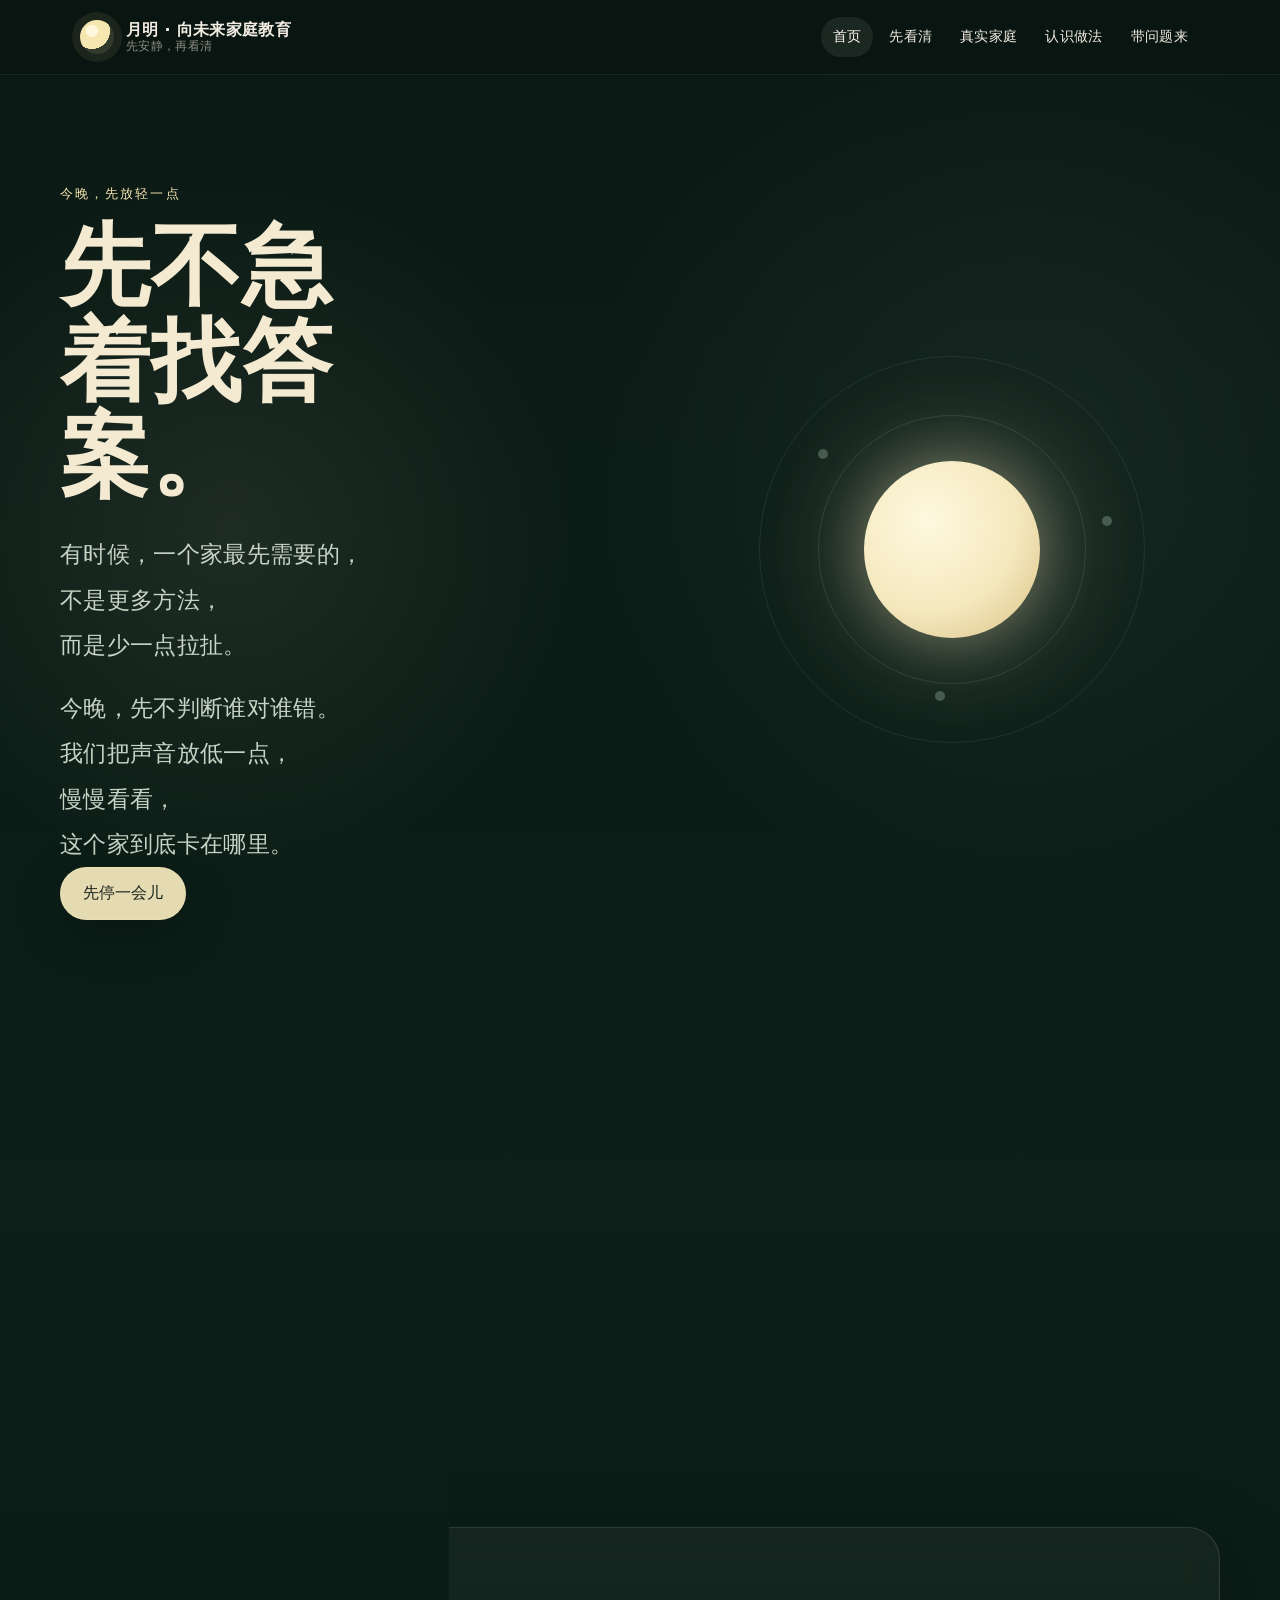
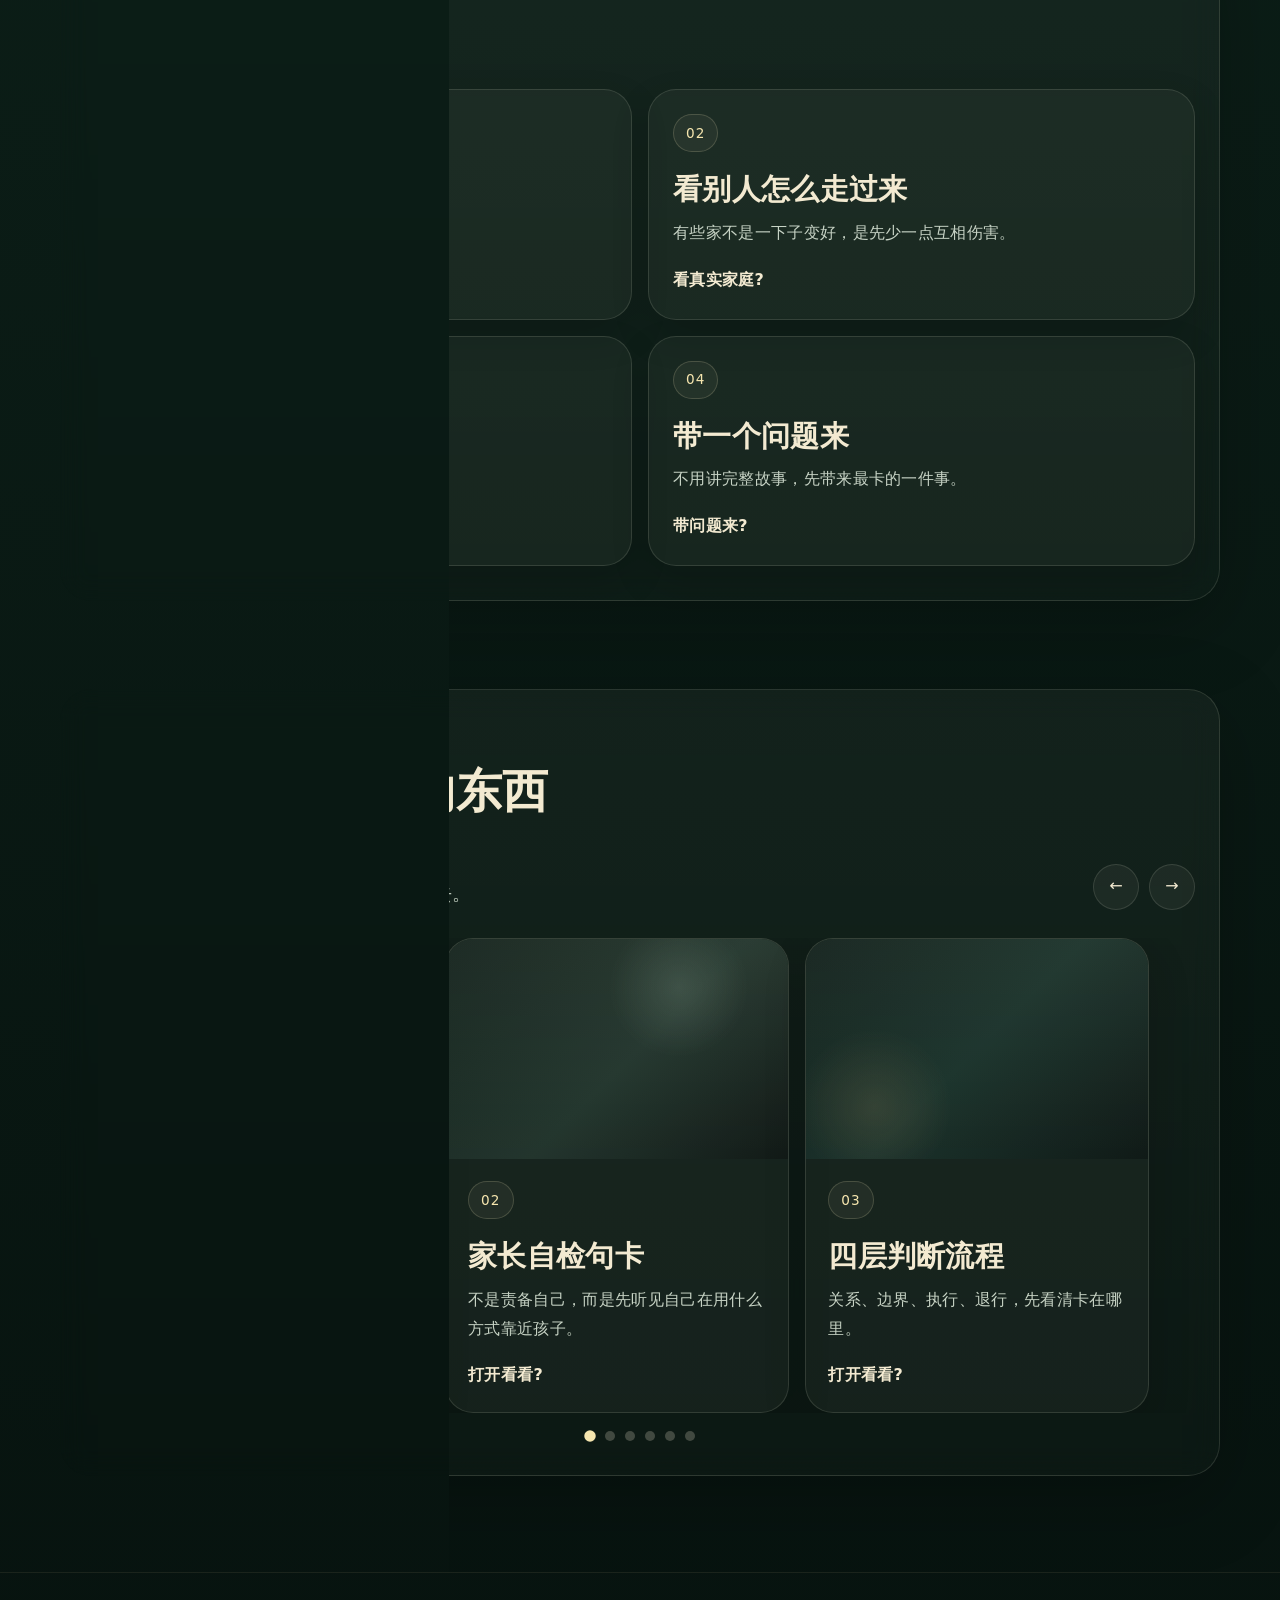
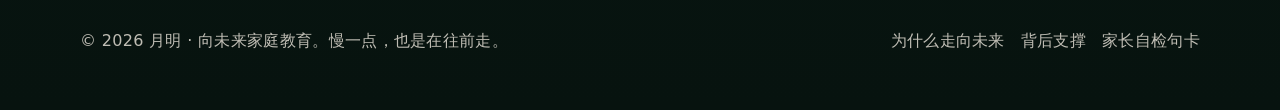
==== commit 8bb0b181: "Rebuild homepage into calm night entry experience" ====
--- a/index.html
+++ b/index.html
@@ -1,288 +1,192 @@
-<!DOCTYPE html>
+﻿<!DOCTYPE html>
 <html lang="zh-CN">
 <head>
-  <meta charset="UTF-8">
-  <meta name="viewport" content="width=device-width, initial-scale=1.0">
-  <title>首页 | 月明·向未来家庭教育</title>
-  <meta name="description" content="先不急着认识我，先看这套做法是怎么从真实家庭现场里慢慢长出来的：从看见、分层、家长支持，到背后托底的支撑结构和孩子可以重新开始的低压力入口。">
-  <meta name="theme-color" content="#245C4D">
-  <meta name="robots" content="index,follow">
-  <link rel="canonical" href="https://yueminghome.github.io/Home-teach/">
-  <meta property="og:locale" content="zh_CN">
-  <meta property="og:type" content="website">
-  <meta property="og:site_name" content="月明·向未来家庭教育">
-  <meta property="og:title" content="首页 | 月明·向未来家庭教育">
-  <meta property="og:description" content="先不急着认识我，先看这套做法是怎么从真实家庭现场里慢慢长出来的：从看见、分层、家长支持，到背后托底的支撑结构和孩子可以重新开始的低压力入口。">
-  <meta property="og:url" content="https://yueminghome.github.io/Home-teach/">
-  <meta property="og:image" content="https://yueminghome.github.io/Home-teach/images/og-cover.png">
-  <meta property="og:image:width" content="1200">
-  <meta property="og:image:height" content="630">
-  <meta property="og:image:alt" content="月明·向未来家庭教育 分享图">
-  <meta name="twitter:card" content="summary_large_image">
-  <meta name="twitter:title" content="首页 | 月明·向未来家庭教育">
-  <meta name="twitter:description" content="先不急着认识我，先看这套做法是怎么从真实家庭现场里慢慢长出来的：从看见、分层、家长支持，到背后托底的支撑结构和孩子可以重新开始的低压力入口。">
-  <meta name="twitter:image" content="https://yueminghome.github.io/Home-teach/images/og-cover.png">
-  <link rel="icon" type="image/svg+xml" href="data:image/svg+xml,%3Csvg xmlns='http://www.w3.org/2000/svg' viewBox='0 0 32 32'%3E%3Crect x='3' y='3' width='26' height='26' rx='8' fill='%23245C4D'/%3E%3Ctext x='16' y='20' text-anchor='middle' fill='white' font-size='13' font-family='Microsoft YaHei'%3E%E6%9C%88%3C/text%3E%3C/svg%3E">
-  <link rel="stylesheet" href="css/style.css">
-  <link rel="manifest" href="site.webmanifest">
-  <script type="application/ld+json">
-[
-  {
-    "@context": "https://schema.org",
-    "@type": "Organization",
-    "name": "月明·向未来家庭教育",
-    "url": "https://yueminghome.github.io/Home-teach/",
-    "logo": "https://yueminghome.github.io/Home-teach/images/og-cover.png",
-    "image": "https://yueminghome.github.io/Home-teach/images/og-cover.png",
-    "description": "从真实家庭现场里长出来的判断、支持与重新开始的低压力入口。",
-    "email": "mailto:ymhomelink@163.com"
-  },
-  {
-    "@context": "https://schema.org",
-    "@type": "WebSite",
-    "name": "月明·向未来家庭教育",
-    "url": "https://yueminghome.github.io/Home-teach/",
-    "description": "从真实家庭现场里长出来的判断、支持与重新开始的低压力入口。",
-    "inLanguage": "zh-CN"
-  },
-  {
-    "@context": "https://schema.org",
-    "@type": "WebSite",
-    "name": "首页 | 月明·向未来家庭教育",
-    "url": "https://yueminghome.github.io/Home-teach/",
-    "description": "先不急着认识我，先看这套做法是怎么从真实家庭现场里慢慢长出来的：从看见、分层、家长支持，到背后托底的支撑结构和孩子可以重新开始的低压力入口。",
-    "isPartOf": {
-      "@type": "WebSite",
-      "name": "月明·向未来家庭教育",
-      "url": "https://yueminghome.github.io/Home-teach/"
-    },
-    "about": {
-      "@type": "Organization",
-      "name": "月明·向未来家庭教育"
-    },
-    "inLanguage": "zh-CN"
-  }
-]
-  </script>
+  <meta charset="UTF-8" />
+  <meta name="viewport" content="width=device-width, initial-scale=1.0" />
+  <meta name="theme-color" content="#07130f" />
+  <link rel="canonical" href="https://yueminghub.github.io/" />
+  <meta property="og:type" content="website" />
+  <meta property="og:site_name" content="Yueming Hub" />
+  <meta property="og:title" content="月明 · 向未来家庭教育" />
+  <meta property="og:description" content="一个安静、克制的家庭教育入口。先不急着找答案，先把声音放低一点，慢慢看看这个家到底卡在哪里。" />
+  <meta property="og:url" content="https://yueminghub.github.io/" />
+  <meta property="og:image" content="https://yueminghub.github.io/images/og-cover.png" />
+  <meta name="twitter:card" content="summary_large_image" />
+  <meta name="twitter:title" content="月明 · 向未来家庭教育" />
+  <meta name="twitter:description" content="一个安静、克制的家庭教育入口。先不急着找答案，先把声音放低一点，慢慢看看这个家到底卡在哪里。" />
+  <meta name="twitter:image" content="https://yueminghub.github.io/images/og-cover.png" />
+  <title>月明 · 向未来家庭教育</title>
+  <meta name="description" content="一个安静、克制的家庭教育入口。先不急着找答案，先把声音放低一点，慢慢看看这个家到底卡在哪里。" />
+
+
+
+<link rel="stylesheet" href="css/style.css" />
+  <script defer src="js/site-shell.js"></script>
+  <script defer src="js/site-ui.js"></script>
+  <script defer src="js/main.js"></script>
 </head>
-<body data-page="home">
+<body class="calm-site night-home" data-page="home">
   <div data-site-header></div>
 
-  <main class="page-shell home-editorial-page">
-    <section class="section home-editorial-hero">
-      <div class="container">
-        <div class="home-editorial__frame">
-          <div class="home-editorial__hero">
-            <div class="home-editorial__copy reveal">
-              <span class="eyebrow">先别急着找方法</span>
-              <h1>先看清这个家卡在哪一层，再决定现在不能先做什么。</h1>
-              <p>我做的不是把一句漂亮话塞给家长，而是在一个真实的家里，先看见失序从哪里开始，先减伤，再重建支持，最后为孩子找到一个低压力重新开始的入口。</p>
-              <div class="btn-row">
-                <a class="btn btn--primary" href="contact.html#group-entry">带着最卡的一件事来</a>
-                <a class="btn btn--secondary" href="about.html">先看这套做法怎么长出来</a>
-              </div>
-            </div>
+  <main id="main" class="home-main" aria-label="首页">
+    <section class="night-hero" aria-labelledby="home-title">
+      <div class="section-shell night-hero__shell">
+        <div class="night-moon" aria-hidden="true">
+          <span class="night-moon__halo"></span>
+          <span class="night-moon__ring night-moon__ring--one"></span>
+          <span class="night-moon__ring night-moon__ring--two"></span>
+          <span class="night-moon__core"></span>
+          <span class="night-moon__mist night-moon__mist--one"></span>
+          <span class="night-moon__mist night-moon__mist--two"></span>
+          <span class="night-moon__mist night-moon__mist--three"></span>
+        </div>
 
-            <aside class="home-editorial__summary reveal" aria-label="首页导读">
-              <span class="home-editorial__summary-label">首页导读</span>
-              <ol class="home-editorial__summary-list">
-                <li>
-                  <strong>为什么我总先判断层位</strong>
-                  <p>很多家先缺的不是方法，而是先后顺序。</p>
-                </li>
-                <li>
-                  <strong>家长支持是怎么接上的</strong>
-                  <p>看见要能变成家长带得回家的话和动作。</p>
-                </li>
-                <li>
-                  <strong>为什么孩子的入口必须低压力</strong>
-                  <p>不是再压一次，而是让人重新愿意动一下。</p>
-                </li>
-                <li>
-                  <strong>背后那一半到底在托什么</strong>
-                  <p>边界、回访、修正，以及不靠当天硬撑的稳定性。</p>
-                </li>
-              </ol>
-              <a class="text-link" href="engine.html">继续看背后托住的那一半</a>
-            </aside>
+        <div class="night-hero__copy reveal-soft">
+          <p class="eyebrow">今晚，先放轻一点</p>
+          <h1 id="home-title">先不急着找答案。</h1>
+          <div class="night-hero__poem">
+            <p>有时候，一个家最先需要的，<br />不是更多方法，<br />而是少一点拉扯。</p>
+            <p>今晚，先不判断谁对谁错。<br />我们把声音放低一点，<br />慢慢看看，<br />这个家到底卡在哪里。</p>
           </div>
-
-          <div class="home-editorial__signals reveal" aria-label="核心判断">
-            <div class="home-editorial__signal">
-              <span>判断顺序</span>
-              <p>先看关系、边界、执行、价值，分清先后，不跨层硬修。</p>
-            </div>
-            <div class="home-editorial__signal">
-              <span>工作方式</span>
-              <p>先停错位动作，再把看见变成家长能接得住的一两句话。</p>
-            </div>
-            <div class="home-editorial__signal">
-              <span>最后目标</span>
-              <p>先稳住家庭，再给孩子一个不那么压人的重新开始入口。</p>
-            </div>
-          </div>
+          <button class="soft-button primary js-home-awake" type="button" aria-label="先停一会儿，然后继续进入下一段">先停一会儿</button>
         </div>
       </div>
     </section>
 
-    <section class="section">
-      <div class="container">
-        <div class="home-editorial__intro">
-          <div class="reveal">
-            <div class="section-head">
-              <span class="eyebrow">这套做法从哪里来</span>
-              <h2>它不是空想出来的，是被一个个真实家庭逼出来的。</h2>
-            </div>
-            <div class="home-editorial__essay">
-              <p>我越来越不愿意把家庭教育讲成一套轻飘飘的方法。很多家真正卡住的，不是再学一招，而是没有人先帮他们看清：现在到底卡在哪里，什么该先停，什么不能马上推进。</p>
-              <p>也是从这些现场里，我慢慢长出一个更稳定的工作顺序：先看层位，再接住家长，再把经验留下来，最后才谈孩子如何低压力地重新开始。</p>
-            </div>
-          </div>
+    <section id="home-state" class="night-state" aria-labelledby="state-title">
+      <div class="section-shell narrow reveal-item">
+        <p class="eyebrow">先从今天开始</p>
+        <h2 id="state-title">现在，最像哪一种？</h2>
+        <p class="section-lead">不用一次讲完整个故事。<br />先点一下，最像今天的状态。</p>
 
-          <aside class="home-editorial__memo reveal">
-            <span class="eyebrow">我后来才明白</span>
-            <p>先长出“怎么看”，比先长出“怎么做”更重要。</p>
-            <p>顺序错了，再好的建议，也可能只是新的压力。</p>
-          </aside>
+        <div class="night-state__choices" role="list" aria-label="家庭当前状态选择">
+          <button class="night-state__choice" type="button" data-state="explosive" aria-label="选择：一说就炸">一说就炸</button>
+          <button class="night-state__choice" type="button" data-state="silent" aria-label="选择：谁也不想再说">谁也不想再说</button>
+          <button class="night-state__choice" type="button" data-state="withdrawn" aria-label="选择：孩子退回房间">孩子退回房间</button>
+          <button class="night-state__choice" type="button" data-state="chaos" aria-label="选择：我越管越乱">我越管越乱</button>
+          <button class="night-state__choice" type="button" data-state="tired" aria-label="选择：我也快撑不住了">我也快撑不住了</button>
         </div>
 
-        <div class="home-sequence">
-          <article class="home-sequence__item reveal">
-            <span class="home-sequence__num">01</span>
-            <div class="home-sequence__body">
-              <h3>先收住现场</h3>
-              <p>不是先画理论图，而是先面对那个已经失序、失力、失去连接的家。</p>
-            </div>
+        <div class="night-state__response" data-state-response aria-live="polite" hidden>
+          <h3 data-state-response-title>我们先不急着解决全部。</h3>
+          <p data-state-response-text>只先看清第一步，已经够了。</p>
+          <a class="soft-button secondary" href="system.html">看看这个家卡在哪里</a>
+        </div>
+      </div>
+    </section>
+
+    <section class="night-routes" aria-labelledby="route-title">
+      <div class="section-shell reveal-item">
+        <p class="eyebrow">慢慢进入</p>
+        <h2 id="route-title">四个安静入口</h2>
+        <div class="night-routes__grid">
+          <article class="night-route-card reveal-item">
+            <span class="night-route-card__number">01</span>
+            <h3>先看清</h3>
+            <p>不急着改变孩子，先看这个家卡在哪一层。</p>
+            <a class="text-link" href="system.html">看判断方式</a>
           </article>
-          <article class="home-sequence__item reveal">
-            <span class="home-sequence__num">02</span>
-            <div class="home-sequence__body">
-              <h3>再判断层位</h3>
-              <p>先分清是关系、边界、执行还是价值出了问题，避免跨层修补。</p>
-            </div>
+          <article class="night-route-card reveal-item">
+            <span class="night-route-card__number">02</span>
+            <h3>看别人怎么走过来</h3>
+            <p>有些家不是一下子变好，是先少一点互相伤害。</p>
+            <a class="text-link" href="cases.html">看真实家庭</a>
           </article>
-          <article class="home-sequence__item reveal">
-            <span class="home-sequence__num">03</span>
-            <div class="home-sequence__body">
-              <h3>再把话变成家长能带回家的动作</h3>
-              <p>看见不能只停在我这里，要变成家长能复述、能开始做的一两句话。</p>
-            </div>
+          <article class="night-route-card reveal-item">
+            <span class="night-route-card__number">03</span>
+            <h3>再认识这套做法</h3>
+            <p>如果你想知道，我为什么这样看一个家。</p>
+            <a class="text-link" href="about.html">慢慢认识</a>
           </article>
-          <article class="home-sequence__item reveal">
-            <span class="home-sequence__num">04</span>
-            <div class="home-sequence__body">
-              <h3>最后给孩子新的入口</h3>
-              <p>当家里稍微稳一点，才开始追问：怎样让孩子低压力地重新动起来。</p>
-            </div>
+          <article class="night-route-card reveal-item">
+            <span class="night-route-card__number">04</span>
+            <h3>带一个问题来</h3>
+            <p>不用讲完整故事，先带来最卡的一件事。</p>
+            <a class="text-link" href="contact.html">带问题来</a>
           </article>
         </div>
       </div>
     </section>
 
-    <section class="section section--soft">
-      <div class="container">
-        <div class="section-head reveal">
-          <span class="eyebrow">我现在主要在做什么</span>
-          <h2>首页先把四条工作线讲清楚，你可以按自己的问题进入。</h2>
+    <section class="night-work" aria-labelledby="work-title">
+      <div class="section-shell reveal-item">
+        <div class="night-work__intro">
+          <div>
+            <p class="eyebrow">慢慢翻到这里</p>
+            <h2 id="work-title">一些已经做出来的东西</h2>
+            <p class="section-lead">不用一下子看完。<br />可以慢慢滑，看到哪一个有感觉，再点进去。</p>
+          </div>
+          <div class="work-carousel__controls">
+            <button class="work-carousel__arrow" type="button" data-carousel-prev aria-label="查看上一张作品卡片">←</button>
+            <button class="work-carousel__arrow" type="button" data-carousel-next aria-label="查看下一张作品卡片">→</button>
+          </div>
         </div>
 
-        <div class="home-route-list">
-          <a class="home-route reveal" href="system.html" aria-label="进入：先看在哪一层">
-            <span class="home-route__num">01</span>
-            <div class="home-route__main">
-              <h3 class="home-route__title">先看在哪一层</h3>
-              <p class="home-route__copy">我先判断这个家卡在关系、边界、执行还是价值，再决定现在不能先做什么。</p>
+        <section class="work-carousel" aria-label="作品集轮播" aria-roledescription="carousel">
+          <div class="work-carousel__viewport" tabindex="0" data-carousel-viewport>
+            <div class="work-carousel__track">
+              <article class="work-card" data-slide>
+                <div class="work-card__cover work-card__cover--01" aria-hidden="true"></div>
+                <div class="work-card__body">
+                  <span class="work-card__index">01</span>
+                  <h3>家庭卡点判断图</h3>
+                  <p>把混乱的现场，先分成能看见的几层。</p>
+                  <a class="text-link" href="system.html">打开看看</a>
+                </div>
+              </article>
+              <article class="work-card" data-slide>
+                <div class="work-card__cover work-card__cover--02" aria-hidden="true"></div>
+                <div class="work-card__body">
+                  <span class="work-card__index">02</span>
+                  <h3>家长自检句卡</h3>
+                  <p>不是责备自己，而是先听见自己在用什么方式靠近孩子。</p>
+                  <a class="text-link" href="resources/parent-checklist.html">打开看看</a>
+                </div>
+              </article>
+              <article class="work-card" data-slide>
+                <div class="work-card__cover work-card__cover--03" aria-hidden="true"></div>
+                <div class="work-card__body">
+                  <span class="work-card__index">03</span>
+                  <h3>四层判断流程</h3>
+                  <p>关系、边界、执行、退行，先看清卡在哪里。</p>
+                  <a class="text-link" href="resources/judge-flowchart.html">打开看看</a>
+                </div>
+              </article>
+              <article class="work-card" data-slide>
+                <div class="work-card__cover work-card__cover--04" aria-hidden="true"></div>
+                <div class="work-card__body">
+                  <span class="work-card__index">04</span>
+                  <h3>真实家庭复盘</h3>
+                  <p>不是成功故事，是一个家怎么先停止继续受伤。</p>
+                  <a class="text-link" href="cases.html">打开看看</a>
+                </div>
+              </article>
+              <article class="work-card" data-slide>
+                <div class="work-card__cover work-card__cover--05" aria-hidden="true"></div>
+                <div class="work-card__body">
+                  <span class="work-card__index">05</span>
+                  <h3>第一次问题收纳</h3>
+                  <p>不用完整讲述，只先放下眼前最卡的一件事。</p>
+                  <a class="text-link" href="contact.html">打开看看</a>
+                </div>
+              </article>
+              <article class="work-card" data-slide>
+                <div class="work-card__cover work-card__cover--06" aria-hidden="true"></div>
+                <div class="work-card__body">
+                  <span class="work-card__index">06</span>
+                  <h3>慢慢认识这套做法</h3>
+                  <p>这不是一套快速话术，而是一种先看清现场的方式。</p>
+                  <a class="text-link" href="about.html">打开看看</a>
+                </div>
+              </article>
             </div>
-            <div class="home-route__meta">关系 / 边界 / 执行 / 价值</div>
-          </a>
-
-          <a class="home-route reveal" href="system.html" aria-label="进入：家长能接住的支持">
-            <span class="home-route__num">02</span>
-            <div class="home-route__main">
-              <h3 class="home-route__title">家长能接住的支持</h3>
-              <p class="home-route__copy">把判断翻译成家长能听懂、能复述、能带回家开始做的一两句话和动作。</p>
-            </div>
-            <div class="home-route__meta">把看见变成能开口的话</div>
-          </a>
-
-          <a class="home-route reveal" href="value.html" aria-label="进入：给孩子重新开始的入口">
-            <span class="home-route__num">03</span>
-            <div class="home-route__main">
-              <h3 class="home-route__title">给孩子重新开始的入口</h3>
-              <p class="home-route__copy">不把 AI 当答案，而把它和小作品当成一些孩子可以低压力重新开始的入口。</p>
-            </div>
-            <div class="home-route__meta">不是追赶，是重新起步</div>
-          </a>
-
-          <a class="home-route reveal" href="engine.html" aria-label="进入：背后托住的那一半">
-            <span class="home-route__num">04</span>
-            <div class="home-route__main">
-              <h3 class="home-route__title">背后托住的那一半</h3>
-              <p class="home-route__copy">把边界、回访、修正和经验沉淀接住，让重要判断不至于一次次散掉。</p>
-            </div>
-            <div class="home-route__meta">不靠当天硬撑</div>
-          </a>
-        </div>
-      </div>
-    </section>
-
-    <section class="section">
-      <div class="container">
-        <div class="section-head reveal">
-          <span class="eyebrow">为什么这套东西能留下来</span>
-          <h2>因为它不是一开始就对，而是一遍遍被修出来的。</h2>
-        </div>
-        <div class="home-proof-grid">
-          <article class="home-proof-card reveal">
-            <span class="card-label">真实的家</span>
-            <h3>先看它怎样在具体现场里成立</h3>
-            <p>不是只看结果，而是看表面问题、真实层位、先停什么、后建什么，变化怎样一点点出现。</p>
-          </article>
-          <article class="home-proof-card reveal">
-            <span class="card-label">误判与修正</span>
-            <h3>承认原来问题不在这里</h3>
-            <p>真正长出来的东西，一定伴随一次次承认看错，而不是把同样的错重复得越来越熟练。</p>
-          </article>
-          <article class="home-proof-card reveal">
-            <span class="card-label">背后托底</span>
-            <h3>把值得留下来的留下来</h3>
-            <p>那些真的能减伤、能往前推一步、能托住边界的经验，会慢慢沉下来，变成稳定能力。</p>
-          </article>
-        </div>
-        <p class="home-proof-link reveal">
-          <a class="text-link" href="cases.html">去看几个真实家庭是怎么走过来的</a>
-        </p>
-      </div>
-    </section>
-
-    <section class="section home-final">
-      <div class="container">
-        <div class="home-final__panel reveal">
-          <div class="home-final__copy">
-            <span class="eyebrow">带着问题来</span>
-            <h2>如果你已经知道，家里现在最卡的是哪一件事，就从那里开始。</h2>
-            <p>不用先把故事讲得很完整。先把最反复、最难受、最不知道从哪里动的那一件事带来，我先帮你看清它现在卡在哪一层。</p>
           </div>
-          <div class="home-final__actions">
-            <a class="btn btn--primary" href="contact.html#group-entry">带着最卡的一件事来</a>
-            <a class="btn btn--secondary" href="about.html">继续了解我怎么工作的</a>
-          </div>
-        </div>
+          <div class="work-carousel__dots" data-carousel-dots aria-label="作品轮播分页"></div>
+        </section>
       </div>
     </section>
   </main>
 
-  <div class="sticky-cta-mobile" data-sticky-cta aria-hidden="true">
-    <div class="sticky-cta-mobile__inner">
-      <span class="sticky-cta-mobile__text">先带着最卡的一件事来</span>
-      <a class="btn btn--primary" href="contact.html#group-entry">进入连接</a>
-    </div>
-  </div>
-
   <div data-site-footer></div>
-
-  <script src="js/site-shell.js"></script>
-  <script src="js/site-ui.js"></script>
-  <script src="js/main.js"></script>
 </body>
 </html>
--- a/css/style.css
+++ b/css/style.css
@@ -1,37 +1,34 @@
 :root {
-  --bg: #ffffff;
-  --bg-soft: #f5faf7;
-  --bg-deep: #ecf4ef;
-  --surface: rgba(255, 255, 255, 0.92);
-  --surface-strong: #ffffff;
-  --surface-dark: #163a31;
-  --ink: #14201b;
-  --ink-soft: #375046;
-  --ink-muted: #556a60;
-  --accent: #245c4d;
-  --accent-strong: #1b473c;
-  --accent-08: rgba(36, 92, 77, 0.08);
-  --accent-12: rgba(36, 92, 77, 0.12);
-  --accent-18: rgba(36, 92, 77, 0.18);
-  --accent-22: rgba(36, 92, 77, 0.22);
-  --accent-32: rgba(36, 92, 77, 0.32);
-  --accent-soft: var(--accent-08);
-  --accent-warm: #8bb299;
-  --line: var(--accent-12);
-  --line-strong: var(--accent-22);
-  --shadow-soft: 0 24px 60px rgba(25, 56, 47, 0.08);
-  --shadow-card: 0 18px 42px rgba(25, 56, 47, 0.06);
+  --paper: #F3EEE6;
+  --paper-soft: #FBF8F1;
+  --moon: #F6E6AF;
+  --moon-deep: #DDBE7E;
+  --sage: #94ACA0;
+  --sage-light: #DCE7DD;
+  --deep: #213B35;
+  --ink: #2E3935;
+  --muted: #718078;
+  --line: rgba(33, 59, 53, 0.12);
+  --warm: #C7A47A;
+  --white: rgba(255, 255, 255, 0.72);
+  --shadow: 0 26px 80px rgba(33, 59, 53, 0.10);
+  --home-bg: #192826;
+  --home-bg-soft: #243734;
+  --home-bg-deep: #101b1a;
+  --home-ink: #F2ECE2;
+  --home-ink-soft: rgba(242, 236, 226, 0.78);
+  --home-line: rgba(246, 230, 175, 0.16);
+  --home-card: rgba(255, 255, 255, 0.05);
+  --home-card-strong: rgba(255, 255, 255, 0.08);
+  --home-shadow: 0 24px 80px rgba(3, 8, 8, 0.34);
   --radius-xl: 32px;
-  --radius-lg: 24px;
   --radius-md: 18px;
-  --radius-sm: 14px;
-  --max-width: 1200px;
-  --font-sans: "Microsoft YaHei UI", "Microsoft YaHei", "PingFang SC", "Noto Sans SC", sans-serif;
-}
-
-*,
-*::before,
-*::after {
+  --max: 1120px;
+  --font-serif: "LXGW WenKai", "Noto Serif SC", "Source Han Serif SC", "Songti SC", "Microsoft YaHei", serif;
+  --font-sans: "Noto Sans SC", "PingFang SC", "Microsoft YaHei", system-ui, -apple-system, sans-serif;
+}
+
+* {
   box-sizing: border-box;
 }
 
@@ -41,1879 +38,1844 @@
 
 body {
   margin: 0;
-  min-width: 320px;
-  color: var(--ink-soft);
-  font: 400 16px/1.72 var(--font-sans);
+  min-height: 100vh;
   background:
-    radial-gradient(circle at top left, rgba(139, 178, 153, 0.16), transparent 26%),
-    radial-gradient(circle at top right, var(--accent-08), transparent 24%),
-    linear-gradient(180deg, #fbfefd 0%, #ffffff 24%, #f8fcf9 100%);
-}
-
-body.nav-open {
-  overflow: hidden;
-}
-
-img {
-  display: block;
-  max-width: 100%;
+    radial-gradient(circle at top left, rgba(255, 248, 217, 0.52), transparent 34rem),
+    radial-gradient(circle at right 18rem, rgba(220, 231, 221, 0.54), transparent 30rem),
+    var(--paper);
+  color: var(--ink);
+  font-family: var(--font-sans);
+  line-height: 1.8;
+  letter-spacing: 0.02em;
+}
+
+body.calm-site {
+  background:
+    radial-gradient(circle at 18% 16%, rgba(246, 230, 175, 0.12), transparent 22rem),
+    radial-gradient(circle at 82% 14%, rgba(148, 172, 160, 0.14), transparent 24rem),
+    linear-gradient(180deg, #21322f 0%, var(--home-bg) 42%, var(--home-bg-deep) 100%);
+  color: var(--home-ink);
+}
+
+body::before {
+  content: "";
+  position: fixed;
+  inset: 0;
+  pointer-events: none;
+  background-image:
+    linear-gradient(rgba(33, 59, 53, 0.018) 1px, transparent 1px),
+    linear-gradient(90deg, rgba(33, 59, 53, 0.014) 1px, transparent 1px);
+  background-size: 46px 46px;
+  mask-image: linear-gradient(to bottom, rgba(0,0,0,0.32), transparent 70%);
+  z-index: -1;
+}
+
+body.calm-site::before {
+  background-image:
+    linear-gradient(rgba(255, 255, 255, 0.02) 1px, transparent 1px),
+    linear-gradient(90deg, rgba(255, 255, 255, 0.016) 1px, transparent 1px);
+  mask-image: linear-gradient(to bottom, rgba(0,0,0,0.44), transparent 78%);
 }
 
 a {
   color: inherit;
-}
-
-p {
-  margin: 0 0 1rem;
-}
-
-h1,
-h2,
-h3,
-h4 {
-  margin: 0;
-  color: var(--ink);
-  line-height: 1.3;
-  font-weight: 700;
-}
-
-h1 {
-  font-size: clamp(2.6rem, 5vw, 5rem);
-}
-
-h2 {
-  font-size: clamp(2rem, 3.6vw, 3.35rem);
-}
-
-h3 {
-  font-size: clamp(1.25rem, 2vw, 1.72rem);
-}
-
-h1 + p,
-h2 + p,
-h3 + p {
-  margin-top: 14px;
-}
-
-ul {
-  margin: 0;
-  padding-left: 1.2rem;
-}
-
-.container {
-  width: min(var(--max-width), calc(100% - 40px));
+  text-decoration: none;
+}
+
+button,
+input,
+textarea,
+select {
+  font: inherit;
+}
+
+button {
+  cursor: pointer;
+}
+
+.skip-link {
+  position: absolute;
+  left: 16px;
+  top: -60px;
+  z-index: 100;
+  padding: 10px 14px;
+  border-radius: 999px;
+  background: var(--deep);
+  color: var(--paper-soft);
+  transition: top 180ms ease;
+}
+
+.skip-link:focus {
+  top: 16px;
+}
+
+.site-header {
+  position: sticky;
+  top: 0;
+  z-index: 20;
+  backdrop-filter: blur(18px);
+  background: rgba(247, 243, 234, 0.78);
+  border-bottom: 1px solid var(--line);
+}
+
+body.calm-home {
+  background:
+    radial-gradient(circle at 18% 20%, rgba(246, 230, 175, 0.14), transparent 20rem),
+    radial-gradient(circle at 82% 16%, rgba(148, 172, 160, 0.13), transparent 22rem),
+    radial-gradient(circle at 50% 72%, rgba(199, 164, 122, 0.12), transparent 22rem),
+    linear-gradient(180deg, #20312e 0%, var(--home-bg) 42%, var(--home-bg-deep) 100%);
+}
+
+body.calm-site .site-header {
+  background: rgba(16, 27, 26, 0.56);
+  border-bottom-color: rgba(246, 230, 175, 0.08);
+}
+
+body.calm-site .brand,
+body.calm-site .brand-text strong,
+body.calm-site .site-nav a,
+body.calm-site .nav-toggle {
+  color: var(--home-ink);
+}
+
+body.calm-site .brand-text span {
+  color: rgba(242, 236, 226, 0.56);
+}
+
+body.calm-site .brand-mark {
+  background:
+    radial-gradient(circle at 35% 32%, #fff8dc 0 18%, var(--moon) 19% 56%, rgba(246, 230, 175, 0.18) 57% 100%);
+  box-shadow: 0 0 0 8px rgba(246, 230, 175, 0.08);
+}
+
+body.calm-site .site-nav a:hover,
+body.calm-site .site-nav a:focus-visible,
+body.calm-site .site-nav a.is-active {
+  background: rgba(255, 255, 255, 0.08);
+  color: #fff9f0;
+}
+
+body.calm-site .nav-toggle {
+  border-color: rgba(255, 255, 255, 0.1);
+  background: rgba(255, 255, 255, 0.04);
+}
+
+.site-header-inner,
+.site-footer-inner,
+.section-shell {
+  width: min(calc(100% - 40px), var(--max));
   margin: 0 auto;
 }
 
-.page-shell {
-  padding-top: 94px;
-}
-
-.section {
-  padding: 92px 0;
-}
-
-.section--soft {
-  position: relative;
-}
-
-.section--soft::before {
-  content: "";
-  position: absolute;
-  inset: 18px 0;
-  background: linear-gradient(180deg, rgba(236, 244, 239, 0.65), rgba(245, 250, 247, 0.28));
-  z-index: 0;
-}
-
-.section--soft .container {
-  position: relative;
-  z-index: 1;
-}
-
-.section-head {
-  max-width: 880px;
-  margin-bottom: 34px;
-}
-
-.section-head h2 {
-  margin-bottom: 14px;
-}
-
-.section-head p {
-  color: var(--ink-soft);
-  font-size: 1.05rem;
-  max-width: 60ch;
-}
-
-.eyebrow {
-  display: inline-flex;
-  align-items: center;
-  gap: 10px;
-  margin-bottom: 18px;
-  color: var(--accent);
-  font-size: 0.82rem;
-  font-weight: 700;
-  letter-spacing: 0.08em;
-}
-
-.eyebrow::before {
-  content: "";
-  width: 32px;
-  height: 1px;
-  background: var(--accent);
-}
-
-.btn-row {
-  display: flex;
-  flex-wrap: wrap;
-  gap: 14px;
-}
-
-.btn {
-  display: inline-flex;
-  align-items: center;
-  justify-content: center;
-  min-height: 52px;
-  padding: 0 24px;
-  border: 1px solid var(--line);
-  border-radius: 999px;
-  background: transparent;
-  color: var(--ink);
-  font-weight: 700;
-  text-decoration: none;
-  transition: transform 0.2s ease, background-color 0.2s ease, border-color 0.2s ease, color 0.2s ease;
-}
-
-.btn:hover {
-  transform: translateY(-1px);
-}
-
-.btn--primary {
-  border-color: var(--accent);
-  background: var(--accent);
-  color: #ffffff;
-}
-
-.btn--secondary {
-  background: rgba(255, 255, 255, 0.9);
-}
-
-.btn--ghost {
-  color: var(--ink-soft);
-}
-
-.text-link {
-  display: inline-flex;
-  align-items: center;
-  gap: 10px;
-  color: var(--accent-strong);
-  font-weight: 700;
-  text-decoration: none;
-}
-
-.text-link::after {
-  content: "→";
-}
-
-.panel {
-  padding: 28px;
-  border: 1px solid var(--line);
-  border-radius: var(--radius-lg);
-  background: var(--surface);
-  box-shadow: var(--shadow-card);
-  backdrop-filter: blur(10px);
-}
-
-.panel--visual {
-  padding: 34px;
-}
-
-.quote-panel {
-  padding: 34px;
-  border-radius: var(--radius-lg);
-  background: linear-gradient(180deg, rgba(22, 58, 49, 0.98), rgba(19, 48, 40, 0.98));
-  color: rgba(248, 252, 249, 0.88);
-  box-shadow: var(--shadow-soft);
-}
-
-.quote-panel strong,
-.quote-panel h3 {
-  color: #ffffff;
-}
-
-.quote-panel p:last-child {
-  margin-bottom: 0;
-}
-
-.split-layout {
-  display: grid;
-  grid-template-columns: minmax(0, 1.15fr) minmax(300px, 0.85fr);
-  gap: 24px;
-  align-items: stretch;
-}
-
-.page-hero,
-.hero--growth {
-  padding: 32px 0 18px;
-}
-
-.page-hero__grid,
-.growth-hero__grid {
-  display: grid;
-  grid-template-columns: minmax(0, 1.18fr) minmax(300px, 0.82fr);
-  gap: 0;
-  align-items: stretch;
-  overflow: hidden;
-  border: 1px solid rgba(20, 32, 27, 0.08);
-  border-radius: 30px;
-  background: rgba(255, 255, 255, 0.9);
-  box-shadow: 0 24px 52px rgba(20, 32, 27, 0.05);
-}
-
-.page-hero__copy,
-.page-hero__aside,
-.growth-hero__copy {
-  padding: 38px;
-  border: 0;
-  border-radius: 0;
-  background: transparent;
-  box-shadow: none;
-}
-
-.page-hero__copy h1,
-.growth-hero__copy h1,
-.panel h2,
-.panel h3,
-.quote-panel h2,
-.quote-panel h3,
-.service-card h3,
-.case-card h3,
-.map-card h3,
-.summary-card h3,
-.contact-card h2,
-.contact-card h3 {
-  margin-bottom: 12px;
-}
-
-.page-hero__copy p,
-.growth-hero__copy p {
-  color: var(--ink-soft);
-  font-size: 1.05rem;
-  max-width: 60ch;
-}
-
-.page-hero__aside {
-  border-left: 1px solid rgba(20, 32, 27, 0.08);
-  background: rgba(243, 247, 243, 0.88);
-}
-
-.page-hero__aside strong {
-  display: block;
-  margin-bottom: 12px;
-  color: var(--ink);
-  font-size: 1.05rem;
-}
-
-.page-hero__aside ul,
-.quote-panel ul,
-.panel ul,
-.contact-card ul,
-.service-card ul,
-.evidence-card ul {
-  display: grid;
-  gap: 10px;
-  color: var(--ink-soft);
-}
-
-.site-header {
-  position: fixed;
-  inset: 0 0 auto;
-  z-index: 20;
-  border-bottom: 1px solid rgba(20, 32, 27, 0.08);
-  background: rgba(255, 255, 255, 0.92);
-  backdrop-filter: blur(18px);
-}
-
-.site-header__inner {
+.site-header-inner {
+  min-height: 74px;
   display: flex;
   align-items: center;
   justify-content: space-between;
-  gap: 28px;
-  min-height: 82px;
-}
-
-.brand-lockup {
+  gap: 24px;
+}
+
+.brand {
   display: inline-flex;
   align-items: center;
-  gap: 14px;
-  min-width: 0;
-  text-decoration: none;
-}
-
-.brand-lockup__mark {
+  gap: 12px;
+  color: var(--deep);
+}
+
+.brand-mark {
+  width: 34px;
+  height: 34px;
+  border-radius: 999px;
+  background:
+    radial-gradient(circle at 35% 32%, #fffef0 0 22%, var(--moon) 23% 60%, rgba(245,233,184,0.3) 61% 100%);
+  box-shadow: 0 0 0 8px rgba(255,248,217,0.32);
+}
+
+.brand-text {
+  display: flex;
+  flex-direction: column;
+  line-height: 1.2;
+}
+
+.brand-text strong {
+  font-size: 16px;
+  font-weight: 700;
+}
+
+.brand-text span {
+  font-size: 12px;
+  color: var(--muted);
+}
+
+.site-nav {
+  display: flex;
+  align-items: center;
+  gap: 4px;
+}
+
+.site-nav a {
   display: inline-flex;
+  align-items: center;
+  min-height: 40px;
+  padding: 6px 12px;
+  border-radius: 999px;
+  color: rgba(33, 59, 53, 0.74);
+  font-size: 14px;
+  transition: background 180ms ease, color 180ms ease;
+}
+
+.site-nav a:hover,
+.site-nav a:focus-visible,
+.site-nav a.is-active {
+  color: var(--deep);
+  background: rgba(220, 231, 221, 0.72);
+  outline: none;
+}
+
+.nav-toggle {
+  display: none;
   align-items: center;
   justify-content: center;
   width: 42px;
   height: 42px;
-  flex: 0 0 auto;
-  border-radius: 14px;
-  background: var(--accent);
-  color: #ffffff;
-  font-size: 1.05rem;
-  font-weight: 700;
-}
-
-.brand-lockup__text {
+  border: 1px solid var(--line);
+  border-radius: 999px;
+  background: var(--white);
+  color: var(--deep);
+}
+
+.nav-toggle span,
+.nav-toggle span::before,
+.nav-toggle span::after {
+  content: "";
+  display: block;
+  width: 18px;
+  height: 1.5px;
+  border-radius: 999px;
+  background: currentColor;
+  position: relative;
+}
+
+.nav-toggle span::before {
+  position: absolute;
+  top: -6px;
+}
+
+.nav-toggle span::after {
+  position: absolute;
+  top: 6px;
+}
+
+.home-main {
+  overflow: hidden;
+}
+
+.home-hero {
+  position: relative;
+  min-height: calc(100vh - 74px);
+  display: grid;
+  align-items: center;
+  padding: 92px 20px 76px;
+  text-align: left;
+}
+
+.home-hero::before {
+  content: "";
+  position: absolute;
+  inset: 0;
+  pointer-events: none;
+  background:
+    linear-gradient(90deg, rgba(16, 27, 26, 0.52) 0%, rgba(16, 27, 26, 0.32) 34%, rgba(16, 27, 26, 0.08) 58%, transparent 76%),
+    radial-gradient(circle at 68% 42%, rgba(246, 230, 175, 0.04), transparent 22rem);
+  z-index: 0;
+}
+
+.quiet-orbit {
+  position: absolute;
+  top: 42%;
+  left: 72%;
+  width: min(32vw, 360px);
+  aspect-ratio: 1;
+  transform: translate(-50%, -50%);
+  pointer-events: none;
+  opacity: 0.6;
+  z-index: 0;
+}
+
+.moon-core {
+  position: absolute;
+  inset: 31%;
+  border-radius: 999px;
+  background: radial-gradient(circle at 38% 34%, #fff8dc, var(--moon) 58%, rgba(221, 190, 126, 0.92));
+  box-shadow:
+    0 0 55px rgba(246, 230, 175, 0.42),
+    0 0 120px rgba(215, 185, 140, 0.12);
+  animation: moon-breathe 6.4s ease-in-out infinite;
+}
+
+.moon-ring {
+  position: absolute;
+  border: 1px solid rgba(143, 175, 154, 0.26);
+  border-radius: 999px;
+  animation: ring-breathe 6.4s ease-in-out infinite;
+}
+
+.moon-ring-one {
+  inset: 20%;
+}
+
+.moon-ring-two {
+  inset: 7%;
+  animation-delay: 1.2s;
+  border-color: rgba(215, 185, 140, 0.23);
+}
+
+.moon-dust {
+  position: absolute;
+  width: 8px;
+  height: 8px;
+  border-radius: 999px;
+  background: rgba(143, 175, 154, 0.42);
+  animation: dust-float 8s ease-in-out infinite;
+}
+
+.dust-one { left: 18%; top: 28%; }
+.dust-two { right: 16%; top: 42%; animation-delay: 1.7s; }
+.dust-three { left: 47%; bottom: 13%; animation-delay: 3s; }
+
+.hero-copy {
+  position: relative;
+  z-index: 1;
+  width: min(600px, 100%);
+  margin-right: auto;
+  padding: 44px 32px;
+  border-radius: var(--radius-xl);
+}
+
+body.calm-home .hero-copy {
+  padding: 52px 36px;
+  background:
+    linear-gradient(180deg, rgba(21, 34, 32, 0.62), rgba(21, 34, 32, 0.32)),
+    linear-gradient(180deg, rgba(255, 255, 255, 0.045), rgba(255, 255, 255, 0.02));
+  border: 1px solid rgba(246, 230, 175, 0.14);
+  box-shadow:
+    0 30px 90px rgba(3, 8, 8, 0.38),
+    inset 0 1px 0 rgba(255, 255, 255, 0.04);
+  backdrop-filter: blur(16px);
+}
+
+.eyebrow {
+  margin: 0 0 16px;
+  color: var(--sage);
+  font-size: 13px;
+  letter-spacing: 0.22em;
+  text-transform: uppercase;
+}
+
+h1,
+h2,
+h3 {
+  margin: 0;
+  color: var(--deep);
+  font-family: var(--font-serif);
+  line-height: 1.35;
+  font-weight: 600;
+}
+
+h1 {
+  font-size: clamp(38px, 7vw, 72px);
+  letter-spacing: 0.01em;
+}
+
+body.calm-site h1,
+body.calm-site h2,
+body.calm-site h3,
+body.calm-site .section-shell h2,
+body.calm-site .closing-breath p,
+body.calm-site .path-card a,
+body.calm-site .text-link,
+body.calm-site .contact-form label,
+body.calm-site .feeling-response p:first-child {
+  color: var(--home-ink);
+}
+
+body.calm-site .eyebrow,
+body.calm-site .path-number,
+body.calm-site .layer-card span,
+body.calm-site .case-tag {
+  color: var(--moon);
+}
+
+.hero-poem {
+  margin: 28px auto 0;
+  max-width: 23rem;
+  font-family: var(--font-serif);
+  font-size: clamp(18px, 2.6vw, 24px);
+  line-height: 2.05;
+}
+
+.hero-poem.muted {
+  margin-top: 22px;
+  color: rgba(46, 57, 53, 0.76);
+  font-size: clamp(16px, 2vw, 20px);
+}
+
+body.calm-site .hero-poem,
+body.calm-site .hero-poem.muted,
+body.calm-site .section-lead,
+body.calm-site .page-lead,
+body.calm-site .path-card p,
+body.calm-site .layer-card p,
+body.calm-site .case-card p,
+body.calm-site .contact-aside p,
+body.calm-site .text-flow p,
+body.calm-site .quiet-content p,
+body.calm-site .feeling-response p + p,
+body.calm-site .footer-links a,
+body.calm-site .site-footer {
+  color: var(--home-ink-soft);
+}
+
+body.calm-home .hero-poem,
+body.calm-home .hero-poem.muted {
+  text-shadow: 0 2px 20px rgba(16, 27, 26, 0.62);
+}
+
+.soft-button {
+  display: inline-flex;
+  align-items: center;
+  justify-content: center;
+  gap: 8px;
+  min-height: 48px;
+  padding: 11px 22px;
+  border-radius: 999px;
+  border: 1px solid rgba(33, 59, 53, 0.14);
+  transition:
+    transform 180ms ease,
+    background 180ms ease,
+    box-shadow 180ms ease,
+    border-color 180ms ease;
+}
+
+.soft-button:hover,
+.soft-button:focus-visible {
+  transform: translateY(-2px);
+  outline: none;
+}
+
+.soft-button.primary {
+  margin-top: 34px;
+  background: var(--deep);
+  color: var(--paper-soft);
+  box-shadow: 0 18px 46px rgba(33, 59, 53, 0.18);
+}
+
+.soft-button.primary:hover,
+.soft-button.primary:focus-visible {
+  background: #1a312c;
+}
+
+body.calm-site .soft-button.primary {
+  background: #f1e3b7;
+  color: #22302d;
+  box-shadow: 0 18px 46px rgba(3, 8, 8, 0.28);
+}
+
+body.calm-site .soft-button.primary:hover,
+body.calm-site .soft-button.primary:focus-visible {
+  background: #f7e9be;
+}
+
+.soft-button.secondary {
+  background: rgba(255, 255, 255, 0.54);
+  color: var(--deep);
+  box-shadow: 0 14px 38px rgba(33, 59, 53, 0.08);
+}
+
+.soft-button.secondary:hover,
+.soft-button.secondary:focus-visible {
+  background: rgba(255, 248, 217, 0.72);
+  border-color: rgba(143, 175, 154, 0.45);
+}
+
+body.calm-site .soft-button.secondary {
+  background: rgba(255, 255, 255, 0.05);
+  border-color: rgba(246, 230, 175, 0.14);
+  color: var(--home-ink);
+  box-shadow: none;
+}
+
+body.calm-site .soft-button.secondary:hover,
+body.calm-site .soft-button.secondary:focus-visible {
+  background: rgba(255, 255, 255, 0.09);
+  border-color: rgba(246, 230, 175, 0.26);
+}
+
+.scroll-cue {
+  position: absolute;
+  bottom: 24px;
+  left: 50%;
+  display: inline-flex;
+  width: 32px;
+  height: 46px;
+  transform: translateX(-50%);
+  border: 1px solid rgba(33, 59, 53, 0.14);
+  border-radius: 999px;
+  justify-content: center;
+  align-items: flex-start;
+  padding-top: 9px;
+  opacity: 0.66;
+}
+
+body.calm-home .scroll-cue {
+  border-color: rgba(246, 230, 175, 0.16);
+}
+
+.scroll-cue span {
+  width: 5px;
+  height: 5px;
+  border-radius: 999px;
+  background: var(--sage);
+  animation: cue 2s ease-in-out infinite;
+}
+
+.quiet-check,
+.path-section,
+.closing-breath,
+.quiet-content {
+  padding: 86px 0;
+}
+
+.quiet-check {
+  opacity: 0;
+  transform: translateY(26px);
+  pointer-events: none;
+  transition: opacity 700ms ease, transform 700ms ease;
+}
+
+body.is-awake .quiet-check,
+body:not(.calm-home) .quiet-check {
+  opacity: 1;
+  transform: translateY(0);
+  pointer-events: auto;
+}
+
+.section-shell.narrow {
+  max-width: 760px;
+}
+
+.section-shell h2 {
+  font-size: clamp(28px, 4vw, 46px);
+}
+
+.section-lead,
+.page-lead {
+  margin: 18px 0 0;
+  color: rgba(46, 57, 53, 0.72);
+  font-size: clamp(16px, 2vw, 19px);
+}
+
+.feeling-list {
+  margin: 34px auto 0;
+  display: flex;
+  flex-wrap: wrap;
+  gap: 14px;
+  justify-content: center;
+}
+
+.feeling-pill {
+  border: 1px solid rgba(33, 59, 53, 0.12);
+  border-radius: 999px;
+  background: rgba(255, 255, 255, 0.50);
+  color: var(--deep);
+  min-height: 48px;
+  padding: 10px 18px;
+  transition: transform 180ms ease, background 180ms ease, border-color 180ms ease;
+}
+
+body.calm-site .feeling-pill {
+  border-color: rgba(246, 230, 175, 0.12);
+  background: rgba(255, 255, 255, 0.05);
+  color: var(--home-ink);
+}
+
+.feeling-pill:hover,
+.feeling-pill:focus-visible,
+.feeling-pill.is-selected {
+  outline: none;
+  transform: translateY(-2px);
+  background: rgba(220, 231, 221, 0.76);
+  border-color: rgba(143, 175, 154, 0.55);
+}
+
+body.calm-site .feeling-pill:hover,
+body.calm-site .feeling-pill:focus-visible,
+body.calm-site .feeling-pill.is-selected {
+  background: rgba(255, 255, 255, 0.1);
+  border-color: rgba(246, 230, 175, 0.24);
+}
+
+.feeling-response {
+  margin: 32px auto 0;
+  padding: 28px;
+  border: 1px solid var(--line);
+  border-radius: var(--radius-xl);
+  background: rgba(255, 255, 255, 0.48);
+  box-shadow: var(--shadow);
+  text-align: center;
+}
+
+body.calm-site .feeling-response,
+body.calm-site .path-card,
+body.calm-site .layer-card,
+body.calm-site .case-card,
+body.calm-site .contact-form,
+body.calm-site .contact-aside,
+body.calm-site .soft-note {
+  border-color: var(--home-line);
+  background: linear-gradient(180deg, rgba(255, 255, 255, 0.055), rgba(255, 255, 255, 0.03));
+  box-shadow: var(--home-shadow);
+}
+
+.feeling-response p {
+  margin: 0;
+}
+
+.feeling-response p:first-child {
+  color: var(--deep);
+  font-family: var(--font-serif);
+  font-size: 22px;
+}
+
+.feeling-response p + p {
+  margin-top: 6px;
+  color: var(--muted);
+}
+
+.feeling-response .soft-button {
+  margin-top: 20px;
+}
+
+.path-grid {
+  display: grid;
+  grid-template-columns: repeat(4, 1fr);
+  gap: 18px;
+  margin-top: 38px;
+}
+
+.path-card,
+.layer-card,
+.case-card,
+.contact-form,
+.contact-aside,
+.soft-note {
+  border: 1px solid var(--line);
+  border-radius: var(--radius-xl);
+  background: rgba(255, 255, 255, 0.48);
+  box-shadow: var(--shadow);
+}
+
+.path-card {
+  min-height: 286px;
+  padding: 28px;
   display: flex;
   flex-direction: column;
-  gap: 4px;
-  min-width: 0;
-}
-
-.brand-lockup__text strong {
-  color: var(--ink);
-  font-size: 1rem;
-  line-height: 1.2;
-}
-
-.brand-lockup__text span {
-  max-width: 34rem;
-  color: var(--ink-soft);
-  font-size: 0.83rem;
-  line-height: 1.5;
-}
-
-.desktop-nav {
+  transition: transform 180ms ease, background 180ms ease;
+}
+
+.path-card:hover {
+  transform: translateY(-6px);
+  background: rgba(255, 255, 255, 0.62);
+}
+
+body.calm-site .path-card:hover,
+body.calm-site .layer-card:hover,
+body.calm-site .case-card:hover {
+  transform: translateY(-6px);
+  background: linear-gradient(180deg, rgba(255, 255, 255, 0.08), rgba(255, 255, 255, 0.045));
+}
+
+.path-number {
+  color: var(--warm);
+  font-size: 14px;
+  letter-spacing: 0.12em;
+}
+
+.path-card h3 {
+  margin-top: 24px;
+  font-size: 24px;
+}
+
+.path-card p {
+  margin: 16px 0 26px;
+  color: rgba(46, 57, 53, 0.72);
+}
+
+.path-card a {
+  margin-top: auto;
+  color: var(--deep);
+  font-weight: 700;
+}
+
+.path-card a::after,
+.text-link::after {
+  content: " →";
+}
+
+.closing-breath {
+  text-align: center;
+}
+
+.closing-breath p {
+  margin: 0;
+  font-family: var(--font-serif);
+  color: rgba(33, 59, 53, 0.76);
+  font-size: clamp(20px, 3vw, 32px);
+  line-height: 2;
+}
+
+.page-main {
+  min-height: 70vh;
+}
+
+.page-hero {
+  padding: 112px 0 54px;
+}
+
+.text-flow {
+  max-width: 820px;
+}
+
+.text-flow h1 {
+  font-size: clamp(36px, 6vw, 62px);
+}
+
+.text-flow h2,
+.quiet-content h2 {
+  margin-top: 44px;
+  font-size: clamp(24px, 3.2vw, 36px);
+}
+
+.text-flow p,
+.quiet-content p {
+  color: rgba(46, 57, 53, 0.76);
+  font-size: 17px;
+}
+
+.soft-note {
+  margin: 36px 0;
+  padding: 28px;
+  background: rgba(255, 248, 217, 0.46);
+}
+
+body.calm-site .soft-note {
+  background: linear-gradient(180deg, rgba(246, 230, 175, 0.08), rgba(255, 255, 255, 0.03));
+}
+
+.soft-note p {
+  margin: 0;
+  color: var(--deep);
+  font-family: var(--font-serif);
+  font-size: clamp(20px, 3vw, 28px);
+}
+
+.soft-note.wide {
+  max-width: 860px;
+  margin-left: auto;
+  margin-right: auto;
+  text-align: center;
+}
+
+.next-steps {
   display: flex;
   align-items: center;
-  gap: 2px;
-}
-
-.nav-link {
-  position: relative;
-  padding: 12px 14px;
-  color: var(--ink-soft);
+  gap: 20px;
+  margin-top: 34px;
+  flex-wrap: wrap;
+}
+
+.next-steps.center {
+  justify-content: center;
+}
+
+.text-link {
+  color: var(--deep);
   font-weight: 700;
-  text-decoration: none;
-  transition: color 0.2s ease, background-color 0.2s ease;
-}
-
-.nav-link::after {
-  content: "";
-  position: absolute;
-  left: 14px;
-  right: 14px;
-  bottom: 9px;
-  height: 1px;
-  background: var(--accent);
-  transform: scaleX(0);
-  transform-origin: center;
-  transition: transform 0.2s ease;
-}
-
-.nav-link:hover,
-.nav-link.is-active {
+}
+
+.layer-grid {
+  display: grid;
+  grid-template-columns: repeat(4, 1fr);
+  gap: 18px;
+}
+
+.layer-grid.three {
+  grid-template-columns: repeat(3, 1fr);
+}
+
+.layer-card {
+  padding: 28px;
+  min-height: 260px;
+}
+
+.layer-card span,
+.case-tag {
+  color: var(--sage);
+  font-size: 13px;
+  letter-spacing: 0.14em;
+}
+
+.layer-card h2 {
+  margin-top: 22px;
+  font-size: 26px;
+}
+
+.layer-card p {
+  margin-bottom: 0;
+}
+
+.case-list {
+  display: grid;
+  gap: 18px;
+}
+
+.case-card {
+  padding: 30px;
+}
+
+.case-card h2 {
+  margin-top: 10px;
+  font-size: clamp(24px, 3vw, 34px);
+}
+
+.contact-shell {
+  display: grid;
+  grid-template-columns: minmax(0, 1.25fr) minmax(260px, 0.75fr);
+  gap: 22px;
+  align-items: start;
+}
+
+.contact-form,
+.contact-aside {
+  padding: 30px;
+}
+
+.contact-form {
+  display: grid;
+  gap: 18px;
+}
+
+.contact-form label {
+  display: grid;
+  gap: 8px;
+  color: var(--deep);
+  font-weight: 700;
+}
+
+.contact-form input,
+.contact-form textarea,
+.contact-form select {
+  width: 100%;
+  border: 1px solid rgba(33, 59, 53, 0.14);
+  border-radius: 18px;
+  background: rgba(255, 255, 255, 0.58);
   color: var(--ink);
-}
-
-.nav-link:hover::after,
-.nav-link.is-active::after {
-  transform: scaleX(1);
-}
-
-.nav-link--cta {
-  margin-left: 10px;
-  padding: 11px 18px;
-  border: 1px solid var(--accent);
-  border-radius: 999px;
-  background: var(--accent);
-  color: #ffffff;
-}
-
-.nav-link--cta::after {
-  display: none;
-}
-
-.nav-link--cta:hover,
-.nav-link--cta.is-active {
-  background: var(--accent-strong);
-  color: #ffffff;
-}
-
-.nav-toggle {
-  display: none;
-  width: 46px;
-  height: 46px;
+  padding: 13px 15px;
+  outline: none;
+  transition: border-color 180ms ease, box-shadow 180ms ease, background 180ms ease;
+}
+
+.contact-form textarea {
+  resize: vertical;
+}
+
+.contact-form input:focus,
+.contact-form textarea:focus,
+.contact-form select:focus {
+  border-color: rgba(143, 175, 154, 0.82);
+  background: rgba(255, 255, 255, 0.82);
+  box-shadow: 0 0 0 4px rgba(143, 175, 154, 0.16);
+}
+
+body.calm-site.inner-page .page-hero .section-shell.narrow,
+body.calm-site.inner-page .quiet-content .section-shell.text-flow,
+body.calm-site.inner-page .quiet-content > .section-shell:not(.contact-shell) {
+  padding: 34px;
+  border: 1px solid var(--home-line);
+  border-radius: var(--radius-xl);
+  background: linear-gradient(180deg, rgba(255, 255, 255, 0.05), rgba(255, 255, 255, 0.028));
+  box-shadow: var(--home-shadow);
+  backdrop-filter: blur(12px);
+}
+
+body.calm-site.inner-page .page-hero {
+  padding-bottom: 30px;
+}
+
+body.calm-site.inner-page .quiet-content {
+  padding-top: 22px;
+}
+
+body.calm-site.inner-page .page-hero .section-shell.narrow {
+  max-width: 860px;
+}
+
+body.calm-site.inner-page .page-hero h1 {
+  max-width: 14ch;
+  font-size: clamp(34px, 5.4vw, 64px);
+}
+
+body.calm-site.inner-page .page-lead {
+  max-width: 40rem;
+}
+
+body.calm-site.inner-page .contact-shell {
   padding: 0;
-  border: 1px solid var(--line);
-  border-radius: 50%;
-  background: rgba(255, 255, 255, 0.8);
-  cursor: pointer;
-}
-
-.nav-toggle span {
-  display: block;
-  width: 18px;
-  height: 2px;
-  margin: 4px auto;
-  background: var(--ink);
-}
-
-.mobile-nav {
-  position: fixed;
-  inset: 0;
-  display: none;
-  justify-content: flex-end;
-  background: rgba(12, 24, 20, 0.34);
-}
-
-.mobile-nav.is-open {
-  display: flex;
-}
-
-.mobile-nav__panel {
-  width: min(420px, 100%);
-  padding: 28px 24px 34px;
-  background: #ffffff;
-  box-shadow: -20px 0 40px rgba(15, 33, 27, 0.1);
-}
-
-.mobile-nav__top {
+  border: 0;
+  background: none;
+  box-shadow: none;
+  backdrop-filter: none;
+}
+
+body.calm-site.inner-page .contact-form input,
+body.calm-site.inner-page .contact-form textarea,
+body.calm-site.inner-page .contact-form select {
+  border-color: rgba(246, 230, 175, 0.14);
+  background: rgba(255, 255, 255, 0.045);
+  color: var(--home-ink);
+}
+
+body.calm-site.inner-page .contact-form input::placeholder,
+body.calm-site.inner-page .contact-form textarea::placeholder {
+  color: rgba(242, 236, 226, 0.46);
+}
+
+body.calm-site.inner-page .contact-form input:focus,
+body.calm-site.inner-page .contact-form textarea:focus,
+body.calm-site.inner-page .contact-form select:focus {
+  background: rgba(255, 255, 255, 0.08);
+  border-color: rgba(246, 230, 175, 0.28);
+  box-shadow: 0 0 0 4px rgba(246, 230, 175, 0.08);
+}
+
+.contact-aside h2 {
+  font-size: 32px;
+}
+
+.center-text {
+  text-align: center;
+}
+
+.print-list {
+  padding-left: 1.4em;
+}
+
+.print-list li {
+  margin: 16px 0;
+  font-size: 17px;
+}
+
+.site-footer {
+  border-top: 1px solid var(--line);
+  padding: 38px 0;
+  color: rgba(46, 57, 53, 0.66);
+}
+
+body.calm-site .site-footer {
+  border-top-color: rgba(246, 230, 175, 0.08);
+}
+
+.site-footer-inner {
   display: flex;
   align-items: center;
   justify-content: space-between;
-  margin-bottom: 18px;
-}
-
-.mobile-nav__brand {
-  color: var(--ink);
-  font-weight: 700;
-}
-
-.mobile-nav__close {
-  width: 42px;
-  height: 42px;
-  border: 1px solid var(--line);
-  border-radius: 50%;
-  background: transparent;
-  color: var(--ink);
-  font-size: 1.5rem;
-  cursor: pointer;
-}
-
-.mobile-nav__note {
-  margin-bottom: 20px;
-  color: var(--ink-soft);
-}
-
-.mobile-nav__links {
-  display: grid;
-  gap: 10px;
-}
-
-.mobile-nav__link {
-  padding: 14px 16px;
-  border: 1px solid var(--line);
-  border-radius: 14px;
-  background: #ffffff;
-  color: var(--ink);
-  font-weight: 700;
-  text-decoration: none;
-}
-
-.mobile-nav__link.is-active {
-  border-color: var(--accent-32);
-  background: var(--bg-soft);
-}
-
-.site-footer {
-  margin-top: 26px;
-  border-top: 1px solid var(--line);
-  background: #f7faf7;
-}
-
-.site-footer__grid {
-  display: grid;
-  grid-template-columns: minmax(0, 1.2fr) repeat(3, minmax(0, 0.8fr));
   gap: 24px;
-  padding: 36px 0;
-}
-
-.site-footer__brand p,
-.site-footer__col p,
-.site-footer__col a {
-  color: var(--ink-soft);
-}
-
-.site-footer__col {
-  display: grid;
-  align-content: start;
-  gap: 10px;
-}
-
-.site-footer__col a {
-  text-decoration: none;
-}
-
-.site-footer__bottom {
-  border-top: 1px solid var(--line);
-}
-
-.site-footer__bottom-inner {
+  flex-wrap: wrap;
+}
+
+.footer-links {
   display: flex;
-  justify-content: space-between;
   gap: 16px;
-  padding: 18px 0;
-  color: var(--ink-muted);
-  font-size: 0.9rem;
+  flex-wrap: wrap;
+}
+
+.footer-links a {
+  color: rgba(33, 59, 53, 0.70);
+}
+
+.footer-links a:hover,
+.footer-links a:focus-visible {
+  color: var(--deep);
+  outline: none;
+}
+
+body.calm-site .footer-links a:hover,
+body.calm-site .footer-links a:focus-visible {
+  color: #fff6df;
+}
+
+.reveal-soft {
+  animation: reveal-soft 900ms ease both;
+}
+
+.reveal-item {
+  opacity: 0;
+  transform: translateY(24px);
+  transition:
+    opacity 700ms ease,
+    transform 700ms ease;
+  transition-delay: var(--reveal-delay, 0ms);
+}
+
+.reveal-item.is-visible {
+  opacity: 1;
+  transform: translateY(0);
+}
+
+@keyframes moon-breathe {
+  0%, 100% { transform: scale(0.96); filter: brightness(0.99); }
+  50% { transform: scale(1.04); filter: brightness(1.05); }
+}
+
+@keyframes ring-breathe {
+  0%, 100% { transform: scale(0.94); opacity: 0.38; }
+  50% { transform: scale(1.05); opacity: 0.78; }
+}
+
+@keyframes dust-float {
+  0%, 100% { transform: translate3d(0, 0, 0); opacity: 0.28; }
+  50% { transform: translate3d(0, -16px, 0); opacity: 0.7; }
+}
+
+@keyframes cue {
+  0% { transform: translateY(0); opacity: 0; }
+  40% { opacity: 1; }
+  100% { transform: translateY(18px); opacity: 0; }
+}
+
+@keyframes reveal-soft {
+  from { opacity: 0; transform: translateY(18px); }
+  to { opacity: 1; transform: translateY(0); }
+}
+
+body.is-awake .moon-core {
+  box-shadow:
+    0 0 76px rgba(255, 248, 217, 1),
+    0 0 150px rgba(143, 175, 154, 0.22);
+}
+
+body.calm-home.is-awake .moon-core {
+  box-shadow:
+    0 0 84px rgba(246, 230, 175, 0.52),
+    0 0 150px rgba(148, 172, 160, 0.16);
+}
+
+@media (max-width: 980px) {
+  .path-grid,
+  .layer-grid,
+  .layer-grid.three {
+    grid-template-columns: repeat(2, 1fr);
+  }
+
+  .contact-shell {
+    grid-template-columns: 1fr;
+  }
+}
+
+@media (max-width: 760px) {
+  .site-header-inner {
+    min-height: 66px;
+  }
+
+  .brand-text span {
+    display: none;
+  }
+
+  .nav-toggle {
+    display: inline-flex;
+  }
+
+  .site-nav {
+    position: fixed;
+    inset: 66px 16px auto 16px;
+    display: grid;
+    gap: 6px;
+    padding: 12px;
+    border: 1px solid var(--line);
+    border-radius: 24px;
+    background: rgba(247, 243, 234, 0.96);
+    box-shadow: var(--shadow);
+    transform: translateY(-12px);
+    opacity: 0;
+    pointer-events: none;
+    transition: opacity 180ms ease, transform 180ms ease;
+  }
+
+  body.calm-site .site-nav {
+    border-color: rgba(246, 230, 175, 0.12);
+    background: rgba(16, 27, 26, 0.96);
+  }
+
+  body.nav-open .site-nav {
+    transform: translateY(0);
+    opacity: 1;
+    pointer-events: auto;
+  }
+
+  .site-nav a {
+    min-height: 44px;
+    justify-content: center;
+  }
+
+  .home-hero {
+    min-height: calc(100vh - 66px);
+    padding: 72px 20px 70px;
+  }
+
+  .quiet-orbit {
+    top: 16%;
+    left: 50%;
+    width: min(58vw, 240px);
+    opacity: 0.24;
+    transform: translate(-50%, 0);
+  }
+
+  .hero-copy {
+    width: min(100%, 32rem);
+    padding: 188px 18px 18px;
+    text-align: center;
+    margin-right: auto;
+    margin-left: auto;
+  }
+
+  .hero-poem {
+    line-height: 1.95;
+    margin-left: auto;
+    margin-right: auto;
+  }
+
+  .quiet-check,
+  .path-section,
+  .closing-breath,
+  .quiet-content {
+    padding: 62px 0;
+  }
+
+  .path-grid,
+  .layer-grid,
+  .layer-grid.three {
+    grid-template-columns: 1fr;
+  }
+
+  .path-card,
+  .layer-card {
+    min-height: auto;
+  }
+
+  .page-hero {
+    padding: 82px 0 38px;
+  }
+
+  body.calm-site.inner-page .page-hero .section-shell.narrow,
+  body.calm-site.inner-page .quiet-content .section-shell.text-flow,
+  body.calm-site.inner-page .quiet-content > .section-shell:not(.contact-shell) {
+    padding: 26px 22px;
+  }
+
+  .site-footer-inner {
+    display: grid;
+  }
+}
+
+@media (max-width: 460px) {
+  .site-header-inner,
+  .site-footer-inner,
+  .section-shell {
+    width: min(calc(100% - 28px), var(--max));
+  }
+
+  h1 {
+    font-size: 36px;
+  }
+
+  .feeling-list {
+    justify-content: stretch;
+  }
+
+  .feeling-pill {
+    width: 100%;
+  }
+
+  .soft-button {
+    width: 100%;
+  }
+
+  .next-steps {
+    align-items: stretch;
+  }
+}
+
+@media (prefers-reduced-motion: reduce) {
+  *,
+  *::before,
+  *::after {
+    animation-duration: 0.001ms !important;
+    animation-iteration-count: 1 !important;
+    scroll-behavior: auto !important;
+    transition-duration: 0.001ms !important;
+  }
+
+  .quiet-check {
+    opacity: 1;
+    transform: none;
+    pointer-events: auto;
+  }
+
+  .reveal-item {
+    opacity: 1 !important;
+    transform: none !important;
+  }
+}
+
+@media print {
+  .site-header,
+  .site-footer,
+  .nav-toggle,
+  .next-steps {
+    display: none !important;
+  }
+
+  body {
+    background: #fff;
+  }
+
+  .page-hero,
+  .quiet-content {
+    padding: 24px 0;
+  }
+
+  .path-card,
+  .layer-card,
+  .case-card,
+  .soft-note {
+    box-shadow: none;
+    break-inside: avoid;
+  }
+}
+
+
+/* === Night Home Redesign === */
+:root {
+  --night: #07130f;
+  --night-soft: #0c1f18;
+  --deep-green: #102c23;
+  --mist-green: #9fb8a8;
+  --moon-soft: rgba(244, 232, 189, 0.18);
+  --paper-dark: rgba(255, 248, 224, 0.06);
+  --paper-line: rgba(255, 248, 224, 0.12);
+  --text-main: #f3ead1;
+  --text-soft: #c7d3c5;
+  --text-muted: #87988d;
+  --warm: #caa873;
 }
 
 body[data-page="home"] {
   background:
-    linear-gradient(180deg, #fafcf9 0%, #f3f7f3 100%);
-}
-
-body[data-page="home"] .page-shell {
-  padding-top: 82px;
-}
-
-.trust-strip,
-.process-grid,
-.service-grid,
-.evidence-grid,
-.case-grid,
-.map-grid,
-.contact-grid,
-.summary-grid,
-.route-grid {
+    radial-gradient(circle at 18% 16%, rgba(244, 232, 189, 0.08), transparent 22rem),
+    radial-gradient(circle at 80% 14%, rgba(159, 184, 168, 0.08), transparent 28rem),
+    linear-gradient(180deg, #0b1914 0%, var(--night-soft) 36%, var(--night) 100%);
+  color: var(--text-main);
+}
+
+body[data-page="home"]::before {
+  background-image:
+    linear-gradient(rgba(255, 255, 255, 0.015) 1px, transparent 1px),
+    linear-gradient(90deg, rgba(255, 255, 255, 0.012) 1px, transparent 1px);
+  mask-image: linear-gradient(to bottom, rgba(0,0,0,0.32), transparent 78%);
+}
+
+body[data-page="home"] .site-header {
+  background: rgba(7, 19, 15, 0.58);
+  border-bottom-color: rgba(255, 248, 224, 0.08);
+}
+
+body[data-page="home"] .home-main {
+  overflow: clip;
+}
+
+body[data-page="home"] .section-shell {
+  width: min(calc(100% - 32px), 1160px);
+}
+
+body[data-page="home"] .soft-button.primary {
+  margin-top: 0;
+  background: rgba(244, 232, 189, 0.94);
+  color: #1a241e;
+  border-color: rgba(244, 232, 189, 0.24);
+  box-shadow: 0 16px 48px rgba(0, 0, 0, 0.24);
+}
+
+body[data-page="home"] .soft-button.primary:hover,
+body[data-page="home"] .soft-button.primary:focus-visible {
+  background: #fbf0c8;
+  box-shadow: 0 18px 56px rgba(0, 0, 0, 0.28);
+}
+
+body[data-page="home"] .soft-button.secondary {
+  background: rgba(255, 248, 224, 0.06);
+  border-color: rgba(255, 248, 224, 0.12);
+  color: var(--text-main);
+  box-shadow: none;
+}
+
+body[data-page="home"] .soft-button.secondary:hover,
+body[data-page="home"] .soft-button.secondary:focus-visible {
+  background: rgba(255, 248, 224, 0.1);
+  border-color: rgba(255, 248, 224, 0.22);
+}
+
+.night-hero,
+.night-state,
+.night-routes,
+.night-work {
+  position: relative;
+}
+
+.night-hero {
+  min-height: calc(100vh - 74px);
+  display: grid;
+  align-items: center;
+  padding: 88px 0 44px;
+}
+
+.night-hero__shell {
+  position: relative;
+  display: grid;
+  align-items: center;
+  min-height: calc(100vh - 162px);
+}
+
+.night-hero__copy {
+  position: relative;
+  z-index: 1;
+  width: min(100%, 35rem);
+  padding: 1.2rem 0 3rem;
+}
+
+body[data-page="home"] .night-hero .eyebrow,
+body[data-page="home"] .night-state .eyebrow,
+body[data-page="home"] .night-routes .eyebrow,
+body[data-page="home"] .night-work .eyebrow {
+  margin-bottom: 14px;
+  color: var(--moon);
+  letter-spacing: 0.16em;
+  text-transform: none;
+}
+
+body[data-page="home"] .night-hero h1,
+body[data-page="home"] .night-state h2,
+body[data-page="home"] .night-routes h2,
+body[data-page="home"] .night-work h2,
+body[data-page="home"] .night-state__response h3,
+body[data-page="home"] .night-route-card h3,
+body[data-page="home"] .work-card h3 {
+  color: var(--text-main);
+}
+
+body[data-page="home"] .night-hero h1 {
+  max-width: 8ch;
+  font-size: clamp(2.8rem, 10vw, 5.6rem);
+  line-height: 1.06;
+  letter-spacing: 0.01em;
+}
+
+.night-hero__poem {
+  margin-top: 28px;
   display: grid;
   gap: 18px;
 }
 
-.trust-strip {
-  grid-template-columns: repeat(3, minmax(0, 1fr));
-}
-
-.trust-strip > div,
-.process-card,
-.service-card,
-.evidence-card,
-.case-card,
-.map-card,
-.summary-card,
-.contact-card,
-.route-card {
+.night-hero__poem p {
+  margin: 0;
+  max-width: 18em;
+  font-family: var(--font-serif);
+  font-size: clamp(1.08rem, 2.8vw, 1.45rem);
+  line-height: 1.95;
+  color: var(--text-soft);
+  text-wrap: pretty;
+}
+
+.night-moon {
+  position: absolute;
+  top: 48%;
+  right: 5%;
+  width: min(42vw, 420px);
+  aspect-ratio: 1;
+  transform: translateY(-50%);
+  pointer-events: none;
+}
+
+.night-moon__core,
+.night-moon__ring,
+.night-moon__halo,
+.night-moon__mist {
+  position: absolute;
+  border-radius: 999px;
+}
+
+.night-moon__halo {
+  inset: 0;
+  background: radial-gradient(circle, rgba(244, 232, 189, 0.12), transparent 64%);
+  filter: blur(8px);
+}
+
+.night-moon__core {
+  inset: 29%;
+  background: radial-gradient(circle at 36% 34%, #fff8df 0%, #f4e8bd 56%, #d9bf82 100%);
+  box-shadow: 0 0 55px rgba(244, 232, 189, 0.36), 0 0 120px rgba(244, 232, 189, 0.1);
+  animation: night-moon-breathe 7s ease-in-out infinite;
+}
+
+.night-moon__ring {
+  border: 1px solid rgba(255, 248, 224, 0.1);
+  animation: night-ring-breathe 7s ease-in-out infinite;
+}
+
+.night-moon__ring--one {
+  inset: 18%;
+}
+
+.night-moon__ring--two {
+  inset: 4%;
+  animation-delay: 1.2s;
+  border-color: rgba(159, 184, 168, 0.12);
+}
+
+.night-moon__mist {
+  width: 10px;
+  height: 10px;
+  background: rgba(159, 184, 168, 0.36);
+  animation: night-mist 8.4s ease-in-out infinite;
+}
+
+.night-moon__mist--one { left: 18%; top: 26%; }
+.night-moon__mist--two { right: 12%; top: 42%; animation-delay: 1.4s; }
+.night-moon__mist--three { left: 46%; bottom: 14%; animation-delay: 2.8s; }
+
+body[data-page="home"].is-awake .night-moon__core {
+  box-shadow: 0 0 72px rgba(244, 232, 189, 0.48), 0 0 150px rgba(159, 184, 168, 0.14);
+}
+
+body[data-page="home"].is-awake .night-moon__ring--two {
+  transform: scale(1.04);
+}
+
+.night-state,
+.night-routes,
+.night-work {
+  padding: 88px 0 0;
+}
+
+.night-state .section-shell,
+.night-routes .section-shell,
+.night-work .section-shell {
+  border: 1px solid var(--paper-line);
+  border-radius: 32px;
+  background: linear-gradient(180deg, rgba(255, 248, 224, 0.045), rgba(255, 248, 224, 0.018));
+  box-shadow: 0 24px 80px rgba(0, 0, 0, 0.24);
+  backdrop-filter: blur(14px);
+}
+
+.night-state .section-shell {
+  max-width: 820px;
+  padding: 34px 24px;
+}
+
+body[data-page="home"]:not(.is-awake) .night-state .section-shell {
+  opacity: 0;
+  transform: translateY(18px);
+  pointer-events: none;
+}
+
+body[data-page="home"].is-awake .night-state .section-shell {
+  opacity: 1;
+  transform: translateY(0);
+  transition: opacity 520ms ease, transform 520ms ease;
+}
+
+body[data-page="home"] .section-lead {
+  color: var(--text-soft);
+}
+
+.night-state__choices {
+  margin-top: 28px;
+  display: flex;
+  flex-wrap: wrap;
+  gap: 12px;
+}
+
+.night-state__choice {
+  min-height: 48px;
+  padding: 12px 18px;
+  border-radius: 999px;
+  border: 1px solid var(--paper-line);
+  background: rgba(255, 248, 224, 0.04);
+  color: var(--text-soft);
+  transition: transform 180ms ease, background 180ms ease, border-color 180ms ease, color 180ms ease;
+}
+
+.night-state__choice:hover,
+.night-state__choice:focus-visible,
+.night-state__choice.is-selected {
+  outline: none;
+  transform: translateY(-2px);
+  background: rgba(255, 248, 224, 0.1);
+  border-color: rgba(255, 248, 224, 0.2);
+  color: var(--text-main);
+}
+
+.night-state__response {
+  margin-top: 22px;
   padding: 24px;
-  border: 1px solid var(--line);
-  border-radius: var(--radius-lg);
-  background: rgba(255, 255, 255, 0.88);
-  box-shadow: var(--shadow-card);
-}
-
-.trust-strip__label,
-.card-label {
-  display: inline-flex;
-  margin-bottom: 10px;
-  color: var(--accent);
-  font-size: 0.78rem;
-  font-weight: 700;
-  letter-spacing: 0.08em;
-}
-
-.trust-strip strong,
-.process-card strong,
-.service-card strong,
-.evidence-card strong,
-.summary-card strong {
-  color: var(--ink);
-}
-
-.process-grid,
-.service-grid,
-.map-grid,
-.summary-grid {
-  grid-template-columns: repeat(2, minmax(0, 1fr));
-}
-
-.process-card__num,
-.map-card__num {
+  border-radius: 28px;
+  border: 1px solid rgba(255, 248, 224, 0.1);
+  background: rgba(255, 248, 224, 0.04);
+}
+
+.night-state__response h3 {
+  font-size: clamp(1.38rem, 3vw, 2rem);
+}
+
+.night-state__response p {
+  margin: 12px 0 0;
+  color: var(--text-soft);
+}
+
+.night-state__response .soft-button {
+  margin-top: 18px;
+}
+
+.night-routes .section-shell,
+.night-work .section-shell {
+  padding: 34px 24px;
+}
+
+.night-routes__grid {
+  margin-top: 28px;
+  display: grid;
+  gap: 16px;
+}
+
+.night-route-card {
+  padding: 24px;
+  border-radius: 28px;
+  border: 1px solid var(--paper-line);
+  background: rgba(255, 248, 224, 0.04);
+  box-shadow: 0 16px 36px rgba(0, 0, 0, 0.18);
+  transition: transform 180ms ease, background 180ms ease, border-color 180ms ease;
+}
+
+.night-route-card:hover,
+.night-route-card:focus-within {
+  transform: translateY(-2px);
+  background: rgba(255, 248, 224, 0.06);
+  border-color: rgba(255, 248, 224, 0.18);
+}
+
+.night-route-card__number,
+.work-card__index {
   display: inline-flex;
   align-items: center;
   justify-content: center;
-  width: 42px;
-  height: 42px;
-  margin-bottom: 16px;
-  border-radius: 14px;
-  background: var(--accent-soft);
-  color: var(--accent);
-  font-weight: 700;
-}
-
-.process-card p:last-child,
-.service-card p:last-child,
-.evidence-card p:last-child,
-.case-card p:last-child,
-.map-card p:last-child,
-.summary-card p:last-child {
-  margin-bottom: 0;
-}
-
-.service-card {
-  display: grid;
-  gap: 12px;
-}
-
-.service-card__top {
-  display: flex;
-  align-items: flex-start;
-  justify-content: space-between;
-  gap: 14px;
-}
-
-.service-card__top span {
+  min-width: 38px;
+  height: 38px;
+  padding: 0 12px;
+  border-radius: 999px;
+  border: 1px solid rgba(244, 232, 189, 0.18);
+  color: var(--moon);
+  background: rgba(244, 232, 189, 0.05);
+  font-size: 0.85rem;
+  letter-spacing: 0.08em;
+}
+
+.night-route-card h3,
+.work-card h3 {
+  margin-top: 18px;
+  font-size: clamp(1.26rem, 3.2vw, 1.8rem);
+}
+
+.night-route-card p,
+.work-card p {
+  margin: 10px 0 0;
+  color: var(--text-soft);
+}
+
+body[data-page="home"] .text-link {
+  margin-top: 18px;
   display: inline-flex;
-  padding: 6px 10px;
-  border-radius: 999px;
-  background: var(--accent-soft);
-  color: var(--accent);
-  font-size: 0.8rem;
-  font-weight: 700;
-}
-
-.evidence-grid {
-  grid-template-columns: repeat(3, minmax(0, 1fr));
-}
-
-.contact-grid {
-  grid-template-columns: repeat(2, minmax(0, 1fr));
-}
-
-.evidence-card h3,
-.case-card h3,
-.contact-card h2 {
-  margin-bottom: 10px;
-}
-
-.evidence-card {
-  display: grid;
-  gap: 12px;
-}
-
-.case-grid {
-  grid-template-columns: repeat(3, minmax(0, 1fr));
-}
-
-.case-card__label {
-  display: inline-flex;
-  margin-bottom: 12px;
-  color: var(--accent);
-  font-size: 0.82rem;
-  font-weight: 700;
-}
-
-.case-card__track {
-  display: grid;
-  gap: 10px;
-}
-
-.case-card__track div {
-  padding-top: 10px;
-  border-top: 1px solid var(--accent-08);
-}
-
-.timeline {
-  display: grid;
-  gap: 16px;
-}
-
-.timeline-item {
-  display: grid;
-  grid-template-columns: 84px minmax(0, 1fr);
-  gap: 16px;
-  padding: 22px 24px;
-  border: 1px solid var(--line);
-  border-radius: var(--radius-lg);
-  background: rgba(255, 255, 255, 0.88);
-  box-shadow: var(--shadow-card);
-}
-
-.timeline-item__num {
-  display: inline-flex;
-  align-items: center;
-  justify-content: center;
-  width: 64px;
-  height: 64px;
-  border-radius: 18px;
-  background: linear-gradient(180deg, var(--accent-12), rgba(139, 178, 153, 0.2));
-  color: var(--accent);
-  font-size: 1.15rem;
-  font-weight: 700;
-}
-
-.timeline-item__content h3 {
-  margin-bottom: 8px;
-}
-
-.profile-panel {
-  display: grid;
-  grid-template-columns: minmax(220px, 0.75fr) minmax(0, 1fr);
-  gap: 22px;
-  align-items: stretch;
-}
-
-.profile-panel__photo {
-  overflow: hidden;
-  border-radius: var(--radius-lg);
-  background: rgba(236, 244, 239, 0.9);
-  min-height: 100%;
-}
-
-.profile-panel__photo img {
-  width: 100%;
-  height: 100%;
-  object-fit: cover;
-  aspect-ratio: 1086 / 1448;
-}
-
-.profile-panel__copy {
-  display: grid;
-  gap: 14px;
-}
-
-.profile-points {
-  display: grid;
-  gap: 12px;
-}
-
-.profile-points div {
-  padding: 14px 0;
-  border-top: 1px solid var(--accent-08);
-}
-
-.profile-points div:first-child {
-  padding-top: 0;
-  border-top: 0;
-}
-
-.map-detail-grid {
-  display: grid;
-  grid-template-columns: repeat(2, minmax(0, 1fr));
-  gap: 18px;
-}
-
-.detail-card {
-  padding: 24px;
-  border: 1px solid var(--line);
-  border-radius: var(--radius-lg);
-  background: rgba(255, 255, 255, 0.88);
-  box-shadow: var(--shadow-card);
-}
-
-.detail-card h3 {
-  margin-bottom: 12px;
-}
-
-.detail-card__list {
-  display: grid;
-  gap: 10px;
-}
-
-.detail-card__list div {
-  padding-top: 10px;
-  border-top: 1px solid var(--accent-08);
-}
-
-.accordion {
-  display: grid;
-  gap: 14px;
-}
-
-.accordion-item {
-  border: 1px solid var(--line);
-  border-radius: var(--radius-lg);
-  background: rgba(255, 255, 255, 0.88);
-  box-shadow: var(--shadow-card);
-  overflow: hidden;
-}
-
-.accordion-toggle {
-  width: 100%;
-  padding: 22px 24px;
-  border: 0;
-  background: transparent;
-  color: inherit;
-  display: grid;
-  grid-template-columns: 58px minmax(0, 1fr) 24px;
-  gap: 16px;
-  text-align: left;
-  cursor: pointer;
-}
-
-.accordion-toggle__badge {
-  display: inline-flex;
-  align-items: center;
-  justify-content: center;
-  width: 42px;
-  height: 42px;
-  border-radius: 14px;
-  background: var(--accent-soft);
-  color: var(--accent);
-  font-weight: 700;
-}
-
-.accordion-toggle__meta span {
-  display: block;
-  margin-bottom: 6px;
-  color: var(--accent);
-  font-size: 0.84rem;
-  font-weight: 700;
-}
-
-.accordion-toggle__icon {
-  color: var(--accent);
-  font-size: 1.3rem;
-  line-height: 1;
-}
-
-.accordion-panel {
-  padding: 0 24px 24px;
-}
-
-.accordion-item.is-open .accordion-panel {
-  display: block;
-}
-
-.accordion-panel__grid {
-  display: grid;
-  gap: 12px;
-}
-
-.accordion-panel__grid div {
-  padding-top: 12px;
-  border-top: 1px solid var(--accent-08);
-}
-
-.summary-card {
-  display: grid;
-  gap: 10px;
-}
-
-.contact-card {
-  display: grid;
-  gap: 14px;
-}
-
-.contact-card--primary {
-  grid-column: auto;
-}
-
-.qr-box {
-  display: grid;
-  gap: 12px;
-  align-items: start;
-  padding: 18px;
-  border: 1px solid var(--accent-08);
-  border-radius: var(--radius-md);
-  background: rgba(245, 250, 247, 0.92);
-}
-
-.qr-box img {
-  width: 188px;
-  max-width: 100%;
-  height: auto;
-  border-radius: 16px;
-  border: 1px solid var(--accent-08);
-}
-
-.contact-prep {
-  display: grid;
-  grid-template-columns: repeat(3, minmax(0, 1fr));
-  gap: 18px;
-}
-
-.contact-prep article {
-  padding: 22px;
-  border: 1px solid var(--line);
-  border-radius: var(--radius-lg);
-  background: rgba(255, 255, 255, 0.88);
-  box-shadow: var(--shadow-card);
-}
-
-.contact-form {
-  display: grid;
-  gap: 14px;
-}
-
-.contact-form label {
-  display: grid;
-  gap: 8px;
-  color: var(--ink);
-  font-weight: 700;
-}
-
-.contact-form input,
-.contact-form textarea {
-  width: 100%;
-  padding: 14px 16px;
-  border: 1px solid var(--line-strong);
-  border-radius: 16px;
-  background: rgba(255, 255, 255, 0.95);
-  color: var(--ink);
-  font: inherit;
-}
-
-.contact-form textarea {
-  min-height: 150px;
-  resize: vertical;
-}
-
-.thanks-card {
-  max-width: 760px;
-  margin: 0 auto;
-}
-
-.thanks-card h1 {
-  margin-bottom: 12px;
-}
-
-.thanks-card .btn-row {
-  margin-top: 24px;
-}
-
-.home-editorial-page {
-  padding-bottom: 36px;
-}
-
-.home-editorial-hero {
-  padding-top: 34px;
-  padding-bottom: 30px;
-}
-
-.home-editorial__frame {
-  overflow: hidden;
-  border: 1px solid rgba(20, 32, 27, 0.08);
-  border-radius: 34px;
-  background: linear-gradient(180deg, rgba(255, 255, 255, 0.94), rgba(247, 250, 246, 0.96));
-  box-shadow: 0 30px 70px rgba(20, 32, 27, 0.06);
-}
-
-.home-editorial__hero {
-  display: grid;
-  grid-template-columns: minmax(0, 1.2fr) minmax(320px, 0.8fr);
-}
-
-.home-editorial__copy,
-.home-editorial__summary {
-  padding: 48px;
-}
-
-.home-editorial__copy h1 {
-  max-width: 10em;
-  font-size: clamp(2.8rem, 5vw, 5.2rem);
-  line-height: 1.08;
-  letter-spacing: -0.04em;
-  text-wrap: balance;
-}
-
-.home-editorial__copy p {
-  max-width: 43rem;
-  margin-top: 18px;
-  margin-bottom: 0;
-  color: var(--ink-soft);
-  font-size: 1.06rem;
-}
-
-.home-editorial__copy .btn-row {
-  margin-top: 28px;
-}
-
-.home-editorial__summary {
-  border-left: 1px solid rgba(20, 32, 27, 0.08);
-  background: rgba(242, 247, 242, 0.92);
-}
-
-.home-editorial__summary-label {
-  display: inline-block;
-  margin-bottom: 18px;
-  color: var(--ink-muted);
-  font-size: 0.84rem;
-  font-weight: 700;
-  letter-spacing: 0.08em;
-}
-
-.home-editorial__summary-list {
-  display: grid;
-  gap: 18px;
-  margin: 0;
-  padding: 0;
-  list-style: none;
-  counter-reset: home-summary;
-}
-
-.home-editorial__summary-list li {
-  position: relative;
-  padding-left: 38px;
-}
-
-.home-editorial__summary-list li::before {
-  counter-increment: home-summary;
-  content: "0" counter(home-summary);
-  position: absolute;
-  left: 0;
-  top: 2px;
-  color: var(--accent);
-  font-size: 0.82rem;
-  font-weight: 700;
-  letter-spacing: 0.08em;
-}
-
-.home-editorial__summary-list strong {
-  display: block;
-  margin-bottom: 6px;
-  color: var(--ink);
-}
-
-.home-editorial__summary-list p {
-  margin: 0;
-  color: var(--ink-soft);
-  font-size: 0.95rem;
-}
-
-.home-editorial__summary .text-link {
-  margin-top: 24px;
-}
-
-.home-editorial__signals {
-  display: grid;
-  grid-template-columns: repeat(3, minmax(0, 1fr));
-  border-top: 1px solid rgba(20, 32, 27, 0.08);
-}
-
-.home-editorial__signal {
-  padding: 22px 28px 24px;
-  border-right: 1px solid rgba(20, 32, 27, 0.08);
-}
-
-.home-editorial__signal:last-child {
-  border-right: 0;
-}
-
-.home-editorial__signal span {
-  display: inline-block;
-  margin-bottom: 10px;
-  color: var(--ink);
-  font-size: 0.9rem;
-  font-weight: 700;
-}
-
-.home-editorial__signal p {
-  margin: 0;
-  color: var(--ink-soft);
-  font-size: 0.96rem;
-}
-
-.home-editorial__intro {
-  display: grid;
-  grid-template-columns: minmax(0, 1.2fr) minmax(280px, 0.8fr);
-  gap: 36px;
-  align-items: start;
-  margin-bottom: 42px;
-}
-
-.home-editorial__essay {
-  display: grid;
-  gap: 14px;
-  max-width: 48rem;
-  color: var(--ink-soft);
-}
-
-.home-editorial__memo {
-  padding: 28px;
-  border-left: 2px solid var(--accent);
-  background: rgba(255, 255, 255, 0.66);
-}
-
-.home-editorial__memo p:last-child {
-  margin-bottom: 0;
-}
-
-.home-sequence {
-  display: grid;
-  grid-template-columns: repeat(2, minmax(0, 1fr));
-  gap: 18px;
-}
-
-.home-sequence__item {
-  display: grid;
-  grid-template-columns: 72px minmax(0, 1fr);
-  gap: 18px;
-  align-items: start;
-  padding: 24px 0 22px;
-  border-top: 1px solid rgba(20, 32, 27, 0.12);
-}
-
-.home-sequence__num {
-  color: var(--accent);
-  font-size: 0.9rem;
-  font-weight: 700;
-  letter-spacing: 0.08em;
-}
-
-.home-sequence__body h3 {
-  margin-bottom: 8px;
-  font-size: 1.2rem;
-}
-
-.home-sequence__body p {
-  margin: 0;
-  color: var(--ink-soft);
-}
-
-.home-route-list {
-  border-top: 1px solid rgba(20, 32, 27, 0.08);
-}
-
-.home-route {
-  display: grid;
-  grid-template-columns: 72px minmax(0, 1fr) minmax(190px, auto);
-  gap: 20px;
-  align-items: start;
-  padding: 24px 0;
-  border-bottom: 1px solid rgba(20, 32, 27, 0.08);
-  text-decoration: none;
-  transition: background-color 0.2s ease, padding-left 0.2s ease, padding-right 0.2s ease;
-}
-
-.home-route:hover,
-.home-route:focus-visible {
-  padding-left: 10px;
-  padding-right: 10px;
-  background: rgba(255, 255, 255, 0.52);
-}
-
-.home-route__num {
-  color: var(--accent);
-  font-size: 0.92rem;
-  font-weight: 700;
-  letter-spacing: 0.08em;
-}
-
-.home-route__title {
-  margin-bottom: 8px;
-  font-size: clamp(1.2rem, 1.6vw, 1.52rem);
-}
-
-.home-route__copy,
-.home-route__meta {
-  margin: 0;
-  color: var(--ink-soft);
-}
-
-.home-route__meta {
-  text-align: right;
-  font-size: 0.9rem;
-}
-
-.home-proof-grid {
-  display: grid;
-  grid-template-columns: repeat(3, minmax(0, 1fr));
-  gap: 18px;
-}
-
-.home-proof-card {
-  padding: 26px;
-  border: 1px solid var(--line);
-  border-radius: 24px;
-  background: rgba(255, 255, 255, 0.92);
-  box-shadow: var(--shadow-card);
-}
-
-.home-proof-card h3 {
-  margin-bottom: 10px;
-}
-
-.home-proof-link {
-  margin-top: 28px;
-  text-align: center;
-}
-
-.home-final {
-  padding-top: 26px;
-}
-
-.home-final__panel {
+  color: var(--text-main);
+}
+
+body[data-page="home"] .text-link::after {
+  content: " ?";
+}
+
+.night-work {
+  padding-bottom: 96px;
+}
+
+.night-work__intro {
   display: flex;
   align-items: end;
   justify-content: space-between;
-  gap: 26px;
-  padding: 34px;
-  border-top: 1px solid rgba(20, 32, 27, 0.08);
-}
-
-.home-final__copy {
-  max-width: 50rem;
-}
-
-.home-final__copy h2 {
-  max-width: 18em;
-  margin-bottom: 12px;
-}
-
-.home-final__copy p {
-  margin: 0;
-  color: var(--ink-soft);
-}
-
-.home-final__actions {
+  gap: 18px;
+  margin-bottom: 28px;
+}
+
+.work-carousel {
+  position: relative;
+}
+
+.work-carousel__controls {
   display: flex;
-  flex-wrap: wrap;
-  justify-content: flex-end;
-  gap: 12px;
-}
-
-.home-cta-panel {
+  align-items: center;
+  gap: 10px;
+}
+
+.work-carousel__arrow {
+  width: 46px;
+  height: 46px;
+  border-radius: 999px;
+  border: 1px solid var(--paper-line);
+  background: rgba(255, 248, 224, 0.05);
+  color: var(--text-main);
+  transition: transform 180ms ease, background 180ms ease, border-color 180ms ease;
+}
+
+.work-carousel__arrow:hover,
+.work-carousel__arrow:focus-visible {
+  outline: none;
+  transform: translateY(-2px);
+  background: rgba(255, 248, 224, 0.1);
+  border-color: rgba(255, 248, 224, 0.2);
+}
+
+.work-carousel__viewport {
+  overflow-x: auto;
+  overflow-y: hidden;
+  scroll-snap-type: x mandatory;
+  scrollbar-width: none;
+  touch-action: pan-y;
+  cursor: grab;
+}
+
+.work-carousel__viewport::-webkit-scrollbar {
+  display: none;
+}
+
+.work-carousel__viewport.is-dragging {
+  cursor: grabbing;
+}
+
+.work-carousel__track {
   display: grid;
-  gap: 14px;
-}
-
-@keyframes home-halo-float {
-  0%,
-  100% {
-    transform: translate3d(0, 0, 0) scale(1);
-  }
-  50% {
-    transform: translate3d(18px, -12px, 0) scale(1.08);
-  }
-}
-
-.reveal {
-  opacity: 1;
-  transform: none;
-}
-
-.motion-enabled .reveal {
-  opacity: 0;
-  transform: translateY(18px);
-  transition: opacity 0.5s ease, transform 0.5s ease;
-}
-
-.motion-enabled .reveal.is-visible {
-  opacity: 1;
-  transform: translateY(0);
+  grid-auto-flow: column;
+  grid-auto-columns: minmax(84%, 1fr);
+  gap: 16px;
+}
+
+.work-card {
+  scroll-snap-align: start;
+  border: 1px solid var(--paper-line);
+  border-radius: 28px;
+  background: rgba(255, 248, 224, 0.04);
+  box-shadow: 0 18px 42px rgba(0, 0, 0, 0.18);
+  overflow: hidden;
+  transition: transform 180ms ease, border-color 180ms ease, background 180ms ease;
+}
+
+.work-card:hover,
+.work-card:focus-within {
+  transform: translateY(-2px);
+  background: rgba(255, 248, 224, 0.055);
+  border-color: rgba(255, 248, 224, 0.18);
+}
+
+.work-card__cover {
+  min-height: 220px;
+  background:
+    radial-gradient(circle at 24% 20%, rgba(244, 232, 189, 0.16), transparent 28%),
+    linear-gradient(180deg, rgba(255, 248, 224, 0.05), rgba(255, 248, 224, 0.01)),
+    linear-gradient(135deg, #10231d 0%, #152b24 48%, #0d1915 100%);
+}
+
+.work-card__cover--02 { background:
+    radial-gradient(circle at 68% 22%, rgba(159, 184, 168, 0.18), transparent 24%),
+    linear-gradient(180deg, rgba(255, 248, 224, 0.05), rgba(255, 248, 224, 0.01)),
+    linear-gradient(135deg, #12211b 0%, #20332b 54%, #0f1714 100%); }
+.work-card__cover--03 { background:
+    radial-gradient(circle at 20% 76%, rgba(202, 168, 115, 0.14), transparent 24%),
+    linear-gradient(180deg, rgba(255, 248, 224, 0.05), rgba(255, 248, 224, 0.01)),
+    linear-gradient(135deg, #101f1a 0%, #183029 50%, #0d1714 100%); }
+.work-card__cover--04 { background:
+    radial-gradient(circle at 78% 42%, rgba(244, 232, 189, 0.12), transparent 26%),
+    linear-gradient(180deg, rgba(255, 248, 224, 0.05), rgba(255, 248, 224, 0.01)),
+    linear-gradient(135deg, #12231d 0%, #173129 52%, #0b1512 100%); }
+.work-card__cover--05 { background:
+    radial-gradient(circle at 24% 24%, rgba(159, 184, 168, 0.16), transparent 22%),
+    linear-gradient(180deg, rgba(255, 248, 224, 0.05), rgba(255, 248, 224, 0.01)),
+    linear-gradient(135deg, #0f1e18 0%, #1d3129 52%, #0c1512 100%); }
+.work-card__cover--06 { background:
+    radial-gradient(circle at 74% 20%, rgba(202, 168, 115, 0.14), transparent 24%),
+    linear-gradient(180deg, rgba(255, 248, 224, 0.05), rgba(255, 248, 224, 0.01)),
+    linear-gradient(135deg, #10211a 0%, #1a2f27 52%, #0c1612 100%); }
+
+.work-card__body {
+  padding: 22px;
+}
+
+.work-carousel__dots {
+  margin-top: 18px;
+  display: flex;
+  justify-content: center;
+  gap: 10px;
+}
+
+.work-carousel__dot {
+  width: 10px;
+  height: 10px;
+  padding: 0;
+  border: 0;
+  border-radius: 999px;
+  background: rgba(255, 248, 224, 0.22);
+  transition: transform 180ms ease, background 180ms ease;
+}
+
+.work-carousel__dot.is-active {
+  background: var(--moon);
+  transform: scale(1.15);
+}
+
+@keyframes night-moon-breathe {
+  0%, 100% { transform: scale(0.96); filter: brightness(0.98); }
+  50% { transform: scale(1.04); filter: brightness(1.04); }
+}
+
+@keyframes night-ring-breathe {
+  0%, 100% { transform: scale(0.96); opacity: 0.28; }
+  50% { transform: scale(1.03); opacity: 0.5; }
+}
+
+@keyframes night-mist {
+  0%, 100% { transform: translate3d(0, 0, 0); opacity: 0.24; }
+  50% { transform: translate3d(0, -12px, 0); opacity: 0.58; }
+}
+
+@media (min-width: 760px) {
+  .night-routes__grid {
+    grid-template-columns: repeat(2, minmax(0, 1fr));
+  }
+
+  .work-carousel__track {
+    grid-auto-columns: minmax(45%, 1fr);
+  }
+}
+
+@media (min-width: 1100px) {
+  .work-carousel__track {
+    grid-auto-columns: minmax(31%, 1fr);
+  }
+}
+
+@media (max-width: 900px) {
+  .night-hero {
+    padding-top: 68px;
+  }
+
+  .night-moon {
+    top: 10px;
+    right: 50%;
+    width: min(62vw, 280px);
+    transform: translateX(50%);
+    opacity: 0.82;
+  }
+
+  .night-hero__copy {
+    padding-top: 210px;
+    margin: 0 auto;
+    text-align: center;
+  }
+
+  .night-hero__poem p {
+    margin-left: auto;
+    margin-right: auto;
+  }
+
+  body[data-page="home"] .night-hero h1 {
+    margin-left: auto;
+    margin-right: auto;
+  }
+
+  .night-work__intro {
+    align-items: start;
+    flex-direction: column;
+  }
+}
+
+@media (max-width: 640px) {
+  body[data-page="home"] .section-shell {
+    width: min(calc(100% - 24px), 1160px);
+  }
+
+  .night-state,
+  .night-routes,
+  .night-work {
+    padding-top: 68px;
+  }
+
+  .night-state .section-shell,
+  .night-routes .section-shell,
+  .night-work .section-shell {
+    padding: 24px 18px;
+    border-radius: 26px;
+  }
+
+  .night-state__choices {
+    flex-direction: column;
+  }
+
+  .night-state__choice,
+  .work-carousel__arrow,
+  .work-card .text-link,
+  body[data-page="home"] .soft-button {
+    width: 100%;
+  }
+
+  .work-carousel__controls {
+    width: 100%;
+  }
+
+  .work-carousel__track {
+    grid-auto-columns: 88%;
+  }
 }
 
 @media (prefers-reduced-motion: reduce) {
-  html {
-    scroll-behavior: auto;
-  }
-
-  *,
-  *::before,
-  *::after {
-    animation: none !important;
-    transition: none !important;
-  }
-
-  .reveal {
-    opacity: 1;
-    transform: none;
-  }
-
-  .layer-stack__row,
-  .timeline.is-progressive .timeline-item {
+  body[data-page="home"] .night-state .section-shell {
     opacity: 1 !important;
     transform: none !important;
-  }
-
-  .value-ring {
-    opacity: 1 !important;
-  }
-}
-
-@media (max-width: 1120px) {
-  .desktop-nav {
-    display: none;
-  }
-
-  .nav-toggle {
-    display: block;
-  }
-
-  .brand-lockup__text span {
-    max-width: 20rem;
-  }
-
-  .site-footer__grid,
-  .split-layout,
-  .home-editorial__hero,
-  .home-editorial__intro,
-  .page-hero__grid,
-  .growth-hero__grid,
-  .contact-grid,
-  .evidence-grid,
-  .case-grid,
-  .contact-prep {
-    grid-template-columns: 1fr;
-  }
-
-  .home-editorial__summary {
-    border-left: 0;
-    border-top: 1px solid rgba(20, 32, 27, 0.08);
-  }
-
-  .home-editorial__signals,
-  .home-proof-grid {
-    grid-template-columns: 1fr;
-  }
-
-  .home-editorial__signal {
-    border-right: 0;
-    border-bottom: 1px solid rgba(20, 32, 27, 0.08);
-  }
-
-  .home-editorial__signal:last-child {
-    border-bottom: 0;
-  }
-}
-
-@media (max-width: 860px) {
-  .page-shell {
-    padding-top: 78px;
-  }
-
-  .section {
-    padding: 72px 0;
-  }
-
-  .trust-strip,
-  .process-grid,
-  .service-grid,
-  .map-grid,
-  .summary-grid,
-  .map-detail-grid,
-  .profile-panel {
-    grid-template-columns: 1fr;
-  }
-
-  .timeline-item {
-    grid-template-columns: 1fr;
-  }
-
-  .home-sequence,
-  .home-proof-grid {
-    grid-template-columns: 1fr;
-  }
-
-  .home-route {
-    grid-template-columns: 72px 1fr;
-  }
-
-  .home-route__meta {
-    grid-column: 1 / -1;
-    text-align: left;
-    padding-left: 72px;
-  }
-
-  .home-final__panel {
-    flex-direction: column;
-    align-items: flex-start;
-  }
-
-  .home-final__actions {
-    justify-content: flex-start;
-  }
-}
-
-@media (max-width: 640px) {
-  h1 {
-    font-size: clamp(2.1rem, 11vw, 3rem);
-  }
-
-  h2 {
-    font-size: clamp(1.7rem, 8vw, 2.35rem);
-  }
-
-  .container {
-    width: min(var(--max-width), calc(100% - 24px));
-  }
-
-  .site-header__inner {
-    min-height: 68px;
-  }
-
-  .brand-lockup__text span {
-    display: none;
-  }
-
-  body[data-page="home"] .page-shell {
-    padding-top: 68px;
-  }
-
-  .home-editorial-hero {
-    padding-top: 18px;
-    padding-bottom: 22px;
-  }
-
-  .home-editorial__frame {
-    border-radius: 24px;
-  }
-
-  .home-editorial__copy,
-  .home-editorial__summary {
-    padding: 26px 22px;
-  }
-
-  .page-hero__grid,
-  .growth-hero__grid {
-    border-radius: 24px;
-  }
-
-  .page-hero__copy,
-  .page-hero__aside,
-  .growth-hero__copy {
-    padding: 24px 22px;
-  }
-
-  .home-editorial__copy h1 {
-    font-size: clamp(2.05rem, 10vw, 3rem);
-    max-width: 9.2em;
-  }
-
-  .home-editorial__signal {
-    padding: 18px 22px 20px;
-  }
-
-  .home-route {
-    grid-template-columns: 1fr;
-    gap: 10px;
-  }
-
-  .home-route__meta {
-    padding-left: 0;
-  }
-
-  .home-sequence__item {
-    grid-template-columns: 1fr;
-    gap: 8px;
-  }
-
-  .page-hero__copy,
-  .page-hero__aside,
-  .growth-hero__copy,
-  .panel,
-  .quote-panel,
-  .trust-strip > div,
-  .process-card,
-  .service-card,
-  .evidence-card,
-  .case-card,
-  .map-card,
-  .summary-card,
-  .contact-card,
-  .route-card,
-  .timeline-item,
-  .detail-card {
-    padding: 22px;
-  }
-
-  .home-proof-card,
-  .home-final__panel {
-    padding: 22px;
-  }
-
-  .accordion-toggle {
-    grid-template-columns: 1fr;
-  }
-
-  .site-footer__bottom-inner {
-    flex-direction: column;
-  }
-}
-
-/* ============================================================
-   长滚动叙事新增组件 — 在原 class 基础上增量加入
-   ============================================================ */
-
-/* 四层堆叠：分类介绍段的小型可视化 */
-.layer-stack {
-  display: flex;
-  flex-direction: column;
-  gap: 14px;
-  margin: 0 auto 48px;
-  max-width: 720px;
-}
-
-.layer-stack__row {
-  position: relative;
-  display: grid;
-  grid-template-columns: 64px 1fr auto;
-  align-items: center;
-  gap: 18px;
-  padding: 18px 22px;
-  border-radius: 18px;
-  background: var(--bg-soft);
-  border: 1px solid var(--accent-12);
-  color: var(--ink-soft);
-  font-size: 0.95rem;
-  opacity: 0.55;
-  transform: translateY(8px);
-  transition: opacity 0.6s ease, transform 0.6s ease, background 0.6s ease, color 0.6s ease, border-color 0.6s ease, box-shadow 0.3s ease;
-}
-
-.layer-stack__row .layer-stack__num {
-  display: inline-flex;
-  align-items: center;
-  justify-content: center;
-  width: 44px;
-  height: 44px;
-  border-radius: 12px;
-  background: var(--accent-08);
-  color: var(--accent);
-  font-weight: 600;
-  letter-spacing: 0.04em;
-  font-size: 0.95rem;
-}
-
-.layer-stack__row .layer-stack__title {
-  font-weight: 600;
-  color: var(--ink);
-}
-
-.layer-stack__row .layer-stack__hint {
-  color: var(--ink-muted);
-  font-size: 0.86rem;
-}
-
-.layer-stack__row.is-lit {
-  opacity: 1;
-  transform: translateY(0);
-  background: #ffffff;
-  border-color: var(--accent-32);
-  box-shadow: 0 14px 32px -22px rgba(20, 32, 27, 0.32);
-}
-
-.layer-stack__row.is-lit .layer-stack__num {
-  background: var(--accent);
-  color: #ffffff;
-}
-
-.layer-stack__row:hover,
-.layer-stack__row:focus-visible {
-  border-color: var(--accent);
-  transform: translateY(-2px);
-  box-shadow: var(--shadow-card);
-}
-
-/* Timeline 进度版：scroll-driven 逐项点亮 */
-.timeline.is-progressive .timeline-item {
-  opacity: 0.55;
-  transform: translateY(10px);
-  transition: opacity 0.7s ease, transform 0.7s ease;
-}
-
-.timeline.is-progressive .timeline-item.is-lit {
-  opacity: 1;
-  transform: translateY(0);
-}
-
-.timeline.is-progressive .timeline-item__num {
-  transition: background 0.7s ease, color 0.7s ease;
-}
-
-.timeline.is-progressive .timeline-item.is-lit .timeline-item__num {
-  background: var(--accent);
-  color: #ffffff;
-}
-
-/* 同心圆：value.html 四圈交互 */
-.value-rings-block {
-  display: grid;
-  grid-template-columns: minmax(0, 1.05fr) minmax(0, 0.95fr);
-  gap: 48px;
-  align-items: center;
-}
-
-.value-rings {
-  position: relative;
-  width: min(440px, 92%);
-  aspect-ratio: 1 / 1;
-  margin: 0 auto;
-}
-
-.value-ring {
-  position: absolute;
-  left: 50%;
-  top: 50%;
-  transform: translate(-50%, -50%);
-  border-radius: 50%;
-  border: 1px solid rgba(36, 92, 77, 0.2);
-  background: rgba(245, 250, 247, 0.6);
-  display: flex;
-  align-items: flex-start;
-  justify-content: center;
-  padding-top: 14px;
-  cursor: pointer;
-  color: var(--ink-soft);
-  font-size: 0.85rem;
-  letter-spacing: 0.04em;
-  transition: background 0.5s ease, border-color 0.5s ease, color 0.5s ease, box-shadow 0.5s ease, transform 0.5s ease;
-}
-
-.value-ring[data-ring="connection"] {
-  width: 100%;
-  height: 100%;
-  z-index: 1;
-}
-
-.value-ring[data-ring="action"] {
-  width: 76%;
-  height: 76%;
-  z-index: 2;
-}
-
-.value-ring[data-ring="future"] {
-  width: 54%;
-  height: 54%;
-  z-index: 3;
-}
-
-.value-ring[data-ring="entry"] {
-  width: 32%;
-  height: 32%;
-  z-index: 4;
-  padding-top: 0;
-  align-items: center;
-  background: var(--accent-08);
-}
-
-.value-ring__label {
-  font-weight: 600;
-  color: var(--ink);
-  font-size: 0.9rem;
-}
-
-.value-ring.is-active {
-  background: var(--accent-08);
-  border-color: var(--accent);
-  color: var(--accent-strong);
-  box-shadow: 0 0 0 4px var(--accent-08);
-}
-
-.value-ring[data-ring="entry"].is-active {
-  background: var(--accent);
-  color: #ffffff;
-}
-
-.value-ring[data-ring="entry"].is-active .value-ring__label {
-  color: #ffffff;
-}
-
-.value-ring:focus-visible {
-  outline: 2px solid var(--accent);
-  outline-offset: 3px;
-}
-
-.value-rings__copy {
-  display: grid;
-  gap: 18px;
-}
-
-[data-ring-copy] {
-  display: none;
-  padding: 24px;
-  background: var(--bg-soft);
-  border-radius: 18px;
-  border: 1px solid rgba(36, 92, 77, 0.14);
-}
-
-[data-ring-copy].is-active {
-  display: block;
-}
-
-[data-ring-copy] .eyebrow {
-  margin-bottom: 8px;
-}
-
-[data-ring-copy] h3 {
-  margin-bottom: 10px;
-}
-
-[data-ring-copy] p {
-  color: var(--ink-soft);
-  line-height: 1.65;
-}
-
-/* 隐私 banner：cases.html 顶部 */
-.privacy-banner {
-  display: flex;
-  align-items: center;
-  gap: 12px;
-  margin: 24px auto 0;
-  max-width: 720px;
-  padding: 14px 22px;
-  border-radius: 14px;
-  background: var(--accent-08);
-  color: var(--ink-soft);
-  font-size: 0.88rem;
-  line-height: 1.55;
-}
-
-.privacy-banner::before {
-  content: "•";
-  color: var(--accent);
-  font-weight: 700;
-}
-
-/* 移动端粘性 CTA */
-.sticky-cta-mobile {
-  position: fixed;
-  left: 0;
-  right: 0;
-  bottom: 0;
-  z-index: 60;
-  display: none;
-  padding: 14px 20px calc(14px + env(safe-area-inset-bottom, 0));
-  background: rgba(255, 255, 255, 0.98);
-  border-top: 1px solid var(--accent-18);
-  box-shadow: 0 -10px 24px -20px rgba(20, 32, 27, 0.35);
-  transform: translateY(100%);
-  transition: transform 0.4s ease;
-}
-
-.sticky-cta-mobile.is-visible {
-  transform: translateY(0);
-}
-
-.sticky-cta-mobile__inner {
-  display: flex;
-  gap: 12px;
-  align-items: center;
-  justify-content: space-between;
-}
-
-.sticky-cta-mobile__text {
-  font-size: 0.86rem;
-  color: var(--ink-soft);
-  line-height: 1.4;
-}
-
-.sticky-cta-mobile .btn {
-  flex-shrink: 0;
-  padding: 10px 16px;
-  font-size: 0.88rem;
-}
-
-@media (max-width: 860px) {
-  .resource-grid {
-    grid-template-columns: 1fr;
-  }
-
-  .sticky-cta-mobile {
-    display: block;
-  }
-
-  .value-rings-block {
-    grid-template-columns: 1fr;
-    gap: 32px;
-  }
-
-  .layer-stack__row {
-    grid-template-columns: 48px 1fr;
-    grid-template-rows: auto auto;
-    gap: 10px 16px;
-    padding: 16px 18px;
-  }
-
-  .layer-stack__row .layer-stack__hint {
-    grid-column: 1 / -1;
-  }
-}
-
-/* Accordion 打开后，子项错开淡入 */
-.accordion-item .accordion-panel__grid > * {
-  opacity: 0;
-  transform: translateY(8px);
-  transition: opacity 0.5s ease, transform 0.5s ease;
-}
-
-.accordion-item.is-open .accordion-panel__grid > * {
-  opacity: 1;
-  transform: translateY(0);
-  transition-delay: calc(var(--accordion-delay, 0) * 80ms);
-}
-
-/* Phase 2: 全局 focus-visible 兜底，键盘可见的焦点环 */
-a:focus-visible,
-button:focus-visible,
-[role="button"]:focus-visible {
-  outline: 2px solid var(--accent);
-  outline-offset: 2px;
-  border-radius: 4px;
-}
-
-.btn:focus-visible {
-  outline: 2px solid var(--accent);
-  outline-offset: 3px;
-}
-
-.nav-link:focus-visible,
-.mobile-nav__link:focus-visible {
-  outline-offset: 2px;
-}
-
-input:focus-visible,
-textarea:focus-visible,
-select:focus-visible {
-  outline: 2px solid var(--accent);
-  outline-offset: 1px;
-}
-
-/* Phase 2: footer 链接触摸尺寸，移动端不挤 */
-.site-footer__col a {
-  padding: 6px 0;
-  display: inline-block;
-}
-
-/* Phase 2: 1024px 三栏卡片塌成单栏 */
-@media (max-width: 1024px) and (min-width: 861px) {
-  .case-grid {
-    grid-template-columns: repeat(2, minmax(0, 1fr));
-  }
-}
-
-
-.accordion-item.is-open .accordion-panel__grid > *:nth-child(1) { --accordion-delay: 0; }
-.accordion-item.is-open .accordion-panel__grid > *:nth-child(2) { --accordion-delay: 1; }
-.accordion-item.is-open .accordion-panel__grid > *:nth-child(3) { --accordion-delay: 2; }
-.accordion-item.is-open .accordion-panel__grid > *:nth-child(4) { --accordion-delay: 3; }
-.accordion-item.is-open .accordion-panel__grid > *:nth-child(5) { --accordion-delay: 4; }
-
-
-.resource-grid {
-  display: grid;
-  grid-template-columns: repeat(2, minmax(0, 1fr));
-  gap: 22px;
-}
-
-.resource-card {
-  display: grid;
-  gap: 14px;
-  padding: 28px;
-  border: 1px solid var(--line);
-  border-radius: var(--radius-lg);
-  background: rgba(255, 255, 255, 0.94);
-  box-shadow: var(--shadow-card);
-}
-
-.resource-card__tag {
-  display: inline-flex;
-  align-items: center;
-  width: fit-content;
-  padding: 6px 12px;
-  border-radius: 999px;
-  background: var(--accent-08);
-  color: var(--accent-strong);
-  font-size: 0.82rem;
-  font-weight: 700;
-}
+    transition: none !important;
+    pointer-events: auto;
+  }
+
+  .night-moon__core,
+  .night-moon__ring,
+  .night-moon__mist {
+    animation: none !important;
+  }
+
+  .work-carousel__viewport {
+    scroll-behavior: auto;
+  }
+}
+
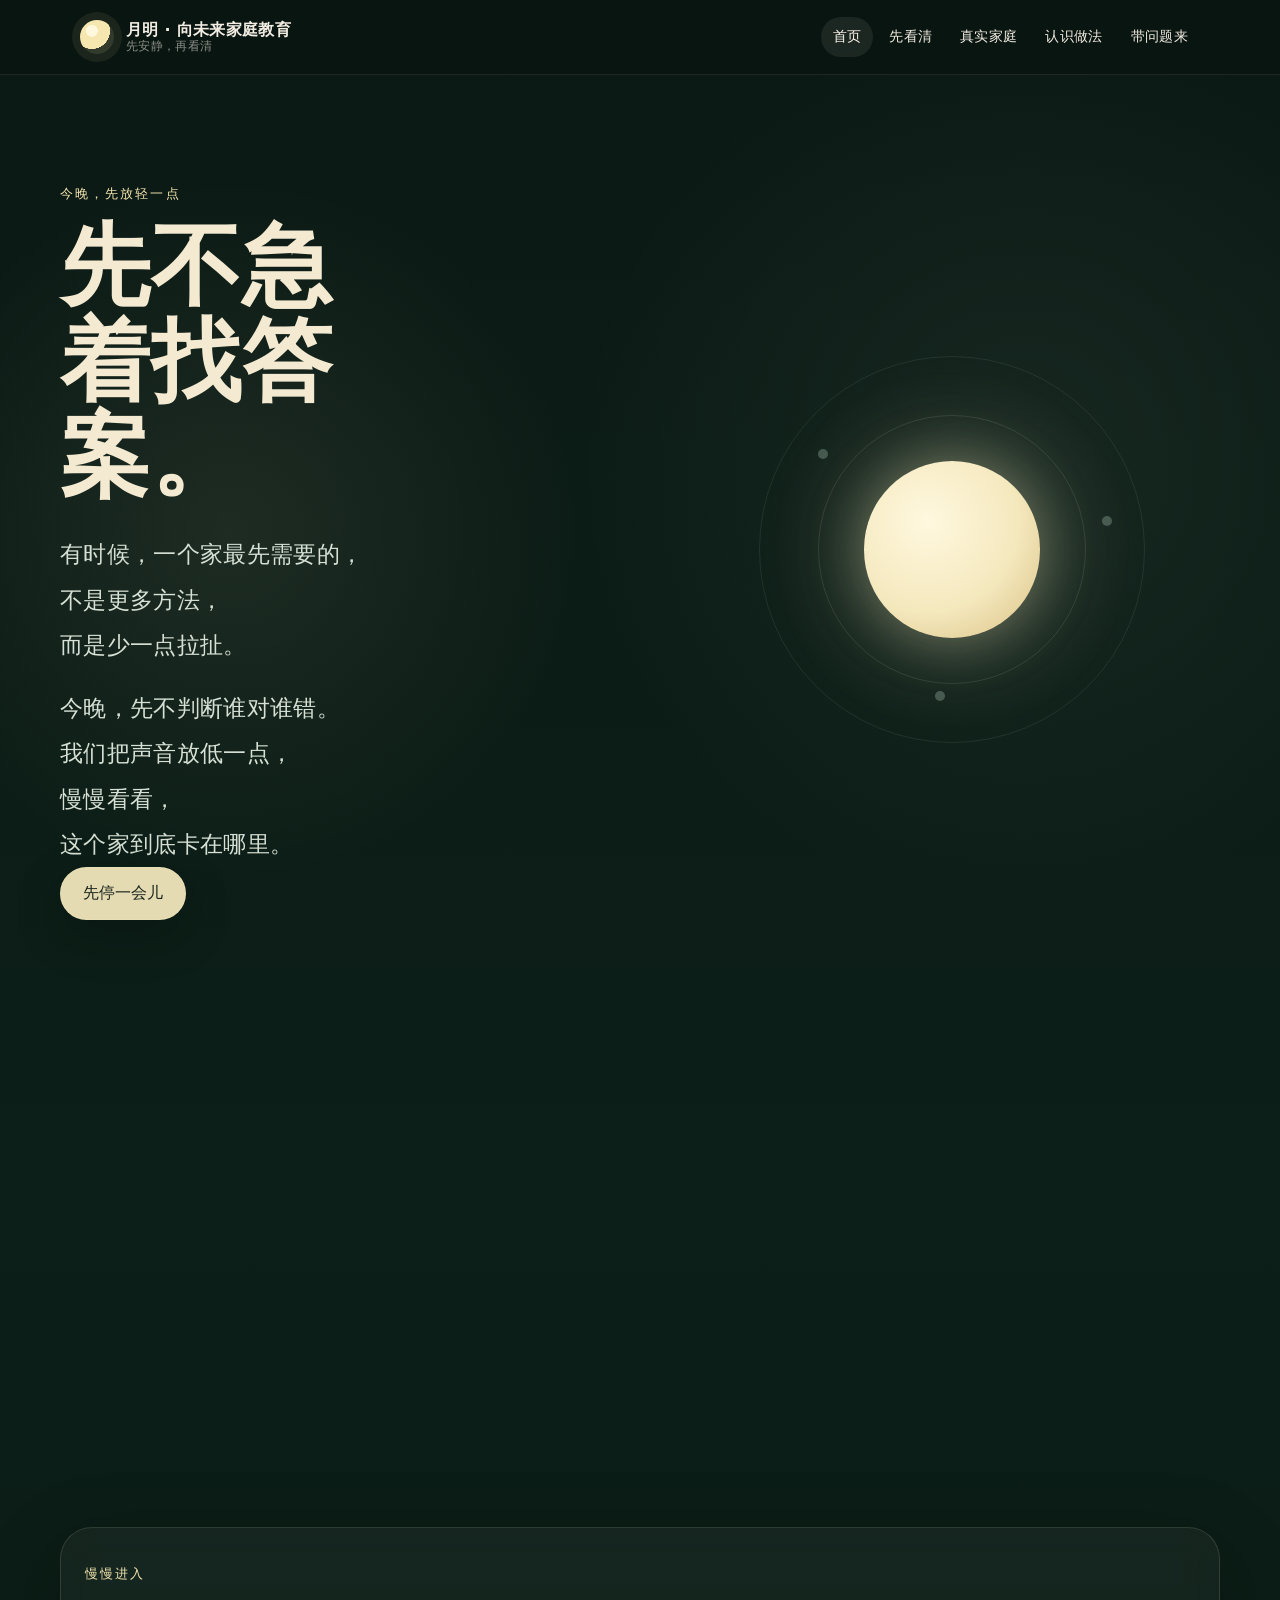
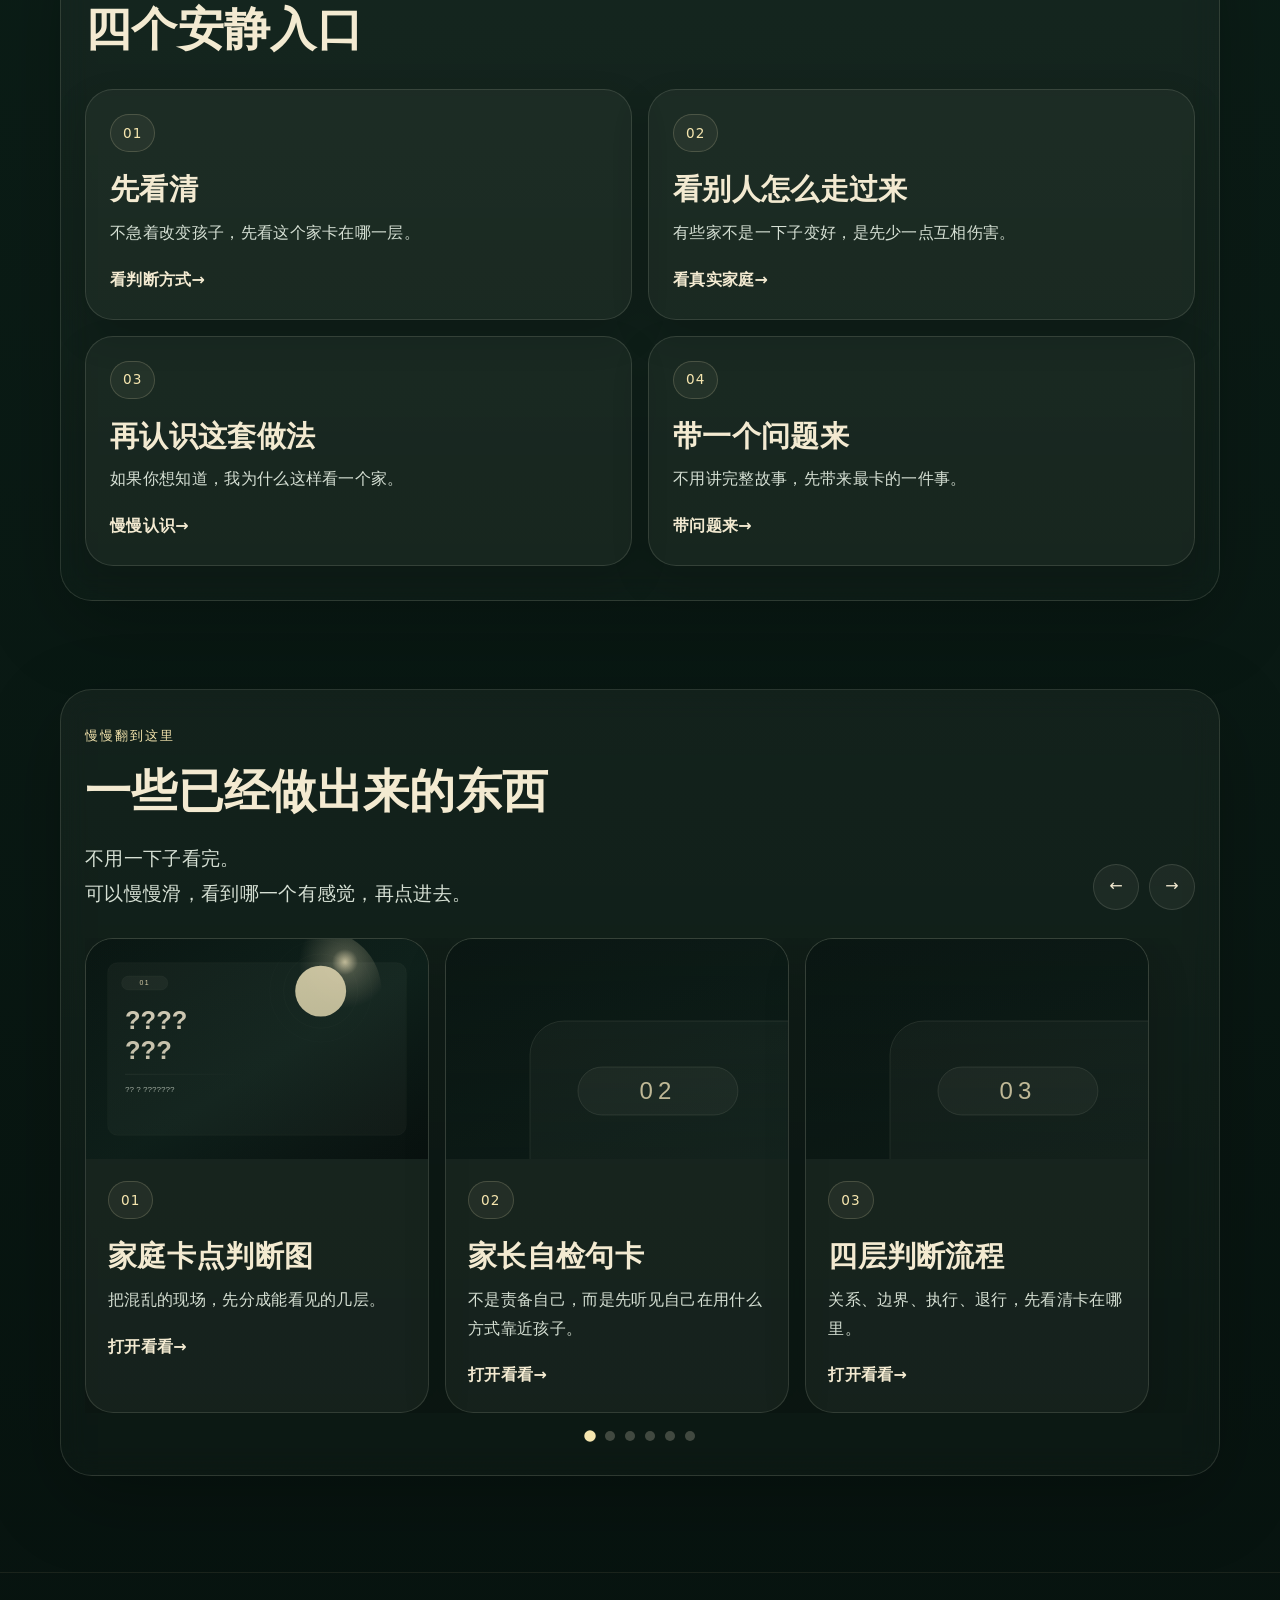
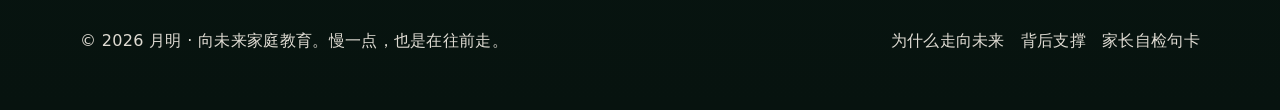
==== commit 3ca92dab: "Add portfolio covers and polish calm dark readability" ====
--- a/index.html
+++ b/index.html
@@ -17,10 +17,7 @@
   <meta name="twitter:image" content="https://yueminghub.github.io/images/og-cover.png" />
   <title>月明 · 向未来家庭教育</title>
   <meta name="description" content="一个安静、克制的家庭教育入口。先不急着找答案，先把声音放低一点，慢慢看看这个家到底卡在哪里。" />
-
-
-
-<link rel="stylesheet" href="css/style.css" />
+  <link rel="stylesheet" href="css/style.css" />
   <script defer src="js/site-shell.js"></script>
   <script defer src="js/site-ui.js"></script>
   <script defer src="js/main.js"></script>
@@ -126,7 +123,7 @@
           <div class="work-carousel__viewport" tabindex="0" data-carousel-viewport>
             <div class="work-carousel__track">
               <article class="work-card" data-slide>
-                <div class="work-card__cover work-card__cover--01" aria-hidden="true"></div>
+                <div class="work-card__cover work-card__cover--01" aria-hidden="true" style="background-image: linear-gradient(180deg, rgba(8, 18, 15, 0.10), rgba(8, 18, 15, 0.28)), url('images/portfolio/work-01.svg');"></div>
                 <div class="work-card__body">
                   <span class="work-card__index">01</span>
                   <h3>家庭卡点判断图</h3>
@@ -135,7 +132,7 @@
                 </div>
               </article>
               <article class="work-card" data-slide>
-                <div class="work-card__cover work-card__cover--02" aria-hidden="true"></div>
+                <div class="work-card__cover work-card__cover--02" aria-hidden="true" style="background-image: linear-gradient(180deg, rgba(8, 18, 15, 0.10), rgba(8, 18, 15, 0.28)), url('images/portfolio/work-02.svg');"></div>
                 <div class="work-card__body">
                   <span class="work-card__index">02</span>
                   <h3>家长自检句卡</h3>
@@ -144,7 +141,7 @@
                 </div>
               </article>
               <article class="work-card" data-slide>
-                <div class="work-card__cover work-card__cover--03" aria-hidden="true"></div>
+                <div class="work-card__cover work-card__cover--03" aria-hidden="true" style="background-image: linear-gradient(180deg, rgba(8, 18, 15, 0.10), rgba(8, 18, 15, 0.28)), url('images/portfolio/work-03.svg');"></div>
                 <div class="work-card__body">
                   <span class="work-card__index">03</span>
                   <h3>四层判断流程</h3>
@@ -153,7 +150,7 @@
                 </div>
               </article>
               <article class="work-card" data-slide>
-                <div class="work-card__cover work-card__cover--04" aria-hidden="true"></div>
+                <div class="work-card__cover work-card__cover--04" aria-hidden="true" style="background-image: linear-gradient(180deg, rgba(8, 18, 15, 0.10), rgba(8, 18, 15, 0.28)), url('images/portfolio/work-04.svg');"></div>
                 <div class="work-card__body">
                   <span class="work-card__index">04</span>
                   <h3>真实家庭复盘</h3>
@@ -162,7 +159,7 @@
                 </div>
               </article>
               <article class="work-card" data-slide>
-                <div class="work-card__cover work-card__cover--05" aria-hidden="true"></div>
+                <div class="work-card__cover work-card__cover--05" aria-hidden="true" style="background-image: linear-gradient(180deg, rgba(8, 18, 15, 0.10), rgba(8, 18, 15, 0.28)), url('images/portfolio/work-05.svg');"></div>
                 <div class="work-card__body">
                   <span class="work-card__index">05</span>
                   <h3>第一次问题收纳</h3>
@@ -171,7 +168,7 @@
                 </div>
               </article>
               <article class="work-card" data-slide>
-                <div class="work-card__cover work-card__cover--06" aria-hidden="true"></div>
+                <div class="work-card__cover work-card__cover--06" aria-hidden="true" style="background-image: linear-gradient(180deg, rgba(8, 18, 15, 0.10), rgba(8, 18, 15, 0.28)), url('images/portfolio/work-06.svg');"></div>
                 <div class="work-card__body">
                   <span class="work-card__index">06</span>
                   <h3>慢慢认识这套做法</h3>
--- a/css/style.css
+++ b/css/style.css
@@ -16,7 +16,7 @@
   --home-bg-soft: #243734;
   --home-bg-deep: #101b1a;
   --home-ink: #F2ECE2;
-  --home-ink-soft: rgba(242, 236, 226, 0.78);
+  --home-ink-soft: rgba(246, 241, 232, 0.9);
   --home-line: rgba(246, 230, 175, 0.16);
   --home-card: rgba(255, 255, 255, 0.05);
   --home-card-strong: rgba(255, 255, 255, 0.08);
@@ -1274,7 +1274,7 @@
   --paper-dark: rgba(255, 248, 224, 0.06);
   --paper-line: rgba(255, 248, 224, 0.12);
   --text-main: #f3ead1;
-  --text-soft: #c7d3c5;
+  --text-soft: #d6e0d4;
   --text-muted: #87988d;
   --warm: #caa873;
 }
@@ -1617,7 +1617,7 @@
 }
 
 body[data-page="home"] .text-link::after {
-  content: " ?";
+  content: " →";
 }
 
 .night-work {
@@ -1707,6 +1707,9 @@
     radial-gradient(circle at 24% 20%, rgba(244, 232, 189, 0.16), transparent 28%),
     linear-gradient(180deg, rgba(255, 248, 224, 0.05), rgba(255, 248, 224, 0.01)),
     linear-gradient(135deg, #10231d 0%, #152b24 48%, #0d1915 100%);
+  background-size: cover;
+  background-position: center;
+  background-repeat: no-repeat;
 }
 
 .work-card__cover--02 { background:
@@ -1879,3 +1882,74 @@
   }
 }
 
+
+
+/* === Final readability polish === */
+body.calm-site.inner-page .page-hero .section-shell.narrow,
+body.calm-site.inner-page .quiet-content .section-shell.text-flow,
+body.calm-site.inner-page .quiet-content > .section-shell:not(.contact-shell) {
+  background: linear-gradient(180deg, rgba(255, 255, 255, 0.068), rgba(255, 255, 255, 0.04));
+  border-color: rgba(246, 230, 175, 0.18);
+}
+
+body.calm-site.inner-page .page-lead,
+body.calm-site.inner-page .text-flow p,
+body.calm-site.inner-page .quiet-content p,
+body.calm-site.inner-page .layer-card p,
+body.calm-site.inner-page .case-card p,
+body.calm-site.inner-page .contact-aside p,
+body.calm-site.inner-page .site-footer,
+body.calm-site.inner-page .footer-links a {
+  color: rgba(246, 241, 232, 0.9);
+}
+
+body.calm-site.inner-page .layer-card,
+body.calm-site.inner-page .case-card,
+body.calm-site.inner-page .contact-form,
+body.calm-site.inner-page .contact-aside,
+body.calm-site.inner-page .soft-note {
+  background: linear-gradient(180deg, rgba(255, 255, 255, 0.07), rgba(255, 255, 255, 0.04));
+  border-color: rgba(246, 230, 175, 0.18);
+  box-shadow: 0 24px 80px rgba(3, 8, 8, 0.28);
+}
+
+body.calm-site.inner-page .layer-card h2,
+body.calm-site.inner-page .case-card h2,
+body.calm-site.inner-page .contact-aside h2,
+body.calm-site.inner-page .page-hero h1,
+body.calm-site.inner-page .quiet-content h2,
+body.calm-site.inner-page .soft-note p,
+body.calm-site.inner-page .contact-form label {
+  color: var(--home-ink);
+}
+
+body.calm-site.inner-page .contact-form input,
+body.calm-site.inner-page .contact-form textarea,
+body.calm-site.inner-page .contact-form select {
+  background: rgba(255, 255, 255, 0.065);
+  color: var(--home-ink);
+}
+
+body.calm-site.inner-page .contact-form input::placeholder,
+body.calm-site.inner-page .contact-form textarea::placeholder {
+  color: rgba(246, 241, 232, 0.58);
+}
+
+body.calm-site.inner-page .contact-form input:focus,
+body.calm-site.inner-page .contact-form textarea:focus,
+body.calm-site.inner-page .contact-form select:focus {
+  background: rgba(255, 255, 255, 0.1);
+}
+
+body.calm-site.inner-page .next-steps .text-link,
+body.calm-site.inner-page .text-link {
+  color: #fff8e8;
+}
+
+body[data-page="home"] .night-state__response p,
+body[data-page="home"] .night-route-card p,
+body[data-page="home"] .work-card p,
+body[data-page="home"] .section-lead,
+body[data-page="home"] .night-hero__poem p {
+  color: var(--text-soft);
+}
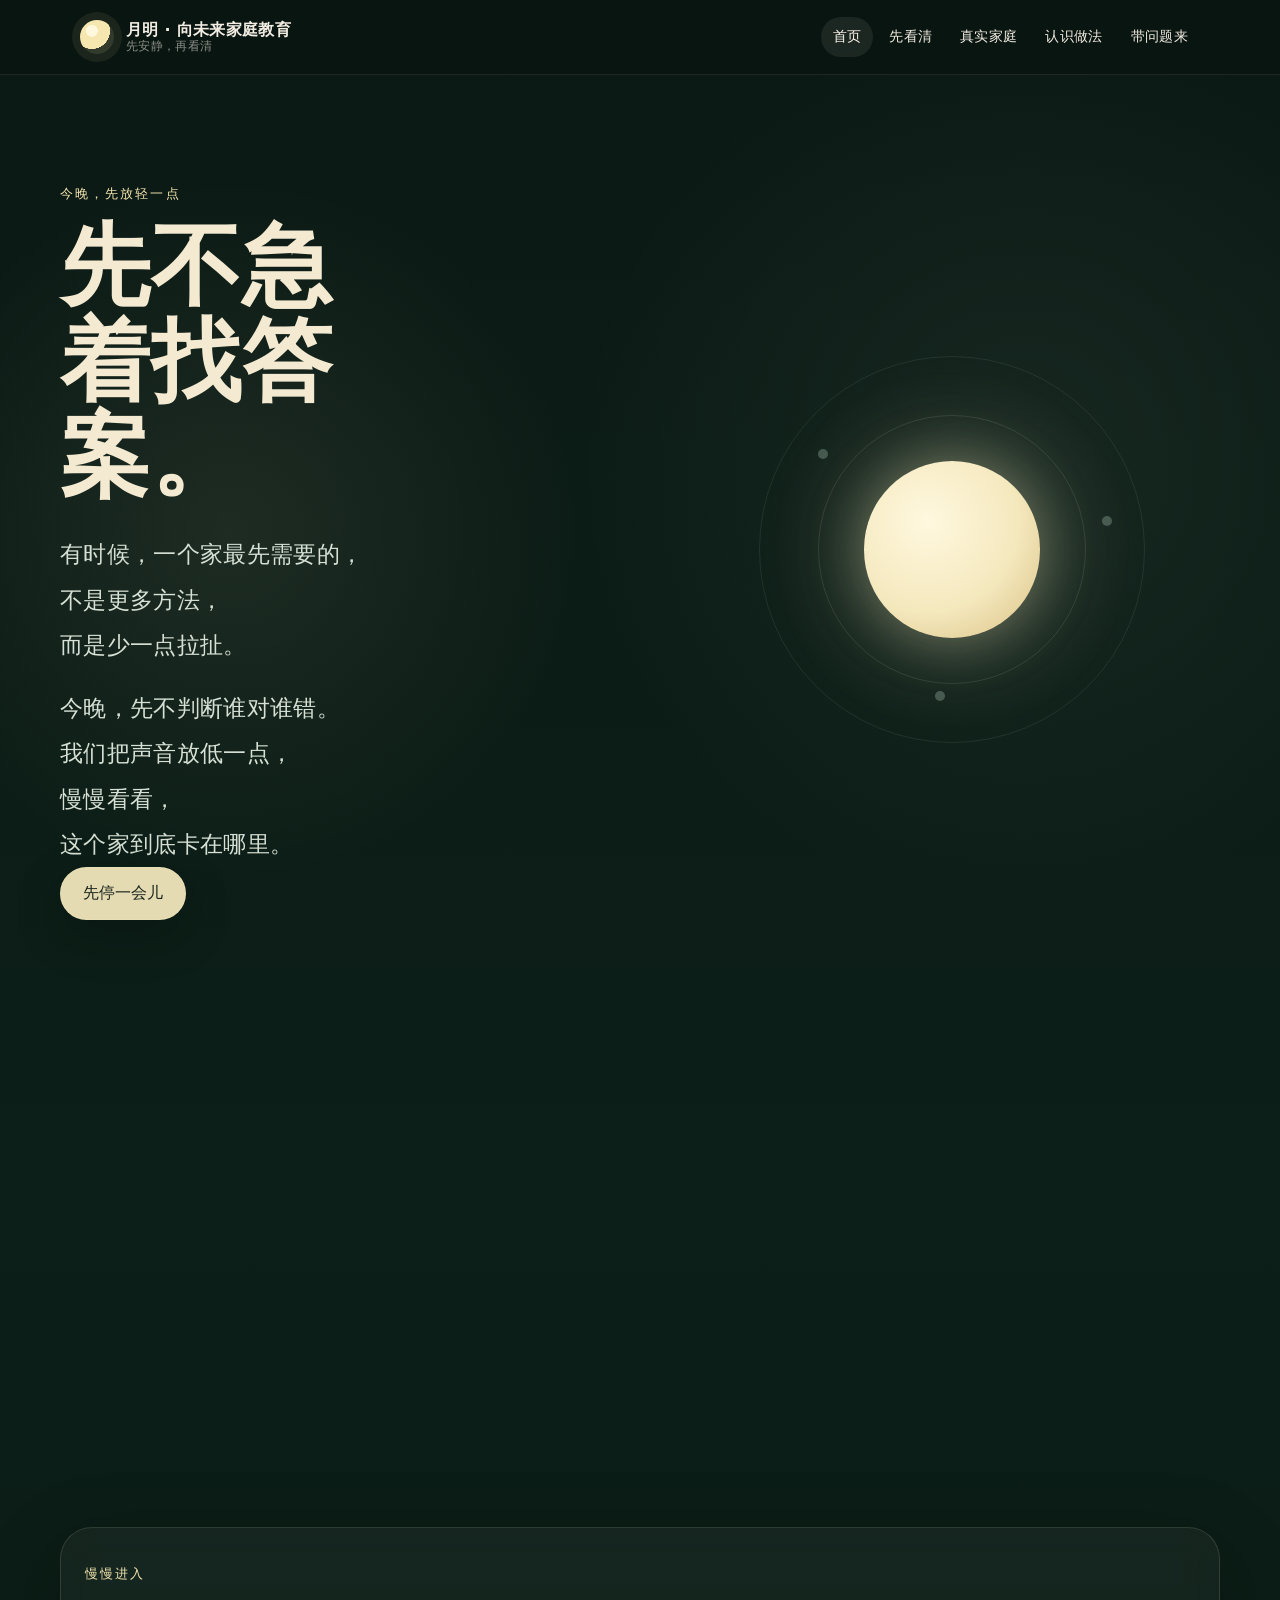
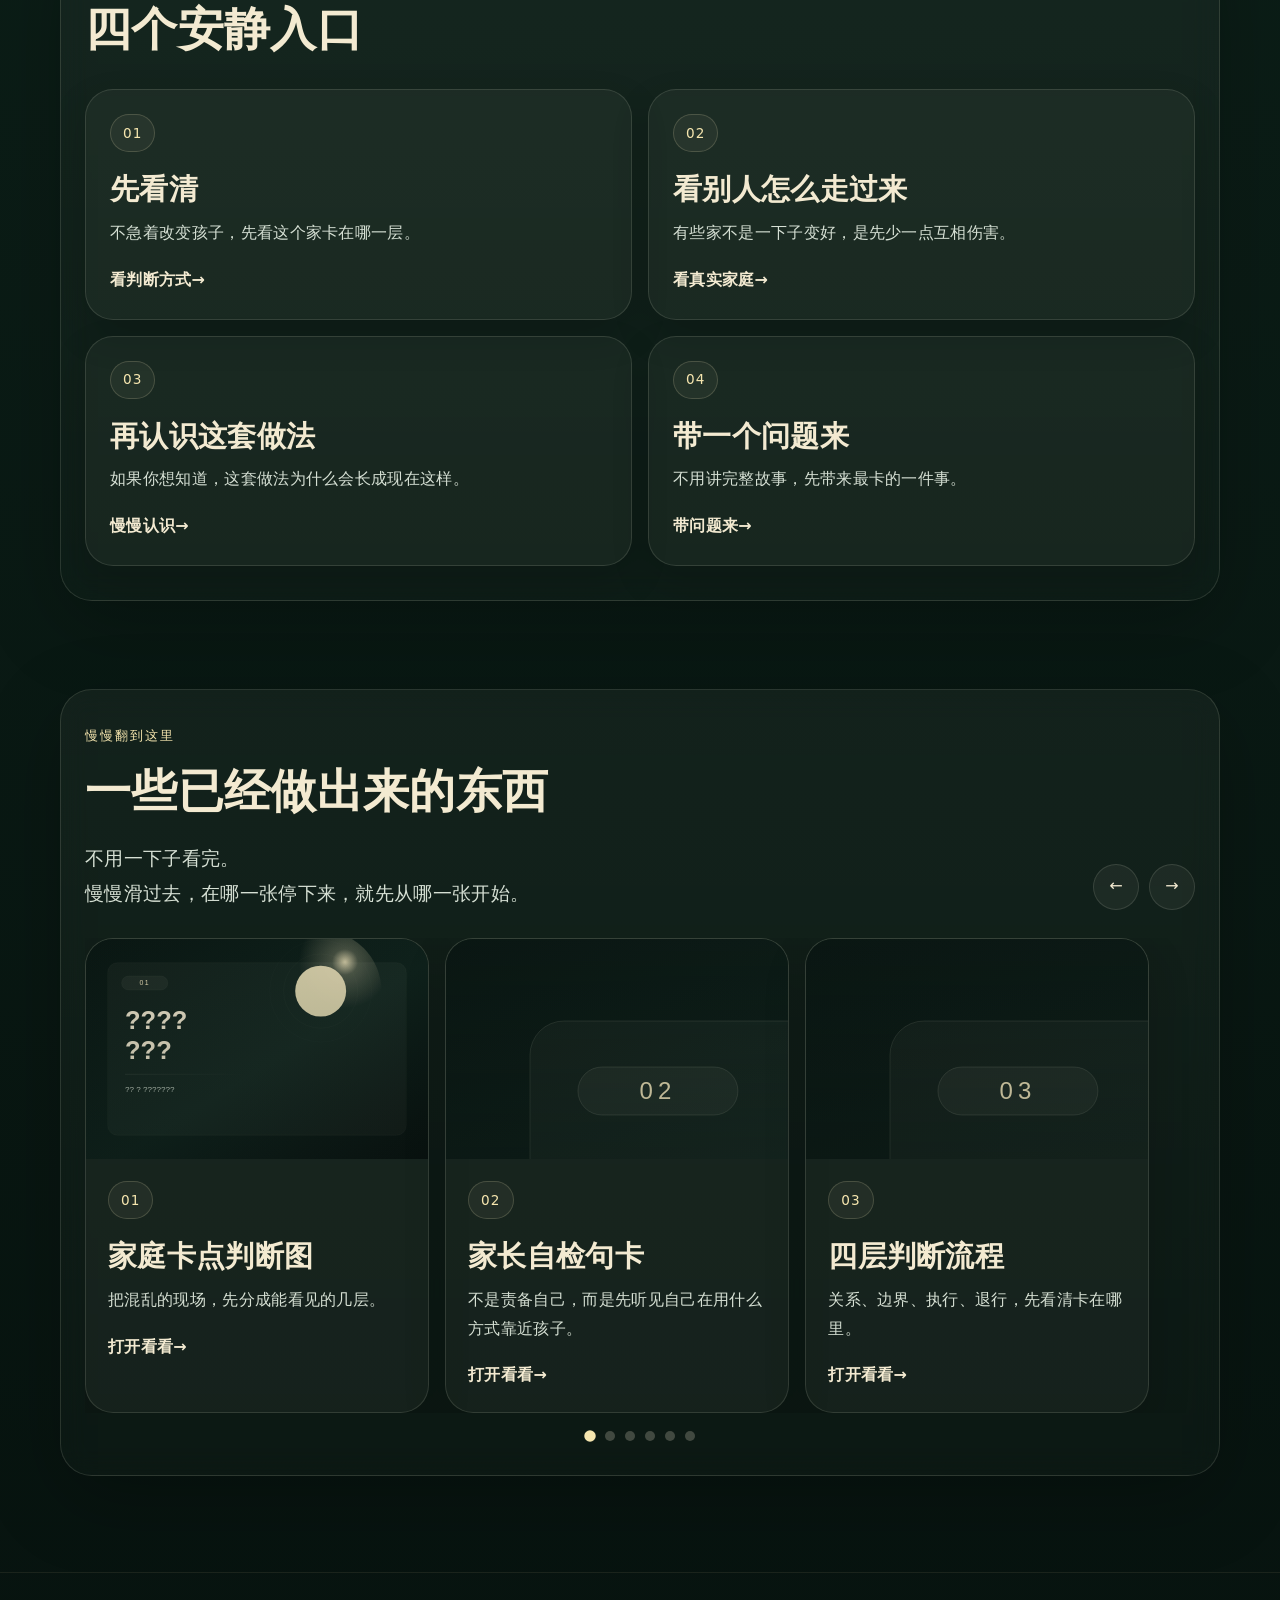
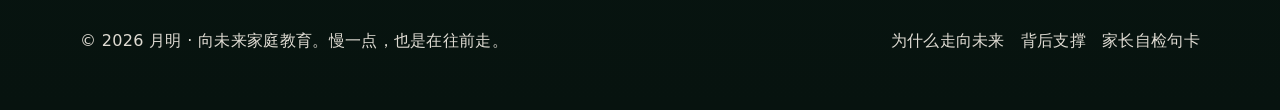
==== commit 304583fa: "Make work cards fully clickable" ====
--- a/index.html
+++ b/index.html
@@ -92,7 +92,7 @@
           <article class="night-route-card reveal-item">
             <span class="night-route-card__number">03</span>
             <h3>再认识这套做法</h3>
-            <p>如果你想知道，我为什么这样看一个家。</p>
+            <p>如果你想知道，这套做法为什么会长成现在这样。</p>
             <a class="text-link" href="about.html">慢慢认识</a>
           </article>
           <article class="night-route-card reveal-item">
@@ -111,7 +111,7 @@
           <div>
             <p class="eyebrow">慢慢翻到这里</p>
             <h2 id="work-title">一些已经做出来的东西</h2>
-            <p class="section-lead">不用一下子看完。<br />可以慢慢滑，看到哪一个有感觉，再点进去。</p>
+            <p class="section-lead">不用一下子看完。<br />慢慢滑过去，在哪一张停下来，就先从哪一张开始。</p>
           </div>
           <div class="work-carousel__controls">
             <button class="work-carousel__arrow" type="button" data-carousel-prev aria-label="查看上一张作品卡片">←</button>
@@ -122,60 +122,60 @@
         <section class="work-carousel" aria-label="作品集轮播" aria-roledescription="carousel">
           <div class="work-carousel__viewport" tabindex="0" data-carousel-viewport>
             <div class="work-carousel__track">
-              <article class="work-card" data-slide>
-                <div class="work-card__cover work-card__cover--01" aria-hidden="true" style="background-image: linear-gradient(180deg, rgba(8, 18, 15, 0.10), rgba(8, 18, 15, 0.28)), url('images/portfolio/work-01.svg');"></div>
+              <a class="work-card" data-slide href="system.html" aria-label="打开：家庭卡点判断图">
+                <div class="work-card__cover work-card__cover--01" aria-hidden="true" style="background-image: linear-gradient(180deg, rgba(8, 18, 15, 0.10), rgba(8, 18, 15, 0.28)), url('images/portfolio/work-01.svg?v=2');"></div>
                 <div class="work-card__body">
                   <span class="work-card__index">01</span>
                   <h3>家庭卡点判断图</h3>
                   <p>把混乱的现场，先分成能看见的几层。</p>
-                  <a class="text-link" href="system.html">打开看看</a>
+                  <span class="text-link">打开看看</span>
                 </div>
-              </article>
-              <article class="work-card" data-slide>
-                <div class="work-card__cover work-card__cover--02" aria-hidden="true" style="background-image: linear-gradient(180deg, rgba(8, 18, 15, 0.10), rgba(8, 18, 15, 0.28)), url('images/portfolio/work-02.svg');"></div>
+              </a>
+              <a class="work-card" data-slide href="resources/parent-checklist.html" aria-label="打开：家长自检句卡">
+                <div class="work-card__cover work-card__cover--02" aria-hidden="true" style="background-image: linear-gradient(180deg, rgba(8, 18, 15, 0.10), rgba(8, 18, 15, 0.28)), url('images/portfolio/work-02.svg?v=2');"></div>
                 <div class="work-card__body">
                   <span class="work-card__index">02</span>
                   <h3>家长自检句卡</h3>
                   <p>不是责备自己，而是先听见自己在用什么方式靠近孩子。</p>
-                  <a class="text-link" href="resources/parent-checklist.html">打开看看</a>
+                  <span class="text-link">打开看看</span>
                 </div>
-              </article>
-              <article class="work-card" data-slide>
-                <div class="work-card__cover work-card__cover--03" aria-hidden="true" style="background-image: linear-gradient(180deg, rgba(8, 18, 15, 0.10), rgba(8, 18, 15, 0.28)), url('images/portfolio/work-03.svg');"></div>
+              </a>
+              <a class="work-card" data-slide href="resources/judge-flowchart.html" aria-label="打开：四层判断流程">
+                <div class="work-card__cover work-card__cover--03" aria-hidden="true" style="background-image: linear-gradient(180deg, rgba(8, 18, 15, 0.10), rgba(8, 18, 15, 0.28)), url('images/portfolio/work-03.svg?v=2');"></div>
                 <div class="work-card__body">
                   <span class="work-card__index">03</span>
                   <h3>四层判断流程</h3>
                   <p>关系、边界、执行、退行，先看清卡在哪里。</p>
-                  <a class="text-link" href="resources/judge-flowchart.html">打开看看</a>
+                  <span class="text-link">打开看看</span>
                 </div>
-              </article>
-              <article class="work-card" data-slide>
-                <div class="work-card__cover work-card__cover--04" aria-hidden="true" style="background-image: linear-gradient(180deg, rgba(8, 18, 15, 0.10), rgba(8, 18, 15, 0.28)), url('images/portfolio/work-04.svg');"></div>
+              </a>
+              <a class="work-card" data-slide href="cases.html" aria-label="打开：真实家庭复盘">
+                <div class="work-card__cover work-card__cover--04" aria-hidden="true" style="background-image: linear-gradient(180deg, rgba(8, 18, 15, 0.10), rgba(8, 18, 15, 0.28)), url('images/portfolio/work-04.svg?v=2');"></div>
                 <div class="work-card__body">
                   <span class="work-card__index">04</span>
                   <h3>真实家庭复盘</h3>
                   <p>不是成功故事，是一个家怎么先停止继续受伤。</p>
-                  <a class="text-link" href="cases.html">打开看看</a>
+                  <span class="text-link">打开看看</span>
                 </div>
-              </article>
-              <article class="work-card" data-slide>
-                <div class="work-card__cover work-card__cover--05" aria-hidden="true" style="background-image: linear-gradient(180deg, rgba(8, 18, 15, 0.10), rgba(8, 18, 15, 0.28)), url('images/portfolio/work-05.svg');"></div>
+              </a>
+              <a class="work-card" data-slide href="contact.html" aria-label="打开：第一次问题收纳">
+                <div class="work-card__cover work-card__cover--05" aria-hidden="true" style="background-image: linear-gradient(180deg, rgba(8, 18, 15, 0.10), rgba(8, 18, 15, 0.28)), url('images/portfolio/work-05.svg?v=2');"></div>
                 <div class="work-card__body">
                   <span class="work-card__index">05</span>
                   <h3>第一次问题收纳</h3>
                   <p>不用完整讲述，只先放下眼前最卡的一件事。</p>
-                  <a class="text-link" href="contact.html">打开看看</a>
+                  <span class="text-link">打开看看</span>
                 </div>
-              </article>
-              <article class="work-card" data-slide>
-                <div class="work-card__cover work-card__cover--06" aria-hidden="true" style="background-image: linear-gradient(180deg, rgba(8, 18, 15, 0.10), rgba(8, 18, 15, 0.28)), url('images/portfolio/work-06.svg');"></div>
+              </a>
+              <a class="work-card" data-slide href="about.html" aria-label="打开：慢慢认识这套做法">
+                <div class="work-card__cover work-card__cover--06" aria-hidden="true" style="background-image: linear-gradient(180deg, rgba(8, 18, 15, 0.10), rgba(8, 18, 15, 0.28)), url('images/portfolio/work-06.svg?v=2');"></div>
                 <div class="work-card__body">
                   <span class="work-card__index">06</span>
                   <h3>慢慢认识这套做法</h3>
                   <p>这不是一套快速话术，而是一种先看清现场的方式。</p>
-                  <a class="text-link" href="about.html">打开看看</a>
+                  <span class="text-link">打开看看</span>
                 </div>
-              </article>
+              </a>
             </div>
           </div>
           <div class="work-carousel__dots" data-carousel-dots aria-label="作品轮播分页"></div>
--- a/css/style.css
+++ b/css/style.css
@@ -1686,23 +1686,29 @@
 
 .work-card {
   scroll-snap-align: start;
+  position: relative;
+  display: block;
   border: 1px solid var(--paper-line);
   border-radius: 28px;
   background: rgba(255, 248, 224, 0.04);
   box-shadow: 0 18px 42px rgba(0, 0, 0, 0.18);
   overflow: hidden;
+  color: inherit;
   transition: transform 180ms ease, border-color 180ms ease, background 180ms ease;
 }
 
 .work-card:hover,
-.work-card:focus-within {
+.work-card:focus-within,
+.work-card:focus-visible {
   transform: translateY(-2px);
   background: rgba(255, 248, 224, 0.055);
   border-color: rgba(255, 248, 224, 0.18);
+  outline: none;
 }
 
 .work-card__cover {
   min-height: 220px;
+  pointer-events: none;
   background:
     radial-gradient(circle at 24% 20%, rgba(244, 232, 189, 0.16), transparent 28%),
     linear-gradient(180deg, rgba(255, 248, 224, 0.05), rgba(255, 248, 224, 0.01)),
@@ -1734,7 +1740,12 @@
     linear-gradient(135deg, #10211a 0%, #1a2f27 52%, #0c1612 100%); }
 
 .work-card__body {
+  position: relative;
   padding: 22px;
+}
+
+.work-card__body .text-link {
+  display: inline-flex;
 }
 
 .work-carousel__dots {
@@ -1953,3 +1964,81 @@
 body[data-page="home"] .night-hero__poem p {
   color: var(--text-soft);
 }
+
+
+.work-card__body .text-link {
+  position: relative;
+  z-index: 2;
+}
+
+.work-card__body .text-link::before {
+  content: "";
+  position: absolute;
+  inset: -12px -10px;
+}
+
+@media (max-width: 640px) {
+  body.calm-site.inner-page .page-hero {
+    padding: 92px 0 30px;
+  }
+
+  body.calm-site.inner-page .page-hero .section-shell.narrow,
+  body.calm-site.inner-page .quiet-content .section-shell.text-flow,
+  body.calm-site.inner-page .quiet-content > .section-shell:not(.contact-shell) {
+    padding: 24px 18px;
+    border-radius: 24px;
+  }
+
+  body.calm-site.inner-page .page-hero h1 {
+    max-width: 11ch;
+    font-size: clamp(2rem, 9vw, 2.8rem);
+    line-height: 1.12;
+  }
+
+  body.calm-site.inner-page .page-lead,
+  body.calm-site.inner-page .text-flow p,
+  body.calm-site.inner-page .quiet-content p,
+  body.calm-site.inner-page .layer-card p,
+  body.calm-site.inner-page .case-card p,
+  body.calm-site.inner-page .contact-aside p {
+    font-size: 16px;
+    line-height: 1.85;
+  }
+
+  body.calm-site.inner-page .layer-card,
+  body.calm-site.inner-page .case-card,
+  body.calm-site.inner-page .contact-form,
+  body.calm-site.inner-page .contact-aside,
+  body.calm-site.inner-page .soft-note {
+    padding: 22px 18px;
+    border-radius: 24px;
+  }
+
+  body.calm-site.inner-page .next-steps,
+  .contact-shell {
+    gap: 14px;
+  }
+
+  body.calm-site.inner-page .soft-button,
+  body.calm-site.inner-page .text-link,
+  .work-carousel__arrow {
+    min-height: 50px;
+  }
+
+  .work-card {
+    border-radius: 24px;
+  }
+
+  .work-card__body {
+    padding: 20px 18px 22px;
+  }
+
+  .work-card__cover {
+    min-height: 184px;
+  }
+
+  .work-carousel__track {
+    grid-auto-columns: 90%;
+    gap: 14px;
+  }
+}
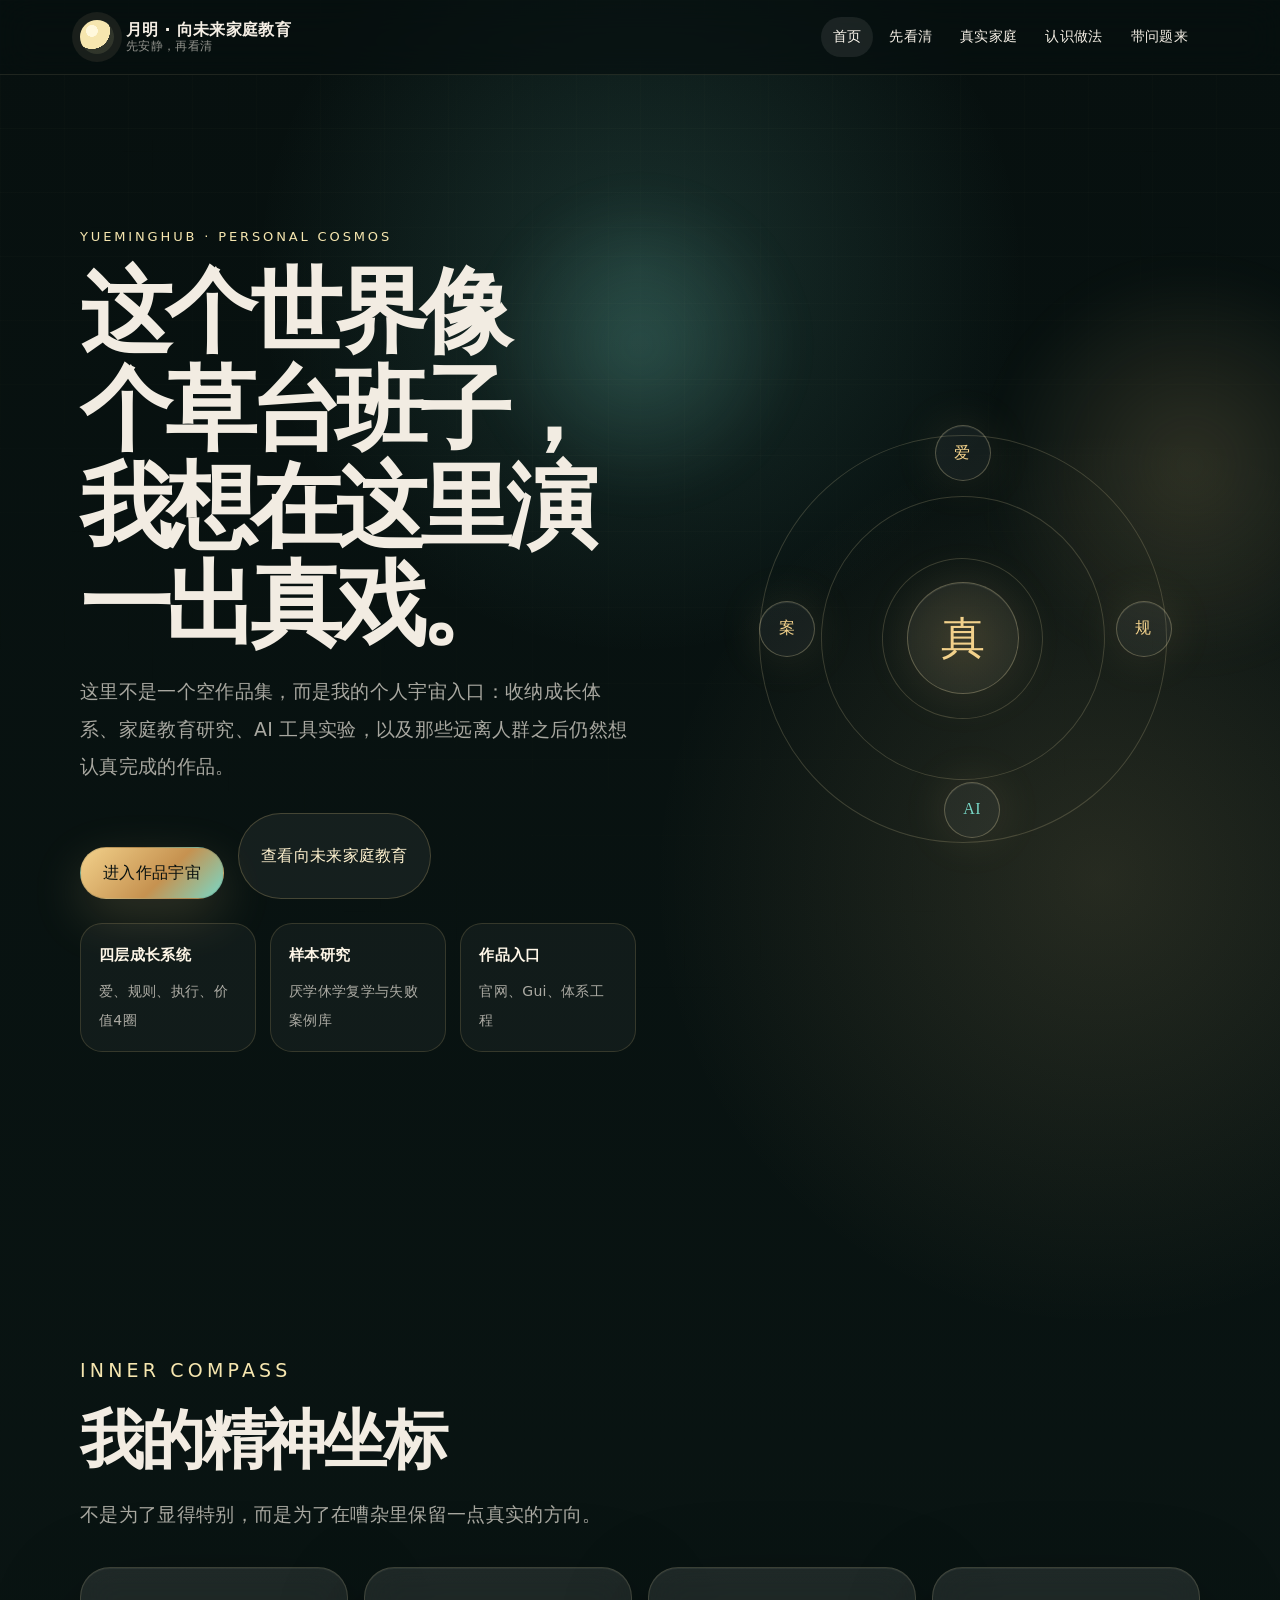
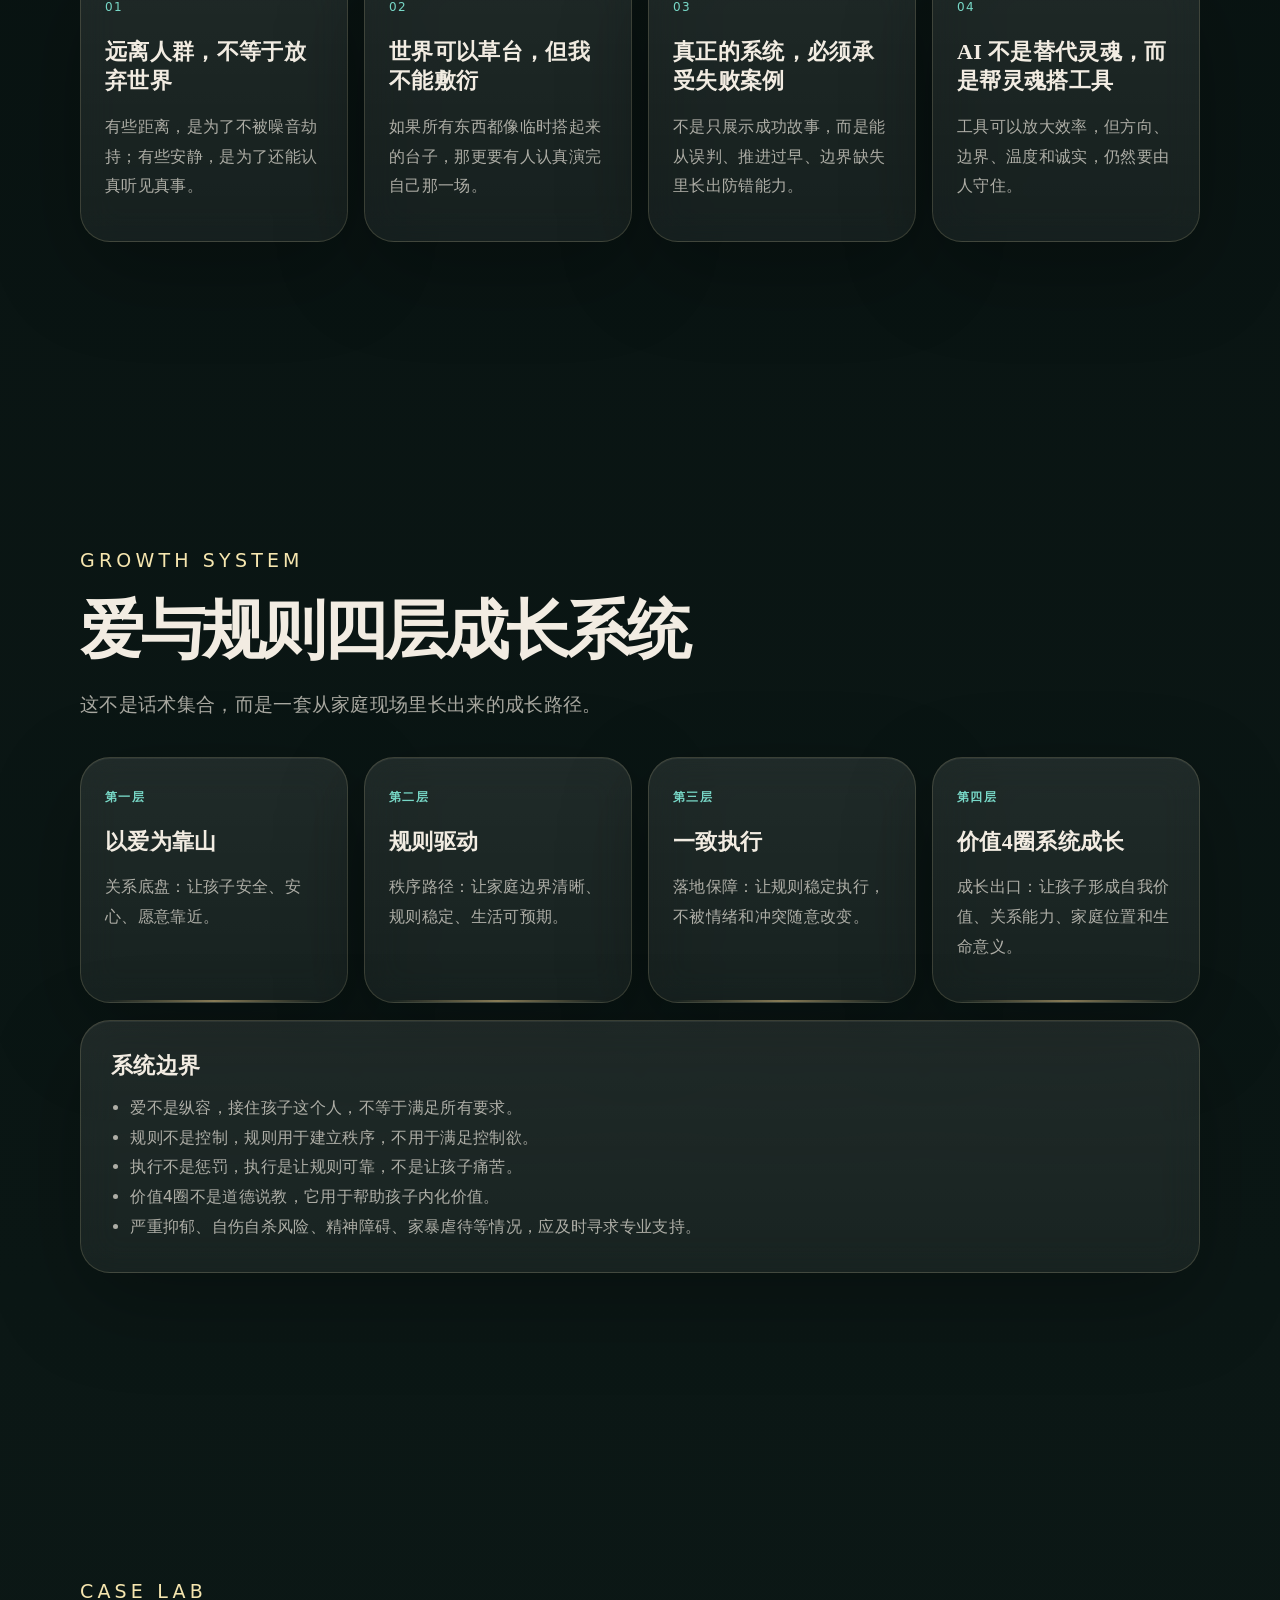
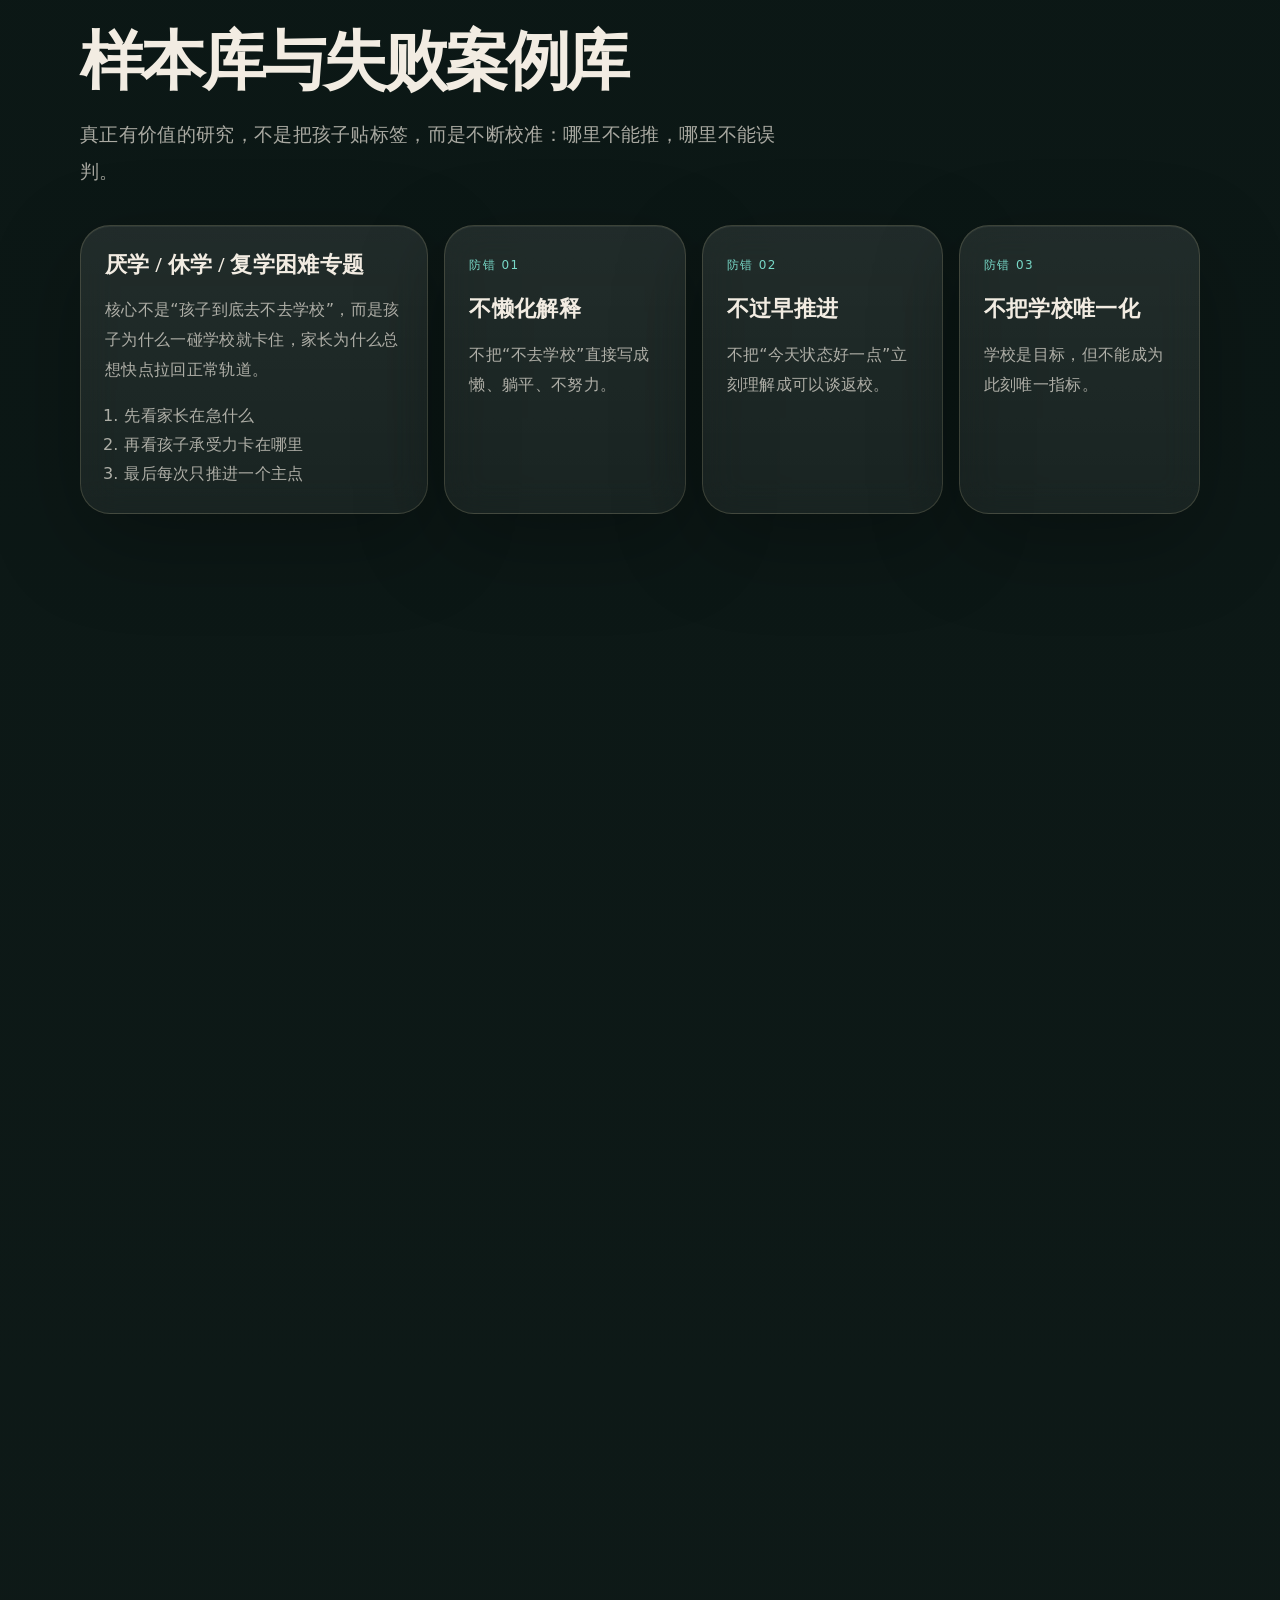
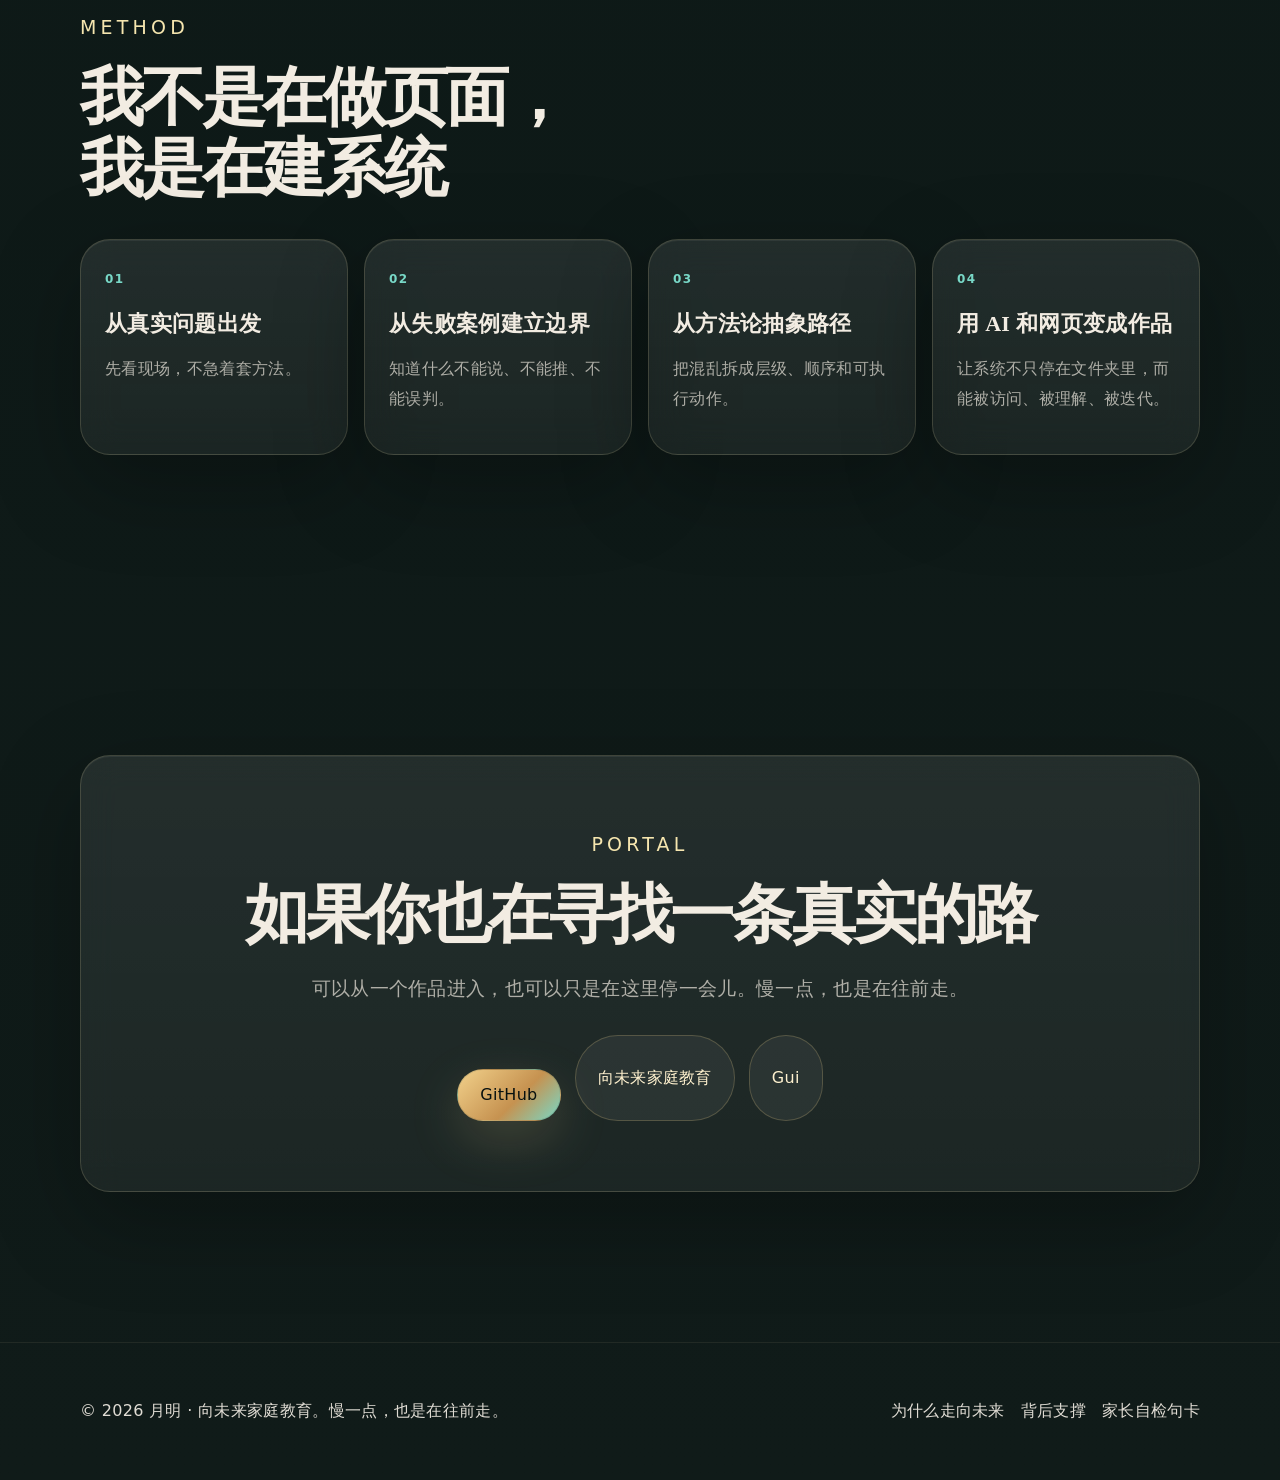
==== commit 6c631011: "Fix personal cosmos homepage reveal Ensure the new homepage content is included in the reveal observ" ====
--- a/index.html
+++ b/index.html
@@ -1,185 +1,163 @@
-﻿<!DOCTYPE html>
+<!DOCTYPE html>
 <html lang="zh-CN">
 <head>
   <meta charset="UTF-8" />
   <meta name="viewport" content="width=device-width, initial-scale=1.0" />
-  <meta name="theme-color" content="#07130f" />
+  <meta name="theme-color" content="#07100f" />
   <link rel="canonical" href="https://yueminghub.github.io/" />
   <meta property="og:type" content="website" />
-  <meta property="og:site_name" content="Yueming Hub" />
-  <meta property="og:title" content="月明 · 向未来家庭教育" />
-  <meta property="og:description" content="一个安静、克制的家庭教育入口。先不急着找答案，先把声音放低一点，慢慢看看这个家到底卡在哪里。" />
+  <meta property="og:site_name" content="YuemingHub" />
+  <meta property="og:title" content="YuemingHub · 个人宇宙" />
+  <meta property="og:description" content="在草台世界里，认真搭建一套面向真实成长的个人宇宙。" />
   <meta property="og:url" content="https://yueminghub.github.io/" />
   <meta property="og:image" content="https://yueminghub.github.io/images/og-cover.png" />
   <meta name="twitter:card" content="summary_large_image" />
-  <meta name="twitter:title" content="月明 · 向未来家庭教育" />
-  <meta name="twitter:description" content="一个安静、克制的家庭教育入口。先不急着找答案，先把声音放低一点，慢慢看看这个家到底卡在哪里。" />
+  <meta name="twitter:title" content="YuemingHub · 个人宇宙" />
+  <meta name="twitter:description" content="作品集合、成长体系、家庭教育研究、AI 工具实验，以及一出想认真演完的真戏。" />
   <meta name="twitter:image" content="https://yueminghub.github.io/images/og-cover.png" />
-  <title>月明 · 向未来家庭教育</title>
-  <meta name="description" content="一个安静、克制的家庭教育入口。先不急着找答案，先把声音放低一点，慢慢看看这个家到底卡在哪里。" />
+  <title>YuemingHub · 个人宇宙</title>
+  <meta name="description" content="YuemingHub 的个人宇宙入口：作品集合、爱与规则四层成长系统、家庭教育样本研究、Gui 自我工具与长期建设中的真实项目。" />
   <link rel="stylesheet" href="css/style.css" />
+  <link rel="stylesheet" href="css/cosmos.css" />
   <script defer src="js/site-shell.js"></script>
   <script defer src="js/site-ui.js"></script>
   <script defer src="js/main.js"></script>
 </head>
-<body class="calm-site night-home" data-page="home">
+<body class="calm-site cosmos-home" data-page="cosmos">
   <div data-site-header></div>
 
-  <main id="main" class="home-main" aria-label="首页">
-    <section class="night-hero" aria-labelledby="home-title">
-      <div class="section-shell night-hero__shell">
-        <div class="night-moon" aria-hidden="true">
-          <span class="night-moon__halo"></span>
-          <span class="night-moon__ring night-moon__ring--one"></span>
-          <span class="night-moon__ring night-moon__ring--two"></span>
-          <span class="night-moon__core"></span>
-          <span class="night-moon__mist night-moon__mist--one"></span>
-          <span class="night-moon__mist night-moon__mist--two"></span>
-          <span class="night-moon__mist night-moon__mist--three"></span>
+  <main id="main" class="cosmos-main" aria-label="YuemingHub 个人宇宙">
+    <section class="cosmos-hero" id="top" aria-labelledby="cosmos-title">
+      <div class="cosmos-orb cosmos-orb--one" aria-hidden="true"></div>
+      <div class="cosmos-orb cosmos-orb--two" aria-hidden="true"></div>
+      <div class="cosmos-grid" aria-hidden="true"></div>
+      <div class="section-shell cosmos-hero__shell">
+        <div class="cosmos-hero__copy reveal-item">
+          <p class="eyebrow">YuemingHub · Personal Cosmos</p>
+          <h1 id="cosmos-title">这个世界像个草台班子，<br />我想在这里演一出真戏。</h1>
+          <p class="cosmos-lead">这里不是一个空作品集，而是我的个人宇宙入口：收纳成长体系、家庭教育研究、AI 工具实验，以及那些远离人群之后仍然想认真完成的作品。</p>
+          <div class="cosmos-actions">
+            <a class="soft-button primary" href="#works">进入作品宇宙</a>
+            <a class="soft-button secondary" href="https://yueminghub.github.io/yueming/">查看向未来家庭教育</a>
+          </div>
+          <div class="hero-proof" aria-label="主站内容概览">
+            <a href="#system"><strong>四层成长系统</strong><span>爱、规则、执行、价值4圈</span></a>
+            <a href="#case-lab"><strong>样本研究</strong><span>厌学休学复学与失败案例库</span></a>
+            <a href="#works"><strong>作品入口</strong><span>官网、Gui、体系工程</span></a>
+          </div>
         </div>
-
-        <div class="night-hero__copy reveal-soft">
-          <p class="eyebrow">今晚，先放轻一点</p>
-          <h1 id="home-title">先不急着找答案。</h1>
-          <div class="night-hero__poem">
-            <p>有时候，一个家最先需要的，<br />不是更多方法，<br />而是少一点拉扯。</p>
-            <p>今晚，先不判断谁对谁错。<br />我们把声音放低一点，<br />慢慢看看，<br />这个家到底卡在哪里。</p>
-          </div>
-          <button class="soft-button primary js-home-awake" type="button" aria-label="先停一会儿，然后继续进入下一段">先停一会儿</button>
+        <div class="cosmos-hero__map reveal-item" aria-hidden="true">
+          <span class="orbit orbit--one"></span>
+          <span class="orbit orbit--two"></span>
+          <span class="orbit orbit--three"></span>
+          <span class="planet planet--core">真</span>
+          <span class="planet planet--one">爱</span>
+          <span class="planet planet--two">规</span>
+          <span class="planet planet--three">AI</span>
+          <span class="planet planet--four">案</span>
         </div>
       </div>
     </section>
 
-    <section id="home-state" class="night-state" aria-labelledby="state-title">
-      <div class="section-shell narrow reveal-item">
-        <p class="eyebrow">先从今天开始</p>
-        <h2 id="state-title">现在，最像哪一种？</h2>
-        <p class="section-lead">不用一次讲完整个故事。<br />先点一下，最像今天的状态。</p>
-
-        <div class="night-state__choices" role="list" aria-label="家庭当前状态选择">
-          <button class="night-state__choice" type="button" data-state="explosive" aria-label="选择：一说就炸">一说就炸</button>
-          <button class="night-state__choice" type="button" data-state="silent" aria-label="选择：谁也不想再说">谁也不想再说</button>
-          <button class="night-state__choice" type="button" data-state="withdrawn" aria-label="选择：孩子退回房间">孩子退回房间</button>
-          <button class="night-state__choice" type="button" data-state="chaos" aria-label="选择：我越管越乱">我越管越乱</button>
-          <button class="night-state__choice" type="button" data-state="tired" aria-label="选择：我也快撑不住了">我也快撑不住了</button>
+    <section class="cosmos-section" id="compass" aria-labelledby="compass-title">
+      <div class="section-shell">
+        <div class="cosmos-section__head reveal-item">
+          <p class="eyebrow">Inner Compass</p>
+          <h2 id="compass-title">我的精神坐标</h2>
+          <p>不是为了显得特别，而是为了在嘈杂里保留一点真实的方向。</p>
         </div>
-
-        <div class="night-state__response" data-state-response aria-live="polite" hidden>
-          <h3 data-state-response-title>我们先不急着解决全部。</h3>
-          <p data-state-response-text>只先看清第一步，已经够了。</p>
-          <a class="soft-button secondary" href="system.html">看看这个家卡在哪里</a>
+        <div class="cosmos-card-grid compass-grid">
+          <article class="cosmos-card interactive-card reveal-item"><span>01</span><h3>远离人群，不等于放弃世界</h3><p>有些距离，是为了不被噪音劫持；有些安静，是为了还能认真听见真事。</p></article>
+          <article class="cosmos-card interactive-card reveal-item"><span>02</span><h3>世界可以草台，但我不能敷衍</h3><p>如果所有东西都像临时搭起来的台子，那更要有人认真演完自己那一场。</p></article>
+          <article class="cosmos-card interactive-card reveal-item"><span>03</span><h3>真正的系统，必须承受失败案例</h3><p>不是只展示成功故事，而是能从误判、推进过早、边界缺失里长出防错能力。</p></article>
+          <article class="cosmos-card interactive-card reveal-item"><span>04</span><h3>AI 不是替代灵魂，而是帮灵魂搭工具</h3><p>工具可以放大效率，但方向、边界、温度和诚实，仍然要由人守住。</p></article>
         </div>
       </div>
     </section>
 
-    <section class="night-routes" aria-labelledby="route-title">
-      <div class="section-shell reveal-item">
-        <p class="eyebrow">慢慢进入</p>
-        <h2 id="route-title">四个安静入口</h2>
-        <div class="night-routes__grid">
-          <article class="night-route-card reveal-item">
-            <span class="night-route-card__number">01</span>
-            <h3>先看清</h3>
-            <p>不急着改变孩子，先看这个家卡在哪一层。</p>
-            <a class="text-link" href="system.html">看判断方式</a>
-          </article>
-          <article class="night-route-card reveal-item">
-            <span class="night-route-card__number">02</span>
-            <h3>看别人怎么走过来</h3>
-            <p>有些家不是一下子变好，是先少一点互相伤害。</p>
-            <a class="text-link" href="cases.html">看真实家庭</a>
-          </article>
-          <article class="night-route-card reveal-item">
-            <span class="night-route-card__number">03</span>
-            <h3>再认识这套做法</h3>
-            <p>如果你想知道，这套做法为什么会长成现在这样。</p>
-            <a class="text-link" href="about.html">慢慢认识</a>
-          </article>
-          <article class="night-route-card reveal-item">
-            <span class="night-route-card__number">04</span>
-            <h3>带一个问题来</h3>
-            <p>不用讲完整故事，先带来最卡的一件事。</p>
-            <a class="text-link" href="contact.html">带问题来</a>
-          </article>
+    <section class="cosmos-section system-universe" id="system" aria-labelledby="system-title">
+      <div class="section-shell">
+        <div class="cosmos-section__head reveal-item">
+          <p class="eyebrow">Growth System</p>
+          <h2 id="system-title">爱与规则四层成长系统</h2>
+          <p>这不是话术集合，而是一套从家庭现场里长出来的成长路径。</p>
+        </div>
+        <div class="system-layers">
+          <article class="system-layer interactive-card reveal-item"><strong>第一层</strong><h3>以爱为靠山</h3><p>关系底盘：让孩子安全、安心、愿意靠近。</p></article>
+          <article class="system-layer interactive-card reveal-item"><strong>第二层</strong><h3>规则驱动</h3><p>秩序路径：让家庭边界清晰、规则稳定、生活可预期。</p></article>
+          <article class="system-layer interactive-card reveal-item"><strong>第三层</strong><h3>一致执行</h3><p>落地保障：让规则稳定执行，不被情绪和冲突随意改变。</p></article>
+          <article class="system-layer interactive-card reveal-item"><strong>第四层</strong><h3>价值4圈系统成长</h3><p>成长出口：让孩子形成自我价值、关系能力、家庭位置和生命意义。</p></article>
+        </div>
+        <div class="boundary-panel reveal-item">
+          <h3>系统边界</h3>
+          <ul>
+            <li>爱不是纵容，接住孩子这个人，不等于满足所有要求。</li>
+            <li>规则不是控制，规则用于建立秩序，不用于满足控制欲。</li>
+            <li>执行不是惩罚，执行是让规则可靠，不是让孩子痛苦。</li>
+            <li>价值4圈不是道德说教，它用于帮助孩子内化价值。</li>
+            <li>严重抑郁、自伤自杀风险、精神障碍、家暴虐待等情况，应及时寻求专业支持。</li>
+          </ul>
         </div>
       </div>
     </section>
 
-    <section class="night-work" aria-labelledby="work-title">
-      <div class="section-shell reveal-item">
-        <div class="night-work__intro">
-          <div>
-            <p class="eyebrow">慢慢翻到这里</p>
-            <h2 id="work-title">一些已经做出来的东西</h2>
-            <p class="section-lead">不用一下子看完。<br />慢慢滑过去，在哪一张停下来，就先从哪一张开始。</p>
-          </div>
-          <div class="work-carousel__controls">
-            <button class="work-carousel__arrow" type="button" data-carousel-prev aria-label="查看上一张作品卡片">←</button>
-            <button class="work-carousel__arrow" type="button" data-carousel-next aria-label="查看下一张作品卡片">→</button>
-          </div>
+    <section class="cosmos-section case-lab" id="case-lab" aria-labelledby="case-title">
+      <div class="section-shell case-lab__shell">
+        <div class="cosmos-section__head reveal-item">
+          <p class="eyebrow">Case Lab</p>
+          <h2 id="case-title">样本库与失败案例库</h2>
+          <p>真正有价值的研究，不是把孩子贴标签，而是不断校准：哪里不能推，哪里不能误判。</p>
         </div>
+        <div class="case-lab__grid">
+          <article class="cosmos-card case-card-large reveal-item"><h3>厌学 / 休学 / 复学困难专题</h3><p>核心不是“孩子到底去不去学校”，而是孩子为什么一碰学校就卡住，家长为什么总想快点拉回正常轨道。</p><ol><li>先看家长在急什么</li><li>再看孩子承受力卡在哪里</li><li>最后每次只推进一个主点</li></ol></article>
+          <article class="cosmos-card reveal-item"><span>防错 01</span><h3>不懒化解释</h3><p>不把“不去学校”直接写成懒、躺平、不努力。</p></article>
+          <article class="cosmos-card reveal-item"><span>防错 02</span><h3>不过早推进</h3><p>不把“今天状态好一点”立刻理解成可以谈返校。</p></article>
+          <article class="cosmos-card reveal-item"><span>防错 03</span><h3>不把学校唯一化</h3><p>学校是目标，但不能成为此刻唯一指标。</p></article>
+        </div>
+      </div>
+    </section>
 
-        <section class="work-carousel" aria-label="作品集轮播" aria-roledescription="carousel">
-          <div class="work-carousel__viewport" tabindex="0" data-carousel-viewport>
-            <div class="work-carousel__track">
-              <a class="work-card" data-slide href="system.html" aria-label="打开：家庭卡点判断图">
-                <div class="work-card__cover work-card__cover--01" aria-hidden="true" style="background-image: linear-gradient(180deg, rgba(8, 18, 15, 0.10), rgba(8, 18, 15, 0.28)), url('images/portfolio/work-01.svg?v=2');"></div>
-                <div class="work-card__body">
-                  <span class="work-card__index">01</span>
-                  <h3>家庭卡点判断图</h3>
-                  <p>把混乱的现场，先分成能看见的几层。</p>
-                  <span class="text-link">打开看看</span>
-                </div>
-              </a>
-              <a class="work-card" data-slide href="resources/parent-checklist.html" aria-label="打开：家长自检句卡">
-                <div class="work-card__cover work-card__cover--02" aria-hidden="true" style="background-image: linear-gradient(180deg, rgba(8, 18, 15, 0.10), rgba(8, 18, 15, 0.28)), url('images/portfolio/work-02.svg?v=2');"></div>
-                <div class="work-card__body">
-                  <span class="work-card__index">02</span>
-                  <h3>家长自检句卡</h3>
-                  <p>不是责备自己，而是先听见自己在用什么方式靠近孩子。</p>
-                  <span class="text-link">打开看看</span>
-                </div>
-              </a>
-              <a class="work-card" data-slide href="resources/judge-flowchart.html" aria-label="打开：四层判断流程">
-                <div class="work-card__cover work-card__cover--03" aria-hidden="true" style="background-image: linear-gradient(180deg, rgba(8, 18, 15, 0.10), rgba(8, 18, 15, 0.28)), url('images/portfolio/work-03.svg?v=2');"></div>
-                <div class="work-card__body">
-                  <span class="work-card__index">03</span>
-                  <h3>四层判断流程</h3>
-                  <p>关系、边界、执行、退行，先看清卡在哪里。</p>
-                  <span class="text-link">打开看看</span>
-                </div>
-              </a>
-              <a class="work-card" data-slide href="cases.html" aria-label="打开：真实家庭复盘">
-                <div class="work-card__cover work-card__cover--04" aria-hidden="true" style="background-image: linear-gradient(180deg, rgba(8, 18, 15, 0.10), rgba(8, 18, 15, 0.28)), url('images/portfolio/work-04.svg?v=2');"></div>
-                <div class="work-card__body">
-                  <span class="work-card__index">04</span>
-                  <h3>真实家庭复盘</h3>
-                  <p>不是成功故事，是一个家怎么先停止继续受伤。</p>
-                  <span class="text-link">打开看看</span>
-                </div>
-              </a>
-              <a class="work-card" data-slide href="contact.html" aria-label="打开：第一次问题收纳">
-                <div class="work-card__cover work-card__cover--05" aria-hidden="true" style="background-image: linear-gradient(180deg, rgba(8, 18, 15, 0.10), rgba(8, 18, 15, 0.28)), url('images/portfolio/work-05.svg?v=2');"></div>
-                <div class="work-card__body">
-                  <span class="work-card__index">05</span>
-                  <h3>第一次问题收纳</h3>
-                  <p>不用完整讲述，只先放下眼前最卡的一件事。</p>
-                  <span class="text-link">打开看看</span>
-                </div>
-              </a>
-              <a class="work-card" data-slide href="about.html" aria-label="打开：慢慢认识这套做法">
-                <div class="work-card__cover work-card__cover--06" aria-hidden="true" style="background-image: linear-gradient(180deg, rgba(8, 18, 15, 0.10), rgba(8, 18, 15, 0.28)), url('images/portfolio/work-06.svg?v=2');"></div>
-                <div class="work-card__body">
-                  <span class="work-card__index">06</span>
-                  <h3>慢慢认识这套做法</h3>
-                  <p>这不是一套快速话术，而是一种先看清现场的方式。</p>
-                  <span class="text-link">打开看看</span>
-                </div>
-              </a>
-            </div>
-          </div>
-          <div class="work-carousel__dots" data-carousel-dots aria-label="作品轮播分页"></div>
-        </section>
+    <section class="cosmos-section" id="works" aria-labelledby="works-title">
+      <div class="section-shell">
+        <div class="cosmos-section__head reveal-item">
+          <p class="eyebrow">Works</p>
+          <h2 id="works-title">已经长出来的作品</h2>
+          <p>有些是公开站点，有些是工具，有些暂时只是系统工程的一部分。</p>
+        </div>
+        <div class="works-universe">
+          <a class="work-node interactive-card reveal-item" href="https://yueminghub.github.io/yueming/"><span>01</span><h3>向未来家庭教育官网</h3><p>四层地图、价值四圈和项目制陪跑的公开表达。</p><em>打开作品</em></a>
+          <a class="work-node interactive-card reveal-item" href="https://github.com/YuemingHub/Gui"><span>02</span><h3>Gui · 回到自己</h3><p>本地优先、安静克制的个人工具：识别真事、清理噪音、重建节奏。</p><em>查看仓库</em></a>
+          <article class="work-node interactive-card reveal-item"><span>03</span><h3>爱与规则四层成长系统</h3><p>个人打造的成长体系工程：从关系底盘到价值4圈。</p><em>体系工程</em></article>
+          <article class="work-node interactive-card reveal-item"><span>04</span><h3>家庭教育样本研究</h3><p>从真实沟通样本和失败案例里，训练系统的判断边界。</p><em>研究中</em></article>
+        </div>
+      </div>
+    </section>
+
+    <section class="cosmos-section method-section" id="method" aria-labelledby="method-title">
+      <div class="section-shell">
+        <div class="cosmos-section__head reveal-item">
+          <p class="eyebrow">Method</p>
+          <h2 id="method-title">我不是在做页面，我是在建系统</h2>
+        </div>
+        <div class="method-line reveal-item">
+          <div><strong>01</strong><h3>从真实问题出发</h3><p>先看现场，不急着套方法。</p></div>
+          <div><strong>02</strong><h3>从失败案例建立边界</h3><p>知道什么不能说、不能推、不能误判。</p></div>
+          <div><strong>03</strong><h3>从方法论抽象路径</h3><p>把混乱拆成层级、顺序和可执行动作。</p></div>
+          <div><strong>04</strong><h3>用 AI 和网页变成作品</h3><p>让系统不只停在文件夹里，而能被访问、被理解、被迭代。</p></div>
+        </div>
+      </div>
+    </section>
+
+    <section class="cosmos-section portal-section" id="portal" aria-labelledby="portal-title">
+      <div class="section-shell portal-card reveal-item">
+        <p class="eyebrow">Portal</p>
+        <h2 id="portal-title">如果你也在寻找一条真实的路</h2>
+        <p>可以从一个作品进入，也可以只是在这里停一会儿。慢一点，也是在往前走。</p>
+        <div class="cosmos-actions">
+          <a class="soft-button primary" href="https://github.com/YuemingHub">GitHub</a>
+          <a class="soft-button secondary" href="https://yueminghub.github.io/yueming/">向未来家庭教育</a>
+          <a class="soft-button secondary" href="https://github.com/YuemingHub/Gui">Gui</a>
+        </div>
       </div>
     </section>
   </main>
--- a/css/style.css
+++ b/css/style.css
@@ -917,16 +917,104 @@
 }
 
 body.calm-site.inner-page .page-hero .section-shell.narrow {
-  max-width: 860px;
+  position: relative;
+  max-width: 980px;
+  overflow: hidden;
+  isolation: isolate;
+}
+
+body.calm-site.inner-page .page-hero .section-shell.narrow::before {
+  content: "";
+  position: absolute;
+  top: clamp(22px, 4vw, 38px);
+  right: clamp(18px, 5vw, 54px);
+  width: clamp(160px, 24vw, 260px);
+  aspect-ratio: 1;
+  border-radius: 50%;
+  background:
+    radial-gradient(circle, rgba(246, 230, 175, 0.11) 0%, rgba(246, 230, 175, 0.055) 34%, rgba(246, 230, 175, 0) 72%);
+  filter: blur(8px);
+  pointer-events: none;
+  z-index: 0;
+}
+
+body.calm-site.inner-page .hero-split {
+  display: grid;
+  grid-template-columns: minmax(0, 1.38fr) minmax(300px, 0.92fr);
+  gap: clamp(22px, 4vw, 54px);
+  align-items: center;
+  position: relative;
+  z-index: 1;
+}
+
+body.calm-site.inner-page .hero-split__main,
+body.calm-site.inner-page .hero-split__aside {
+  min-width: 0;
+}
+
+body.calm-site.inner-page .hero-split__main {
+  display: grid;
+  align-content: start;
+}
+
+body.calm-site.inner-page .hero-split__aside {
+  width: 100%;
+  max-width: 24rem;
+  margin-left: auto;
+  padding: 20px 22px 20px 24px;
+  border: 1px solid rgba(246, 230, 175, 0.14);
+  border-radius: 26px;
+  background:
+    linear-gradient(180deg, rgba(255, 255, 255, 0.055), rgba(255, 255, 255, 0.028));
+  box-shadow: inset 0 1px 0 rgba(255, 255, 255, 0.035);
+  backdrop-filter: blur(12px);
+  align-self: center;
+  position: relative;
+}
+
+body.calm-site.inner-page .hero-split__aside::before {
+  content: "";
+  position: absolute;
+  top: 20px;
+  bottom: 20px;
+  left: 0;
+  width: 1px;
+  background: linear-gradient(180deg, rgba(246, 230, 175, 0.04), rgba(246, 230, 175, 0.26), rgba(246, 230, 175, 0.05));
+}
+
+body.calm-site.inner-page .page-hero .eyebrow {
+  margin-bottom: 16px;
+  letter-spacing: 0.12em;
+  text-transform: none;
 }
 
 body.calm-site.inner-page .page-hero h1 {
-  max-width: 14ch;
-  font-size: clamp(34px, 5.4vw, 64px);
+  max-width: 11.2ch;
+  margin: 0;
+  font-size: clamp(38px, 5vw, 62px);
+  line-height: 1.12;
+  letter-spacing: -0.04em;
+  text-wrap: balance;
+}
+
+body.calm-site.inner-page .hero-note {
+  margin: 0;
+  color: rgba(246, 230, 175, 0.78);
+  font-size: 13.5px;
+  line-height: 1.82;
+  letter-spacing: 0.02em;
 }
 
 body.calm-site.inner-page .page-lead {
-  max-width: 40rem;
+  max-width: 22rem;
+  margin-top: 16px;
+  font-size: clamp(16.5px, 1.85vw, 18px);
+  line-height: 1.82;
+  text-wrap: pretty;
+}
+
+body.calm-site.inner-page .hero-split--soft .hero-split__aside .soft-button {
+  margin-top: 20px;
 }
 
 body.calm-site.inner-page .contact-shell {
@@ -1989,10 +2077,36 @@
     border-radius: 24px;
   }
 
+  body.calm-site.inner-page .page-hero .section-shell.narrow::before {
+    top: 18px;
+    right: 8px;
+    width: 140px;
+    opacity: 0.7;
+  }
+
+  body.calm-site.inner-page .hero-split {
+    grid-template-columns: 1fr;
+    gap: 18px;
+    align-items: start;
+  }
+
+  body.calm-site.inner-page .hero-split__aside {
+    max-width: 100%;
+    margin-left: 0;
+    padding: 16px 16px 16px 18px;
+    border-radius: 22px;
+  }
+
   body.calm-site.inner-page .page-hero h1 {
-    max-width: 11ch;
-    font-size: clamp(2rem, 9vw, 2.8rem);
-    line-height: 1.12;
+    max-width: 10.4ch;
+    font-size: clamp(2.1rem, 9.4vw, 3rem);
+    line-height: 1.15;
+    letter-spacing: -0.035em;
+  }
+
+  body.calm-site.inner-page .page-hero .eyebrow {
+    margin-bottom: 14px;
+    letter-spacing: 0.1em;
   }
 
   body.calm-site.inner-page .page-lead,
@@ -2005,6 +2119,18 @@
     line-height: 1.85;
   }
 
+  body.calm-site.inner-page .page-lead {
+    max-width: 100%;
+    margin-top: 13px;
+    font-size: 15.5px;
+    line-height: 1.84;
+  }
+
+  body.calm-site.inner-page .hero-note {
+    font-size: 13px;
+    line-height: 1.74;
+  }
+
   body.calm-site.inner-page .layer-card,
   body.calm-site.inner-page .case-card,
   body.calm-site.inner-page .contact-form,
--- a/css/cosmos.css
+++ b/css/cosmos.css
@@ -0,0 +1,70 @@
+/* YuemingHub Personal Cosmos */
+body.cosmos-home {
+  --cosmos-bg: #07100f;
+  --cosmos-card: rgba(255, 255, 255, 0.055);
+  --cosmos-card-strong: rgba(255, 255, 255, 0.09);
+  --cosmos-line: rgba(246, 230, 175, 0.16);
+  --cosmos-gold: #f2d18b;
+  --cosmos-green: #78d8c7;
+  --cosmos-ink: #f5efe5;
+  --cosmos-muted: rgba(245, 239, 229, 0.68);
+  --cursor-x: 50vw;
+  --cursor-y: 30vh;
+  background: radial-gradient(circle at var(--cursor-x) var(--cursor-y), rgba(120, 216, 199, 0.16), transparent 24rem), radial-gradient(circle at 86% 14%, rgba(242, 209, 139, 0.13), transparent 28rem), linear-gradient(180deg, #07100f 0%, #0b1715 46%, #101b19 100%);
+  color: var(--cosmos-ink);
+}
+body.cosmos-home::before { background-image: linear-gradient(rgba(246, 230, 175, 0.035) 1px, transparent 1px), linear-gradient(90deg, rgba(246, 230, 175, 0.025) 1px, transparent 1px); background-size: 64px 64px; mask-image: linear-gradient(to bottom, rgba(0,0,0,.7), transparent 82%); }
+.cosmos-main { overflow: hidden; }
+.cosmos-hero, .cosmos-section { position: relative; padding: clamp(86px, 12vw, 150px) 0; }
+.cosmos-hero { min-height: 100vh; display: grid; align-items: center; isolation: isolate; }
+.cosmos-hero__shell { display: grid; grid-template-columns: minmax(0, 1.08fr) minmax(320px, .92fr); gap: clamp(36px, 7vw, 90px); align-items: center; }
+.cosmos-hero__copy { position: relative; z-index: 2; }
+.cosmos-hero h1 { max-width: 12ch; margin: 0; font-size: clamp(48px, 8vw, 92px); line-height: 1.06; letter-spacing: -0.075em; color: var(--cosmos-ink); text-wrap: balance; }
+.cosmos-lead, .cosmos-section__head p, .portal-card p { max-width: 44rem; color: var(--cosmos-muted); font-size: clamp(16px, 1.8vw, 19px); line-height: 1.95; }
+.cosmos-actions { display: flex; flex-wrap: wrap; gap: 14px; margin-top: 28px; }
+.hero-proof { display: grid; grid-template-columns: repeat(3, minmax(0, 1fr)); gap: 14px; margin-top: 24px; }
+.hero-proof a { display: block; padding: 18px 18px 16px; border-radius: 22px; border: 1px solid rgba(242, 209, 139, .16); background: rgba(255,255,255,.04); color: inherit; text-decoration: none; }
+.hero-proof strong { display: block; margin-bottom: 8px; color: #fff7e8; font-size: 15px; }
+.hero-proof span { color: var(--cosmos-muted); font-size: 14px; line-height: 1.6; }
+.cosmos-orb, .cosmos-grid { position: absolute; pointer-events: none; z-index: 0; }
+.cosmos-orb { border-radius: 999px; filter: blur(18px); mix-blend-mode: screen; }
+.cosmos-orb--one { width: 360px; height: 360px; left: calc(var(--cursor-x) - 180px); top: calc(var(--cursor-y) - 180px); background: radial-gradient(circle, rgba(120, 216, 199, .2), transparent 62%); transition: left 520ms ease, top 520ms ease; }
+.cosmos-orb--two { width: 420px; height: 420px; right: -120px; top: 16%; background: radial-gradient(circle, rgba(242, 209, 139, .16), transparent 68%); }
+.cosmos-grid { inset: 0; background: linear-gradient(rgba(246, 230, 175, .045) 1px, transparent 1px), linear-gradient(90deg, rgba(246, 230, 175, .035) 1px, transparent 1px); background-size: 76px 76px; mask-image: radial-gradient(circle at 50% 30%, #000, transparent 66%); opacity: .5; }
+.cosmos-hero__map { position: relative; width: min(520px, 100%); aspect-ratio: 1; margin: 0 auto; border-radius: 999px; display: grid; place-items: center; }
+.orbit { position: absolute; border: 1px solid rgba(246, 230, 175, .18); border-radius: 999px; transform: rotate(-18deg); }
+.orbit--one { inset: 7%; animation: orbitBreath 9s ease-in-out infinite; }
+.orbit--two { inset: 20%; animation: orbitBreath 11s ease-in-out infinite reverse; }
+.orbit--three { inset: 33%; animation: orbitBreath 13s ease-in-out infinite; }
+.planet { position: absolute; width: 56px; height: 56px; display: grid; place-items: center; border-radius: 999px; border: 1px solid rgba(246, 230, 175, .28); background: rgba(255,255,255,.055); box-shadow: 0 0 48px rgba(242, 209, 139, .12), inset 0 1px 0 rgba(255,255,255,.08); color: var(--cosmos-gold); font-family: var(--font-serif); }
+.planet--core { position: relative; width: 112px; height: 112px; font-size: 44px; background: radial-gradient(circle, rgba(242, 209, 139, .18), rgba(255,255,255,.05)); }
+.planet--one { top: 5%; left: 44%; } .planet--two { right: 6%; top: 42%; } .planet--three { bottom: 8%; left: 46%; color: var(--cosmos-green); } .planet--four { left: 7%; top: 42%; }
+.cosmos-section__head { max-width: 760px; margin-bottom: 34px; }
+.cosmos-section__head h2, .portal-card h2 { margin: 0 0 14px; font-size: clamp(34px, 5vw, 64px); line-height: 1.12; letter-spacing: -0.05em; color: var(--cosmos-ink); text-wrap: balance; }
+.cosmos-card-grid, .system-layers, .works-universe, .method-line { display: grid; grid-template-columns: repeat(4, minmax(0, 1fr)); gap: 16px; }
+.cosmos-card, .system-layer, .work-node, .portal-card, .boundary-panel, .method-line > div { border: 1px solid var(--cosmos-line); border-radius: 30px; background: linear-gradient(180deg, var(--cosmos-card-strong), var(--cosmos-card)); box-shadow: 0 28px 90px rgba(0,0,0,.28), inset 0 1px 0 rgba(255,255,255,.06); backdrop-filter: blur(18px); }
+.cosmos-card, .system-layer, .work-node, .method-line > div { padding: 24px; min-height: 100%; }
+.cosmos-card span, .work-node span, .system-layer strong, .method-line strong { display: inline-flex; margin-bottom: 18px; color: var(--cosmos-green); font-size: 12px; letter-spacing: .12em; text-transform: uppercase; }
+.cosmos-card h3, .system-layer h3, .work-node h3, .method-line h3, .boundary-panel h3 { margin: 0 0 10px; color: #fff7e8; font-size: 22px; line-height: 1.35; }
+.cosmos-card p, .system-layer p, .work-node p, .method-line p, .boundary-panel li { color: var(--cosmos-muted); line-height: 1.86; }
+.system-layer { position: relative; overflow: hidden; }
+.system-layer::before { content: ""; position: absolute; inset: auto 24px 0; height: 2px; background: linear-gradient(90deg, transparent, rgba(242, 209, 139, .54), transparent); }
+.boundary-panel { margin-top: 18px; padding: 30px; }
+.boundary-panel ul { margin: 12px 0 0; padding-left: 1.2em; }
+.case-lab__grid { display: grid; grid-template-columns: 1.3fr repeat(3, .9fr); gap: 16px; }
+.case-card-large ol { margin: 18px 0 0; padding-left: 1.2em; color: var(--cosmos-muted); }
+.work-node { min-height: 280px; display: flex; flex-direction: column; transition: transform 220ms ease, border-color 220ms ease, box-shadow 220ms ease; }
+.work-node em { margin-top: auto; color: var(--cosmos-gold); font-style: normal; font-size: 14px; }
+.interactive-card { transform-style: preserve-3d; will-change: transform; }
+.interactive-card:hover { border-color: rgba(242, 209, 139, .32); box-shadow: 0 36px 110px rgba(0,0,0,.38), inset 0 0 0 1px rgba(242, 209, 139, .12); }
+.portal-card { padding: clamp(32px, 6vw, 70px); text-align: center; }
+.portal-card p, .portal-card .cosmos-actions { margin-left: auto; margin-right: auto; justify-content: center; }
+body.cosmos-home .site-header { background: rgba(7, 16, 15, .68); border-bottom-color: rgba(246, 230, 175, .1); }
+body.cosmos-home .brand-text strong, body.cosmos-home .site-nav a { color: var(--cosmos-ink); }
+body.cosmos-home .brand-text span { color: rgba(245, 239, 229, .58); }
+body.cosmos-home .site-nav a:hover, body.cosmos-home .site-nav a:focus-visible { background: rgba(242, 209, 139, .1); color: #fff7e8; }
+body.cosmos-home .soft-button.primary { background: linear-gradient(135deg, var(--cosmos-gold), #c69250 58%, var(--cosmos-green)); color: #07100f; box-shadow: 0 18px 52px rgba(242, 209, 139, .18); }
+body.cosmos-home .soft-button.secondary { border-color: rgba(242, 209, 139, .22); background: rgba(255,255,255,.055); color: #fff2cf; }
+@keyframes orbitBreath { 0%, 100% { transform: rotate(-18deg) scale(1); opacity: .55; } 50% { transform: rotate(-12deg) scale(1.04); opacity: .9; } }
+@media (max-width: 980px) { .cosmos-hero__shell, .case-lab__grid { grid-template-columns: 1fr; } .cosmos-card-grid, .system-layers, .works-universe, .method-line, .hero-proof { grid-template-columns: repeat(2, minmax(0, 1fr)); } }
+@media (max-width: 680px) { .cosmos-hero, .cosmos-section { padding: 78px 0; } .cosmos-card-grid, .system-layers, .works-universe, .method-line, .hero-proof { grid-template-columns: 1fr; } .cosmos-hero__map { width: min(340px, 100%); } .planet { width: 46px; height: 46px; } .planet--core { width: 88px; height: 88px; font-size: 34px; } }
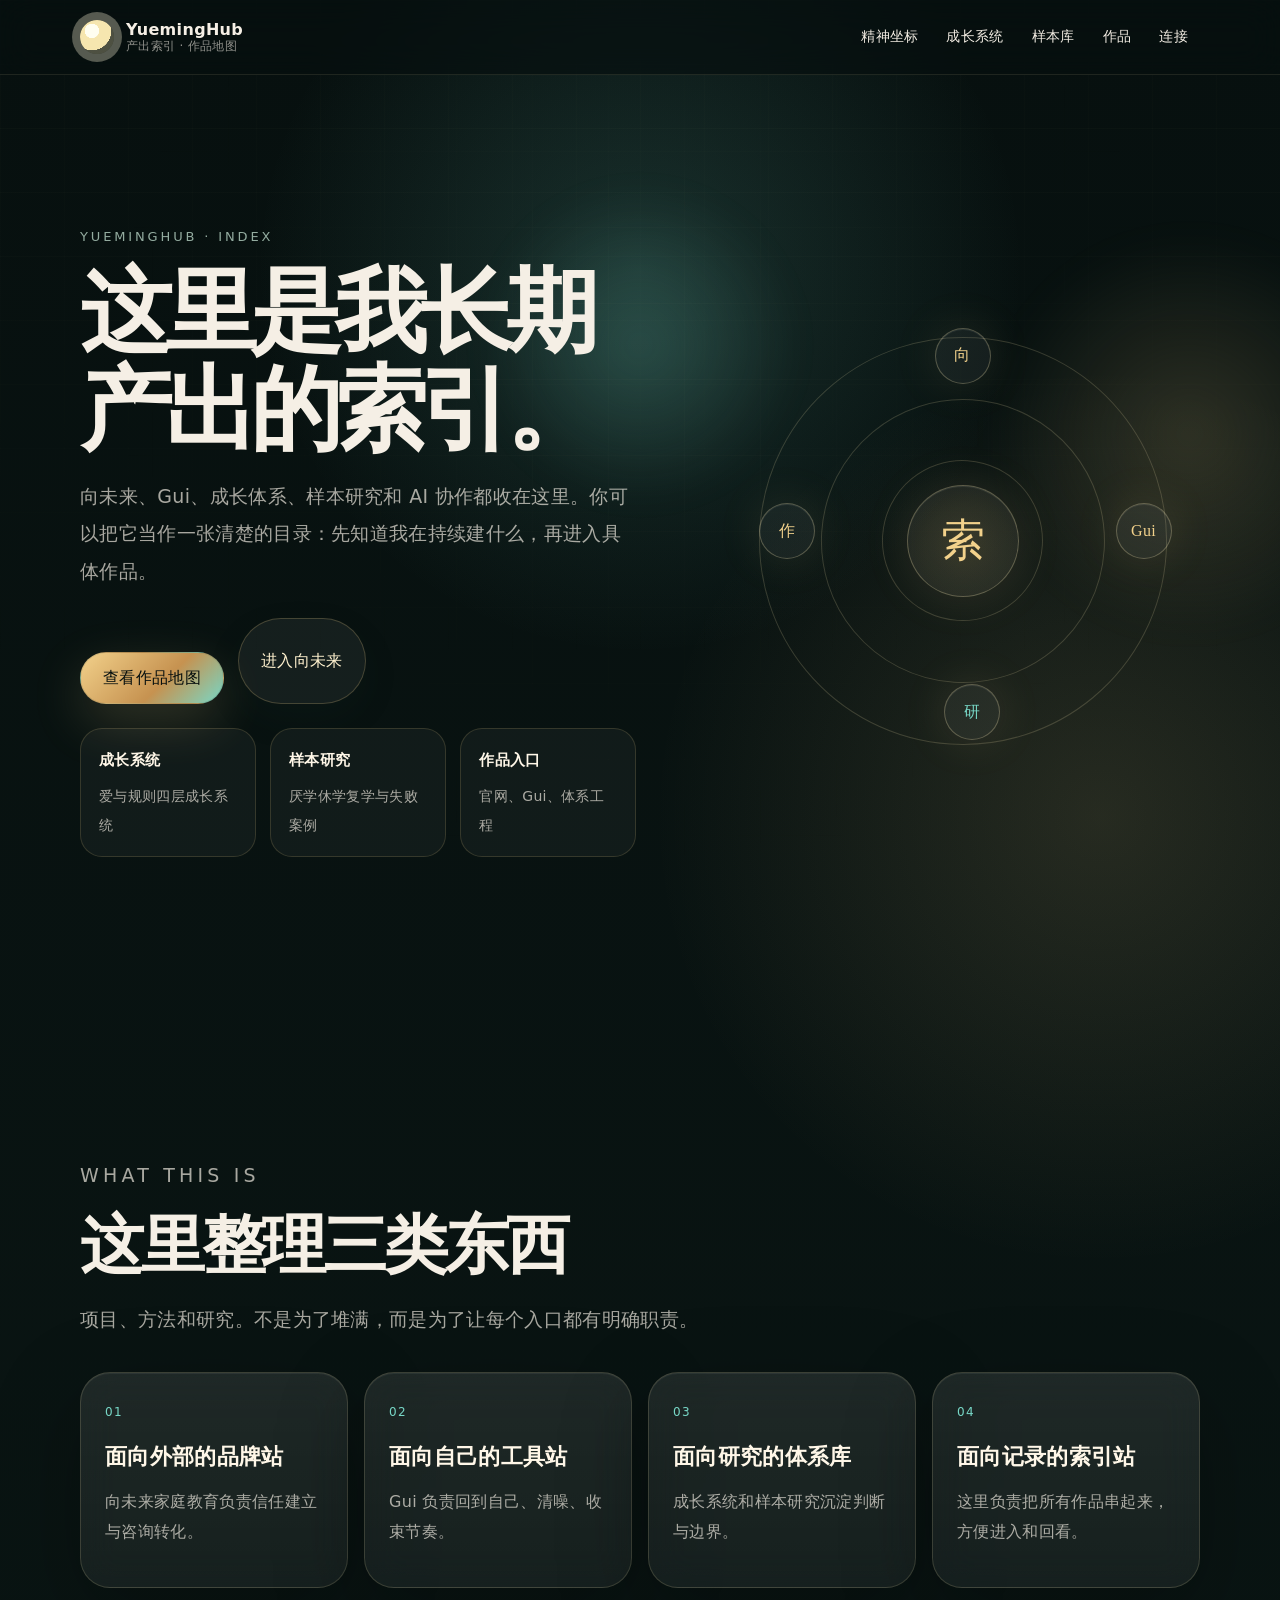
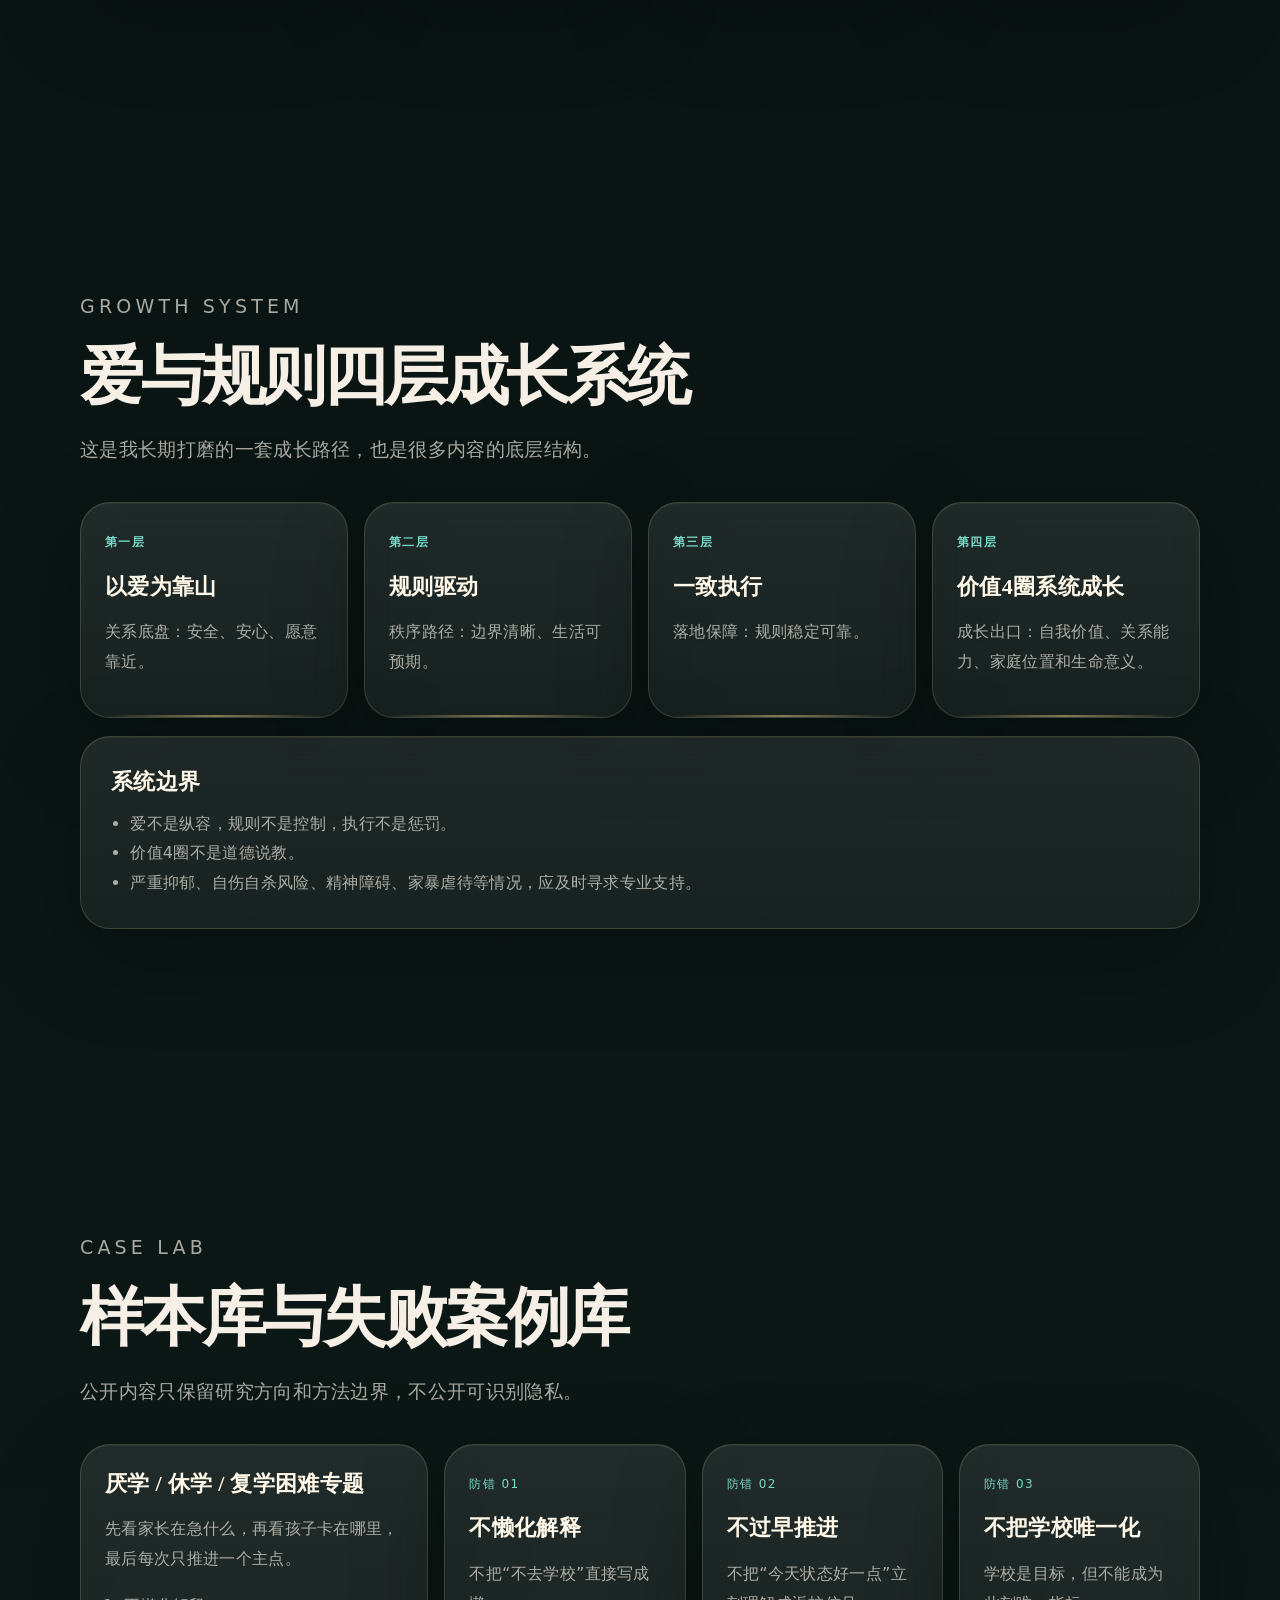
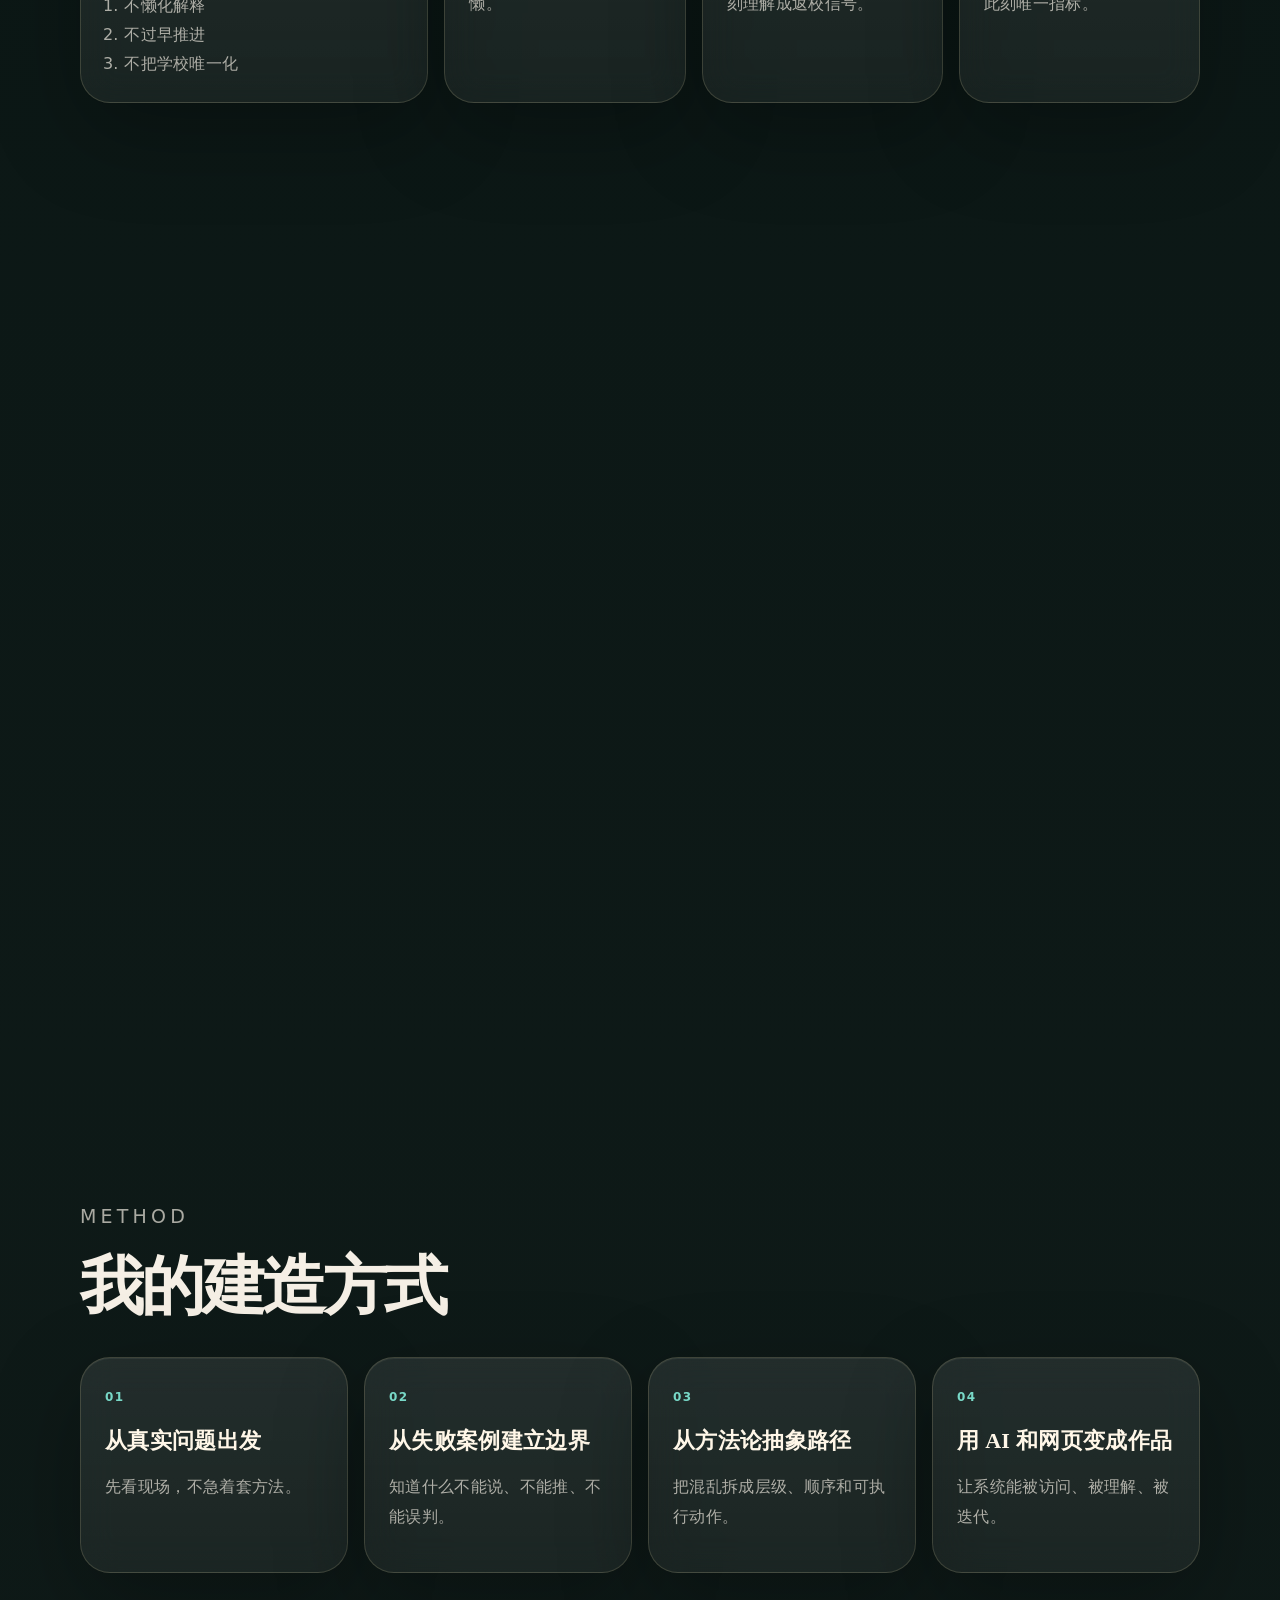
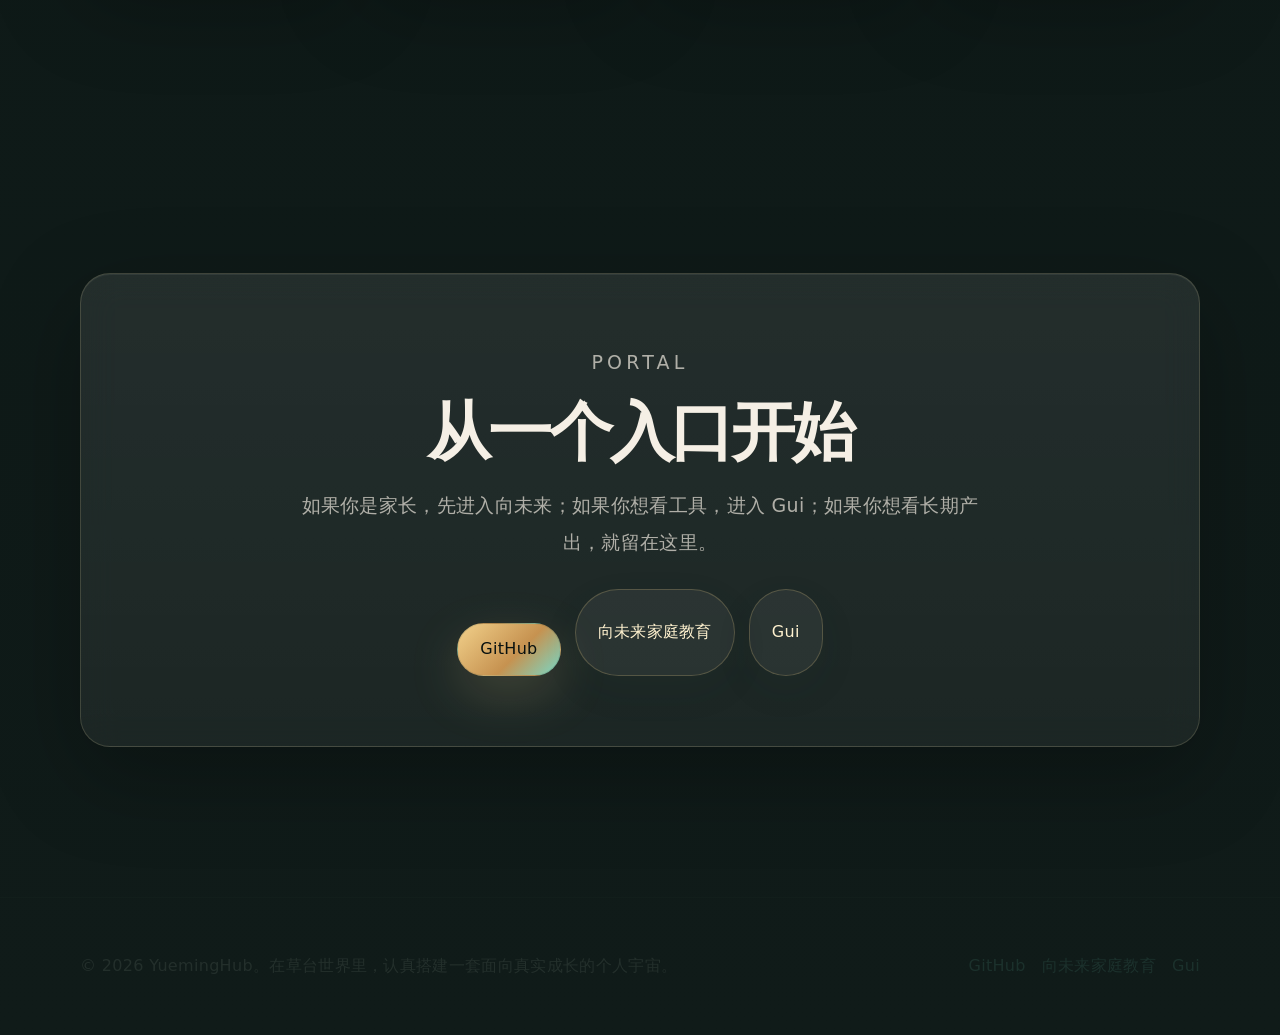
==== commit e41a2497: "Reframe root site as output index Make YuemingHub the clear index for works, systems, and research r" ====
--- a/index.html
+++ b/index.html
@@ -3,46 +3,46 @@
 <head>
   <meta charset="UTF-8" />
   <meta name="viewport" content="width=device-width, initial-scale=1.0" />
-  <meta name="theme-color" content="#07100f" />
+  <meta name="theme-color" content="#0b1018" />
   <link rel="canonical" href="https://yueminghub.github.io/" />
   <meta property="og:type" content="website" />
   <meta property="og:site_name" content="YuemingHub" />
-  <meta property="og:title" content="YuemingHub · 个人宇宙" />
-  <meta property="og:description" content="在草台世界里，认真搭建一套面向真实成长的个人宇宙。" />
+  <meta property="og:title" content="YuemingHub · 产出索引" />
+  <meta property="og:description" content="向未来、Gui、成长体系、样本研究与 AI 协作的作品索引入口。" />
   <meta property="og:url" content="https://yueminghub.github.io/" />
   <meta property="og:image" content="https://yueminghub.github.io/images/og-cover.png" />
   <meta name="twitter:card" content="summary_large_image" />
-  <meta name="twitter:title" content="YuemingHub · 个人宇宙" />
-  <meta name="twitter:description" content="作品集合、成长体系、家庭教育研究、AI 工具实验，以及一出想认真演完的真戏。" />
+  <meta name="twitter:title" content="YuemingHub · 产出索引" />
+  <meta name="twitter:description" content="向未来、Gui、成长体系、样本研究与 AI 协作的作品索引入口。" />
   <meta name="twitter:image" content="https://yueminghub.github.io/images/og-cover.png" />
-  <title>YuemingHub · 个人宇宙</title>
-  <meta name="description" content="YuemingHub 的个人宇宙入口：作品集合、爱与规则四层成长系统、家庭教育样本研究、Gui 自我工具与长期建设中的真实项目。" />
+  <title>YuemingHub · 产出索引</title>
+  <meta name="description" content="YuemingHub 的作品索引入口：向未来家庭教育、Gui、爱与规则四层成长系统、样本研究与长期建设中的项目。" />
   <link rel="stylesheet" href="css/style.css" />
   <link rel="stylesheet" href="css/cosmos.css" />
   <script defer src="js/site-shell.js"></script>
   <script defer src="js/site-ui.js"></script>
   <script defer src="js/main.js"></script>
 </head>
-<body class="calm-site cosmos-home" data-page="cosmos">
+<body class="cosmos-home" data-page="cosmos">
   <div data-site-header></div>
 
-  <main id="main" class="cosmos-main" aria-label="YuemingHub 个人宇宙">
+  <main id="main" class="cosmos-main" aria-label="YuemingHub 产出索引">
     <section class="cosmos-hero" id="top" aria-labelledby="cosmos-title">
       <div class="cosmos-orb cosmos-orb--one" aria-hidden="true"></div>
       <div class="cosmos-orb cosmos-orb--two" aria-hidden="true"></div>
       <div class="cosmos-grid" aria-hidden="true"></div>
       <div class="section-shell cosmos-hero__shell">
         <div class="cosmos-hero__copy reveal-item">
-          <p class="eyebrow">YuemingHub · Personal Cosmos</p>
-          <h1 id="cosmos-title">这个世界像个草台班子，<br />我想在这里演一出真戏。</h1>
-          <p class="cosmos-lead">这里不是一个空作品集，而是我的个人宇宙入口：收纳成长体系、家庭教育研究、AI 工具实验，以及那些远离人群之后仍然想认真完成的作品。</p>
+          <p class="eyebrow">YuemingHub · Index</p>
+          <h1 id="cosmos-title">这里是我长期产出的索引。</h1>
+          <p class="cosmos-lead">向未来、Gui、成长体系、样本研究和 AI 协作都收在这里。你可以把它当作一张清楚的目录：先知道我在持续建什么，再进入具体作品。</p>
           <div class="cosmos-actions">
-            <a class="soft-button primary" href="#works">进入作品宇宙</a>
-            <a class="soft-button secondary" href="https://yueminghub.github.io/yueming/">查看向未来家庭教育</a>
+            <a class="soft-button primary" href="#works">查看作品地图</a>
+            <a class="soft-button secondary" href="https://yueminghub.github.io/yueming/">进入向未来</a>
           </div>
           <div class="hero-proof" aria-label="主站内容概览">
-            <a href="#system"><strong>四层成长系统</strong><span>爱、规则、执行、价值4圈</span></a>
-            <a href="#case-lab"><strong>样本研究</strong><span>厌学休学复学与失败案例库</span></a>
+            <a href="#system"><strong>成长系统</strong><span>爱与规则四层成长系统</span></a>
+            <a href="#case-lab"><strong>样本研究</strong><span>厌学休学复学与失败案例</span></a>
             <a href="#works"><strong>作品入口</strong><span>官网、Gui、体系工程</span></a>
           </div>
         </div>
@@ -50,11 +50,11 @@
           <span class="orbit orbit--one"></span>
           <span class="orbit orbit--two"></span>
           <span class="orbit orbit--three"></span>
-          <span class="planet planet--core">真</span>
-          <span class="planet planet--one">爱</span>
-          <span class="planet planet--two">规</span>
-          <span class="planet planet--three">AI</span>
-          <span class="planet planet--four">案</span>
+          <span class="planet planet--core">索</span>
+          <span class="planet planet--one">向</span>
+          <span class="planet planet--two">Gui</span>
+          <span class="planet planet--three">研</span>
+          <span class="planet planet--four">作</span>
         </div>
       </div>
     </section>
@@ -62,15 +62,15 @@
     <section class="cosmos-section" id="compass" aria-labelledby="compass-title">
       <div class="section-shell">
         <div class="cosmos-section__head reveal-item">
-          <p class="eyebrow">Inner Compass</p>
-          <h2 id="compass-title">我的精神坐标</h2>
-          <p>不是为了显得特别，而是为了在嘈杂里保留一点真实的方向。</p>
+          <p class="eyebrow">What this is</p>
+          <h2 id="compass-title">这里整理三类东西</h2>
+          <p>项目、方法和研究。不是为了堆满，而是为了让每个入口都有明确职责。</p>
         </div>
         <div class="cosmos-card-grid compass-grid">
-          <article class="cosmos-card interactive-card reveal-item"><span>01</span><h3>远离人群，不等于放弃世界</h3><p>有些距离，是为了不被噪音劫持；有些安静，是为了还能认真听见真事。</p></article>
-          <article class="cosmos-card interactive-card reveal-item"><span>02</span><h3>世界可以草台，但我不能敷衍</h3><p>如果所有东西都像临时搭起来的台子，那更要有人认真演完自己那一场。</p></article>
-          <article class="cosmos-card interactive-card reveal-item"><span>03</span><h3>真正的系统，必须承受失败案例</h3><p>不是只展示成功故事，而是能从误判、推进过早、边界缺失里长出防错能力。</p></article>
-          <article class="cosmos-card interactive-card reveal-item"><span>04</span><h3>AI 不是替代灵魂，而是帮灵魂搭工具</h3><p>工具可以放大效率，但方向、边界、温度和诚实，仍然要由人守住。</p></article>
+          <article class="cosmos-card interactive-card reveal-item"><span>01</span><h3>面向外部的品牌站</h3><p>向未来家庭教育负责信任建立与咨询转化。</p></article>
+          <article class="cosmos-card interactive-card reveal-item"><span>02</span><h3>面向自己的工具站</h3><p>Gui 负责回到自己、清噪、收束节奏。</p></article>
+          <article class="cosmos-card interactive-card reveal-item"><span>03</span><h3>面向研究的体系库</h3><p>成长系统和样本研究沉淀判断与边界。</p></article>
+          <article class="cosmos-card interactive-card reveal-item"><span>04</span><h3>面向记录的索引站</h3><p>这里负责把所有作品串起来，方便进入和回看。</p></article>
         </div>
       </div>
     </section>
@@ -80,21 +80,19 @@
         <div class="cosmos-section__head reveal-item">
           <p class="eyebrow">Growth System</p>
           <h2 id="system-title">爱与规则四层成长系统</h2>
-          <p>这不是话术集合，而是一套从家庭现场里长出来的成长路径。</p>
+          <p>这是我长期打磨的一套成长路径，也是很多内容的底层结构。</p>
         </div>
         <div class="system-layers">
-          <article class="system-layer interactive-card reveal-item"><strong>第一层</strong><h3>以爱为靠山</h3><p>关系底盘：让孩子安全、安心、愿意靠近。</p></article>
-          <article class="system-layer interactive-card reveal-item"><strong>第二层</strong><h3>规则驱动</h3><p>秩序路径：让家庭边界清晰、规则稳定、生活可预期。</p></article>
-          <article class="system-layer interactive-card reveal-item"><strong>第三层</strong><h3>一致执行</h3><p>落地保障：让规则稳定执行，不被情绪和冲突随意改变。</p></article>
-          <article class="system-layer interactive-card reveal-item"><strong>第四层</strong><h3>价值4圈系统成长</h3><p>成长出口：让孩子形成自我价值、关系能力、家庭位置和生命意义。</p></article>
+          <article class="system-layer interactive-card reveal-item"><strong>第一层</strong><h3>以爱为靠山</h3><p>关系底盘：安全、安心、愿意靠近。</p></article>
+          <article class="system-layer interactive-card reveal-item"><strong>第二层</strong><h3>规则驱动</h3><p>秩序路径：边界清晰、生活可预期。</p></article>
+          <article class="system-layer interactive-card reveal-item"><strong>第三层</strong><h3>一致执行</h3><p>落地保障：规则稳定可靠。</p></article>
+          <article class="system-layer interactive-card reveal-item"><strong>第四层</strong><h3>价值4圈系统成长</h3><p>成长出口：自我价值、关系能力、家庭位置和生命意义。</p></article>
         </div>
         <div class="boundary-panel reveal-item">
           <h3>系统边界</h3>
           <ul>
-            <li>爱不是纵容，接住孩子这个人，不等于满足所有要求。</li>
-            <li>规则不是控制，规则用于建立秩序，不用于满足控制欲。</li>
-            <li>执行不是惩罚，执行是让规则可靠，不是让孩子痛苦。</li>
-            <li>价值4圈不是道德说教，它用于帮助孩子内化价值。</li>
+            <li>爱不是纵容，规则不是控制，执行不是惩罚。</li>
+            <li>价值4圈不是道德说教。</li>
             <li>严重抑郁、自伤自杀风险、精神障碍、家暴虐待等情况，应及时寻求专业支持。</li>
           </ul>
         </div>
@@ -106,12 +104,12 @@
         <div class="cosmos-section__head reveal-item">
           <p class="eyebrow">Case Lab</p>
           <h2 id="case-title">样本库与失败案例库</h2>
-          <p>真正有价值的研究，不是把孩子贴标签，而是不断校准：哪里不能推，哪里不能误判。</p>
+          <p>公开内容只保留研究方向和方法边界，不公开可识别隐私。</p>
         </div>
         <div class="case-lab__grid">
-          <article class="cosmos-card case-card-large reveal-item"><h3>厌学 / 休学 / 复学困难专题</h3><p>核心不是“孩子到底去不去学校”，而是孩子为什么一碰学校就卡住，家长为什么总想快点拉回正常轨道。</p><ol><li>先看家长在急什么</li><li>再看孩子承受力卡在哪里</li><li>最后每次只推进一个主点</li></ol></article>
-          <article class="cosmos-card reveal-item"><span>防错 01</span><h3>不懒化解释</h3><p>不把“不去学校”直接写成懒、躺平、不努力。</p></article>
-          <article class="cosmos-card reveal-item"><span>防错 02</span><h3>不过早推进</h3><p>不把“今天状态好一点”立刻理解成可以谈返校。</p></article>
+          <article class="cosmos-card case-card-large reveal-item"><h3>厌学 / 休学 / 复学困难专题</h3><p>先看家长在急什么，再看孩子卡在哪里，最后每次只推进一个主点。</p><ol><li>不懒化解释</li><li>不过早推进</li><li>不把学校唯一化</li></ol></article>
+          <article class="cosmos-card reveal-item"><span>防错 01</span><h3>不懒化解释</h3><p>不把“不去学校”直接写成懒。</p></article>
+          <article class="cosmos-card reveal-item"><span>防错 02</span><h3>不过早推进</h3><p>不把“今天状态好一点”立刻理解成返校信号。</p></article>
           <article class="cosmos-card reveal-item"><span>防错 03</span><h3>不把学校唯一化</h3><p>学校是目标，但不能成为此刻唯一指标。</p></article>
         </div>
       </div>
@@ -122,13 +120,13 @@
         <div class="cosmos-section__head reveal-item">
           <p class="eyebrow">Works</p>
           <h2 id="works-title">已经长出来的作品</h2>
-          <p>有些是公开站点，有些是工具，有些暂时只是系统工程的一部分。</p>
+          <p>有些是站点，有些是工具，有些还在建设中。</p>
         </div>
         <div class="works-universe">
-          <a class="work-node interactive-card reveal-item" href="https://yueminghub.github.io/yueming/"><span>01</span><h3>向未来家庭教育官网</h3><p>四层地图、价值四圈和项目制陪跑的公开表达。</p><em>打开作品</em></a>
-          <a class="work-node interactive-card reveal-item" href="https://github.com/YuemingHub/Gui"><span>02</span><h3>Gui · 回到自己</h3><p>本地优先、安静克制的个人工具：识别真事、清理噪音、重建节奏。</p><em>查看仓库</em></a>
-          <article class="work-node interactive-card reveal-item"><span>03</span><h3>爱与规则四层成长系统</h3><p>个人打造的成长体系工程：从关系底盘到价值4圈。</p><em>体系工程</em></article>
-          <article class="work-node interactive-card reveal-item"><span>04</span><h3>家庭教育样本研究</h3><p>从真实沟通样本和失败案例里，训练系统的判断边界。</p><em>研究中</em></article>
+          <a class="work-node interactive-card reveal-item" href="https://yueminghub.github.io/yueming/"><span>01 · Brand</span><h3>向未来家庭教育官网</h3><p>家庭教育品牌官网，负责信任与咨询。</p><em>打开作品</em></a>
+          <a class="work-node interactive-card reveal-item" href="https://github.com/YuemingHub/Gui"><span>02 · Tool</span><h3>Gui · 回到自己</h3><p>本地优先、安静克制的个人工具。</p><em>查看仓库</em></a>
+          <article class="work-node interactive-card reveal-item"><span>03 · System</span><h3>爱与规则四层成长系统</h3><p>成长体系工程：从关系底盘到价值4圈。</p><em>体系工程</em></article>
+          <article class="work-node interactive-card reveal-item"><span>04 · Research</span><h3>家庭教育样本研究</h3><p>从真实沟通样本和失败案例里训练判断边界。</p><em>研究中</em></article>
         </div>
       </div>
     </section>
@@ -137,13 +135,13 @@
       <div class="section-shell">
         <div class="cosmos-section__head reveal-item">
           <p class="eyebrow">Method</p>
-          <h2 id="method-title">我不是在做页面，我是在建系统</h2>
+          <h2 id="method-title">我的建造方式</h2>
         </div>
         <div class="method-line reveal-item">
           <div><strong>01</strong><h3>从真实问题出发</h3><p>先看现场，不急着套方法。</p></div>
           <div><strong>02</strong><h3>从失败案例建立边界</h3><p>知道什么不能说、不能推、不能误判。</p></div>
           <div><strong>03</strong><h3>从方法论抽象路径</h3><p>把混乱拆成层级、顺序和可执行动作。</p></div>
-          <div><strong>04</strong><h3>用 AI 和网页变成作品</h3><p>让系统不只停在文件夹里，而能被访问、被理解、被迭代。</p></div>
+          <div><strong>04</strong><h3>用 AI 和网页变成作品</h3><p>让系统能被访问、被理解、被迭代。</p></div>
         </div>
       </div>
     </section>
@@ -151,8 +149,8 @@
     <section class="cosmos-section portal-section" id="portal" aria-labelledby="portal-title">
       <div class="section-shell portal-card reveal-item">
         <p class="eyebrow">Portal</p>
-        <h2 id="portal-title">如果你也在寻找一条真实的路</h2>
-        <p>可以从一个作品进入，也可以只是在这里停一会儿。慢一点，也是在往前走。</p>
+        <h2 id="portal-title">从一个入口开始</h2>
+        <p>如果你是家长，先进入向未来；如果你想看工具，进入 Gui；如果你想看长期产出，就留在这里。</p>
         <div class="cosmos-actions">
           <a class="soft-button primary" href="https://github.com/YuemingHub">GitHub</a>
           <a class="soft-button secondary" href="https://yueminghub.github.io/yueming/">向未来家庭教育</a>
